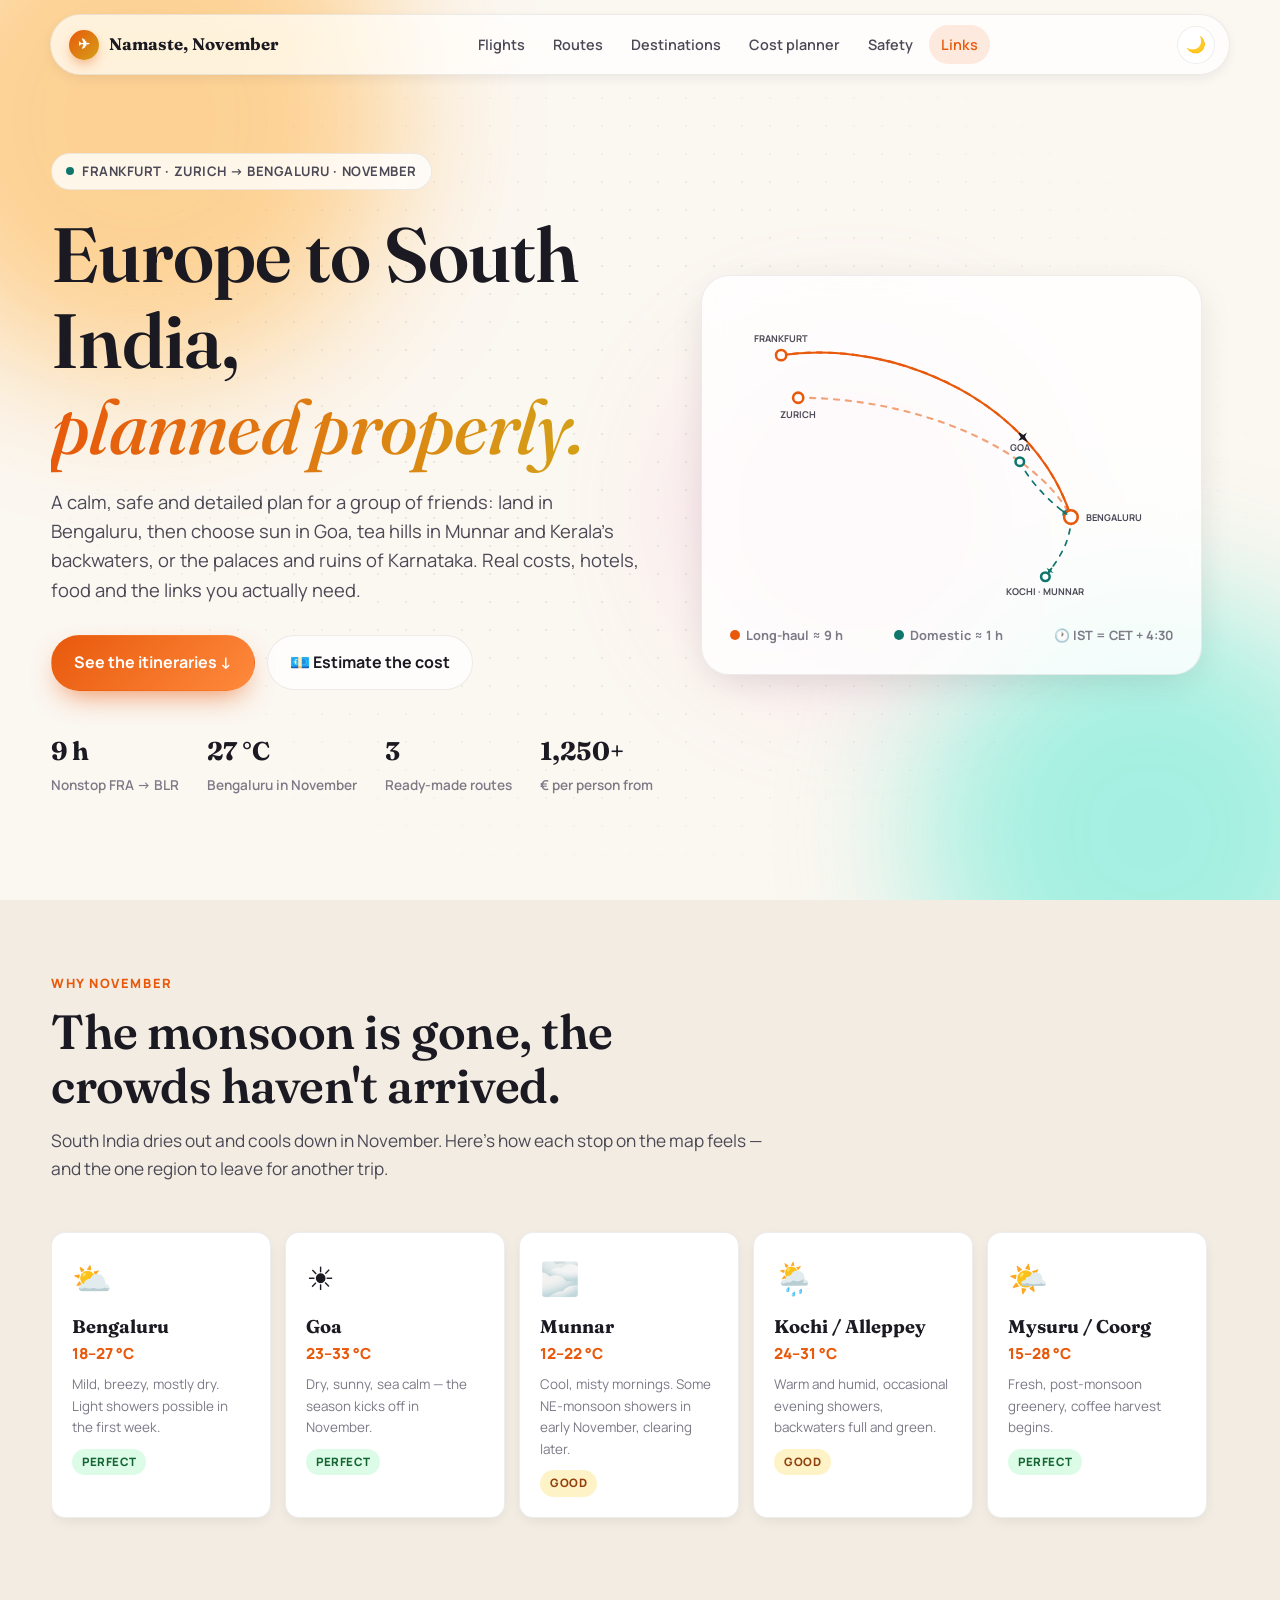
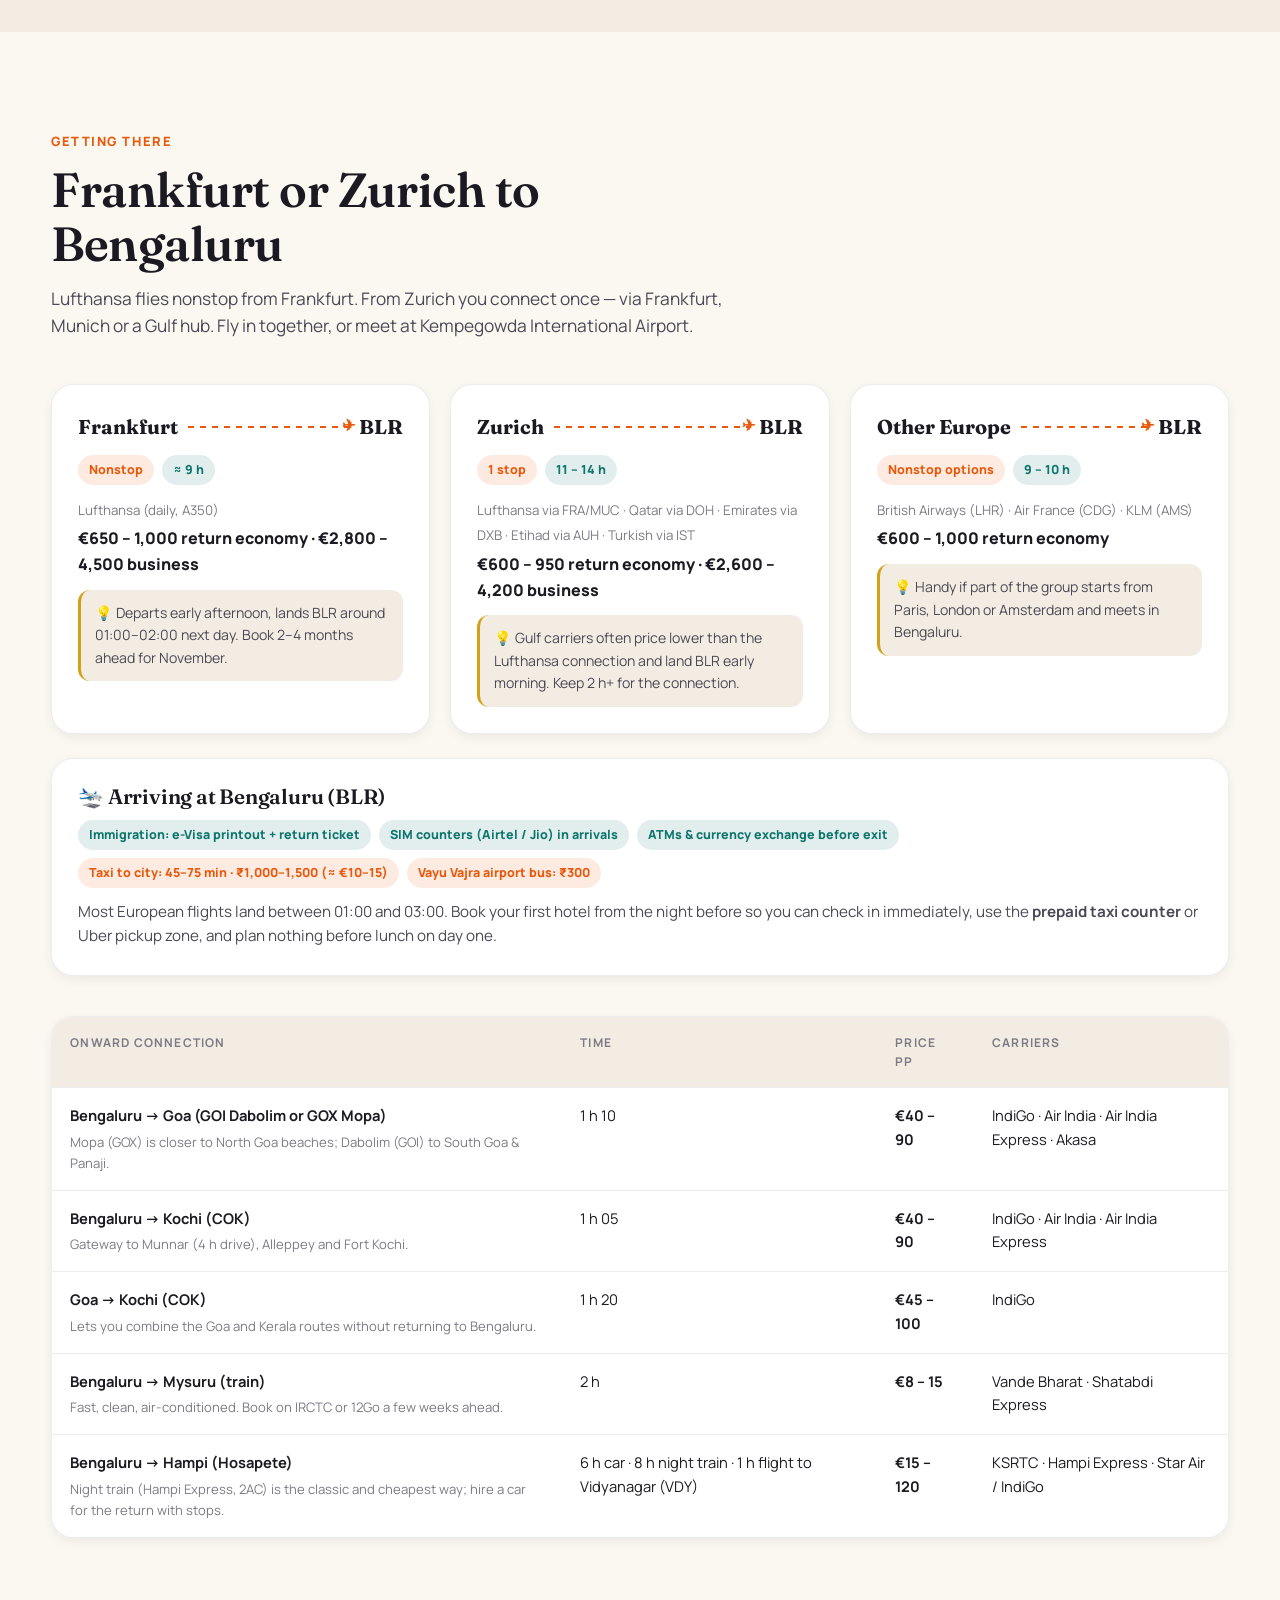
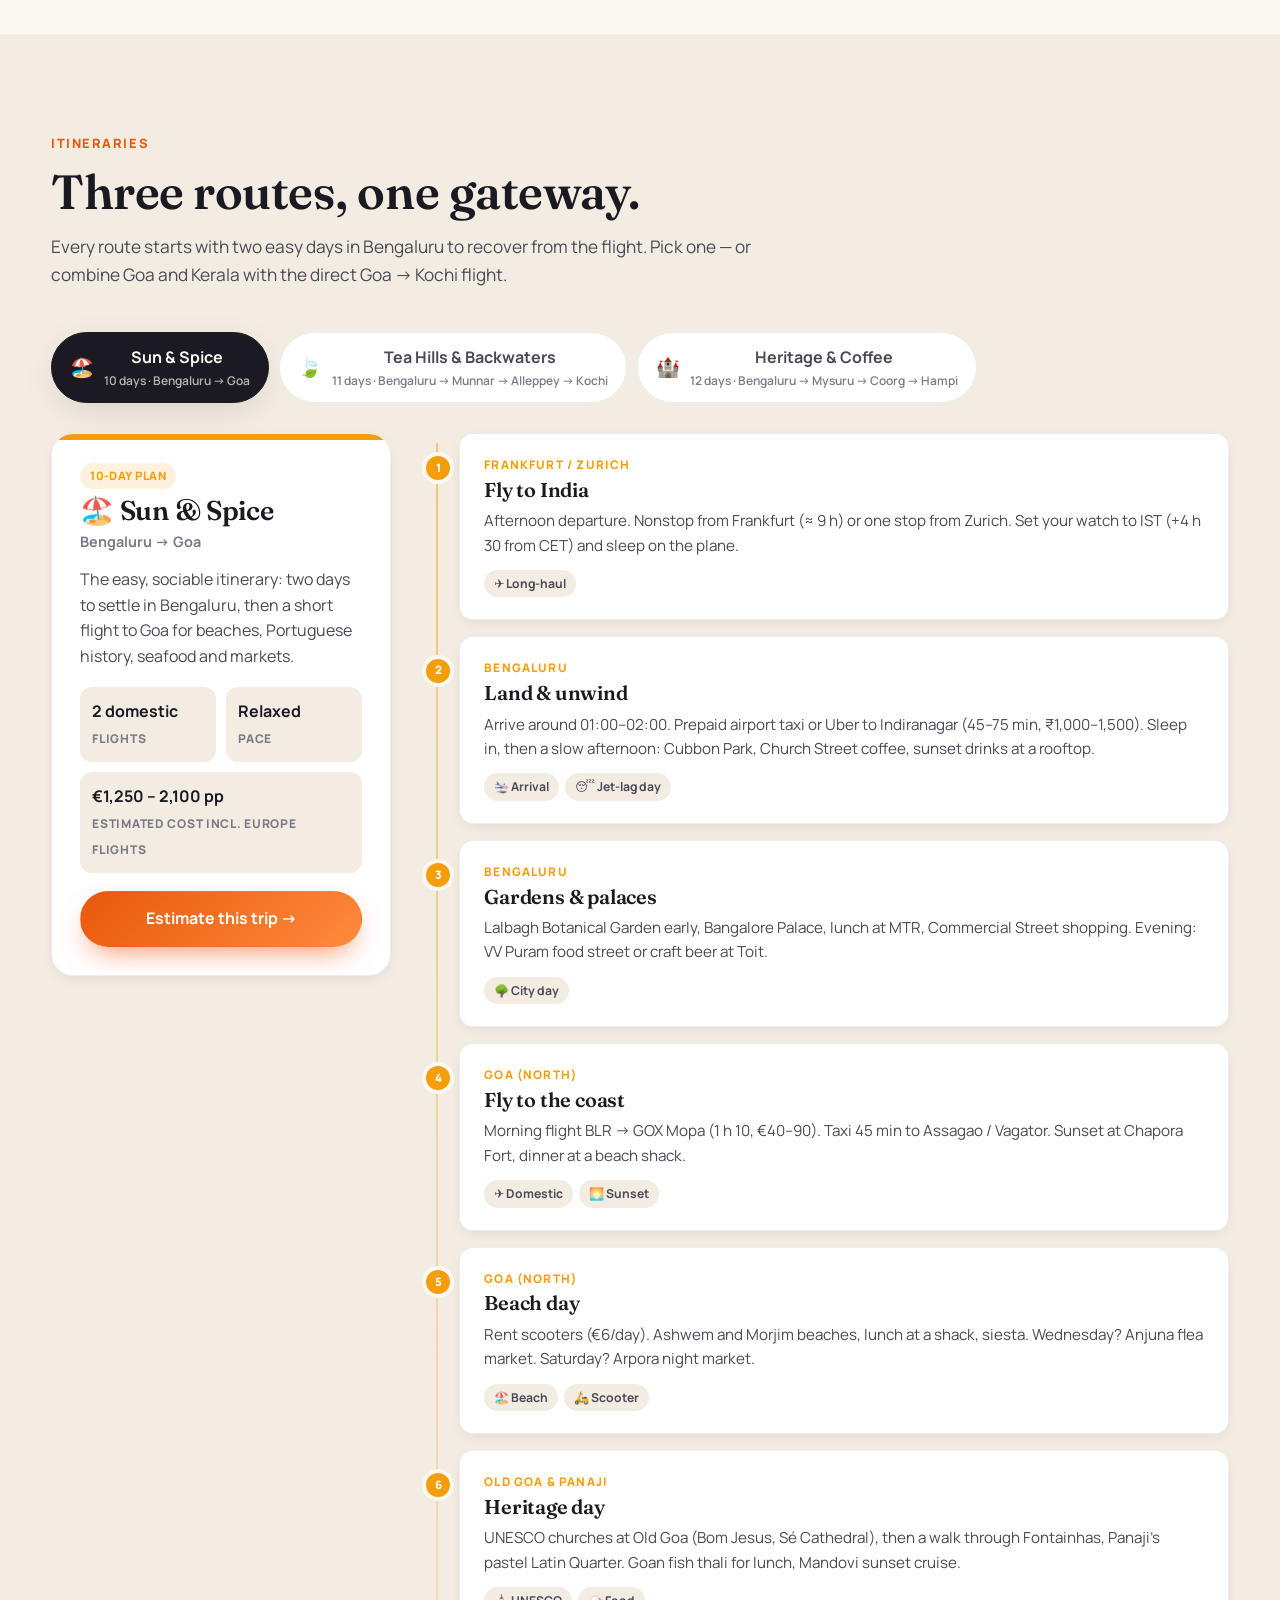
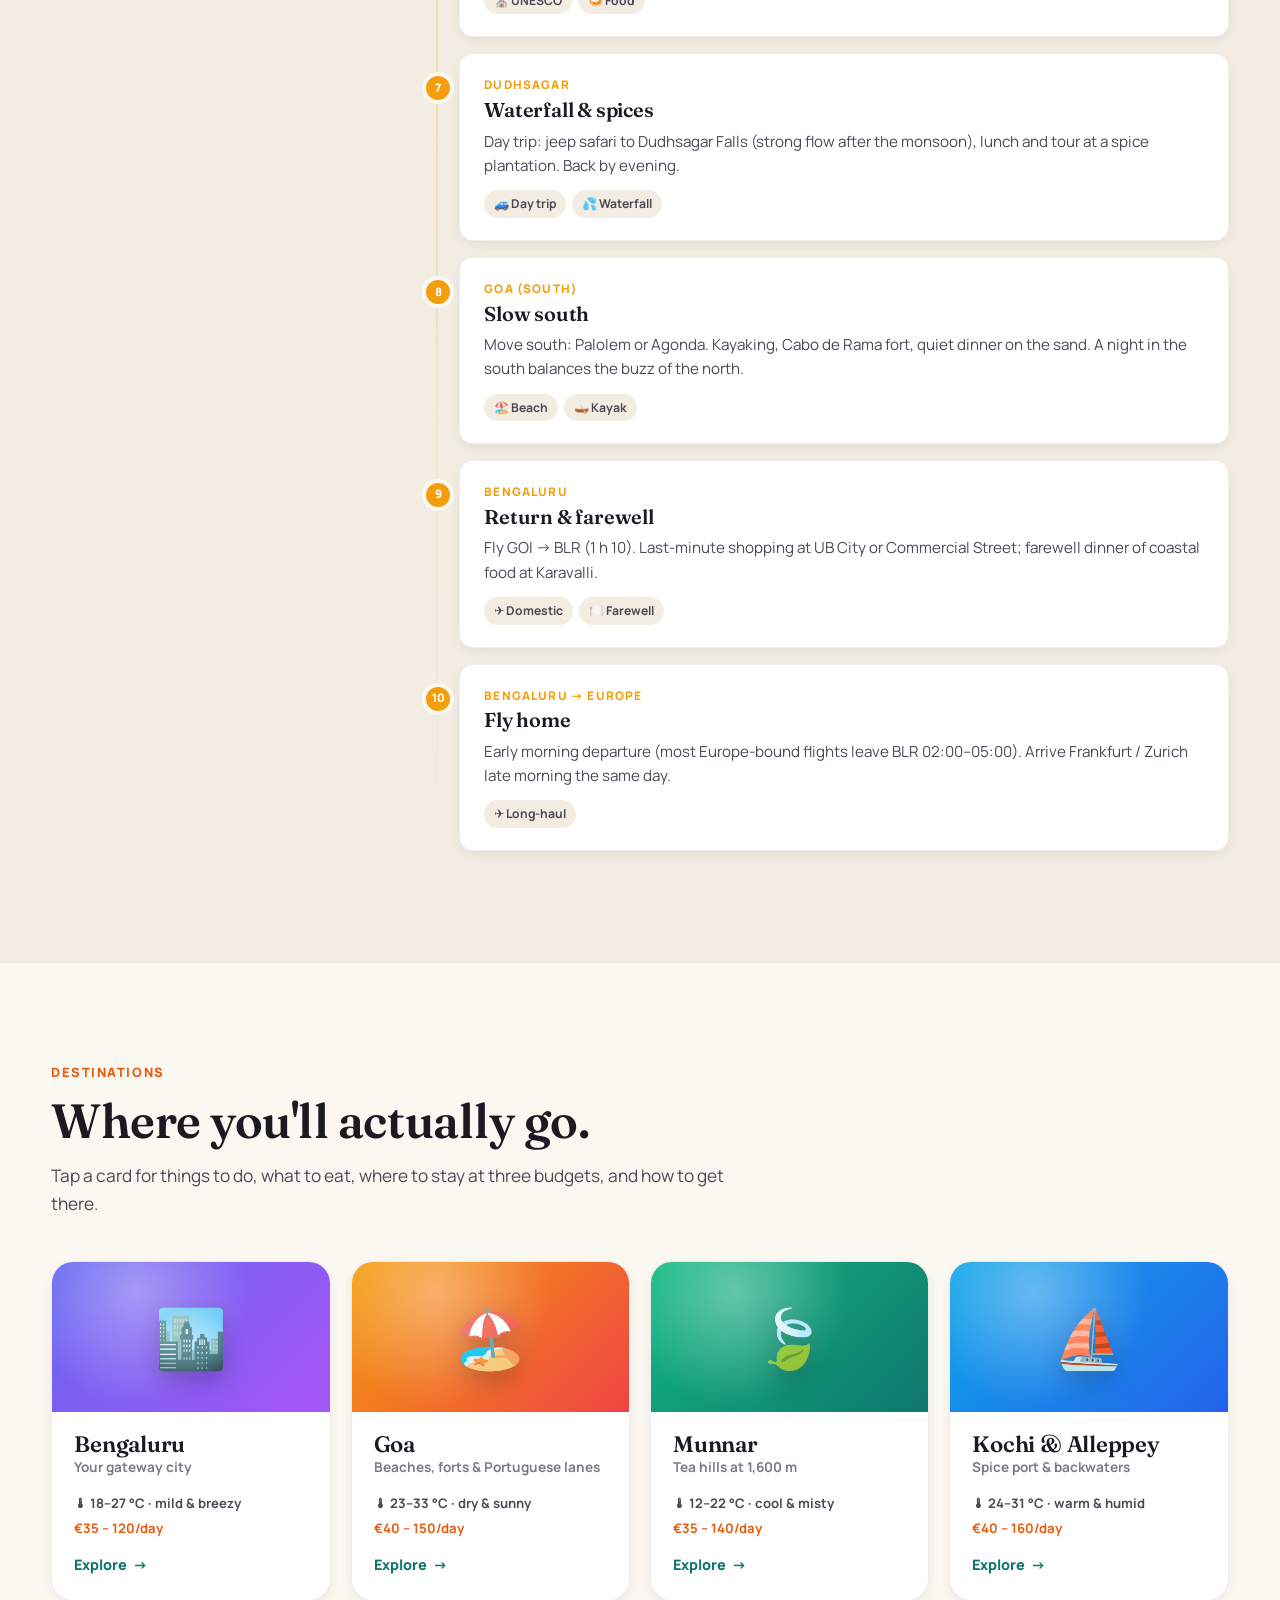
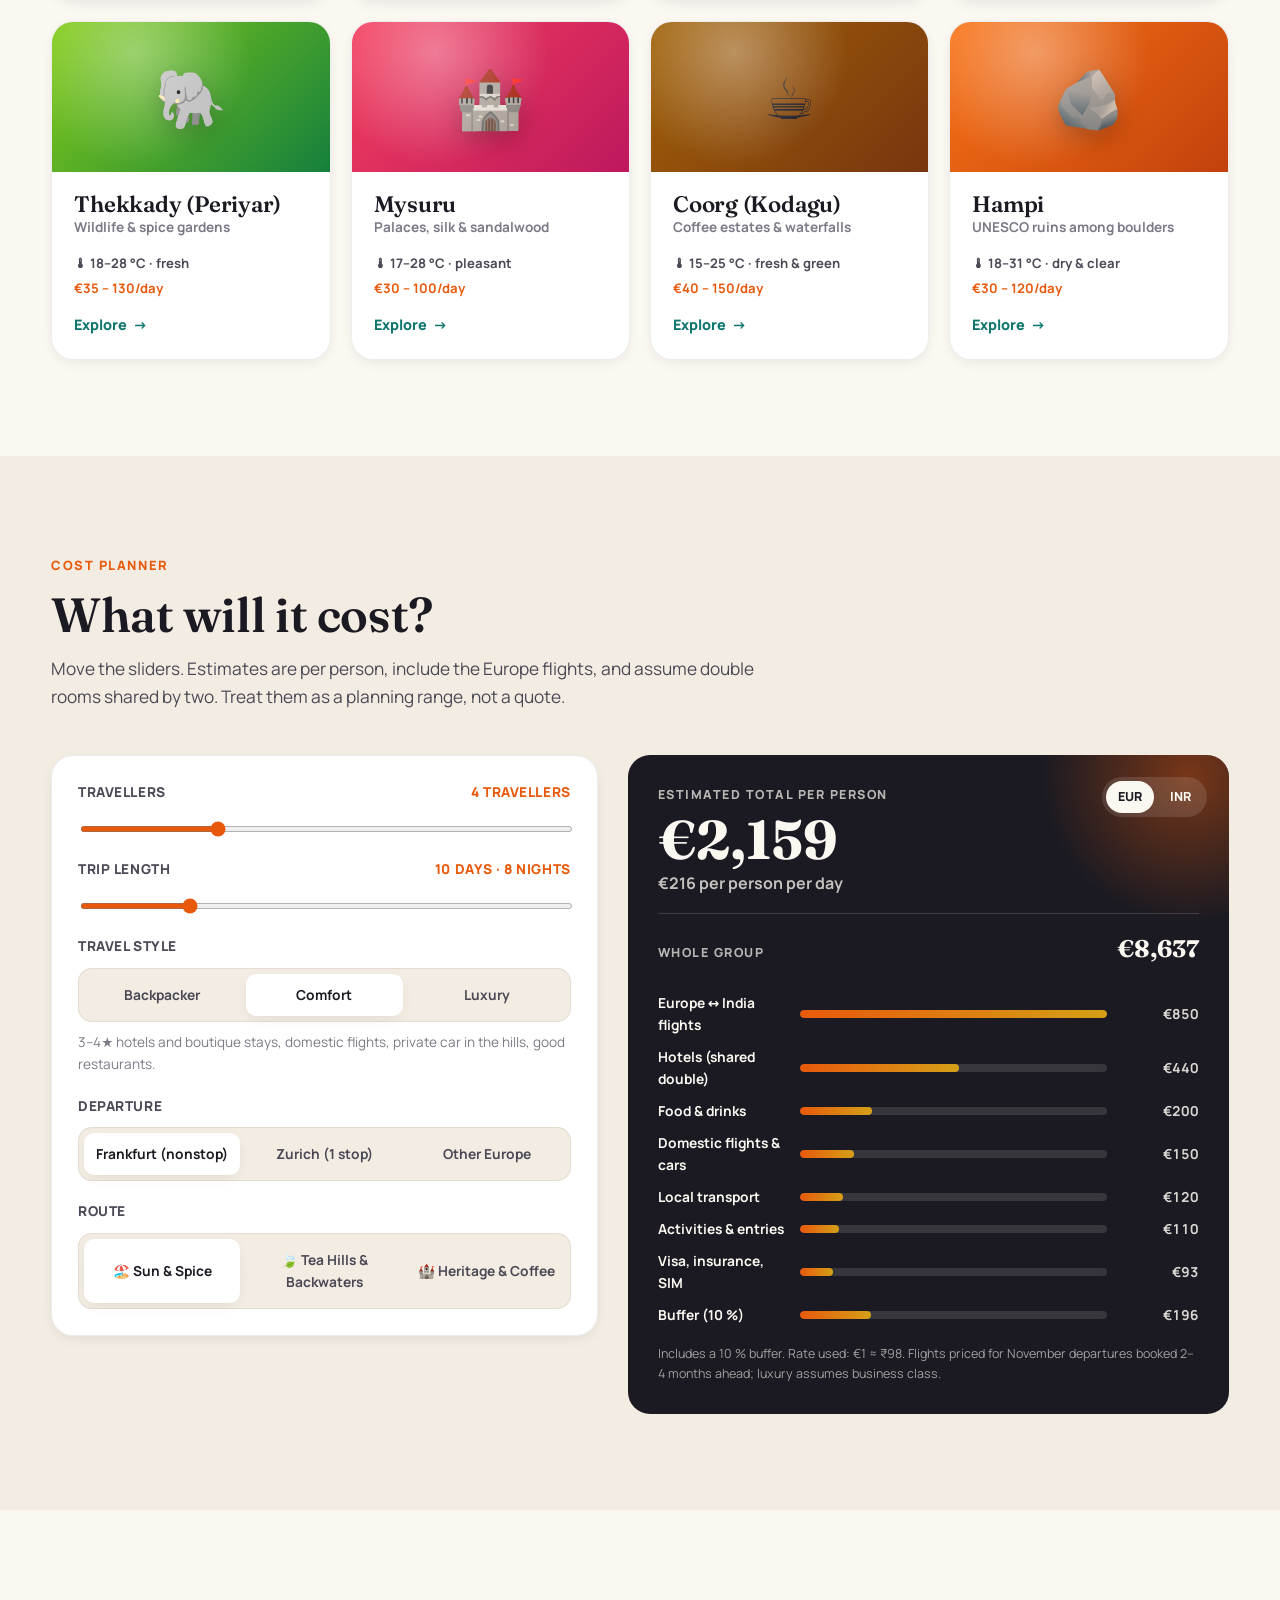
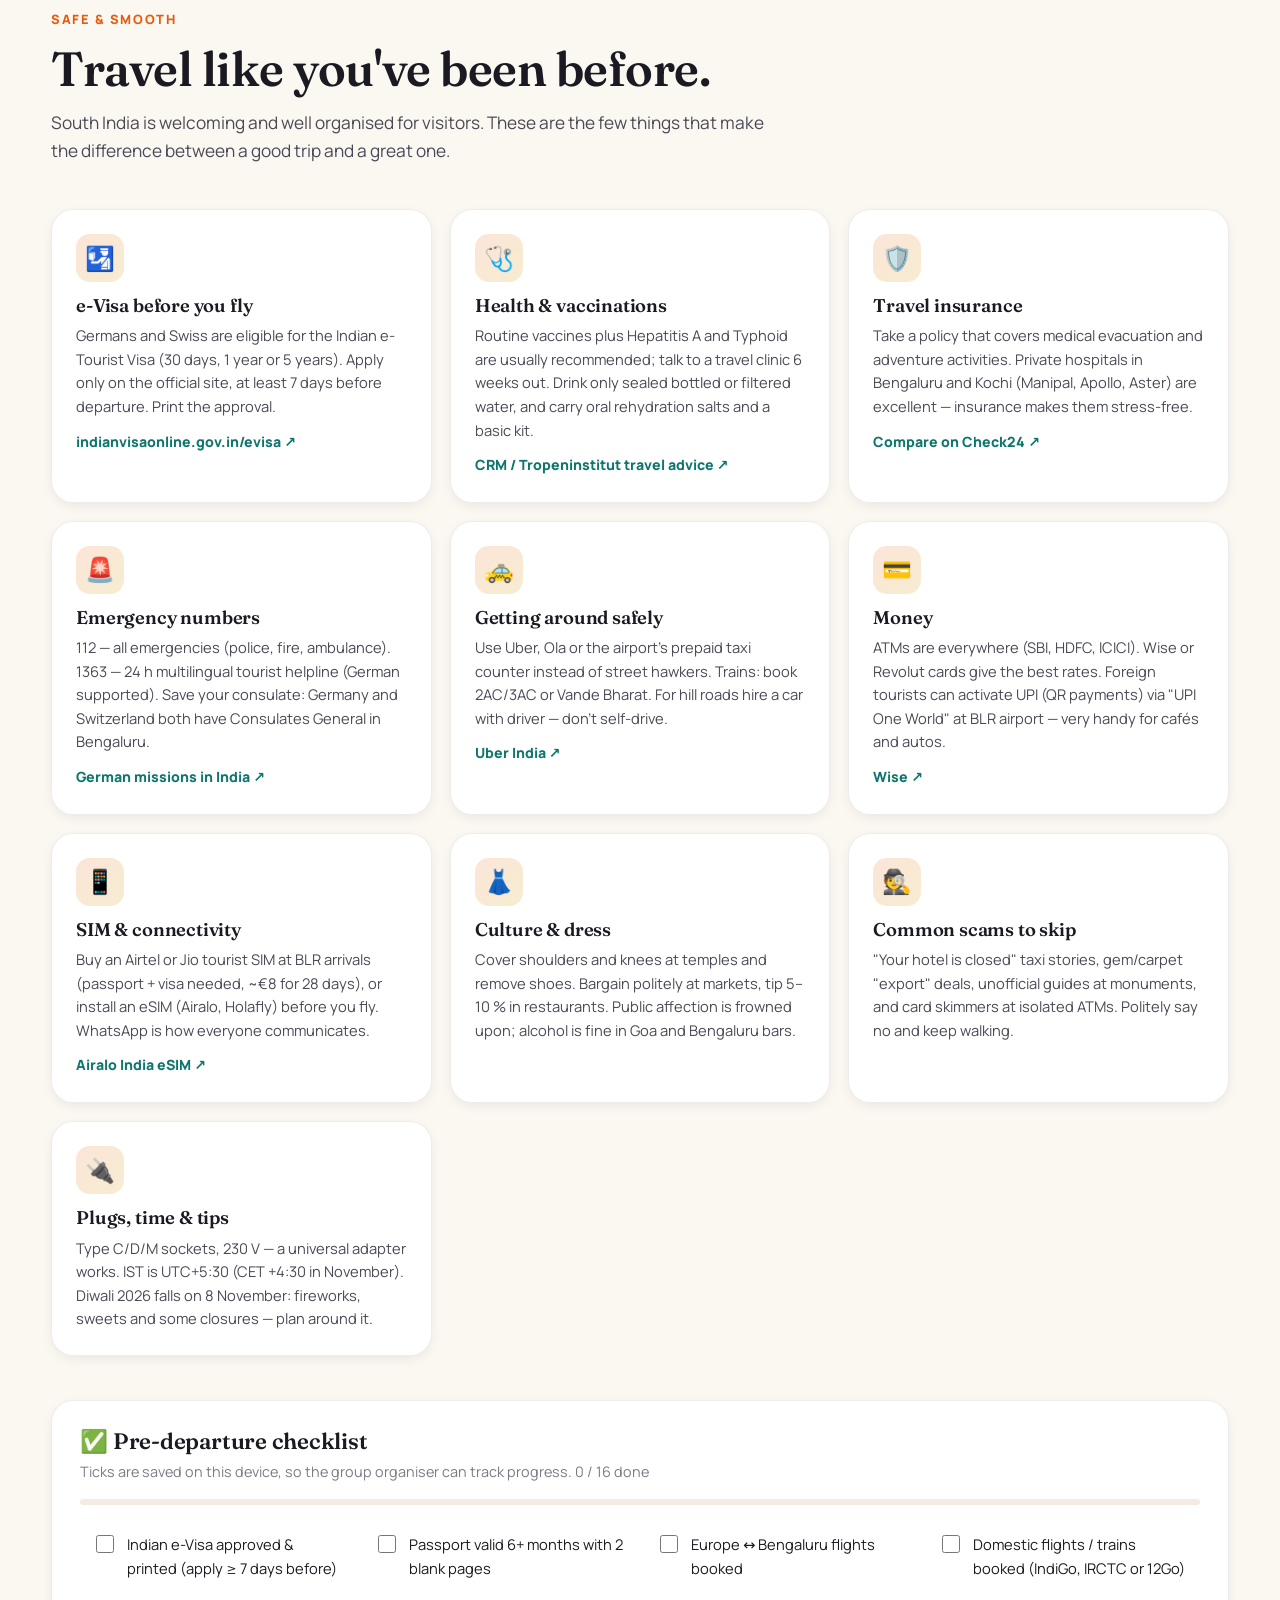
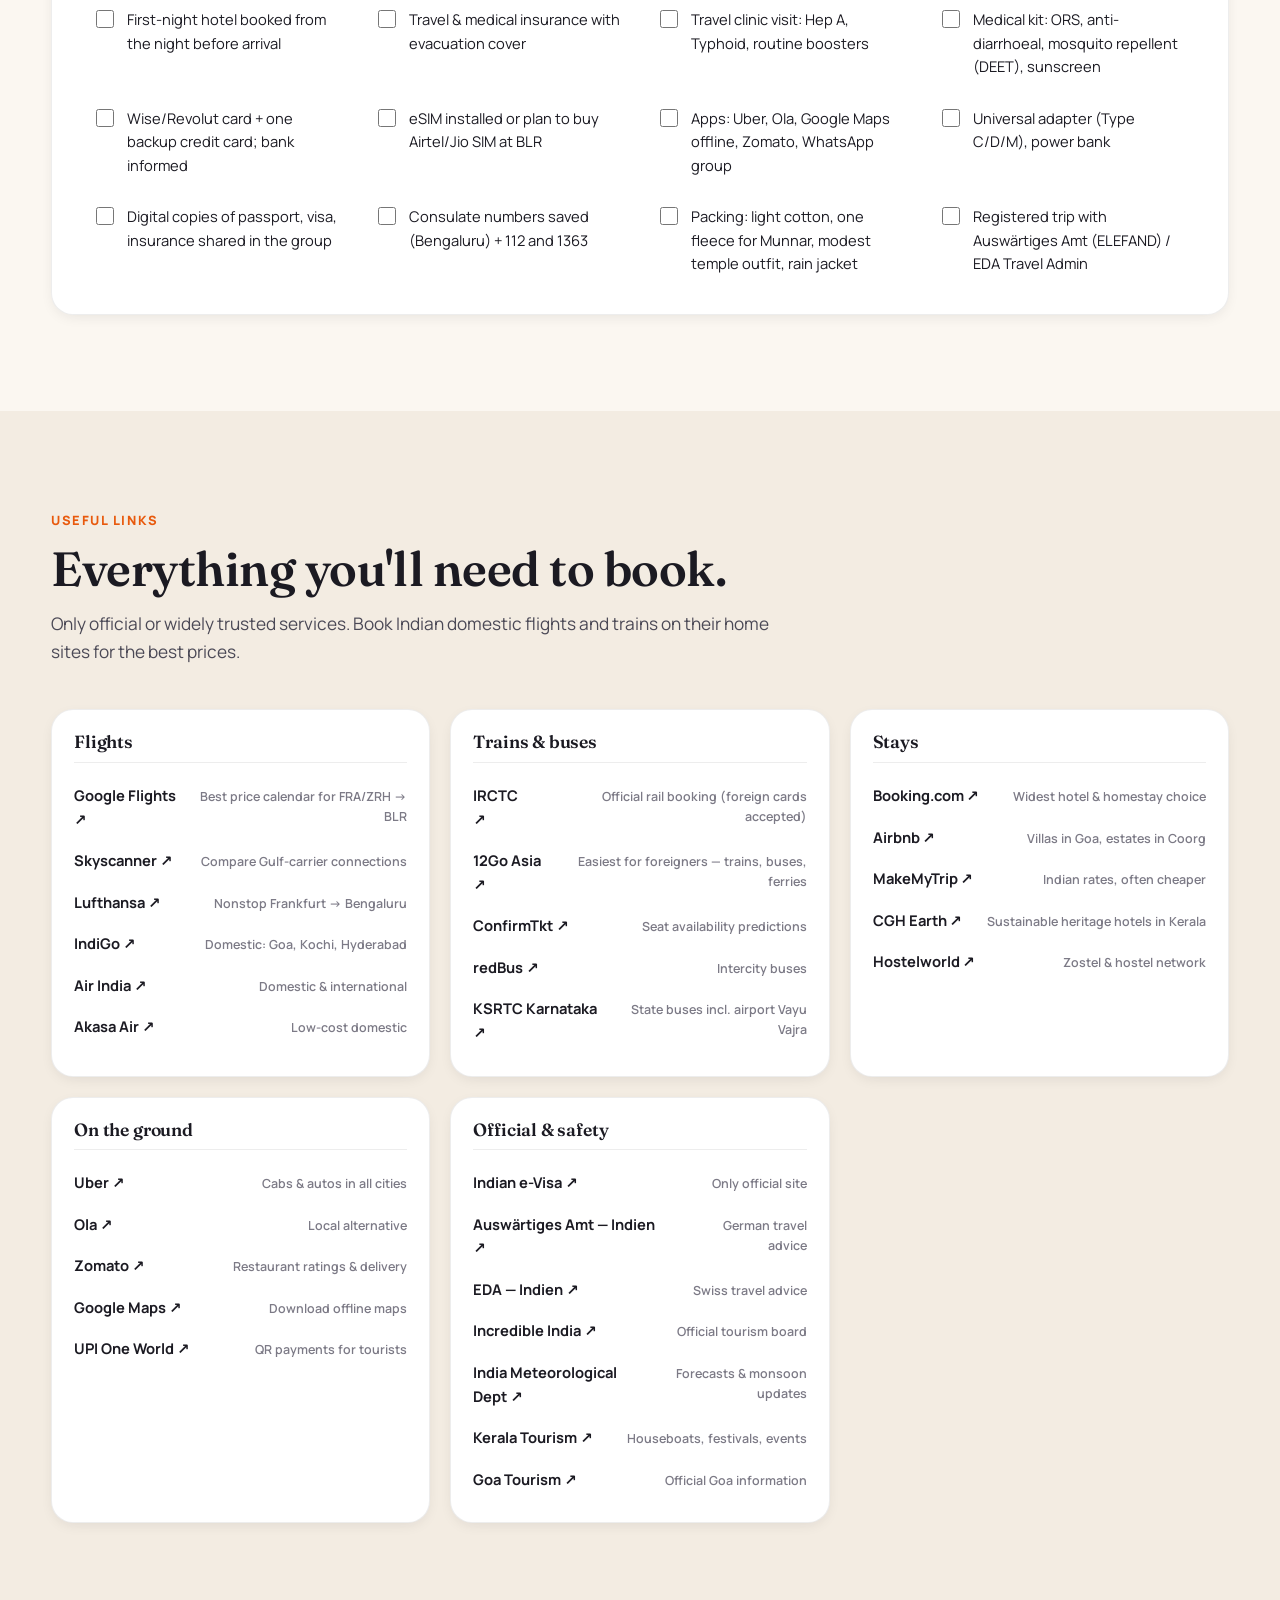
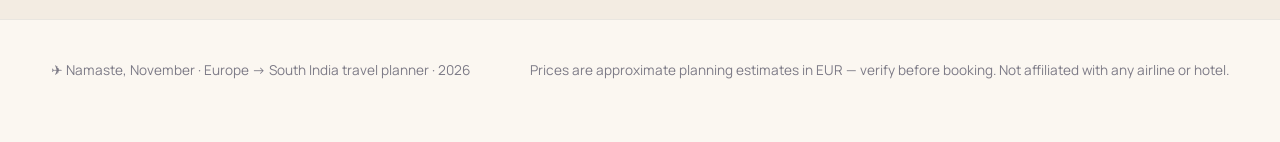
==== travel/index.html @ 76b0bde3 "Add Europe → South India November travel planner site Self-contained static site in travel/ for a gr" ====
<!DOCTYPE html>
<html lang="en">
<head>
<meta charset="UTF-8" />
<meta name="viewport" content="width=device-width, initial-scale=1.0" />
<title>Europe → South India · November Travel Planner</title>
<meta name="description" content="A clean, safe and detailed plan for a group travelling from Frankfurt or Zurich to Bengaluru in November — Goa, Munnar, Kerala backwaters, Mysuru, Coorg and Hampi, with costs, hotels, food and useful links." />
<link rel="icon" href="data:image/svg+xml,<svg xmlns='http://www.w3.org/2000/svg' viewBox='0 0 100 100'><text y='.9em' font-size='90'>🛫</text></svg>" />
<link rel="preconnect" href="https://fonts.googleapis.com" />
<link rel="preconnect" href="https://fonts.gstatic.com" crossorigin />
<link href="https://fonts.googleapis.com/css2?family=Fraunces:ital,wght@0,500;0,600;0,700;1,500&family=Manrope:wght@500;600;700;800&display=swap" rel="stylesheet" />
<link rel="stylesheet" href="styles.css" />
</head>
<body>
<div id="progress"></div>

<nav class="nav" aria-label="Main">
  <a class="brand" href="#top"><span class="dot">✈</span> Namaste, November</a>
  <ul class="nav-links">
    <li><a href="#flights">Flights</a></li>
    <li><a href="#routes">Routes</a></li>
    <li><a href="#destinations">Destinations</a></li>
    <li><a href="#costs">Cost planner</a></li>
    <li><a href="#safety">Safety</a></li>
    <li><a href="#links">Links</a></li>
  </ul>
  <div class="nav-actions">
    <button class="icon-btn" id="themeBtn" aria-label="Toggle dark mode">🌙</button>
    <button class="icon-btn burger" id="burger" aria-label="Menu">☰</button>
  </div>
</nav>

<!-- ================= HERO ================= -->
<header class="hero" id="top">
  <div class="orb orb-1"></div><div class="orb orb-2"></div><div class="orb orb-3"></div>
  <div class="grid-bg"></div>
  <div class="container hero-grid">
    <div>
      <span class="eyebrow reveal in"><span class="pulse"></span> Frankfurt · Zurich → Bengaluru · November</span>
      <h1>Europe to South India,<br /><span class="accent">planned properly.</span></h1>
      <p class="lead">A calm, safe and detailed plan for a group of friends: land in Bengaluru, then choose sun in Goa, tea hills in Munnar and Kerala's backwaters, or the palaces and ruins of Karnataka. Real costs, hotels, food and the links you actually need.</p>
      <div class="hero-cta">
        <a class="btn btn-primary" href="#routes">See the itineraries ↓</a>
        <a class="btn btn-ghost" href="#costs">💶 Estimate the cost</a>
      </div>
      <div class="hero-stats">
        <div class="stat"><b data-count="9" data-suffix=" h">0</b><span>Nonstop FRA → BLR</span></div>
        <div class="stat"><b data-count="27" data-suffix=" °C">0</b><span>Bengaluru in November</span></div>
        <div class="stat"><b data-count="3">0</b><span>Ready-made routes</span></div>
        <div class="stat"><b data-count="1250" data-suffix="+">0</b><span>€ per person from</span></div>
      </div>
    </div>

    <div class="flight-card">
      <svg viewBox="0 0 520 360" role="img" aria-label="Route map from Frankfurt and Zurich to Bengaluru, then on to Goa and Kochi">
        <defs>
          <path id="pFRA" d="M60 60 C 200 40, 360 120, 400 250" />
          <path id="pZRH" d="M80 110 C 220 110, 360 170, 400 250" />
          <path id="pGOA" d="M400 250 C 385 240, 355 215, 340 185" />
          <path id="pCOK" d="M400 250 C 400 280, 385 300, 370 320" />
        </defs>
        <!-- routes -->
        <use href="#pFRA" class="route-outline" />
        <use href="#pFRA" class="route-path" />
        <use href="#pZRH" class="route-path" style="opacity:.55" />
        <use href="#pGOA" class="route-path secondary" />
        <use href="#pCOK" class="route-path secondary" />
        <!-- cities -->
        <circle cx="60" cy="60" r="6" class="city-dot" /><text x="60" y="44" text-anchor="middle" class="city">FRANKFURT</text>
        <circle cx="80" cy="110" r="6" class="city-dot" /><text x="80" y="134" text-anchor="middle" class="city">ZURICH</text>
        <circle cx="400" cy="250" r="12" class="ring" /><circle cx="400" cy="250" r="12" class="ring" style="animation-delay:1.3s" />
        <circle cx="400" cy="250" r="8" class="city-dot" /><text x="418" y="255" class="city">BENGALURU</text>
        <circle cx="340" cy="185" r="5" class="city-dot teal" /><text x="340" y="172" text-anchor="middle" class="city">GOA</text>
        <circle cx="370" cy="320" r="5" class="city-dot teal" /><text x="370" y="342" text-anchor="middle" class="city">KOCHI · MUNNAR</text>
        <!-- planes -->
        <g class="plane"><path d="M0-7 L2-2 L9 0 L2 2 L0 7 L-1 2 L-6 1 L-6-1 L-1-2 Z" /><animateMotion dur="6s" repeatCount="indefinite" rotate="auto"><mpath href="#pFRA" /></animateMotion></g>
        <g class="plane-2"><path d="M0-5 L1.5-1.5 L6 0 L1.5 1.5 L0 5 L-.7 1.5 L-4 .7 L-4-.7 L-.7-1.5 Z" /><animateMotion dur="4s" repeatCount="indefinite" rotate="auto"><mpath href="#pGOA" /></animateMotion></g>
        <g class="plane-2"><path d="M0-5 L1.5-1.5 L6 0 L1.5 1.5 L0 5 L-.7 1.5 L-4 .7 L-4-.7 L-.7-1.5 Z" /><animateMotion dur="5s" repeatCount="indefinite" rotate="auto"><mpath href="#pCOK" /></animateMotion></g>
      </svg>
      <div class="legend">
        <span><i style="background:var(--accent)"></i> Long-haul ≈ 9 h</span>
        <span><i style="background:var(--accent-2)"></i> Domestic ≈ 1 h</span>
        <span>🕐 IST = CET + 4:30</span>
      </div>
    </div>
  </div>
</header>

<!-- ================= WEATHER ================= -->
<section id="weather" class="alt" style="padding-top:70px">
  <div class="container">
    <div class="section-head reveal">
      <span class="kicker">Why November</span>
      <h2>The monsoon is gone, the crowds haven't arrived.</h2>
      <p>South India dries out and cools down in November. Here's how each stop on the map feels — and the one region to leave for another trip.</p>
    </div>
    <div class="weather-row" id="weatherRow"></div>
  </div>
</section>

<!-- ================= FLIGHTS ================= -->
<section id="flights">
  <div class="container">
    <div class="section-head reveal">
      <span class="kicker">Getting there</span>
      <h2>Frankfurt or Zurich to Bengaluru</h2>
      <p>Lufthansa flies nonstop from Frankfurt. From Zurich you connect once — via Frankfurt, Munich or a Gulf hub. Fly in together, or meet at Kempegowda International Airport.</p>
    </div>
    <div class="flight-grid" id="flightGrid"></div>

    <div class="card reveal" style="margin-top:24px">
      <h3 style="font-size:1.3rem;margin-bottom:10px">🛬 Arriving at Bengaluru (BLR)</h3>
      <div class="chip-row">
        <span class="chip">Immigration: e-Visa printout + return ticket</span>
        <span class="chip">SIM counters (Airtel / Jio) in arrivals</span>
        <span class="chip">ATMs & currency exchange before exit</span>
        <span class="chip warm">Taxi to city: 45–75 min · ₹1,000–1,500 (≈ €10–15)</span>
        <span class="chip warm">Vayu Vajra airport bus: ₹300</span>
      </div>
      <p style="color:var(--ink-2);font-size:.95rem">Most European flights land between 01:00 and 03:00. Book your first hotel from the night before so you can check in immediately, use the <b>prepaid taxi counter</b> or Uber pickup zone, and plan nothing before lunch on day one.</p>
    </div>

    <div class="table-wrap reveal">
      <table>
        <thead><tr><th>Onward connection</th><th>Time</th><th>Price pp</th><th>Carriers</th></tr></thead>
        <tbody id="domesticBody"></tbody>
      </table>
    </div>
  </div>
</section>

<!-- ================= ROUTES ================= -->
<section id="routes" class="alt">
  <div class="container">
    <div class="section-head reveal">
      <span class="kicker">Itineraries</span>
      <h2>Three routes, one gateway.</h2>
      <p>Every route starts with two easy days in Bengaluru to recover from the flight. Pick one — or combine Goa and Kerala with the direct Goa → Kochi flight.</p>
    </div>
    <div class="tabs" id="routeTabs"></div>
    <div class="route-panel" id="routePanel"></div>
  </div>
</section>

<!-- ================= DESTINATIONS ================= -->
<section id="destinations">
  <div class="container">
    <div class="section-head reveal">
      <span class="kicker">Destinations</span>
      <h2>Where you'll actually go.</h2>
      <p>Tap a card for things to do, what to eat, where to stay at three budgets, and how to get there.</p>
    </div>
    <div class="dest-grid" id="destGrid"></div>
  </div>
</section>

<!-- ================= COSTS ================= -->
<section id="costs" class="alt">
  <div class="container">
    <div class="section-head reveal">
      <span class="kicker">Cost planner</span>
      <h2>What will it cost?</h2>
      <p>Move the sliders. Estimates are per person, include the Europe flights, and assume double rooms shared by two. Treat them as a planning range, not a quote.</p>
    </div>
    <div class="cost-layout">
      <div class="card reveal">
        <div class="field">
          <label for="people">Travellers <output id="peopleOut"></output></label>
          <input type="range" id="people" min="1" max="12" step="1" />
        </div>
        <div class="field">
          <label for="days">Trip length <output id="daysOut"></output></label>
          <input type="range" id="days" min="7" max="21" step="1" />
        </div>
        <div class="field">
          <label>Travel style</label>
          <div class="seg" id="styleSeg"></div>
          <p id="styleNote" style="margin-top:10px;font-size:.85rem;color:var(--muted)"></p>
        </div>
        <div class="field">
          <label>Departure</label>
          <div class="seg" id="originSeg"></div>
        </div>
        <div class="field" style="margin-bottom:0">
          <label>Route</label>
          <div class="seg" id="routeSeg"></div>
        </div>
      </div>
      <div class="result reveal" data-delay="2">
        <div class="currency-toggle" id="currencyToggle"><button data-c="EUR">EUR</button><button data-c="INR">INR</button></div>
        <div class="label">Estimated total per person</div>
        <div class="big" id="perPerson">€0</div>
        <div id="perDay" style="opacity:.75;font-weight:700"></div>
        <div class="group-total"><span class="label">Whole group</span><b id="groupTotal">€0</b></div>
        <div class="breakdown" id="breakdown"></div>
        <p class="fine">Includes a 10 % buffer. Rate used: €1 ≈ ₹<span id="rate"></span>. Flights priced for November departures booked 2–4 months ahead; luxury assumes business class.</p>
      </div>
    </div>
  </div>
</section>

<!-- ================= SAFETY ================= -->
<section id="safety">
  <div class="container">
    <div class="section-head reveal">
      <span class="kicker">Safe & smooth</span>
      <h2>Travel like you've been before.</h2>
      <p>South India is welcoming and well organised for visitors. These are the few things that make the difference between a good trip and a great one.</p>
    </div>
    <div class="safety-grid" id="safetyGrid"></div>

    <div class="checklist reveal">
      <h3>✅ Pre-departure checklist</h3>
      <p class="sub">Ticks are saved on this device, so the group organiser can track progress. <span id="checkCount"></span></p>
      <div class="check-progress"><div id="checkFill"></div></div>
      <ul id="checklist">
        <li><label><input type="checkbox" value="visa" /><span>Indian e-Visa approved &amp; printed (apply ≥ 7 days before)</span></label></li>
        <li><label><input type="checkbox" value="passport" /><span>Passport valid 6+ months with 2 blank pages</span></label></li>
        <li><label><input type="checkbox" value="flights" /><span>Europe ↔ Bengaluru flights booked</span></label></li>
        <li><label><input type="checkbox" value="domestic" /><span>Domestic flights / trains booked (IndiGo, IRCTC or 12Go)</span></label></li>
        <li><label><input type="checkbox" value="hotel1" /><span>First-night hotel booked from the night before arrival</span></label></li>
        <li><label><input type="checkbox" value="insurance" /><span>Travel &amp; medical insurance with evacuation cover</span></label></li>
        <li><label><input type="checkbox" value="vax" /><span>Travel clinic visit: Hep A, Typhoid, routine boosters</span></label></li>
        <li><label><input type="checkbox" value="meds" /><span>Medical kit: ORS, anti-diarrhoeal, mosquito repellent (DEET), sunscreen</span></label></li>
        <li><label><input type="checkbox" value="cards" /><span>Wise/Revolut card + one backup credit card; bank informed</span></label></li>
        <li><label><input type="checkbox" value="sim" /><span>eSIM installed or plan to buy Airtel/Jio SIM at BLR</span></label></li>
        <li><label><input type="checkbox" value="apps" /><span>Apps: Uber, Ola, Google Maps offline, Zomato, WhatsApp group</span></label></li>
        <li><label><input type="checkbox" value="adapter" /><span>Universal adapter (Type C/D/M), power bank</span></label></li>
        <li><label><input type="checkbox" value="copies" /><span>Digital copies of passport, visa, insurance shared in the group</span></label></li>
        <li><label><input type="checkbox" value="consulate" /><span>Consulate numbers saved (Bengaluru) + 112 and 1363</span></label></li>
        <li><label><input type="checkbox" value="clothes" /><span>Packing: light cotton, one fleece for Munnar, modest temple outfit, rain jacket</span></label></li>
        <li><label><input type="checkbox" value="register" /><span>Registered trip with Auswärtiges Amt (ELEFAND) / EDA Travel Admin</span></label></li>
      </ul>
    </div>
  </div>
</section>

<!-- ================= LINKS ================= -->
<section id="links" class="alt">
  <div class="container">
    <div class="section-head reveal">
      <span class="kicker">Useful links</span>
      <h2>Everything you'll need to book.</h2>
      <p>Only official or widely trusted services. Book Indian domestic flights and trains on their home sites for the best prices.</p>
    </div>
    <div class="links-grid" id="linksGrid"></div>
  </div>
</section>

<footer>
  <div class="container row">
    <span>✈ Namaste, November · Europe → South India travel planner · <span id="year"></span></span>
    <span>Prices are approximate planning estimates in EUR — verify before booking. Not affiliated with any airline or hotel.</span>
  </div>
</footer>

<button class="btn btn-primary" id="toTop" aria-label="Back to top">↑</button>

<div class="modal" id="modal" role="dialog" aria-modal="true">
  <div class="backdrop"></div>
  <div class="sheet"></div>
</div>

<script src="data.js"></script>
<script src="app.js"></script>
</body>
</html>
---- travel/styles.css ----
/* ==================================================================
   Europe → South India · November — travel planner styles
   ================================================================== */
:root {
  --bg: #fbf7f1;
  --bg-2: #f3ece2;
  --card: #ffffff;
  --card-2: #fdfaf5;
  --ink: #1b1a22;
  --ink-2: #4b4956;
  --muted: #7c7a86;
  --line: rgba(27, 26, 34, .08);
  --accent: #e8590c;
  --accent-2: #0f766e;
  --gold: #d4a017;
  --rose: #e11d48;
  --shadow: 0 10px 40px -12px rgba(27, 26, 34, .18);
  --shadow-sm: 0 4px 16px -6px rgba(27, 26, 34, .14);
  --radius: 22px;
  --radius-sm: 14px;
  --ease: cubic-bezier(.22, 1, .36, 1);
  --font-display: "Fraunces", Georgia, "Times New Roman", serif;
  --font-body: "Manrope", "Segoe UI", system-ui, -apple-system, sans-serif;
}
[data-theme="dark"] {
  --bg: #0f1117;
  --bg-2: #151823;
  --card: #1a1e2b;
  --card-2: #20253300;
  --ink: #f2f0ec;
  --ink-2: #c8c5c0;
  --muted: #8f8c98;
  --line: rgba(255, 255, 255, .09);
  --accent: #ff7a2f;
  --accent-2: #2dd4bf;
  --shadow: 0 10px 40px -12px rgba(0, 0, 0, .6);
  --shadow-sm: 0 4px 16px -6px rgba(0, 0, 0, .5);
}

* { box-sizing: border-box; }
html { scroll-behavior: smooth; }
body {
  margin: 0;
  font-family: var(--font-body);
  color: var(--ink);
  background: var(--bg);
  line-height: 1.6;
  -webkit-font-smoothing: antialiased;
  overflow-x: hidden;
  transition: background .4s, color .4s;
}
a { color: var(--accent-2); text-decoration: none; }
a:hover { text-decoration: underline; }
img { max-width: 100%; }
h1, h2, h3, h4 { font-family: var(--font-display); font-weight: 600; letter-spacing: -.01em; line-height: 1.12; margin: 0; }
p { margin: 0; }
button { font: inherit; cursor: pointer; }
.container { width: min(1180px, 92vw); margin: 0 auto; }
.sr-only { position: absolute; width: 1px; height: 1px; overflow: hidden; clip: rect(0 0 0 0); }

/* ---------- Progress bar ---------- */
#progress { position: fixed; top: 0; left: 0; height: 3px; width: 0; background: linear-gradient(90deg, var(--accent), var(--gold)); z-index: 100; transition: width .1s linear; }

/* ---------- Nav ---------- */
.nav {
  position: fixed; top: 14px; left: 50%; transform: translateX(-50%);
  width: min(1180px, 94vw); z-index: 90;
  display: flex; align-items: center; justify-content: space-between; gap: 12px;
  padding: 10px 14px 10px 18px;
  border-radius: 999px;
  background: color-mix(in srgb, var(--card) 72%, transparent);
  backdrop-filter: blur(18px) saturate(1.4); -webkit-backdrop-filter: blur(18px) saturate(1.4);
  border: 1px solid var(--line); box-shadow: var(--shadow-sm);
  transition: transform .5s var(--ease), box-shadow .4s;
}
.nav.hidden { transform: translate(-50%, -120%); }
.brand { display: flex; align-items: center; gap: 10px; font-family: var(--font-display); font-weight: 700; font-size: 1.05rem; color: var(--ink); }
.brand .dot { width: 30px; height: 30px; border-radius: 50%; display: grid; place-items: center; background: linear-gradient(135deg, var(--accent), var(--gold)); color: #fff; font-size: .9rem; box-shadow: 0 6px 14px -4px rgba(232, 89, 12, .6); }
.nav-links { display: flex; gap: 4px; list-style: none; margin: 0; padding: 0; }
.nav-links a { display: block; padding: 8px 12px; border-radius: 999px; color: var(--ink-2); font-weight: 600; font-size: .9rem; transition: background .25s, color .25s; }
.nav-links a:hover, .nav-links a.active { background: color-mix(in srgb, var(--accent) 12%, transparent); color: var(--accent); text-decoration: none; }
.nav-actions { display: flex; gap: 8px; align-items: center; }
.icon-btn { width: 38px; height: 38px; border-radius: 50%; border: 1px solid var(--line); background: var(--card); color: var(--ink); display: grid; place-items: center; transition: transform .3s var(--ease), background .25s; }
.icon-btn:hover { transform: rotate(-12deg) scale(1.06); }
.burger { display: none; }
@media (max-width: 900px) {
  .nav-links { display: none; position: absolute; top: calc(100% + 10px); left: 0; right: 0; flex-direction: column; padding: 10px; border-radius: 22px; background: var(--card); border: 1px solid var(--line); box-shadow: var(--shadow); }
  .nav.open .nav-links { display: flex; animation: fadeUp .35s var(--ease); }
  .burger { display: grid; }
}

/* ---------- Buttons ---------- */
.btn { display: inline-flex; align-items: center; gap: 8px; padding: 14px 22px; border-radius: 999px; font-weight: 700; border: 1px solid transparent; transition: transform .35s var(--ease), box-shadow .35s, background .25s; text-decoration: none !important; }
.btn:hover { transform: translateY(-2px); }
.btn-primary { background: linear-gradient(135deg, var(--accent), #ff8a3d); color: #fff; box-shadow: 0 12px 28px -10px rgba(232, 89, 12, .7); }
.btn-primary:hover { box-shadow: 0 18px 34px -10px rgba(232, 89, 12, .8); }
.btn-ghost { background: color-mix(in srgb, var(--card) 70%, transparent); color: var(--ink); border-color: var(--line); backdrop-filter: blur(8px); }
.btn-ghost:hover { background: var(--card); }

/* ---------- Hero ---------- */
.hero { position: relative; min-height: 100svh; display: grid; align-items: center; padding: 130px 0 80px; overflow: hidden; isolation: isolate; }
.orb { position: absolute; border-radius: 50%; filter: blur(70px); opacity: .55; z-index: -1; animation: drift 18s ease-in-out infinite alternate; will-change: transform; }
.orb-1 { width: 520px; height: 520px; background: #ffb347; top: -140px; left: -120px; }
.orb-2 { width: 460px; height: 460px; background: #5eead4; bottom: -160px; right: -100px; animation-delay: -6s; }
.orb-3 { width: 300px; height: 300px; background: #f9a8d4; top: 40%; left: 55%; animation-delay: -12s; opacity: .4; }
[data-theme="dark"] .orb { opacity: .28; }
.grid-bg { position: absolute; inset: 0; z-index: -1; background-image: radial-gradient(var(--line) 1px, transparent 1px); background-size: 28px 28px; mask-image: radial-gradient(ellipse at center, #000 30%, transparent 75%); -webkit-mask-image: radial-gradient(ellipse at center, #000 30%, transparent 75%); }
@keyframes drift { from { transform: translate(0, 0) scale(1); } to { transform: translate(60px, -40px) scale(1.12); } }

.hero-grid { display: grid; grid-template-columns: 1.05fr .95fr; gap: 48px; align-items: center; }
@media (max-width: 960px) { .hero-grid { grid-template-columns: 1fr; } }
.eyebrow { display: inline-flex; align-items: center; gap: 8px; padding: 7px 14px; border-radius: 999px; background: color-mix(in srgb, var(--card) 80%, transparent); border: 1px solid var(--line); font-size: .82rem; font-weight: 700; letter-spacing: .04em; text-transform: uppercase; color: var(--ink-2); }
.eyebrow .pulse { width: 8px; height: 8px; border-radius: 50%; background: var(--accent-2); box-shadow: 0 0 0 0 rgba(15, 118, 110, .6); animation: pulse 2s infinite; }
@keyframes pulse { 0% { box-shadow: 0 0 0 0 rgba(15, 118, 110, .55); } 70% { box-shadow: 0 0 0 10px rgba(15, 118, 110, 0); } 100% { box-shadow: 0 0 0 0 rgba(15, 118, 110, 0); } }
.hero h1 { font-size: clamp(2.6rem, 6vw, 4.8rem); margin: 22px 0 18px; }
.hero h1 .accent { font-style: italic; font-weight: 500; background: linear-gradient(90deg, var(--accent), var(--gold)); -webkit-background-clip: text; background-clip: text; color: transparent; }
.hero .lead { font-size: 1.15rem; color: var(--ink-2); max-width: 54ch; }
.hero-cta { display: flex; flex-wrap: wrap; gap: 12px; margin-top: 30px; }
.hero-stats { display: grid; grid-template-columns: repeat(4, max-content); gap: 22px 28px; margin-top: 40px; }
@media (max-width: 640px) { .hero-stats { grid-template-columns: repeat(2, 1fr); } }
.stat b { display: block; font-family: var(--font-display); font-size: 1.6rem; font-weight: 700; white-space: nowrap; }
.stat span { font-size: .85rem; color: var(--muted); font-weight: 600; }

/* Route card in hero */
.flight-card { position: relative; padding: 28px; border-radius: 28px; background: color-mix(in srgb, var(--card) 82%, transparent); border: 1px solid var(--line); box-shadow: var(--shadow); backdrop-filter: blur(16px); transform-style: preserve-3d; transition: transform .2s ease-out; }
.flight-card svg { width: 100%; height: auto; display: block; }
.flight-card .legend { display: flex; justify-content: space-between; gap: 10px; margin-top: 14px; font-size: .8rem; font-weight: 700; color: var(--muted); }
.flight-card .legend span { display: flex; align-items: center; gap: 6px; }
.flight-card .legend i { width: 10px; height: 10px; border-radius: 50%; display: inline-block; }
.route-path { fill: none; stroke: var(--accent); stroke-width: 2.5; stroke-dasharray: 6 8; stroke-linecap: round; animation: dash 1.6s linear infinite; }
.route-path.secondary { stroke: var(--accent-2); stroke-width: 2; }
.route-outline { fill: none; stroke: var(--accent); stroke-width: 2.5; stroke-dasharray: 1000; stroke-dashoffset: 1000; animation: draw 2.4s var(--ease) forwards .3s; }
@keyframes dash { to { stroke-dashoffset: -28; } }
@keyframes draw { to { stroke-dashoffset: 0; } }
.city { font: 700 11px var(--font-body); fill: var(--ink-2); }
.city-dot { fill: var(--card); stroke: var(--accent); stroke-width: 3; }
.city-dot.teal { stroke: var(--accent-2); }
.ring { fill: none; stroke: var(--accent); stroke-width: 2; opacity: 0; animation: ring 2.6s ease-out infinite; transform-origin: center; transform-box: fill-box; }
@keyframes ring { 0% { transform: scale(.4); opacity: .8; } 100% { transform: scale(2.6); opacity: 0; } }
.plane { fill: var(--ink); }
.plane-2 { fill: var(--accent-2); }

/* ---------- Sections ---------- */
section { padding: 96px 0; position: relative; }
.section-head { max-width: 720px; margin-bottom: 44px; }
.section-head .kicker { display: inline-block; font-size: .8rem; font-weight: 800; letter-spacing: .12em; text-transform: uppercase; color: var(--accent); margin-bottom: 12px; }
.section-head h2 { font-size: clamp(2rem, 4vw, 3rem); margin-bottom: 14px; }
.section-head p { color: var(--ink-2); font-size: 1.08rem; }
.alt { background: var(--bg-2); }

/* Reveal on scroll */
.reveal { opacity: 0; transform: translateY(28px); transition: opacity .8s var(--ease), transform .8s var(--ease); }
.reveal.in { opacity: 1; transform: none; }
.reveal[data-delay="1"] { transition-delay: .1s; } .reveal[data-delay="2"] { transition-delay: .2s; } .reveal[data-delay="3"] { transition-delay: .3s; } .reveal[data-delay="4"] { transition-delay: .4s; } .reveal[data-delay="5"] { transition-delay: .5s; }
@keyframes fadeUp { from { opacity: 0; transform: translateY(14px); } to { opacity: 1; transform: none; } }

/* ---------- Weather strip ---------- */
.weather-row { display: flex; gap: 14px; overflow-x: auto; padding: 6px 4px 18px; scroll-snap-type: x mandatory; scrollbar-width: thin; }
.weather-card { flex: 0 0 220px; scroll-snap-align: start; padding: 20px; border-radius: var(--radius-sm); background: var(--card); border: 1px solid var(--line); box-shadow: var(--shadow-sm); transition: transform .4s var(--ease), box-shadow .4s; }
.weather-card:hover { transform: translateY(-6px); box-shadow: var(--shadow); }
.weather-card .icon { font-size: 2rem; display: block; margin-bottom: 8px; animation: float 4s ease-in-out infinite; }
.weather-card b { font-family: var(--font-display); font-size: 1.15rem; display: block; }
.weather-card .temp { color: var(--accent); font-weight: 800; font-size: .95rem; }
.weather-card p { color: var(--muted); font-size: .84rem; margin-top: 8px; }
.weather-card .badge { margin-top: 10px; }
.badge { display: inline-block; padding: 4px 10px; border-radius: 999px; font-size: .72rem; font-weight: 800; letter-spacing: .04em; text-transform: uppercase; }
.badge.great { background: #dcfce7; color: #166534; } .badge.good { background: #fef3c7; color: #92400e; } .badge.skip { background: #fee2e2; color: #991b1b; }
@keyframes float { 0%, 100% { transform: translateY(0); } 50% { transform: translateY(-6px); } }

/* ---------- Flights ---------- */
.flight-grid { display: grid; grid-template-columns: repeat(3, 1fr); gap: 20px; }
@media (max-width: 900px) { .flight-grid { grid-template-columns: 1fr; } }
.card { background: var(--card); border: 1px solid var(--line); border-radius: var(--radius); box-shadow: var(--shadow-sm); padding: 26px; transition: transform .45s var(--ease), box-shadow .45s; }
.card:hover { transform: translateY(-6px); box-shadow: var(--shadow); }
.route-line { display: flex; align-items: center; gap: 10px; font-family: var(--font-display); font-size: 1.25rem; font-weight: 700; }
.route-line .arrow { flex: 1; height: 2px; background: repeating-linear-gradient(90deg, var(--accent) 0 6px, transparent 6px 12px); position: relative; }
.route-line .arrow::after { content: '✈'; position: absolute; right: -6px; top: -13px; font-size: 1rem; color: var(--accent); animation: fly 2.6s var(--ease) infinite; }
@keyframes fly { 0% { transform: translateX(-80px); opacity: 0; } 20% { opacity: 1; } 80% { opacity: 1; } 100% { transform: translateX(0); opacity: 0; } }
.chip-row { display: flex; flex-wrap: wrap; gap: 8px; margin: 12px 0; }
.chip { padding: 5px 11px; border-radius: 999px; background: color-mix(in srgb, var(--accent-2) 12%, transparent); color: var(--accent-2); font-size: .78rem; font-weight: 800; }
.chip.warm { background: color-mix(in srgb, var(--accent) 12%, transparent); color: var(--accent); }
.price { font-weight: 800; color: var(--ink); margin-top: 4px; }
.tip { margin-top: 12px; padding: 12px 14px; border-radius: 12px; background: var(--bg-2); color: var(--ink-2); font-size: .88rem; border-left: 3px solid var(--gold); }
.card small { color: var(--muted); }

.table-wrap { overflow-x: auto; margin-top: 40px; border-radius: var(--radius); border: 1px solid var(--line); background: var(--card); box-shadow: var(--shadow-sm); }
table { width: 100%; border-collapse: collapse; min-width: 720px; }
th, td { text-align: left; padding: 16px 18px; border-bottom: 1px solid var(--line); vertical-align: top; font-size: .92rem; }
th { font-size: .75rem; letter-spacing: .1em; text-transform: uppercase; color: var(--muted); background: var(--bg-2); }
tr:last-child td { border-bottom: 0; }
td b { color: var(--ink); }
td .note { display: block; color: var(--muted); font-size: .82rem; margin-top: 4px; }
tbody tr { transition: background .25s; } tbody tr:hover { background: color-mix(in srgb, var(--accent) 5%, transparent); }

/* ---------- Routes / itinerary ---------- */
.tabs { display: flex; gap: 10px; flex-wrap: wrap; margin-bottom: 30px; }
.tab { display: flex; align-items: center; gap: 10px; padding: 12px 18px; border-radius: 999px; border: 1px solid var(--line); background: var(--card); color: var(--ink-2); font-weight: 700; transition: all .35s var(--ease); }
.tab .emoji { font-size: 1.2rem; }
.tab small { display: block; font-weight: 600; color: var(--muted); font-size: .75rem; }
.tab:hover { transform: translateY(-2px); box-shadow: var(--shadow-sm); }
.tab.active { background: var(--ink); color: var(--bg); border-color: var(--ink); box-shadow: var(--shadow); }
.tab.active small { color: color-mix(in srgb, var(--bg) 70%, transparent); }
.route-panel { display: grid; grid-template-columns: 340px 1fr; gap: 34px; animation: fadeUp .5s var(--ease); }
@media (max-width: 960px) { .route-panel { grid-template-columns: 1fr; } }
.route-summary { position: sticky; top: 100px; align-self: start; padding: 28px; border-radius: var(--radius); background: var(--card); border: 1px solid var(--line); box-shadow: var(--shadow-sm); overflow: hidden; }
.route-summary::before { content: ''; position: absolute; inset: 0 0 auto 0; height: 6px; background: var(--route-accent, var(--accent)); }
.route-summary h3 { font-size: 1.7rem; margin: 6px 0 4px; }
.route-summary .sub { color: var(--muted); font-weight: 700; font-size: .9rem; }
.route-summary p { margin-top: 14px; color: var(--ink-2); }
.route-stats { display: grid; grid-template-columns: 1fr 1fr; gap: 10px; margin-top: 18px; }
.route-stats div { padding: 12px; border-radius: 12px; background: var(--bg-2); }
.route-stats b { display: block; font-size: 1rem; } .route-stats span { font-size: .75rem; color: var(--muted); text-transform: uppercase; letter-spacing: .06em; font-weight: 800; }
.route-stats div:last-child { grid-column: 1 / -1; }

.timeline { position: relative; padding-left: 34px; }
.timeline::before { content: ''; position: absolute; left: 11px; top: 10px; bottom: 10px; width: 2px; background: linear-gradient(var(--route-accent, var(--accent)), transparent); opacity: .5; }
.day { position: relative; padding: 22px 24px; margin-bottom: 16px; border-radius: var(--radius-sm); background: var(--card); border: 1px solid var(--line); box-shadow: var(--shadow-sm); transition: transform .4s var(--ease), box-shadow .4s; opacity: 0; transform: translateX(20px); animation: slideIn .6s var(--ease) forwards; animation-delay: calc(var(--i) * 70ms); }
.day:hover { transform: translateX(6px); box-shadow: var(--shadow); }
.day::before { content: attr(data-day); position: absolute; left: -34px; top: 22px; width: 24px; height: 24px; border-radius: 50%; background: var(--route-accent, var(--accent)); color: #fff; font-size: .72rem; font-weight: 800; display: grid; place-items: center; box-shadow: 0 0 0 4px var(--bg); }
@keyframes slideIn { to { opacity: 1; transform: none; } }
.day .where { font-size: .74rem; font-weight: 800; letter-spacing: .1em; text-transform: uppercase; color: var(--route-accent, var(--accent)); }
.day h4 { font-size: 1.25rem; margin: 4px 0 8px; }
.day p { color: var(--ink-2); font-size: .95rem; }
.day .tags { display: flex; flex-wrap: wrap; gap: 6px; margin-top: 12px; }
.day .tags span { padding: 4px 10px; border-radius: 999px; background: var(--bg-2); font-size: .76rem; font-weight: 700; color: var(--ink-2); }

/* ---------- Destinations ---------- */
.dest-grid { display: grid; grid-template-columns: repeat(auto-fill, minmax(270px, 1fr)); gap: 20px; }
.dest { position: relative; border-radius: var(--radius); overflow: hidden; background: var(--card); border: 1px solid var(--line); box-shadow: var(--shadow-sm); cursor: pointer; transition: transform .45s var(--ease), box-shadow .45s; }
.dest:hover { transform: translateY(-8px) scale(1.01); box-shadow: var(--shadow); }
.dest .cover { height: 150px; display: grid; place-items: center; font-size: 3.6rem; position: relative; overflow: hidden; }
.dest .cover::after { content: ''; position: absolute; inset: 0; background: radial-gradient(circle at 30% 20%, rgba(255, 255, 255, .35), transparent 50%); }
.dest .cover span { transition: transform .5s var(--ease); filter: drop-shadow(0 8px 12px rgba(0, 0, 0, .25)); }
.dest:hover .cover span { transform: scale(1.18) rotate(-6deg); }
.dest .body { padding: 20px 22px 22px; }
.dest h3 { font-size: 1.4rem; }
.dest .tag { color: var(--muted); font-size: .85rem; font-weight: 700; }
.dest .meta { display: flex; flex-direction: column; gap: 4px; margin-top: 14px; font-size: .82rem; font-weight: 700; color: var(--ink-2); }
.dest .meta .cost { color: var(--accent); }
.dest .more { display: inline-flex; align-items: center; gap: 6px; margin-top: 14px; font-weight: 800; color: var(--accent-2); font-size: .9rem; }
.dest .more::after { content: '→'; transition: transform .3s var(--ease); }
.dest:hover .more::after { transform: translateX(4px); }

/* Modal */
.modal { position: fixed; inset: 0; z-index: 200; display: none; align-items: center; justify-content: center; padding: 20px; }
.modal.open { display: flex; }
.modal .backdrop { position: absolute; inset: 0; background: rgba(15, 12, 20, .55); backdrop-filter: blur(8px); animation: fadeIn .3s; }
.modal .sheet { position: relative; width: min(860px, 100%); max-height: 88vh; overflow-y: auto; border-radius: 28px; background: var(--card); box-shadow: var(--shadow); animation: pop .45s var(--ease); }
@keyframes fadeIn { from { opacity: 0; } } @keyframes pop { from { opacity: 0; transform: translateY(30px) scale(.97); } }
.sheet .cover { height: 180px; display: grid; place-items: center; font-size: 5rem; position: sticky; top: 0; }
.sheet .content { padding: 28px 32px 36px; }
.sheet h3 { font-size: 2rem; } .sheet .tag { color: var(--muted); font-weight: 700; }
.sheet .intro { margin: 12px 0 22px; color: var(--ink-2); font-size: 1.02rem; }
.sheet .cols { display: grid; grid-template-columns: 1fr 1fr; gap: 26px; }
@media (max-width: 700px) { .sheet .cols { grid-template-columns: 1fr; } .sheet .content { padding: 22px; } }
.sheet h4 { font-size: 1.05rem; margin-bottom: 8px; display: flex; align-items: center; gap: 8px; }
.sheet ul { margin: 0 0 18px; padding-left: 18px; color: var(--ink-2); font-size: .93rem; } .sheet li { margin-bottom: 5px; }
.stay-tier { display: grid; grid-template-columns: 78px 1fr; gap: 10px; font-size: .9rem; padding: 8px 0; border-bottom: 1px dashed var(--line); }
.stay-tier b { color: var(--accent); }
.close { position: absolute; top: 14px; right: 14px; width: 40px; height: 40px; border-radius: 50%; border: 0; background: rgba(255, 255, 255, .85); color: #111; font-size: 1.2rem; display: grid; place-items: center; z-index: 2; transition: transform .3s var(--ease); }
.close:hover { transform: rotate(90deg); }

/* ---------- Cost planner ---------- */
.cost-layout { display: grid; grid-template-columns: 1fr 1.1fr; gap: 30px; align-items: start; }
@media (max-width: 960px) { .cost-layout { grid-template-columns: 1fr; } }
.field { margin-bottom: 20px; }
.field label { display: flex; justify-content: space-between; font-weight: 800; font-size: .85rem; letter-spacing: .04em; text-transform: uppercase; color: var(--ink-2); margin-bottom: 10px; }
.field label output { color: var(--accent); }
input[type=range] { width: 100%; accent-color: var(--accent); height: 6px; cursor: pointer; }
.seg { display: grid; grid-auto-flow: column; grid-auto-columns: 1fr; gap: 6px; padding: 5px; border-radius: 14px; background: var(--bg-2); border: 1px solid var(--line); }
.seg button { padding: 10px 6px; border: 0; border-radius: 10px; background: transparent; color: var(--ink-2); font-weight: 700; font-size: .86rem; transition: all .3s var(--ease); }
.seg button.active { background: var(--card); color: var(--ink); box-shadow: var(--shadow-sm); }
.seg button:hover:not(.active) { color: var(--accent); }
.result { padding: 30px; border-radius: var(--radius); background: var(--ink); color: var(--bg); position: relative; overflow: hidden; }
[data-theme="dark"] .result { background: #232838; }
.result::after { content: ''; position: absolute; width: 320px; height: 320px; border-radius: 50%; right: -120px; top: -140px; background: radial-gradient(circle, rgba(232, 89, 12, .45), transparent 65%); pointer-events: none; }
.result .big { font-family: var(--font-display); font-size: clamp(2.4rem, 5vw, 3.4rem); font-weight: 700; line-height: 1; margin: 8px 0 4px; }
.result .big small { font-size: 1.1rem; font-weight: 600; opacity: .7; margin-left: 6px; }
.result .label { font-size: .78rem; letter-spacing: .12em; text-transform: uppercase; opacity: .7; font-weight: 800; }
.result .group-total { margin-top: 16px; padding-top: 16px; border-top: 1px solid rgba(255, 255, 255, .15); display: flex; justify-content: space-between; align-items: baseline; gap: 12px; flex-wrap: wrap; }
.result .group-total b { font-family: var(--font-display); font-size: 1.5rem; }
.breakdown { margin-top: 24px; display: grid; gap: 10px; }
.bar { display: grid; grid-template-columns: 130px 1fr 80px; gap: 12px; align-items: center; font-size: .86rem; font-weight: 700; }
.bar .track { height: 8px; border-radius: 99px; background: rgba(255, 255, 255, .12); overflow: hidden; }
.bar .fill { height: 100%; border-radius: 99px; background: linear-gradient(90deg, var(--accent), var(--gold)); width: 0; transition: width .9s var(--ease); }
.bar .amt { text-align: right; opacity: .85; font-variant-numeric: tabular-nums; }
.currency-toggle { position: absolute; top: 22px; right: 22px; display: flex; gap: 4px; padding: 4px; border-radius: 999px; background: rgba(255, 255, 255, .12); z-index: 1; }
.currency-toggle button { padding: 6px 12px; border: 0; border-radius: 999px; background: transparent; color: inherit; font-weight: 800; font-size: .78rem; }
.currency-toggle button.active { background: var(--bg); color: var(--ink); }
.result .fine { margin-top: 18px; font-size: .78rem; opacity: .6; }

/* ---------- Safety ---------- */
.safety-grid { display: grid; grid-template-columns: repeat(auto-fill, minmax(300px, 1fr)); gap: 18px; }
.safe { padding: 24px; border-radius: var(--radius); background: var(--card); border: 1px solid var(--line); box-shadow: var(--shadow-sm); transition: transform .4s var(--ease), box-shadow .4s; }
.safe:hover { transform: translateY(-5px); box-shadow: var(--shadow); }
.safe .icon { width: 48px; height: 48px; border-radius: 14px; display: grid; place-items: center; font-size: 1.5rem; background: linear-gradient(135deg, color-mix(in srgb, var(--accent) 16%, transparent), color-mix(in srgb, var(--gold) 20%, transparent)); margin-bottom: 14px; }
.safe h3 { font-size: 1.15rem; margin-bottom: 8px; }
.safe p { color: var(--ink-2); font-size: .92rem; }
.safe a { display: inline-block; margin-top: 12px; font-weight: 800; font-size: .88rem; }
.checklist { margin-top: 44px; padding: 28px; border-radius: var(--radius); background: var(--card); border: 1px solid var(--line); box-shadow: var(--shadow-sm); }
.checklist h3 { font-size: 1.4rem; margin-bottom: 6px; }
.checklist .sub { color: var(--muted); font-size: .9rem; margin-bottom: 16px; }
.checklist ul { list-style: none; margin: 0; padding: 0; display: grid; grid-template-columns: repeat(auto-fill, minmax(260px, 1fr)); gap: 8px; }
.checklist li label { display: flex; gap: 10px; align-items: flex-start; padding: 10px 12px; border-radius: 10px; cursor: pointer; transition: background .25s; font-size: .92rem; }
.checklist li label:hover { background: var(--bg-2); }
.checklist input { accent-color: var(--accent-2); width: 18px; height: 18px; margin-top: 2px; flex: none; }
.checklist input:checked + span { text-decoration: line-through; color: var(--muted); }
.check-progress { height: 6px; border-radius: 99px; background: var(--bg-2); overflow: hidden; margin-bottom: 18px; }
.check-progress div { height: 100%; width: 0; background: linear-gradient(90deg, var(--accent-2), #5eead4); transition: width .6s var(--ease); }

/* ---------- Links ---------- */
.links-grid { display: grid; grid-template-columns: repeat(auto-fill, minmax(280px, 1fr)); gap: 20px; }
.link-group { padding: 22px; border-radius: var(--radius); background: var(--card); border: 1px solid var(--line); box-shadow: var(--shadow-sm); }
.link-group h3 { font-size: 1.1rem; margin-bottom: 12px; padding-bottom: 10px; border-bottom: 1px solid var(--line); }
.link-group a { display: flex; justify-content: space-between; gap: 10px; align-items: baseline; padding: 9px 10px; margin: 0 -10px; border-radius: 10px; color: var(--ink); font-weight: 700; font-size: .92rem; transition: background .25s, transform .3s var(--ease); }
.link-group a small { color: var(--muted); font-weight: 600; font-size: .78rem; text-align: right; }
.link-group a:hover { background: var(--bg-2); text-decoration: none; transform: translateX(4px); }

/* ---------- Footer ---------- */
footer { padding: 40px 0 60px; color: var(--muted); font-size: .85rem; border-top: 1px solid var(--line); }
footer .row { display: flex; flex-wrap: wrap; justify-content: space-between; gap: 12px; }

/* ---------- Back to top ---------- */
#toTop { position: fixed; bottom: 24px; right: 24px; z-index: 80; opacity: 0; pointer-events: none; transform: translateY(10px); transition: all .4s var(--ease); }
#toTop.show { opacity: 1; pointer-events: auto; transform: none; }

@media (prefers-reduced-motion: reduce) {
  *, *::before, *::after { animation-duration: .01ms !important; animation-iteration-count: 1 !important; transition-duration: .01ms !important; }
  .reveal { opacity: 1; transform: none; }
}
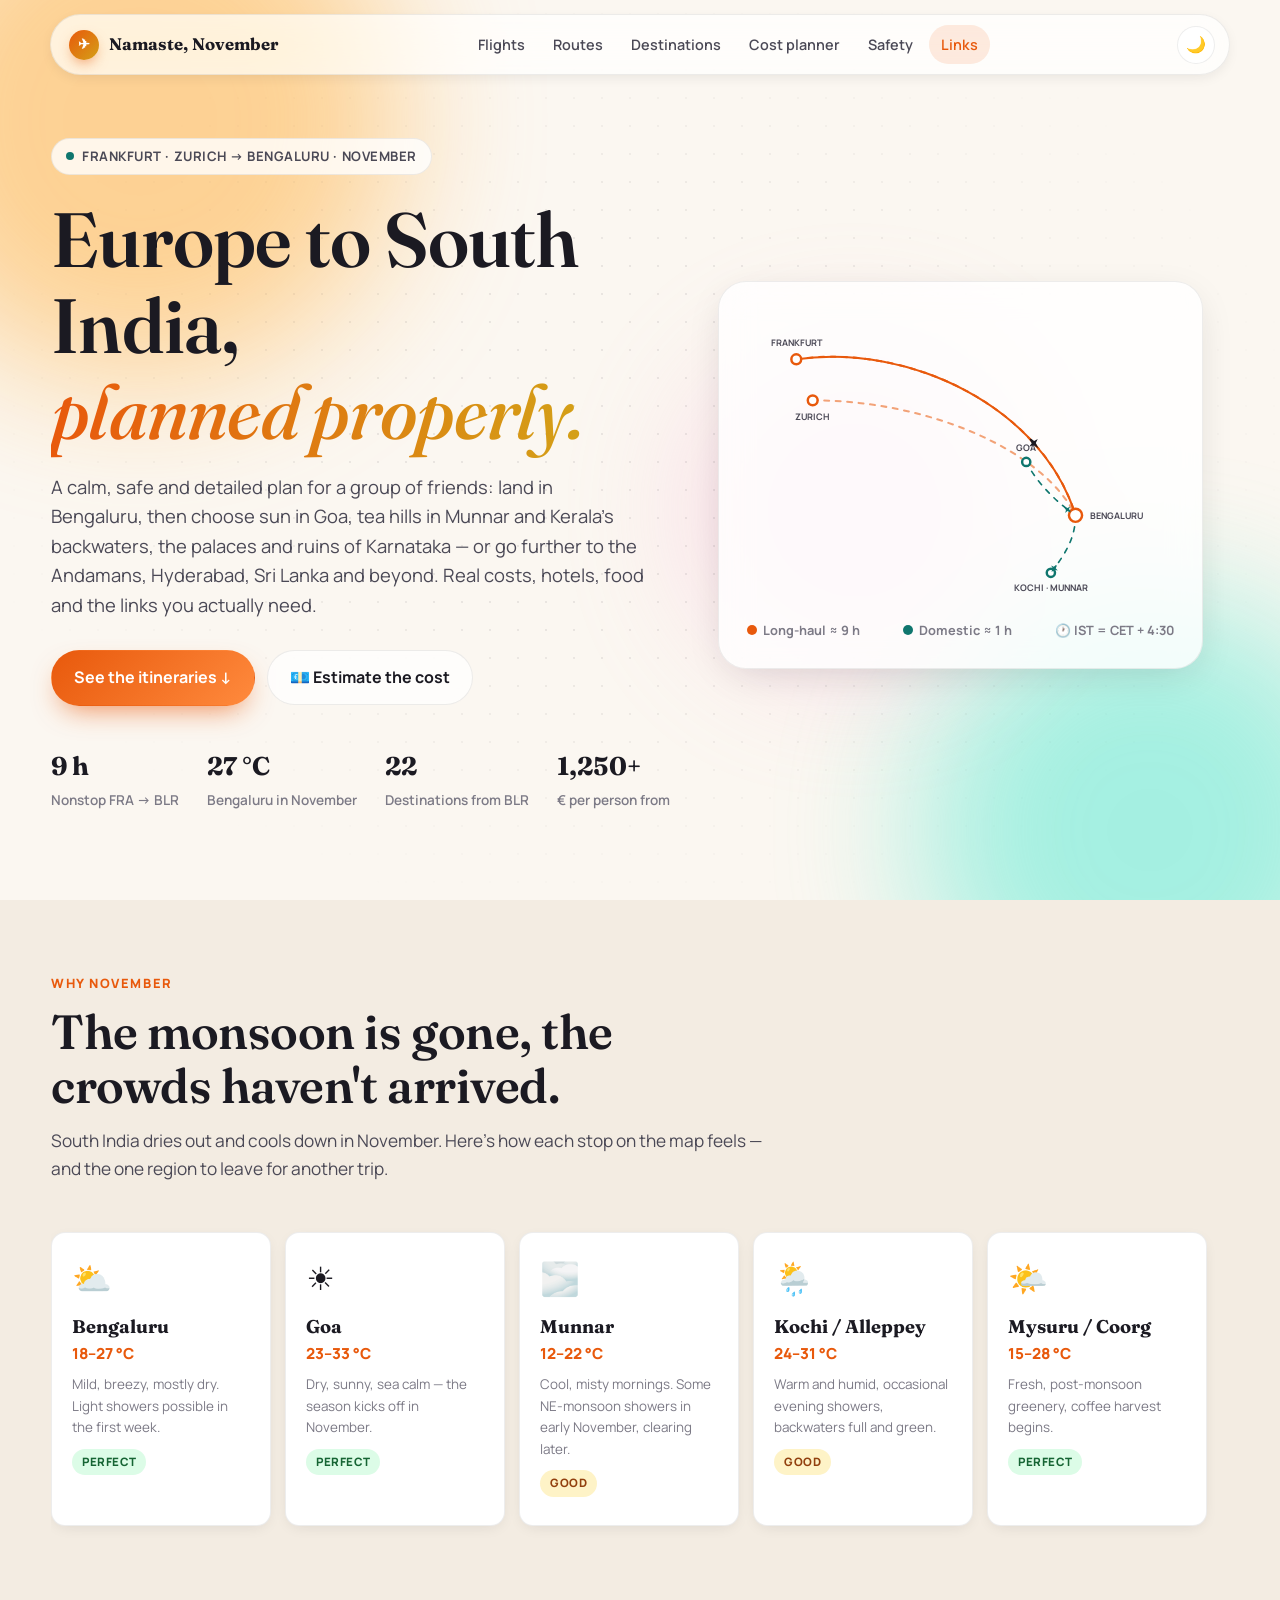
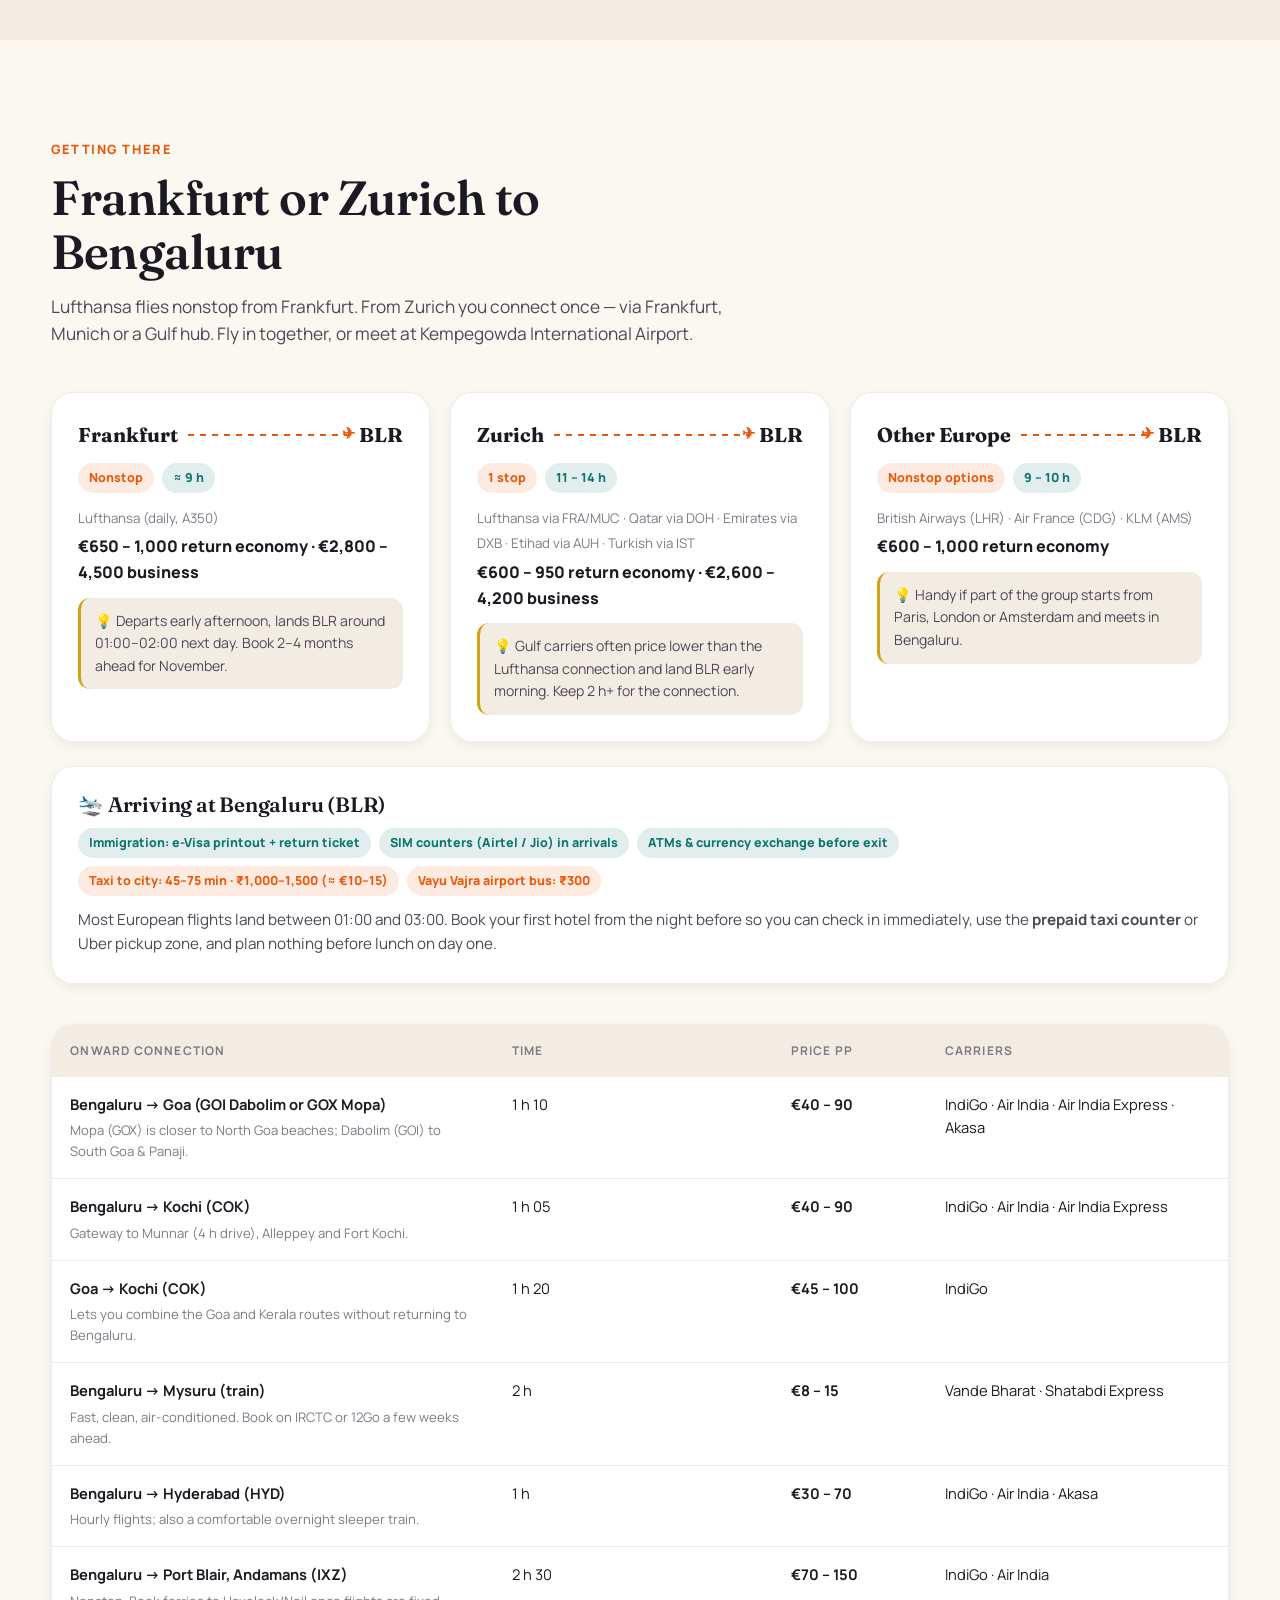
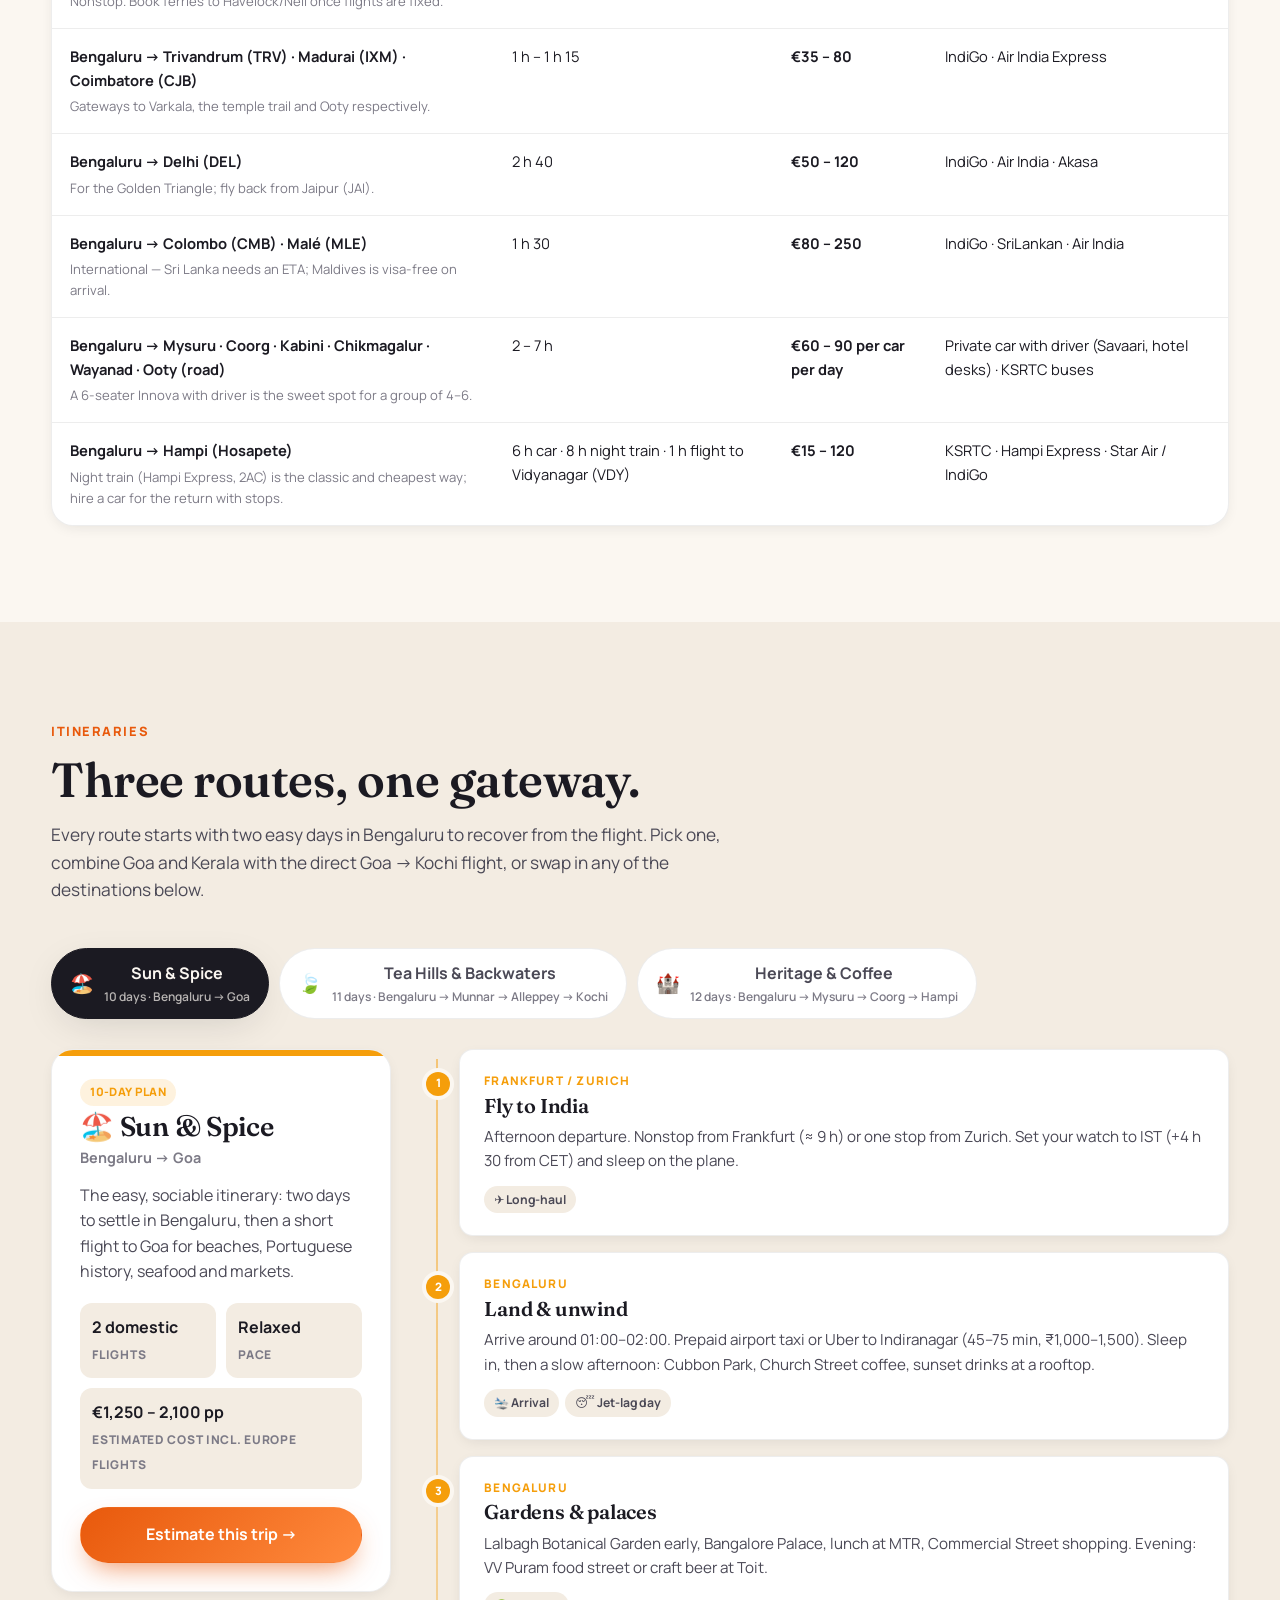
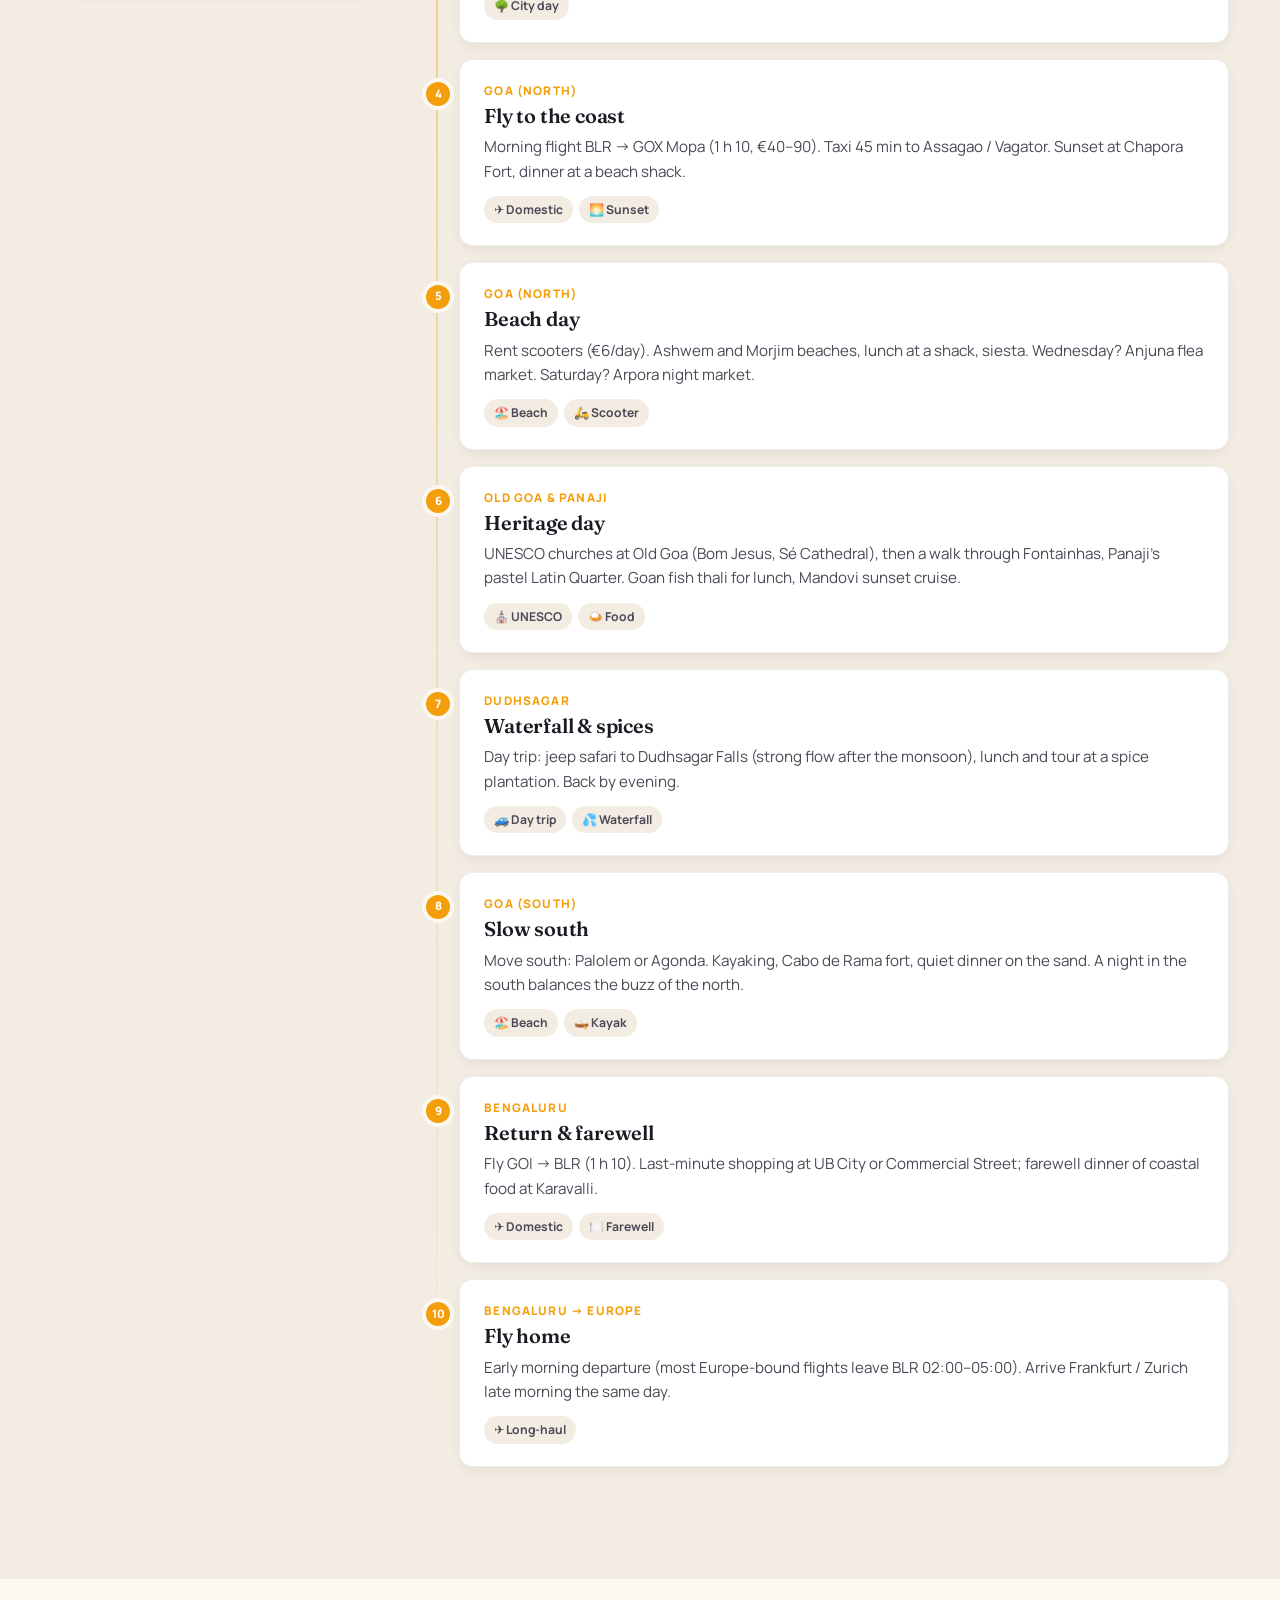
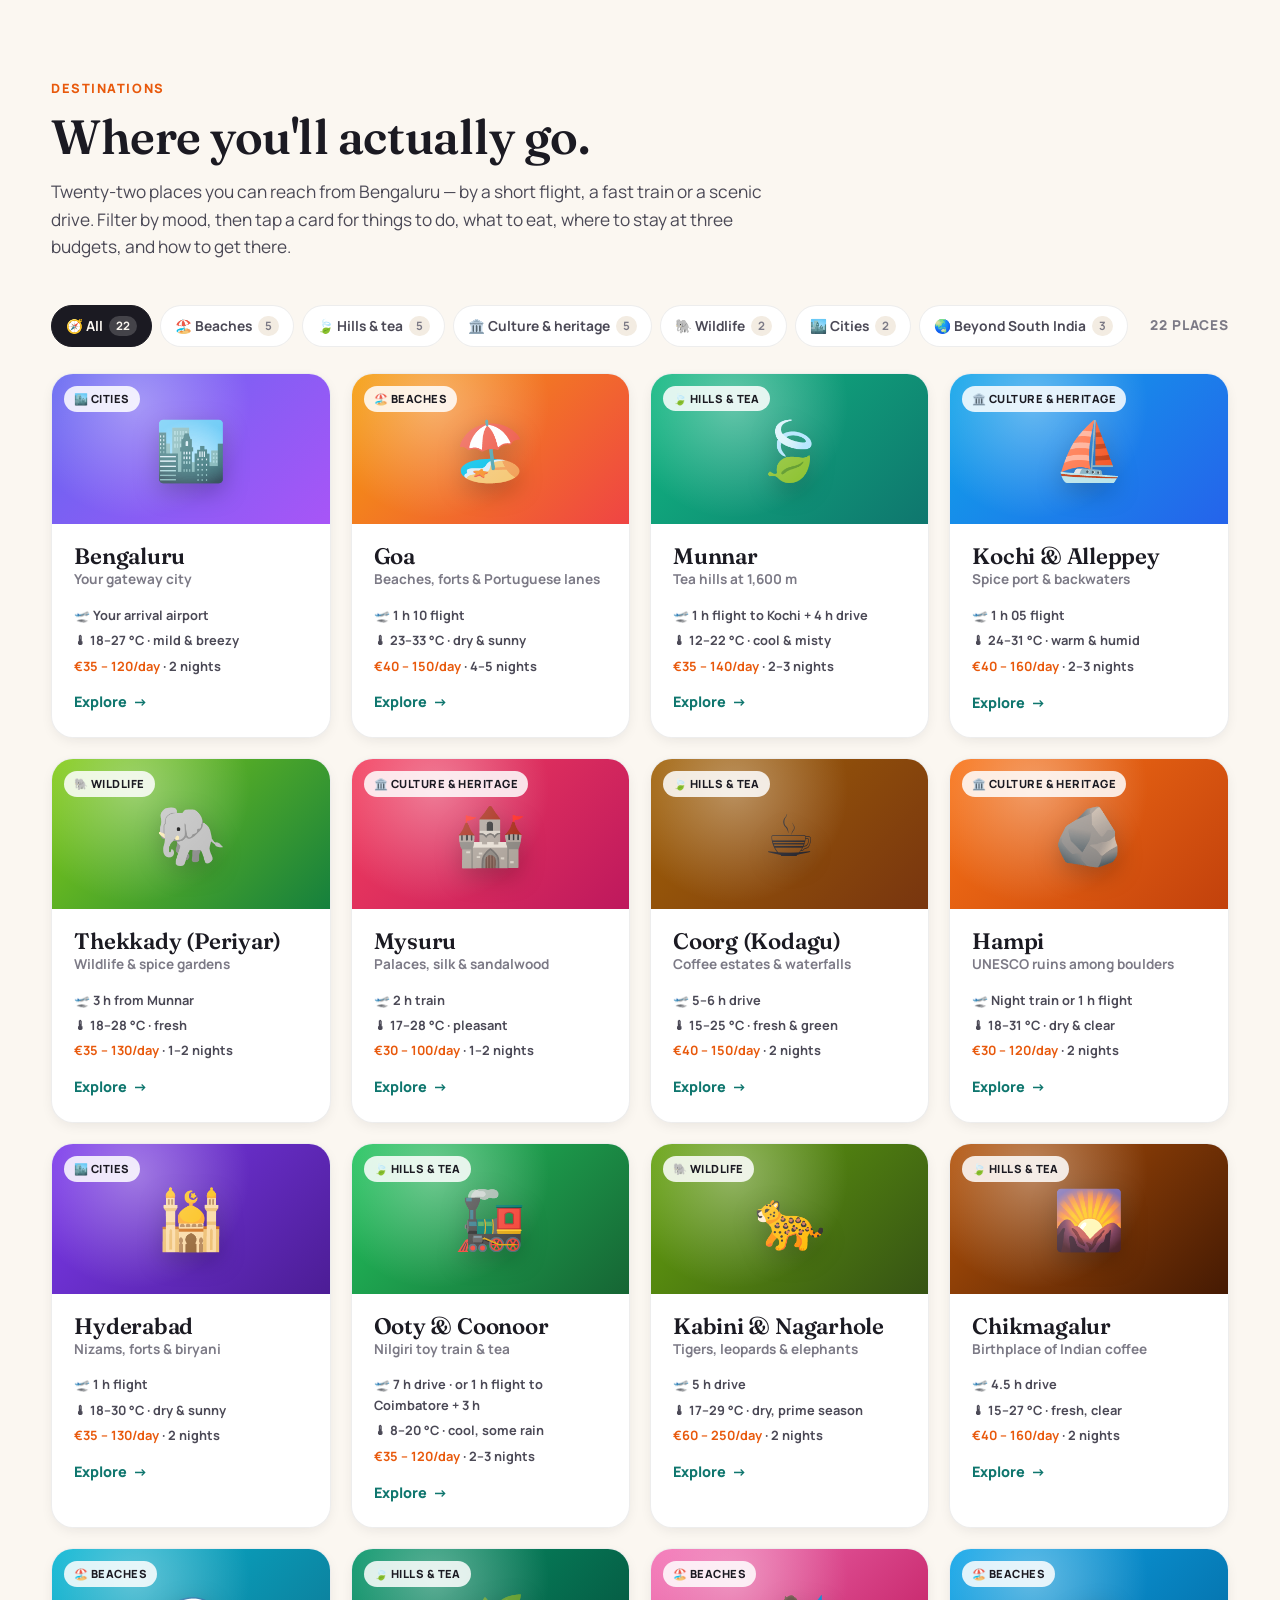
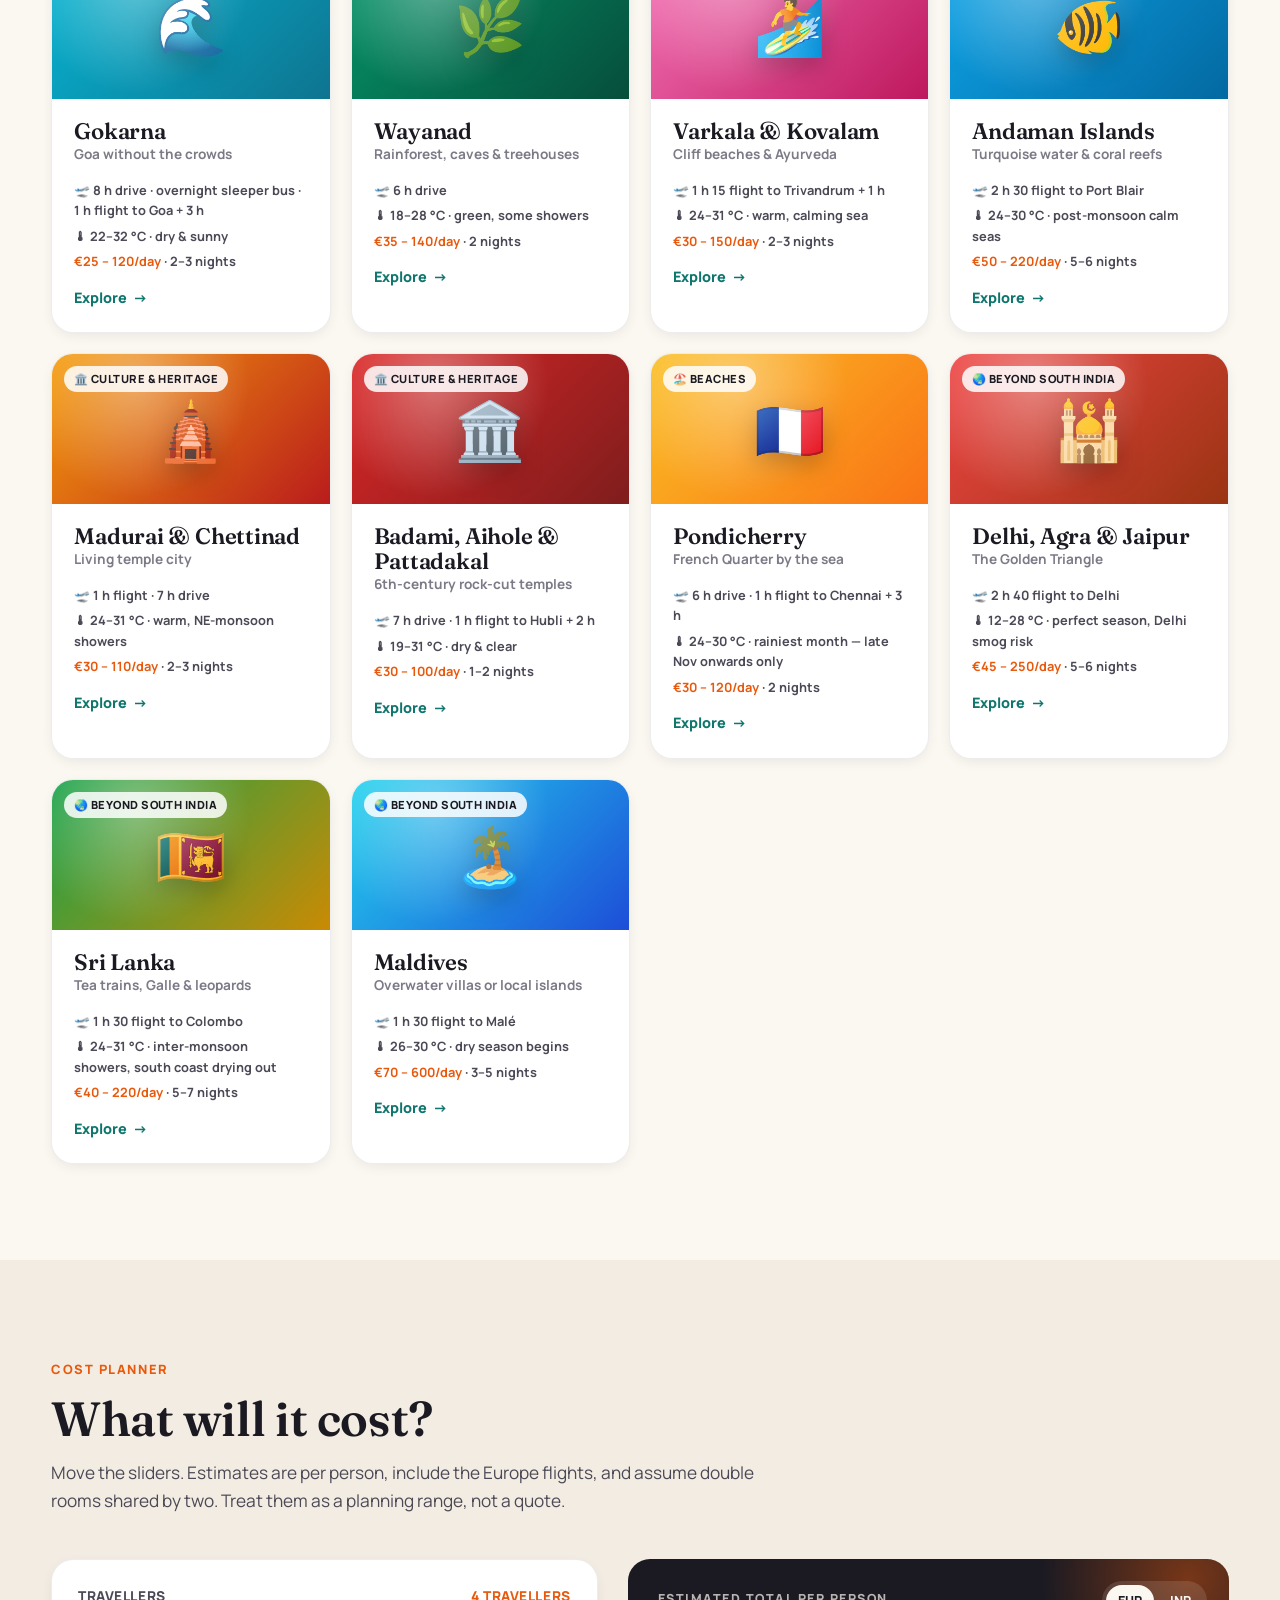
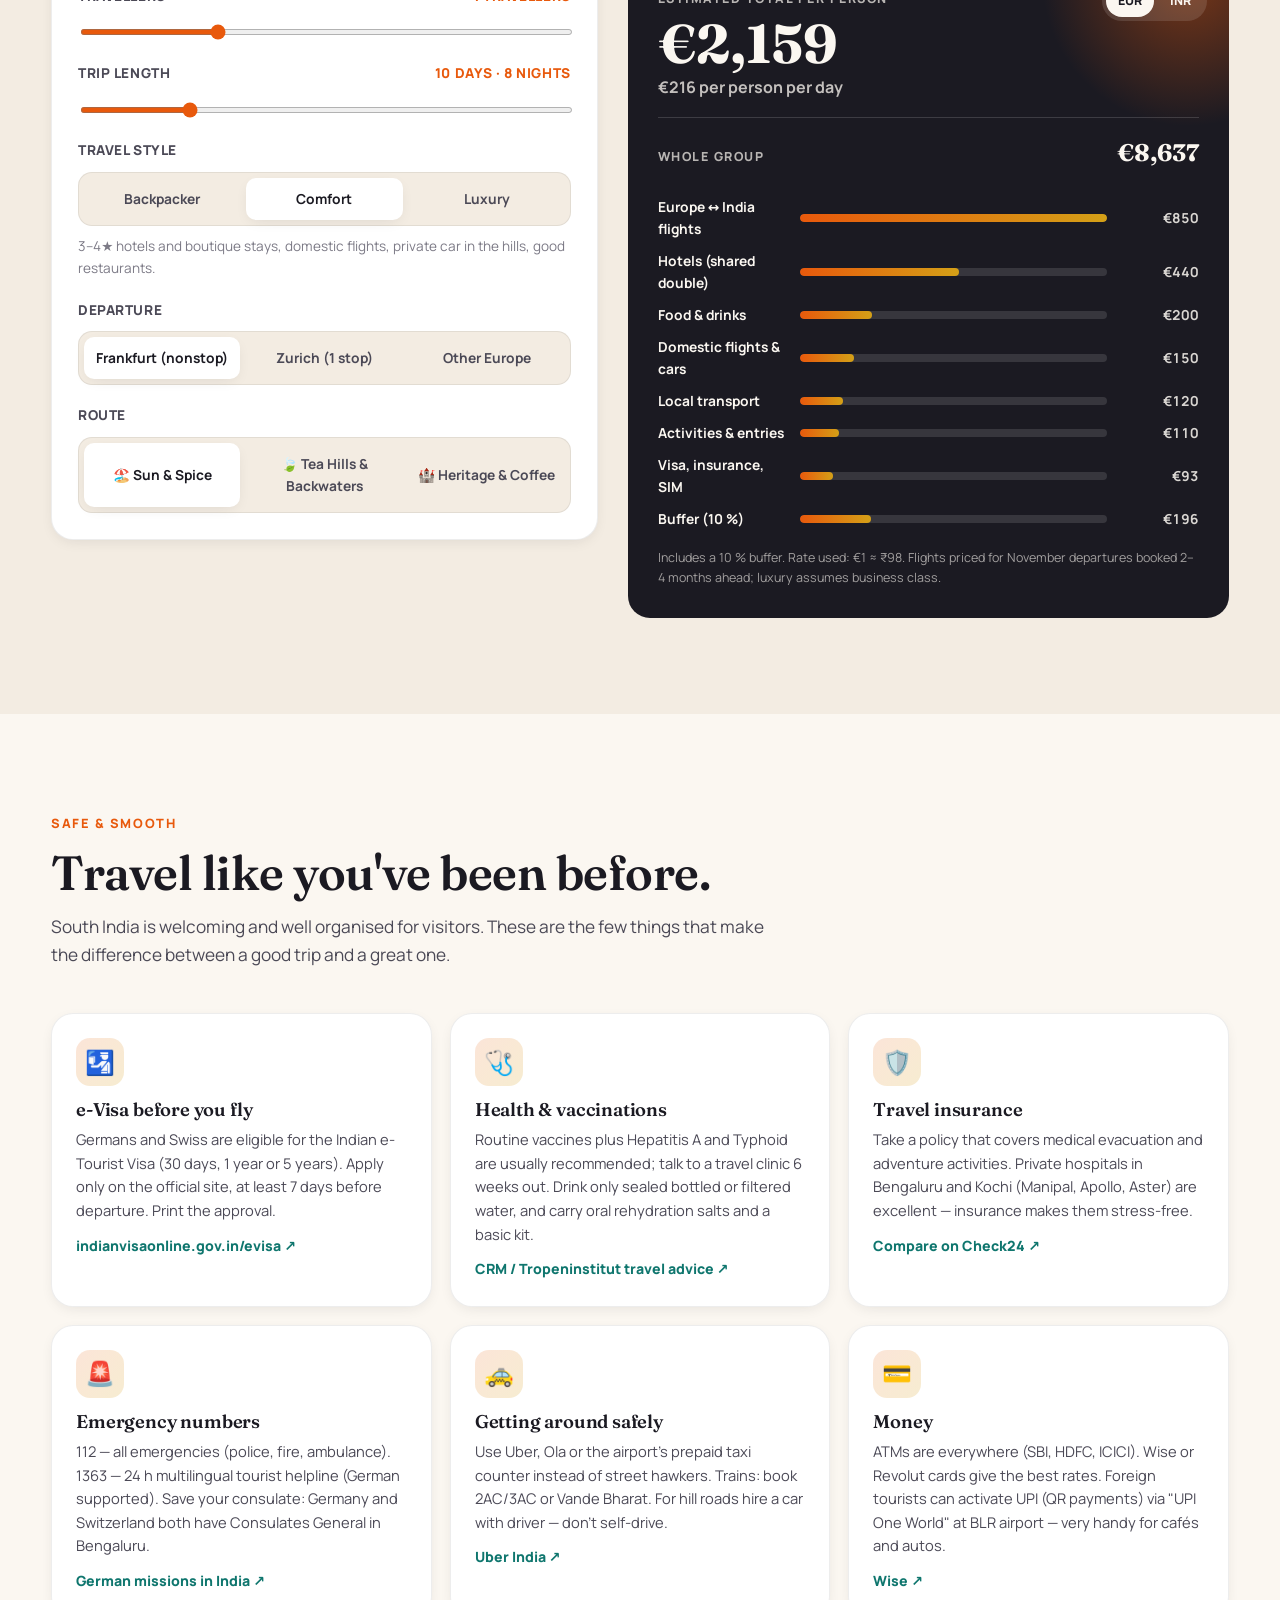
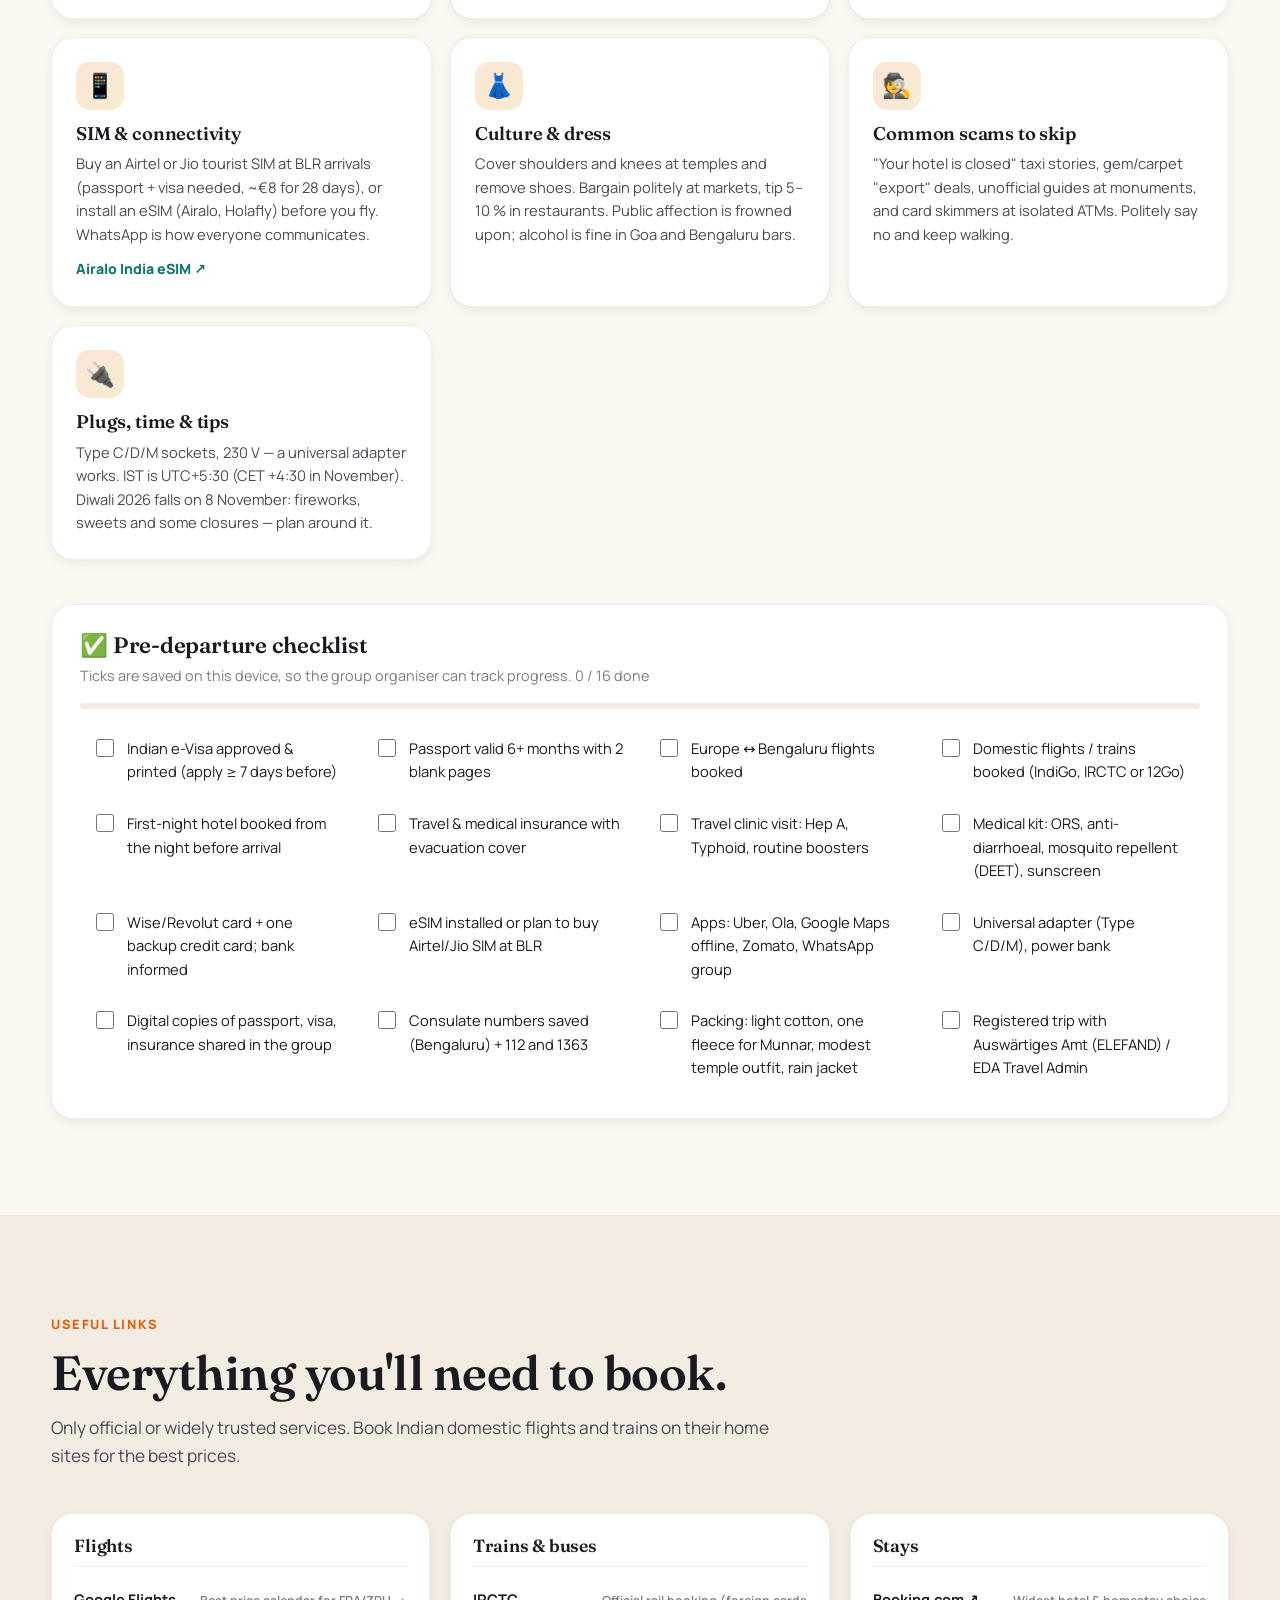
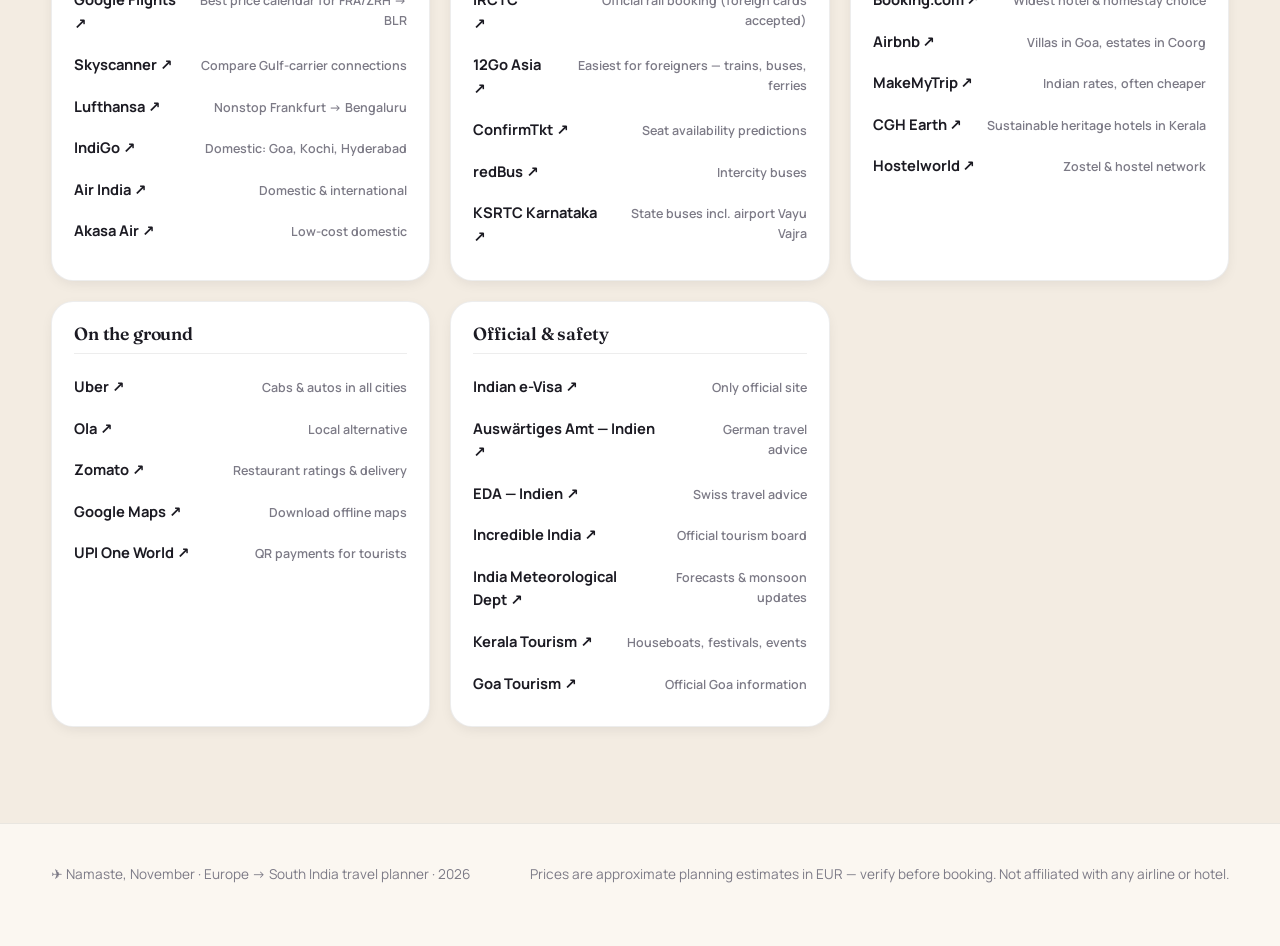
==== commit 34258a15: "Add 14 more destinations from Bengaluru with mood filters and standalone README Destinations now cov" ====
--- a/travel/index.html
+++ b/travel/index.html
@@ -38,7 +38,7 @@
     <div>
       <span class="eyebrow reveal in"><span class="pulse"></span> Frankfurt · Zurich → Bengaluru · November</span>
       <h1>Europe to South India,<br /><span class="accent">planned properly.</span></h1>
-      <p class="lead">A calm, safe and detailed plan for a group of friends: land in Bengaluru, then choose sun in Goa, tea hills in Munnar and Kerala's backwaters, or the palaces and ruins of Karnataka. Real costs, hotels, food and the links you actually need.</p>
+      <p class="lead">A calm, safe and detailed plan for a group of friends: land in Bengaluru, then choose sun in Goa, tea hills in Munnar and Kerala's backwaters, the palaces and ruins of Karnataka — or go further to the Andamans, Hyderabad, Sri Lanka and beyond. Real costs, hotels, food and the links you actually need.</p>
       <div class="hero-cta">
         <a class="btn btn-primary" href="#routes">See the itineraries ↓</a>
         <a class="btn btn-ghost" href="#costs">💶 Estimate the cost</a>
@@ -46,7 +46,7 @@
       <div class="hero-stats">
         <div class="stat"><b data-count="9" data-suffix=" h">0</b><span>Nonstop FRA → BLR</span></div>
         <div class="stat"><b data-count="27" data-suffix=" °C">0</b><span>Bengaluru in November</span></div>
-        <div class="stat"><b data-count="3">0</b><span>Ready-made routes</span></div>
+        <div class="stat"><b data-count="22">0</b><span>Destinations from BLR</span></div>
         <div class="stat"><b data-count="1250" data-suffix="+">0</b><span>€ per person from</span></div>
       </div>
     </div>
@@ -135,7 +135,7 @@
     <div class="section-head reveal">
       <span class="kicker">Itineraries</span>
       <h2>Three routes, one gateway.</h2>
-      <p>Every route starts with two easy days in Bengaluru to recover from the flight. Pick one — or combine Goa and Kerala with the direct Goa → Kochi flight.</p>
+      <p>Every route starts with two easy days in Bengaluru to recover from the flight. Pick one, combine Goa and Kerala with the direct Goa → Kochi flight, or swap in any of the destinations below.</p>
     </div>
     <div class="tabs" id="routeTabs"></div>
     <div class="route-panel" id="routePanel"></div>
@@ -148,7 +148,11 @@
     <div class="section-head reveal">
       <span class="kicker">Destinations</span>
       <h2>Where you'll actually go.</h2>
-      <p>Tap a card for things to do, what to eat, where to stay at three budgets, and how to get there.</p>
+      <p>Twenty-two places you can reach from Bengaluru — by a short flight, a fast train or a scenic drive. Filter by mood, then tap a card for things to do, what to eat, where to stay at three budgets, and how to get there.</p>
+    </div>
+    <div class="dest-toolbar">
+      <div class="filters" id="destFilters"></div>
+      <span id="destCount"></span>
     </div>
     <div class="dest-grid" id="destGrid"></div>
   </div>
--- a/travel/styles.css
+++ b/travel/styles.css
@@ -226,7 +226,16 @@
 
 /* ---------- Destinations ---------- */
 .dest-grid { display: grid; grid-template-columns: repeat(auto-fill, minmax(270px, 1fr)); gap: 20px; }
-.dest { position: relative; border-radius: var(--radius); overflow: hidden; background: var(--card); border: 1px solid var(--line); box-shadow: var(--shadow-sm); cursor: pointer; transition: transform .45s var(--ease), box-shadow .45s; }
+.dest { position: relative; border-radius: var(--radius); overflow: hidden; background: var(--card); border: 1px solid var(--line); box-shadow: var(--shadow-sm); cursor: pointer; transition: transform .45s var(--ease), box-shadow .45s; opacity: 0; animation: fadeUp .55s var(--ease) forwards; animation-delay: calc(var(--i, 0) * 45ms); }
+.dest .type-pill { position: absolute; top: 12px; left: 12px; padding: 4px 10px; border-radius: 999px; background: rgba(255, 255, 255, .85); color: #1b1a22; font-style: normal; font-size: .7rem; font-weight: 800; letter-spacing: .04em; text-transform: uppercase; z-index: 1; }
+.dest-toolbar { display: flex; flex-wrap: wrap; align-items: center; justify-content: space-between; gap: 12px; margin-bottom: 26px; }
+.filters { display: flex; flex-wrap: wrap; gap: 8px; }
+.filter { display: inline-flex; align-items: center; gap: 6px; padding: 9px 14px; border-radius: 999px; border: 1px solid var(--line); background: var(--card); color: var(--ink-2); font-weight: 700; font-size: .86rem; transition: all .3s var(--ease); }
+.filter b { padding: 1px 7px; border-radius: 999px; background: var(--bg-2); font-size: .72rem; color: var(--muted); }
+.filter:hover { transform: translateY(-2px); box-shadow: var(--shadow-sm); }
+.filter.active { background: var(--ink); color: var(--bg); border-color: var(--ink); }
+.filter.active b { background: rgba(255, 255, 255, .18); color: inherit; }
+#destCount { font-size: .85rem; font-weight: 800; color: var(--muted); letter-spacing: .06em; text-transform: uppercase; }
 .dest:hover { transform: translateY(-8px) scale(1.01); box-shadow: var(--shadow); }
 .dest .cover { height: 150px; display: grid; place-items: center; font-size: 3.6rem; position: relative; overflow: hidden; }
 .dest .cover::after { content: ''; position: absolute; inset: 0; background: radial-gradient(circle at 30% 20%, rgba(255, 255, 255, .35), transparent 50%); }
@@ -235,7 +244,7 @@
 .dest .body { padding: 20px 22px 22px; }
 .dest h3 { font-size: 1.4rem; }
 .dest .tag { color: var(--muted); font-size: .85rem; font-weight: 700; }
-.dest .meta { display: flex; flex-direction: column; gap: 4px; margin-top: 14px; font-size: .82rem; font-weight: 700; color: var(--ink-2); }
+.dest .meta { display: flex; flex-direction: column; gap: 5px; margin-top: 14px; font-size: .8rem; font-weight: 700; color: var(--ink-2); }
 .dest .meta .cost { color: var(--accent); }
 .dest .more { display: inline-flex; align-items: center; gap: 6px; margin-top: 14px; font-weight: 800; color: var(--accent-2); font-size: .9rem; }
 .dest .more::after { content: '→'; transition: transform .3s var(--ease); }
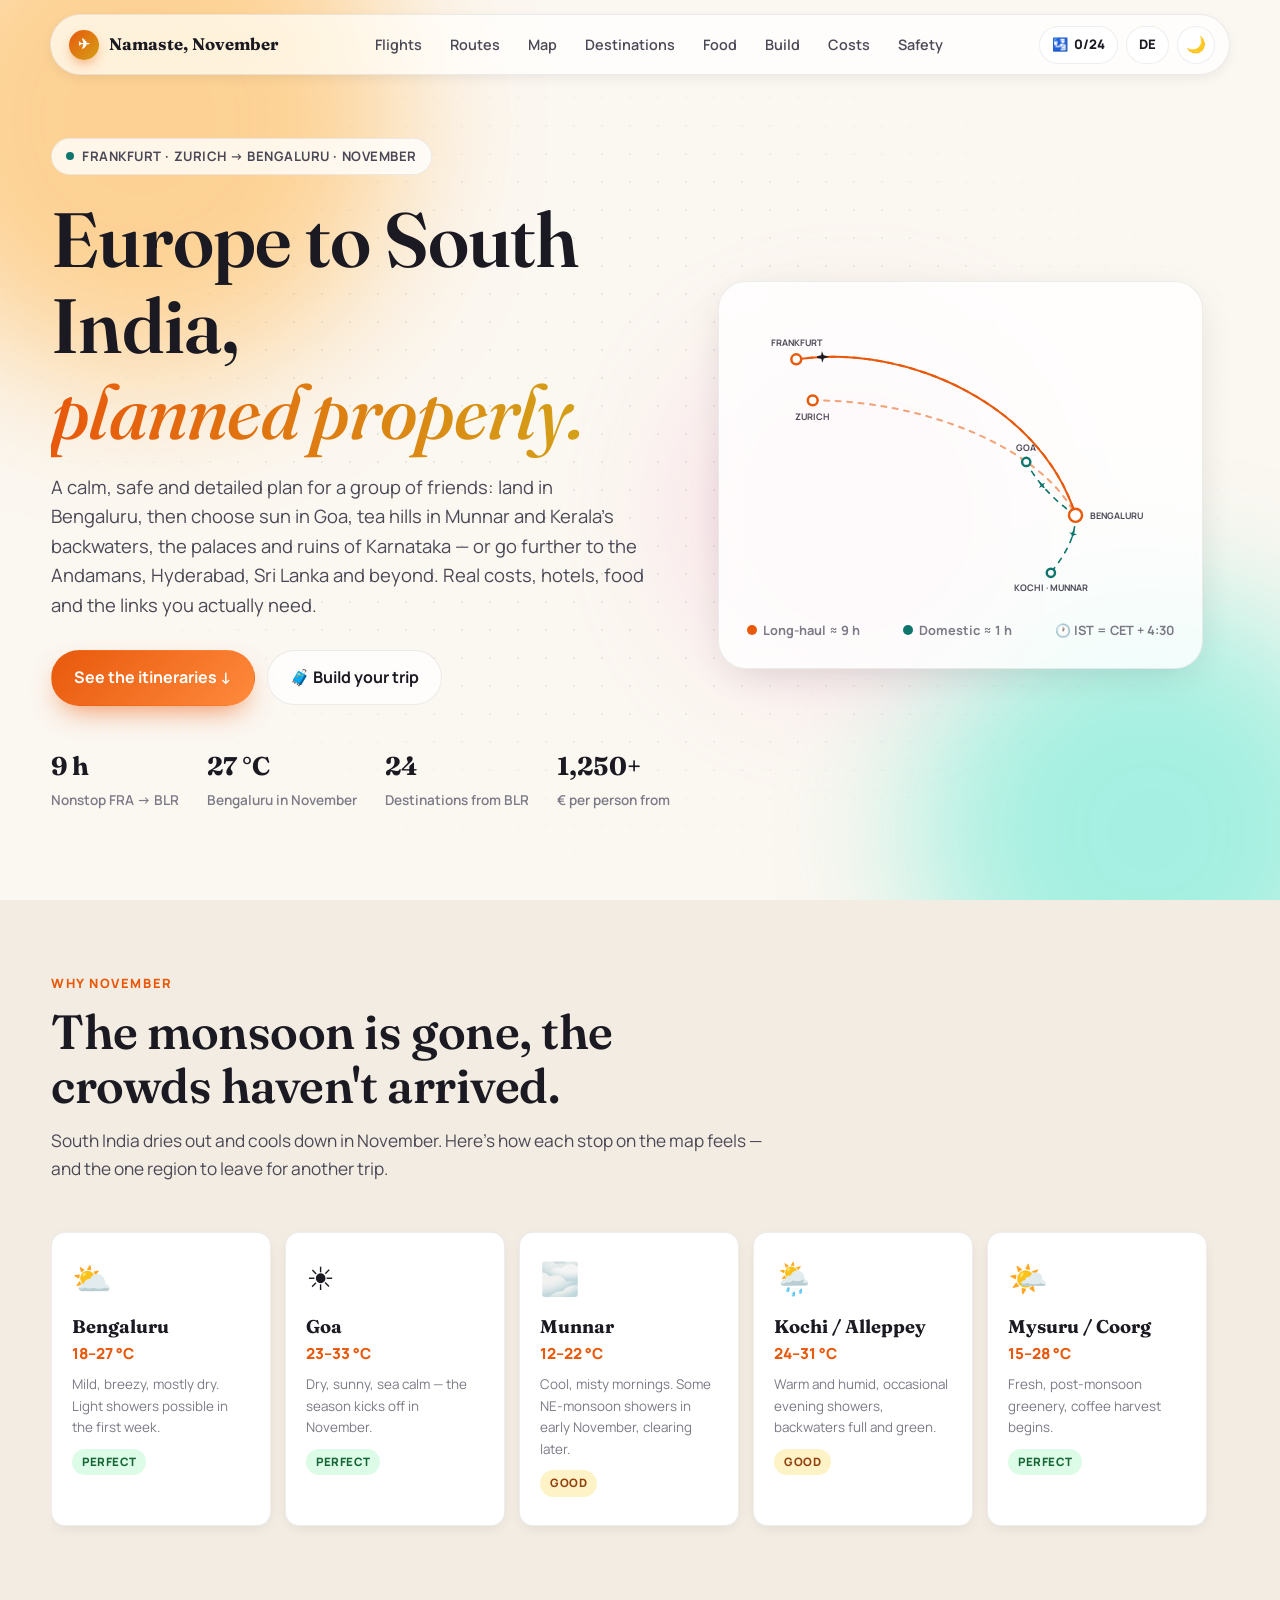
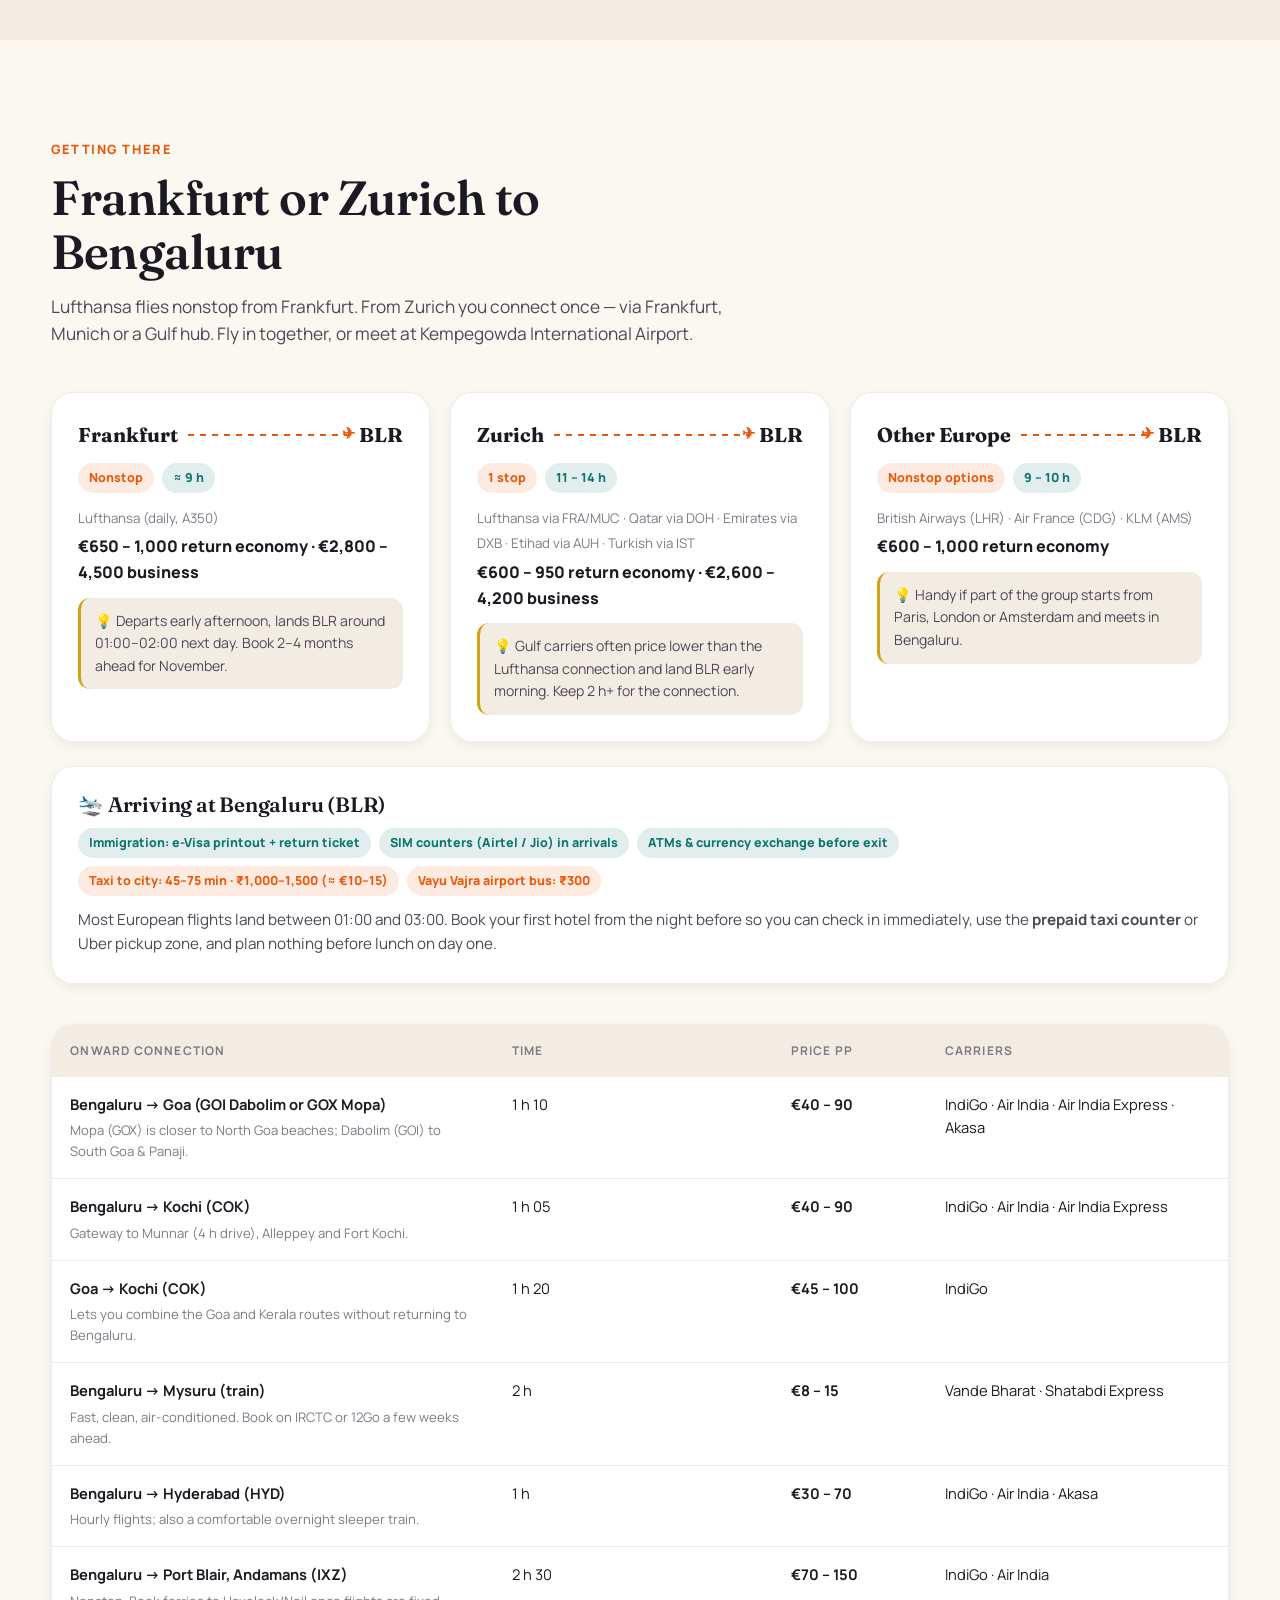
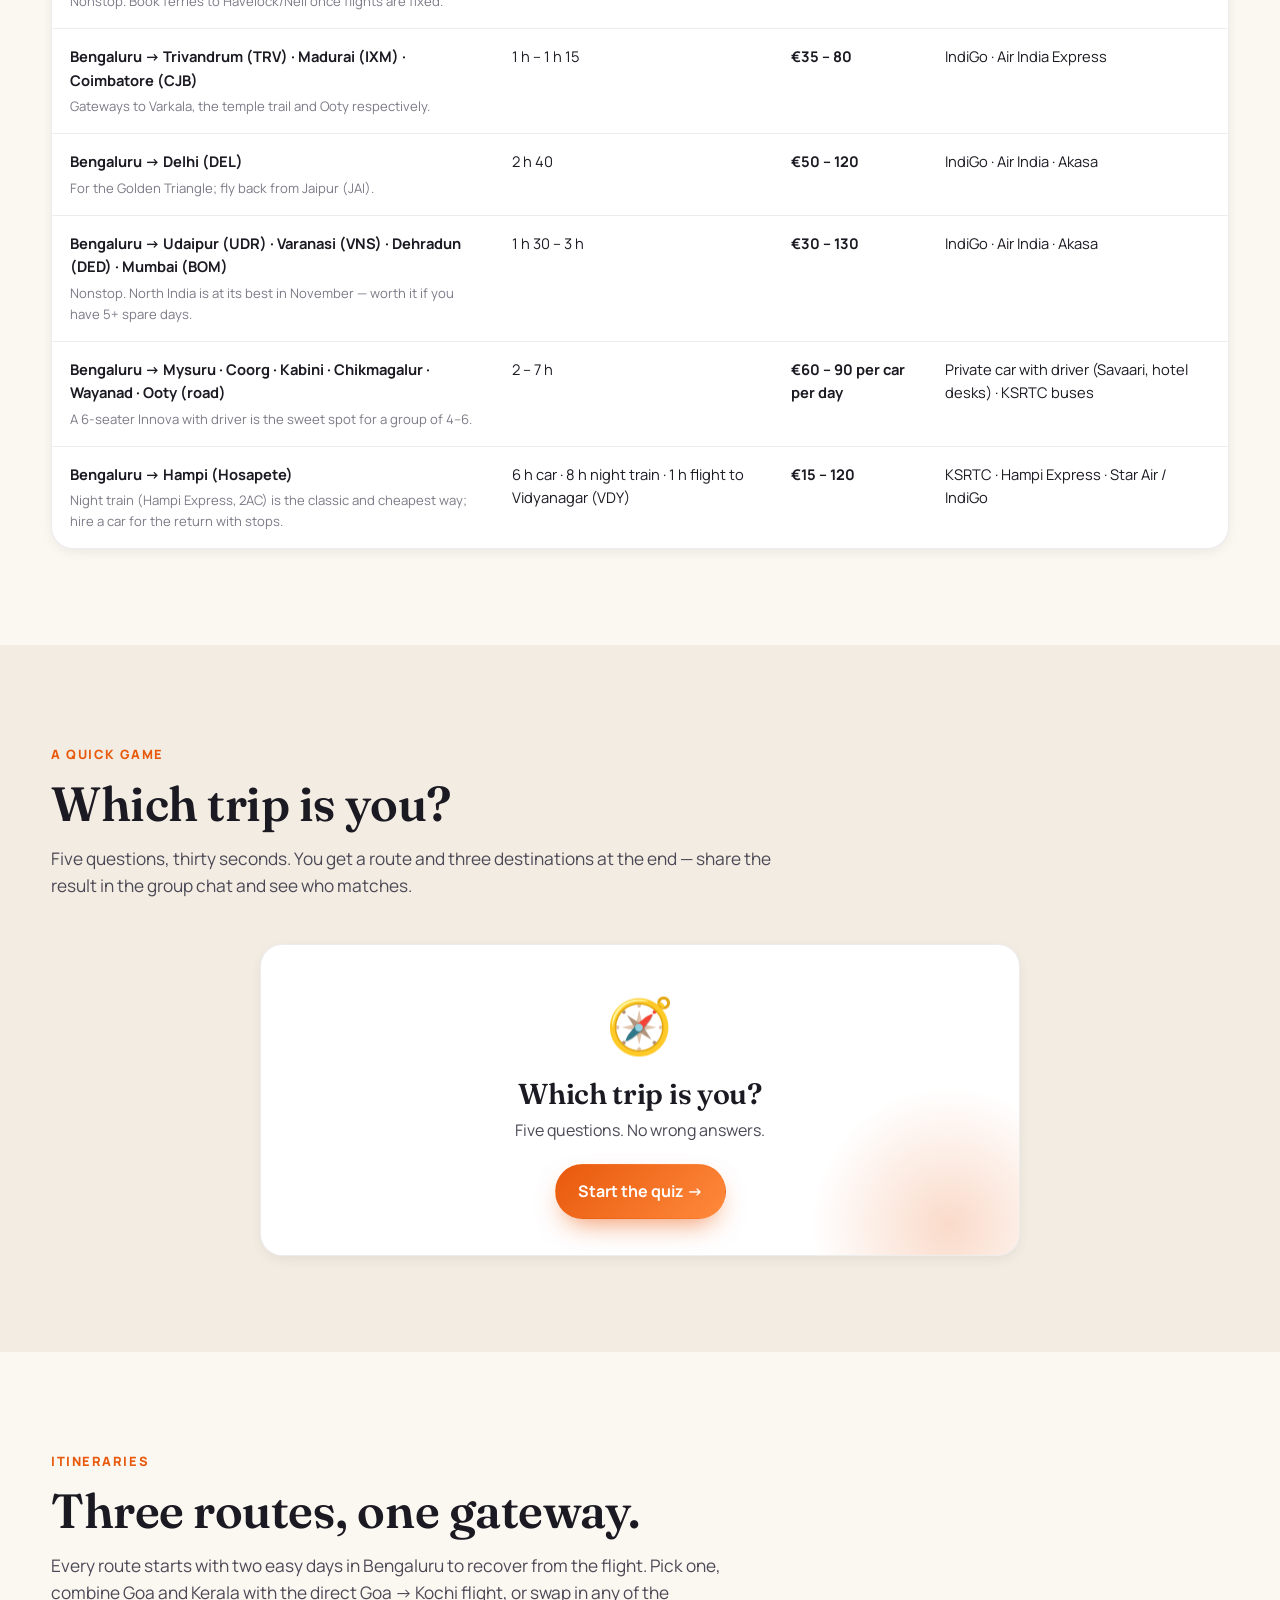
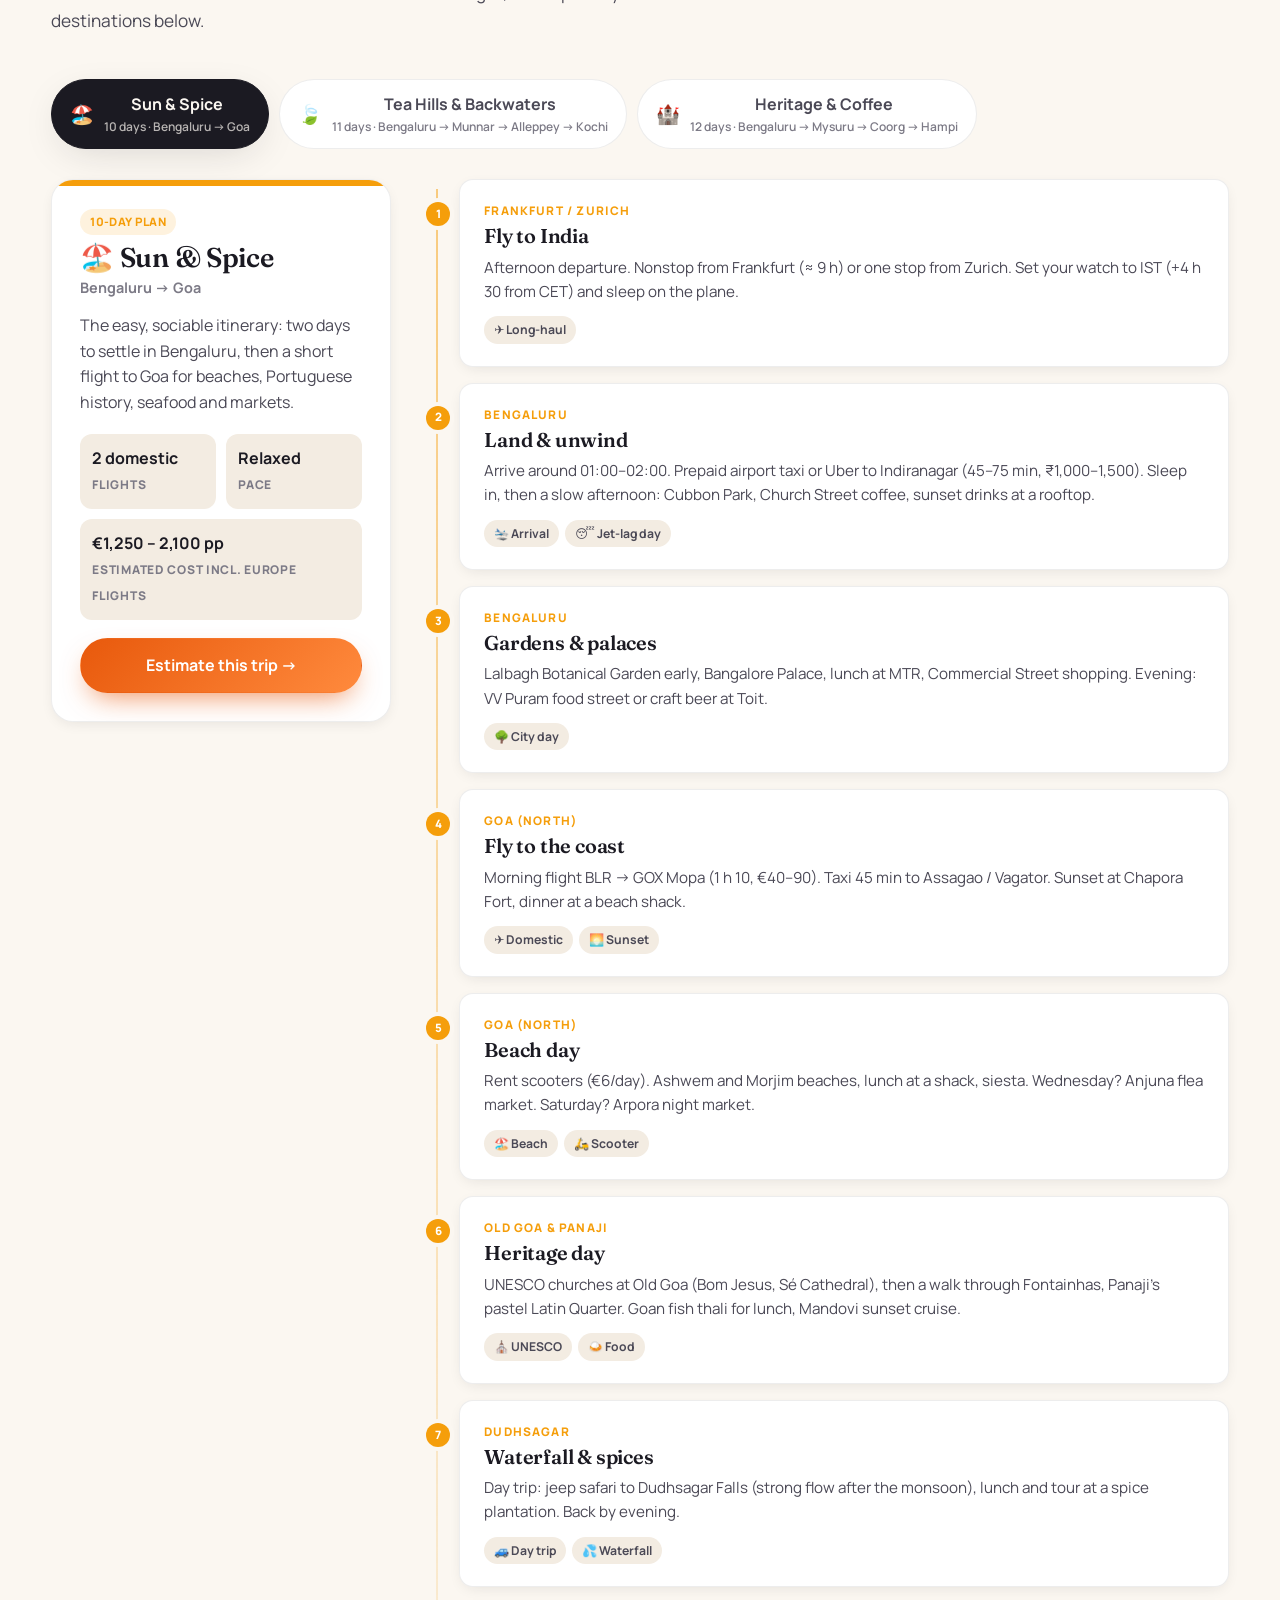
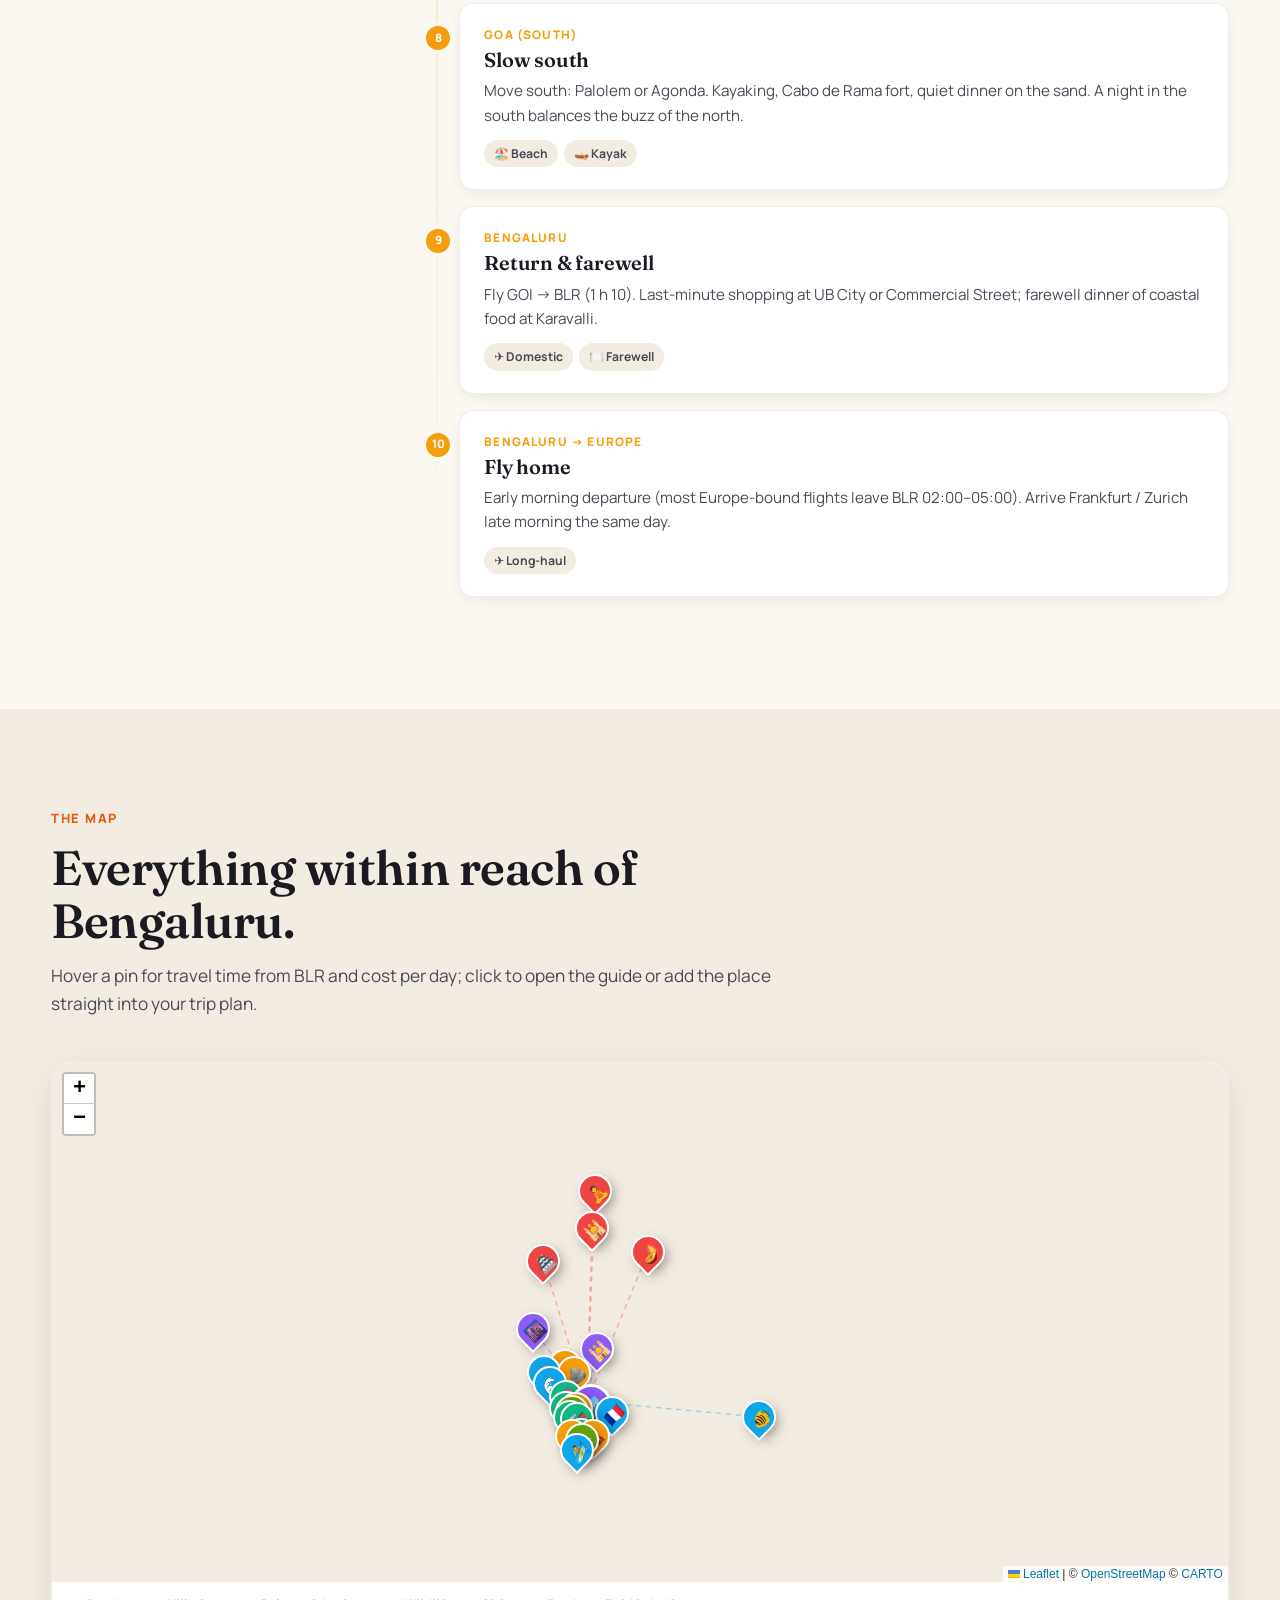
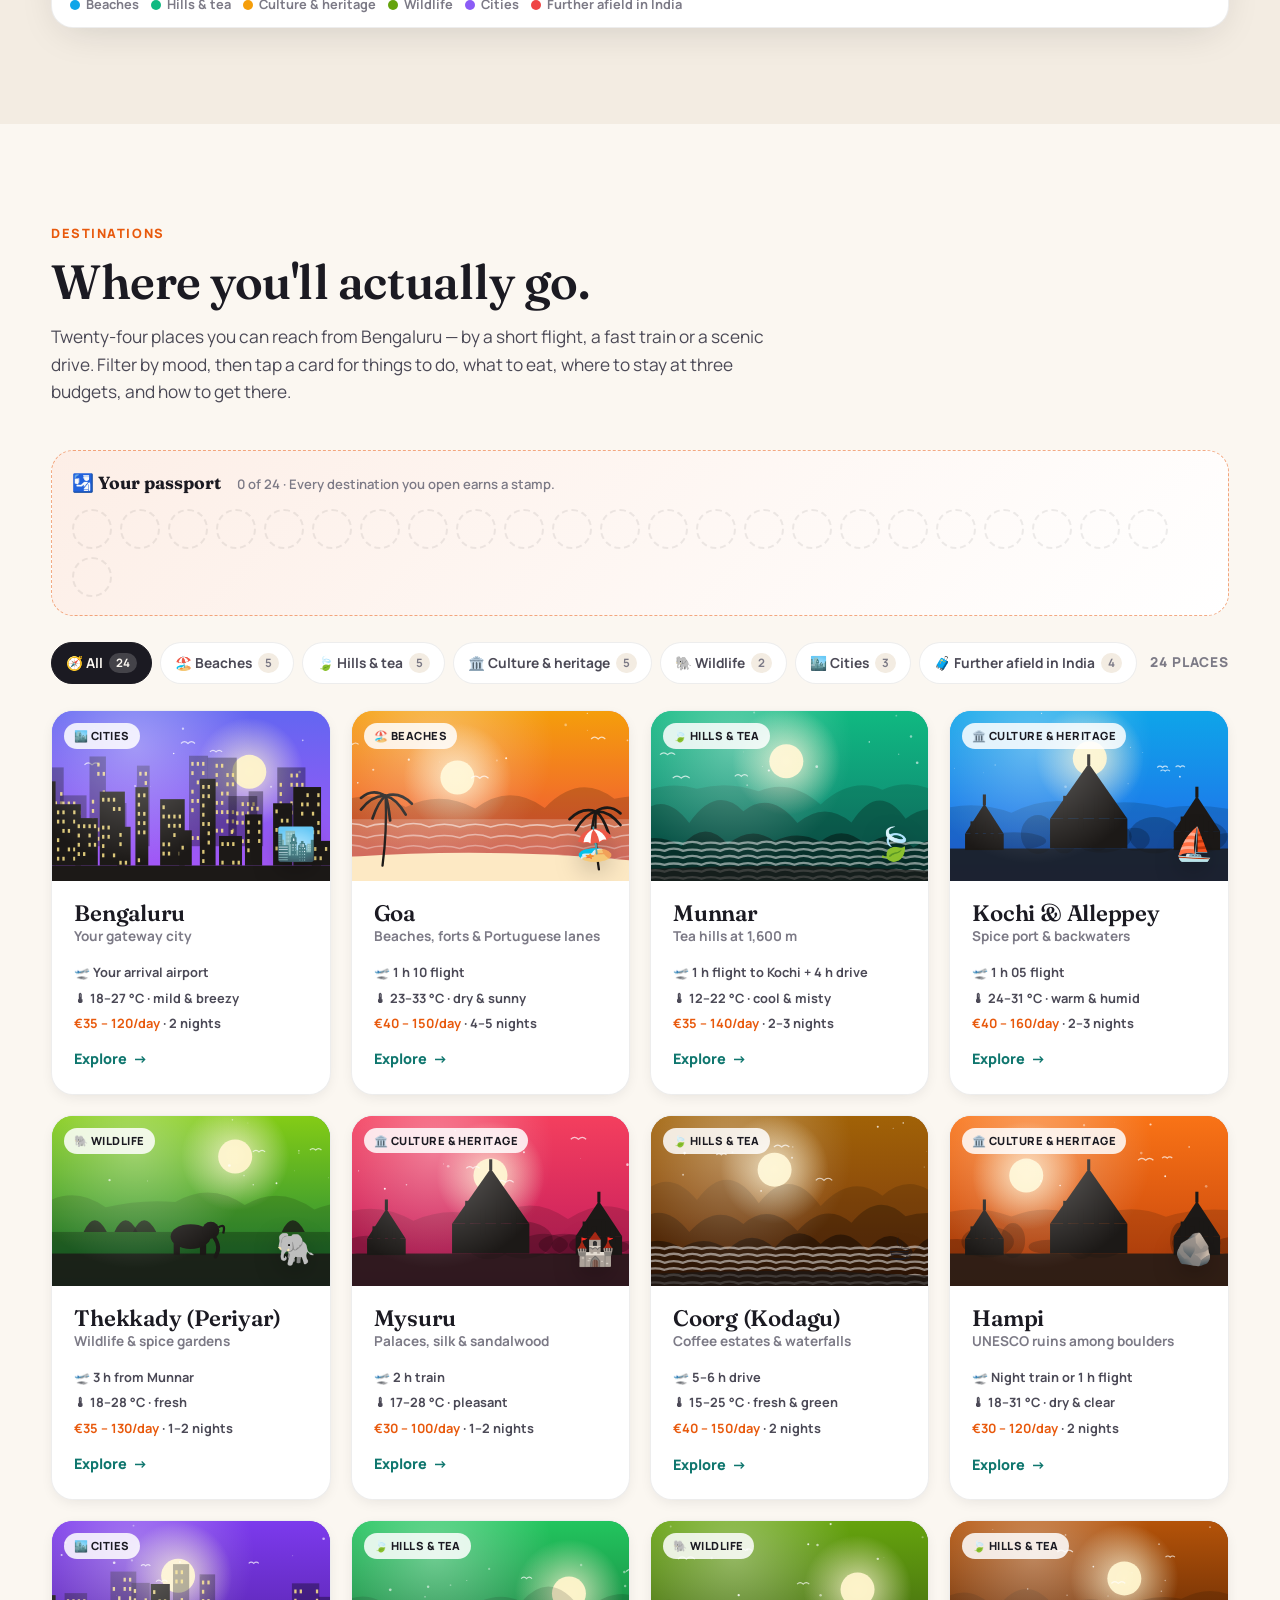
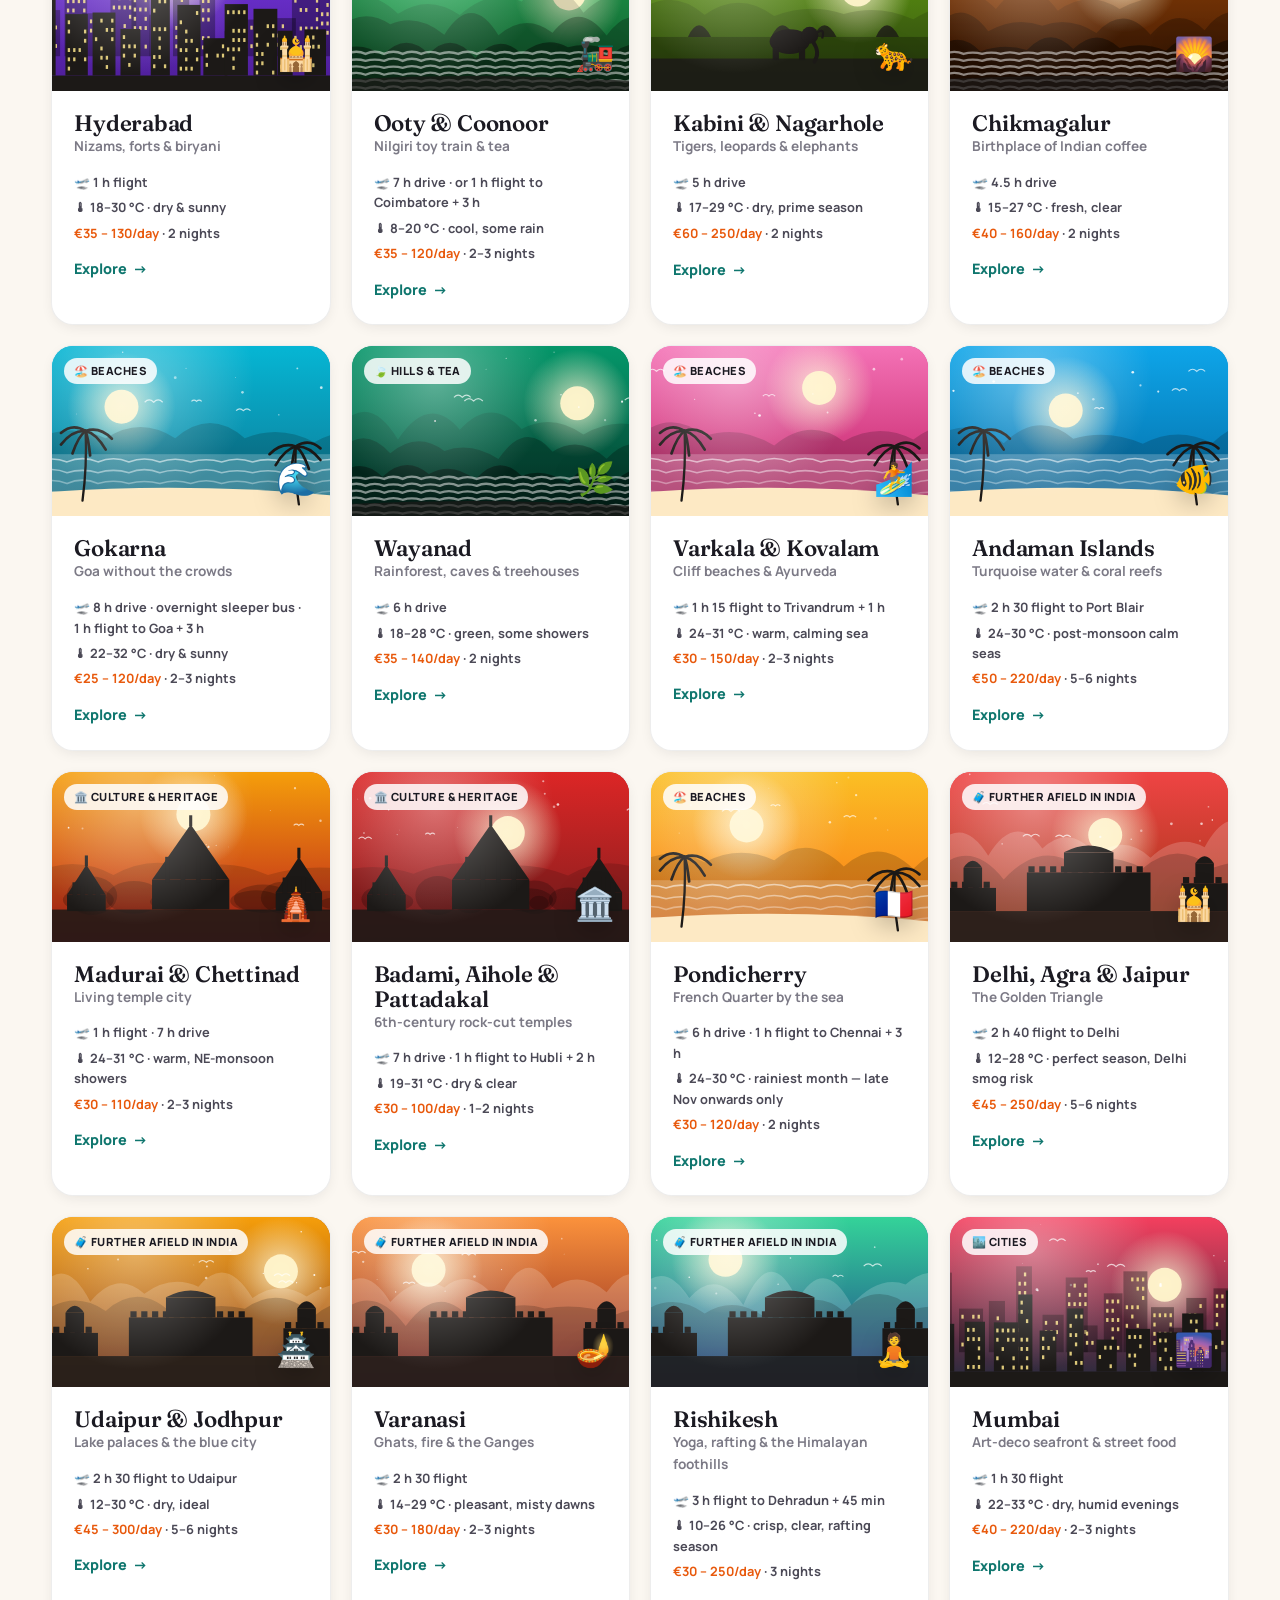
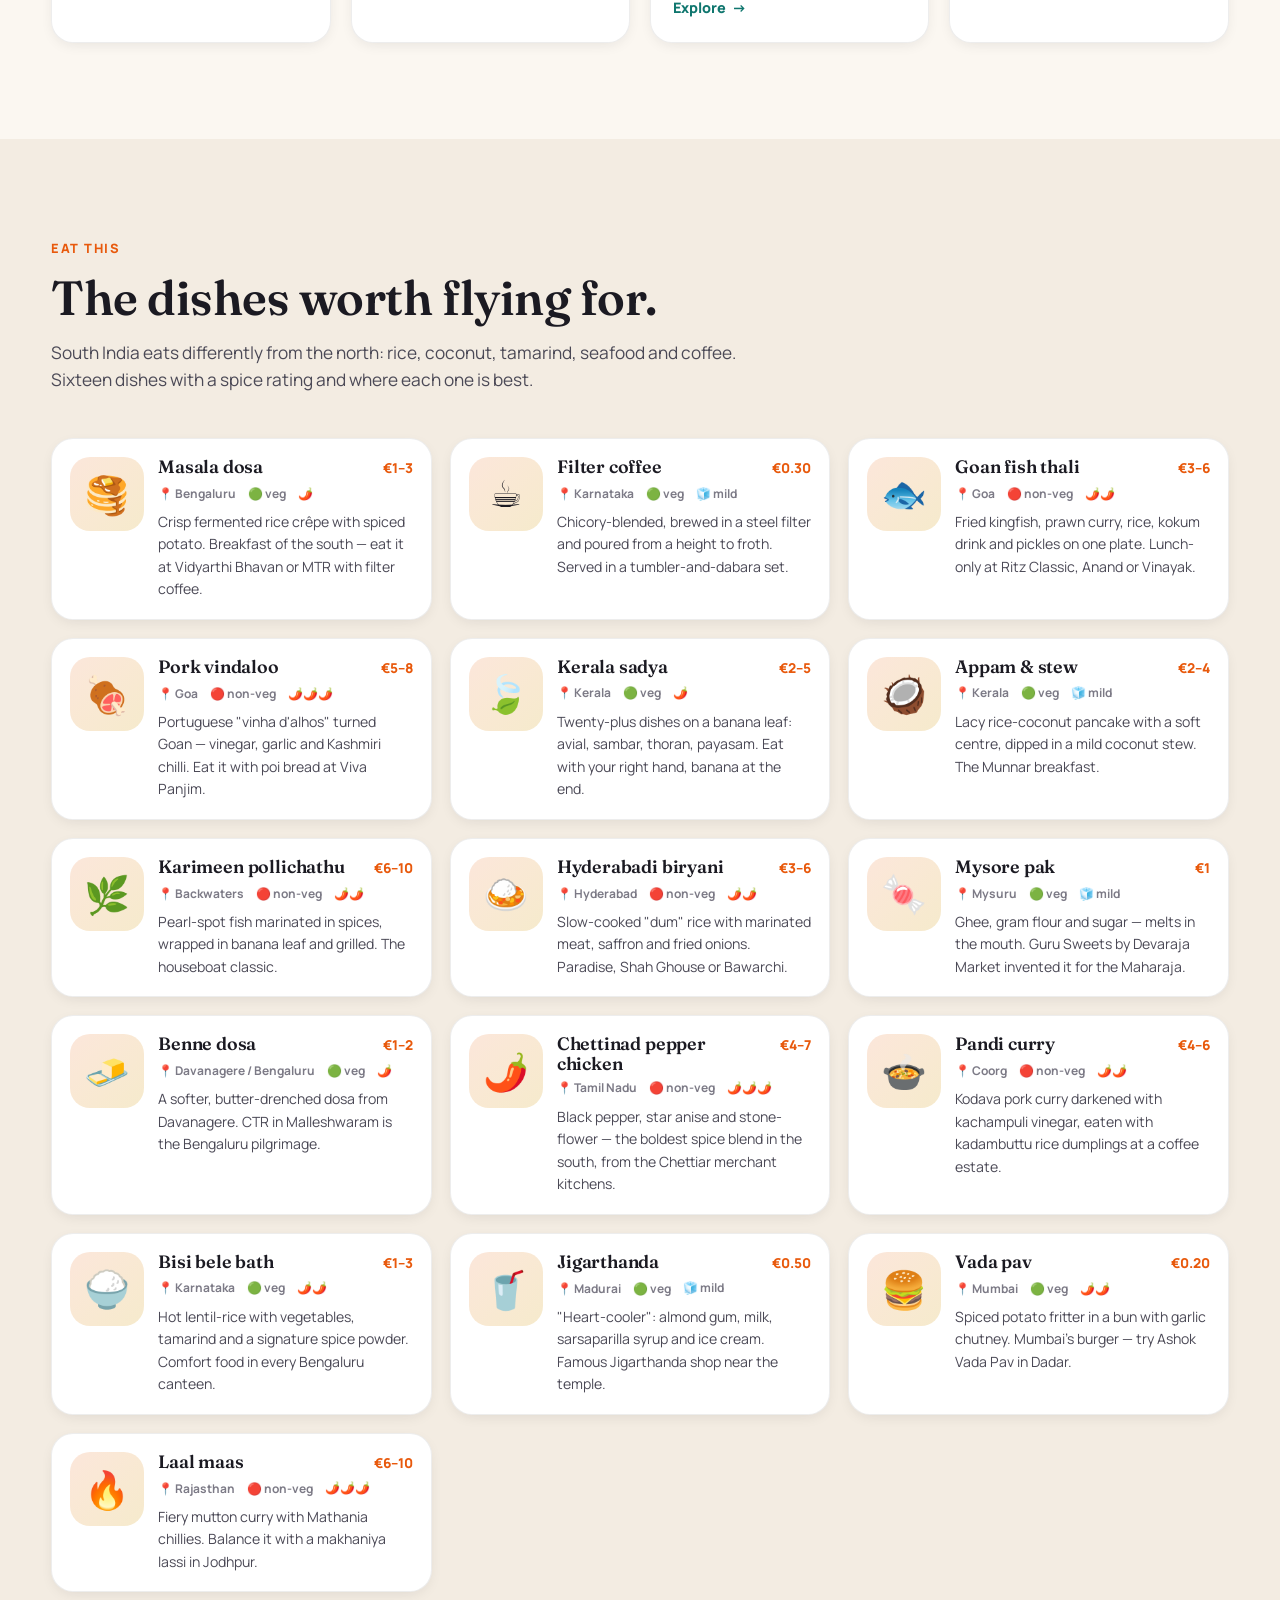
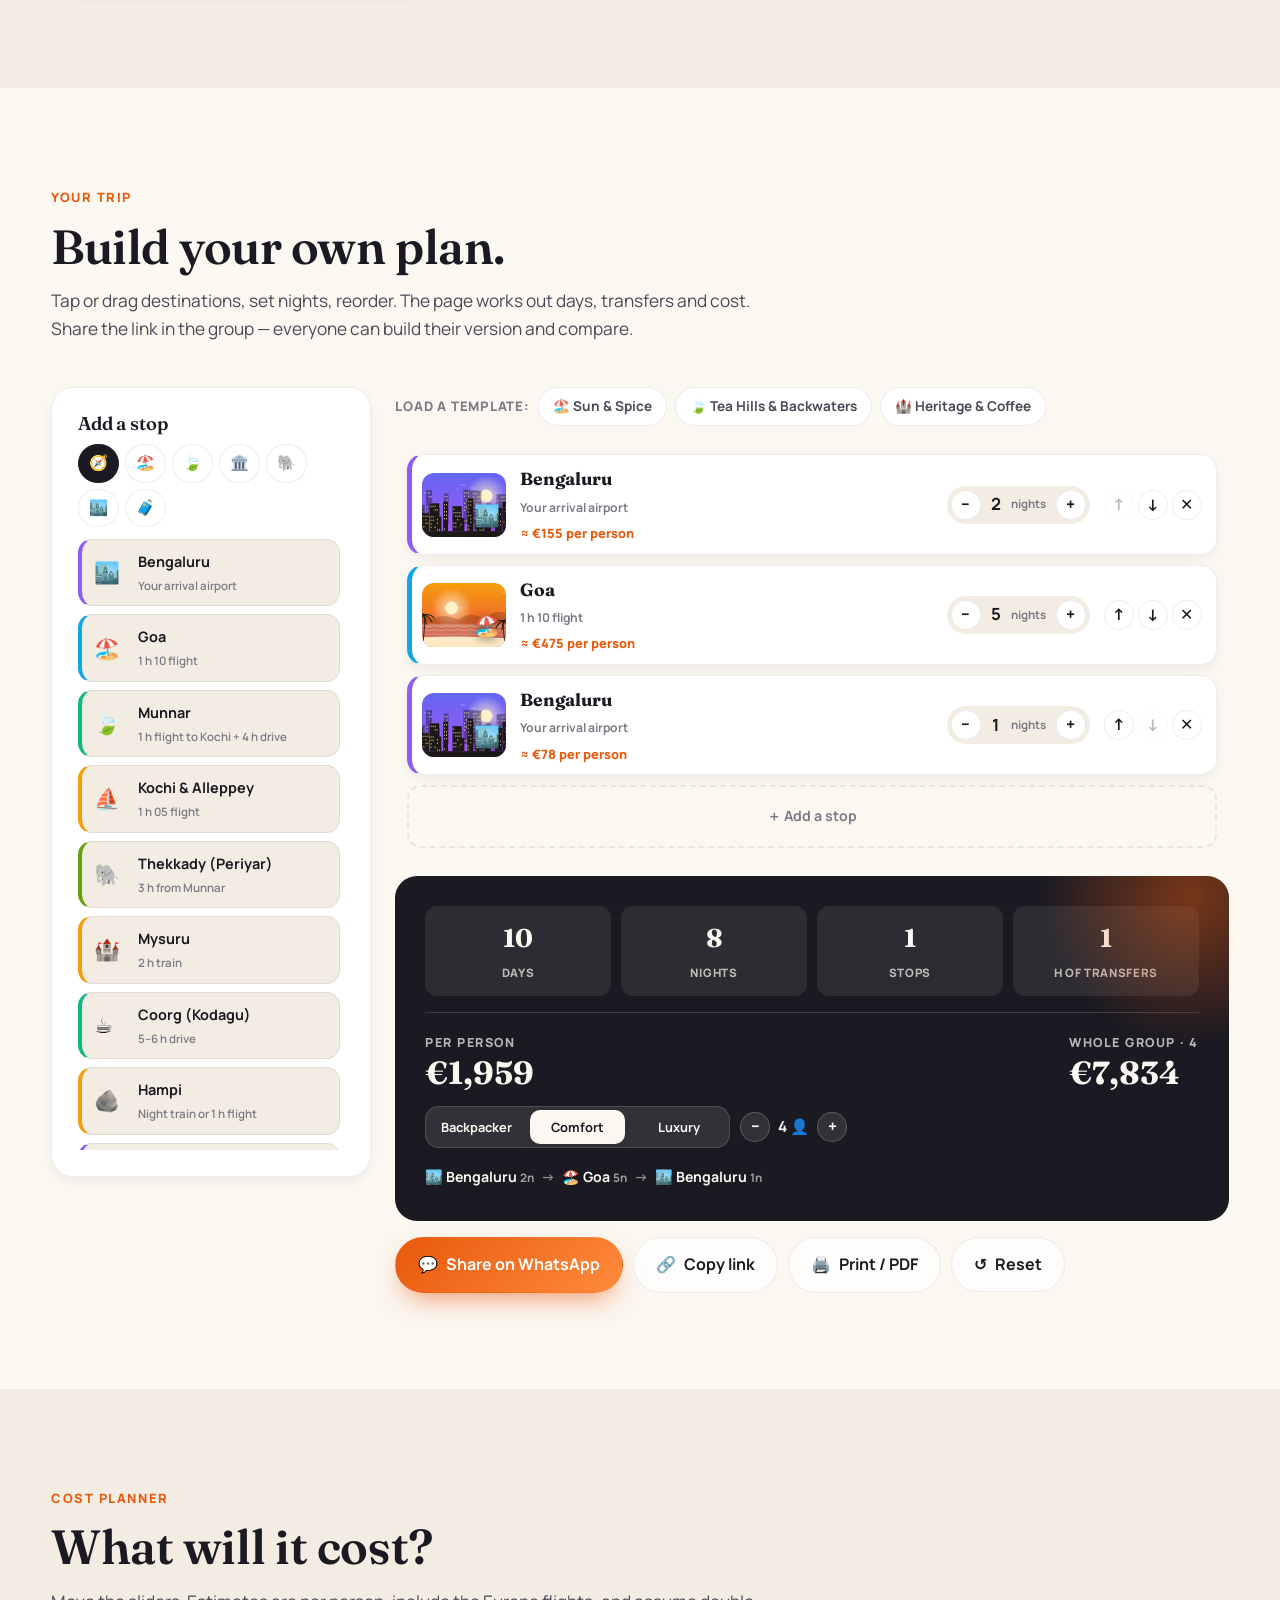
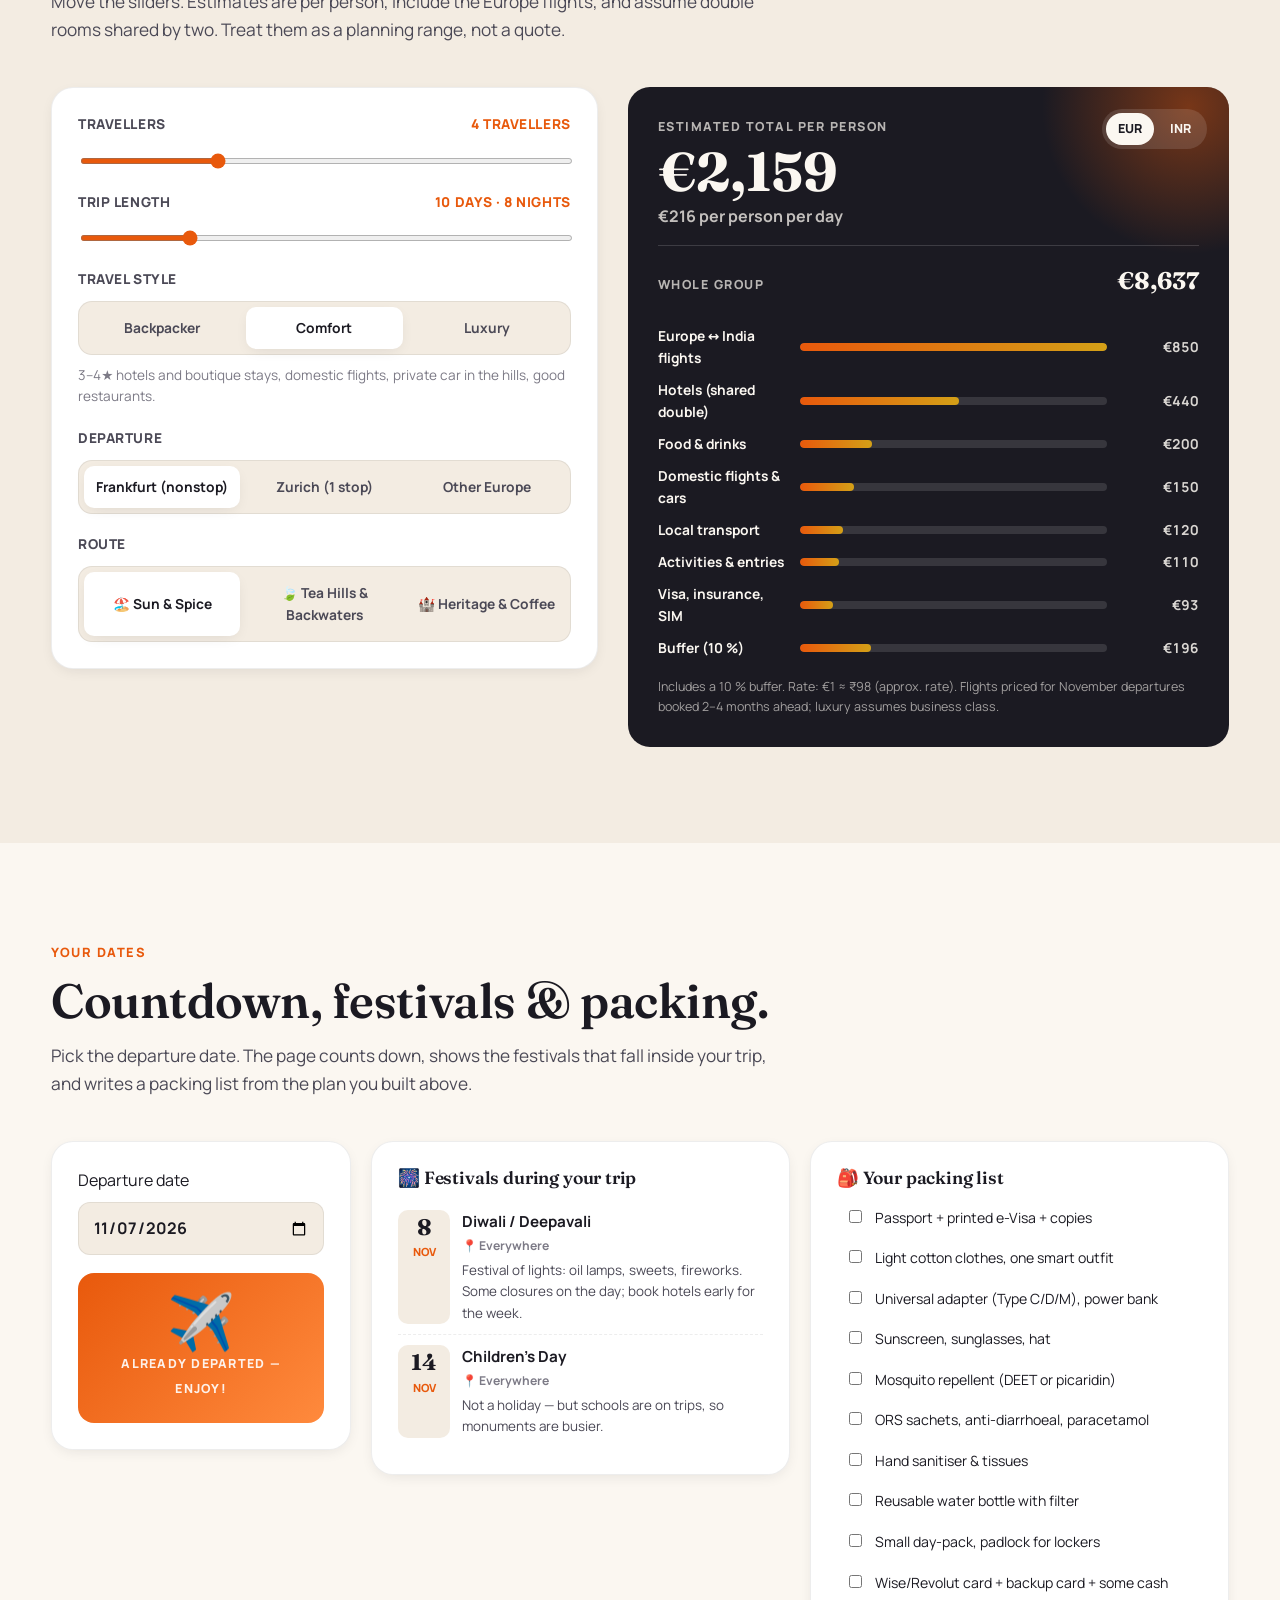
==== commit e4bcfcf5: "Make the travel planner interactive: quiz, map, trip builder, stamps, food, dates, German - India-on" ====
--- a/travel/index.html
+++ b/travel/index.html
@@ -9,6 +9,7 @@
 <link rel="preconnect" href="https://fonts.googleapis.com" />
 <link rel="preconnect" href="https://fonts.gstatic.com" crossorigin />
 <link href="https://fonts.googleapis.com/css2?family=Fraunces:ital,wght@0,500;0,600;0,700;1,500&family=Manrope:wght@500;600;700;800&display=swap" rel="stylesheet" />
+<link rel="stylesheet" href="vendor/leaflet.css" />
 <link rel="stylesheet" href="styles.css" />
 </head>
 <body>
@@ -17,14 +18,18 @@
 <nav class="nav" aria-label="Main">
   <a class="brand" href="#top"><span class="dot">✈</span> Namaste, November</a>
   <ul class="nav-links">
-    <li><a href="#flights">Flights</a></li>
-    <li><a href="#routes">Routes</a></li>
-    <li><a href="#destinations">Destinations</a></li>
-    <li><a href="#costs">Cost planner</a></li>
-    <li><a href="#safety">Safety</a></li>
-    <li><a href="#links">Links</a></li>
+    <li><a href="#flights" data-i18n="nav.flights">Flights</a></li>
+    <li><a href="#routes" data-i18n="nav.routes">Routes</a></li>
+    <li><a href="#map" data-i18n="nav.map">Map</a></li>
+    <li><a href="#destinations" data-i18n="nav.destinations">Destinations</a></li>
+    <li><a href="#food" data-i18n="nav.food">Food</a></li>
+    <li><a href="#builder" data-i18n="nav.builder">Build</a></li>
+    <li><a href="#costs" data-i18n="nav.costs">Costs</a></li>
+    <li><a href="#safety" data-i18n="nav.safety">Safety</a></li>
   </ul>
   <div class="nav-actions">
+    <button class="pill-btn" id="stampsBtn" title="Passport stamps">🛂 <span id="stampCount">0/24</span></button>
+    <button class="pill-btn" id="langBtn" aria-label="Sprache wechseln">DE</button>
     <button class="icon-btn" id="themeBtn" aria-label="Toggle dark mode">🌙</button>
     <button class="icon-btn burger" id="burger" aria-label="Menu">☰</button>
   </div>
@@ -36,18 +41,18 @@
   <div class="grid-bg"></div>
   <div class="container hero-grid">
     <div>
-      <span class="eyebrow reveal in"><span class="pulse"></span> Frankfurt · Zurich → Bengaluru · November</span>
-      <h1>Europe to South India,<br /><span class="accent">planned properly.</span></h1>
-      <p class="lead">A calm, safe and detailed plan for a group of friends: land in Bengaluru, then choose sun in Goa, tea hills in Munnar and Kerala's backwaters, the palaces and ruins of Karnataka — or go further to the Andamans, Hyderabad, Sri Lanka and beyond. Real costs, hotels, food and the links you actually need.</p>
+      <span class="eyebrow reveal in"><span class="pulse"></span> <span data-i18n="hero.eyebrow">Frankfurt · Zurich → Bengaluru · November</span></span>
+      <h1 data-i18n="hero.title">Europe to South India,<br /><span class="accent">planned properly.</span></h1>
+      <p class="lead" data-i18n="hero.lead">A calm, safe and detailed plan for a group of friends: land in Bengaluru, then choose sun in Goa, tea hills in Munnar and Kerala's backwaters, the palaces and ruins of Karnataka — or go further to the Andamans, Hyderabad, Sri Lanka and beyond. Real costs, hotels, food and the links you actually need.</p>
       <div class="hero-cta">
-        <a class="btn btn-primary" href="#routes">See the itineraries ↓</a>
-        <a class="btn btn-ghost" href="#costs">💶 Estimate the cost</a>
+        <a class="btn btn-primary" href="#routes" data-i18n="hero.cta1">See the itineraries ↓</a>
+        <a class="btn btn-ghost" href="#builder" data-i18n="hero.cta2">🧳 Build your trip</a>
       </div>
       <div class="hero-stats">
-        <div class="stat"><b data-count="9" data-suffix=" h">0</b><span>Nonstop FRA → BLR</span></div>
-        <div class="stat"><b data-count="27" data-suffix=" °C">0</b><span>Bengaluru in November</span></div>
-        <div class="stat"><b data-count="22">0</b><span>Destinations from BLR</span></div>
-        <div class="stat"><b data-count="1250" data-suffix="+">0</b><span>€ per person from</span></div>
+        <div class="stat"><b data-count="9" data-suffix=" h">0</b><span data-i18n="hero.s1">Nonstop FRA → BLR</span></div>
+        <div class="stat"><b data-count="27" data-suffix=" °C">0</b><span data-i18n="hero.s2">Bengaluru in November</span></div>
+        <div class="stat"><b data-count="24">0</b><span data-i18n="hero.s3">Destinations from BLR</span></div>
+        <div class="stat"><b data-count="1250" data-suffix="+">0</b><span data-i18n="hero.s4">€ per person from</span></div>
       </div>
     </div>
 
@@ -78,8 +83,8 @@
         <g class="plane-2"><path d="M0-5 L1.5-1.5 L6 0 L1.5 1.5 L0 5 L-.7 1.5 L-4 .7 L-4-.7 L-.7-1.5 Z" /><animateMotion dur="5s" repeatCount="indefinite" rotate="auto"><mpath href="#pCOK" /></animateMotion></g>
       </svg>
       <div class="legend">
-        <span><i style="background:var(--accent)"></i> Long-haul ≈ 9 h</span>
-        <span><i style="background:var(--accent-2)"></i> Domestic ≈ 1 h</span>
+        <span><i style="background:var(--accent)"></i> <span data-i18n="hero.legend1">Long-haul ≈ 9 h</span></span>
+        <span><i style="background:var(--accent-2)"></i> <span data-i18n="hero.legend2">Domestic ≈ 1 h</span></span>
         <span>🕐 IST = CET + 4:30</span>
       </div>
     </div>
@@ -90,9 +95,9 @@
 <section id="weather" class="alt" style="padding-top:70px">
   <div class="container">
     <div class="section-head reveal">
-      <span class="kicker">Why November</span>
-      <h2>The monsoon is gone, the crowds haven't arrived.</h2>
-      <p>South India dries out and cools down in November. Here's how each stop on the map feels — and the one region to leave for another trip.</p>
+      <span class="kicker" data-i18n="weather.kicker">Why November</span>
+      <h2 data-i18n="weather.h2">The monsoon is gone, the crowds haven't arrived.</h2>
+      <p data-i18n="weather.p">South India dries out and cools down in November. Here's how each stop on the map feels — and the one region to leave for another trip.</p>
     </div>
     <div class="weather-row" id="weatherRow"></div>
   </div>
@@ -102,14 +107,14 @@
 <section id="flights">
   <div class="container">
     <div class="section-head reveal">
-      <span class="kicker">Getting there</span>
-      <h2>Frankfurt or Zurich to Bengaluru</h2>
-      <p>Lufthansa flies nonstop from Frankfurt. From Zurich you connect once — via Frankfurt, Munich or a Gulf hub. Fly in together, or meet at Kempegowda International Airport.</p>
+      <span class="kicker" data-i18n="flights.kicker">Getting there</span>
+      <h2 data-i18n="flights.h2">Frankfurt or Zurich to Bengaluru</h2>
+      <p data-i18n="flights.p">Lufthansa flies nonstop from Frankfurt. From Zurich you connect once — via Frankfurt, Munich or a Gulf hub. Fly in together, or meet at Kempegowda International Airport.</p>
     </div>
     <div class="flight-grid" id="flightGrid"></div>
 
     <div class="card reveal" style="margin-top:24px">
-      <h3 style="font-size:1.3rem;margin-bottom:10px">🛬 Arriving at Bengaluru (BLR)</h3>
+      <h3 style="font-size:1.3rem;margin-bottom:10px" data-i18n="flights.arrive">🛬 Arriving at Bengaluru (BLR)</h3>
       <div class="chip-row">
         <span class="chip">Immigration: e-Visa printout + return ticket</span>
         <span class="chip">SIM counters (Airtel / Jio) in arrivals</span>
@@ -122,34 +127,62 @@
 
     <div class="table-wrap reveal">
       <table>
-        <thead><tr><th>Onward connection</th><th>Time</th><th>Price pp</th><th>Carriers</th></tr></thead>
+        <thead><tr><th data-i18n="flights.th1">Onward connection</th><th data-i18n="flights.th2">Time</th><th data-i18n="flights.th3">Price pp</th><th data-i18n="flights.th4">Carriers</th></tr></thead>
         <tbody id="domesticBody"></tbody>
       </table>
     </div>
   </div>
 </section>
 
+<!-- ================= QUIZ ================= -->
+<section id="quiz" class="alt">
+  <div class="container">
+    <div class="section-head reveal">
+      <span class="kicker" data-i18n="quiz.kicker">A quick game</span>
+      <h2 data-i18n="quiz.h2">Which trip is you?</h2>
+      <p data-i18n="quiz.p">Five questions, thirty seconds. You get a route and three destinations at the end — share the result in the group chat and see who matches.</p>
+    </div>
+    <div class="quiz card reveal" id="quizBox"></div>
+  </div>
+</section>
+
 <!-- ================= ROUTES ================= -->
-<section id="routes" class="alt">
-  <div class="container">
-    <div class="section-head reveal">
-      <span class="kicker">Itineraries</span>
-      <h2>Three routes, one gateway.</h2>
-      <p>Every route starts with two easy days in Bengaluru to recover from the flight. Pick one, combine Goa and Kerala with the direct Goa → Kochi flight, or swap in any of the destinations below.</p>
+<section id="routes">
+  <div class="container">
+    <div class="section-head reveal">
+      <span class="kicker" data-i18n="routes.kicker">Itineraries</span>
+      <h2 data-i18n="routes.h2">Three routes, one gateway.</h2>
+      <p data-i18n="routes.p">Every route starts with two easy days in Bengaluru to recover from the flight. Pick one, combine Goa and Kerala with the direct Goa → Kochi flight, or swap in any of the destinations below.</p>
     </div>
     <div class="tabs" id="routeTabs"></div>
     <div class="route-panel" id="routePanel"></div>
   </div>
 </section>
 
+<!-- ================= MAP ================= -->
+<section id="map" class="alt">
+  <div class="container">
+    <div class="section-head reveal">
+      <span class="kicker" data-i18n="map.kicker">The map</span>
+      <h2 data-i18n="map.h2">Everything within reach of Bengaluru.</h2>
+      <p data-i18n="map.p">Hover a pin for travel time from BLR and cost per day; click to open the guide or add the place straight into your trip plan.</p>
+    </div>
+    <div id="mapWrap" class="reveal">
+      <div id="mapEl" role="region" aria-label="Map of destinations"></div>
+      <div class="map-foot"><div class="map-legend" id="mapLegend"></div><span id="mapNote"></span></div>
+    </div>
+  </div>
+</section>
+
 <!-- ================= DESTINATIONS ================= -->
 <section id="destinations">
   <div class="container">
     <div class="section-head reveal">
-      <span class="kicker">Destinations</span>
-      <h2>Where you'll actually go.</h2>
-      <p>Twenty-two places you can reach from Bengaluru — by a short flight, a fast train or a scenic drive. Filter by mood, then tap a card for things to do, what to eat, where to stay at three budgets, and how to get there.</p>
-    </div>
+      <span class="kicker" data-i18n="dest.kicker">Destinations</span>
+      <h2 data-i18n="dest.h2">Where you'll actually go.</h2>
+      <p data-i18n="dest.p">Twenty-four places you can reach from Bengaluru — by a short flight, a fast train or a scenic drive. Filter by mood, then tap a card for things to do, what to eat, where to stay at three budgets, and how to get there.</p>
+    </div>
+    <div class="passport" id="passport"></div>
     <div class="dest-toolbar">
       <div class="filters" id="destFilters"></div>
       <span id="destCount"></span>
@@ -158,64 +191,125 @@
   </div>
 </section>
 
+<!-- ================= FOOD ================= -->
+<section id="food" class="alt">
+  <div class="container">
+    <div class="section-head reveal">
+      <span class="kicker" data-i18n="food.kicker">Eat this</span>
+      <h2 data-i18n="food.h2">The dishes worth flying for.</h2>
+      <p data-i18n="food.p">South India eats differently from the north: rice, coconut, tamarind, seafood and coffee. Sixteen dishes with a spice rating and where each one is best.</p>
+    </div>
+    <div class="food-grid" id="foodGrid"></div>
+  </div>
+</section>
+
+<!-- ================= BUILDER ================= -->
+<section id="builder">
+  <div class="container">
+    <div class="section-head reveal">
+      <span class="kicker" data-i18n="builder.kicker">Your trip</span>
+      <h2 data-i18n="builder.h2">Build your own plan.</h2>
+      <p data-i18n="builder.p">Tap or drag destinations, set nights, reorder. The page works out days, transfers and cost. Share the link in the group — everyone can build their version and compare.</p>
+    </div>
+    <div class="builder-layout">
+      <aside class="card builder-pool reveal">
+        <h3 data-i18n="builder.pool">Add a stop</h3>
+        <div class="pool-filters" id="poolFilters"></div>
+        <div class="pool" id="builderPool"></div>
+      </aside>
+      <div class="builder-main reveal" data-delay="2">
+        <div class="presets"><span data-i18n="builder.presets">Load a template:</span><div id="builderPresets"></div></div>
+        <div class="timeline-builder" id="builderTimeline"></div>
+        <div class="result builder-summary" id="builderSummary"></div>
+        <div class="builder-actions">
+          <button class="btn btn-primary" id="shareWa">💬 <span data-i18n="builder.share">Share on WhatsApp</span></button>
+          <button class="btn btn-ghost" id="copyLink">🔗 <span data-i18n="builder.copy">Copy link</span></button>
+          <button class="btn btn-ghost" id="printPlan">🖨️ <span data-i18n="builder.print">Print / PDF</span></button>
+          <button class="btn btn-ghost" id="clearPlan">↺ <span data-i18n="builder.clear">Reset</span></button>
+        </div>
+      </div>
+    </div>
+  </div>
+</section>
+
 <!-- ================= COSTS ================= -->
 <section id="costs" class="alt">
   <div class="container">
     <div class="section-head reveal">
-      <span class="kicker">Cost planner</span>
-      <h2>What will it cost?</h2>
-      <p>Move the sliders. Estimates are per person, include the Europe flights, and assume double rooms shared by two. Treat them as a planning range, not a quote.</p>
+      <span class="kicker" data-i18n="costs.kicker">Cost planner</span>
+      <h2 data-i18n="costs.h2">What will it cost?</h2>
+      <p data-i18n="costs.p">Move the sliders. Estimates are per person, include the Europe flights, and assume double rooms shared by two. Treat them as a planning range, not a quote.</p>
     </div>
     <div class="cost-layout">
       <div class="card reveal">
         <div class="field">
-          <label for="people">Travellers <output id="peopleOut"></output></label>
+          <label for="people"><span data-i18n="label.travellers">Travellers</span> <output id="peopleOut"></output></label>
           <input type="range" id="people" min="1" max="12" step="1" />
         </div>
         <div class="field">
-          <label for="days">Trip length <output id="daysOut"></output></label>
+          <label for="days"><span data-i18n="label.length">Trip length</span> <output id="daysOut"></output></label>
           <input type="range" id="days" min="7" max="21" step="1" />
         </div>
         <div class="field">
-          <label>Travel style</label>
+          <label data-i18n="label.style">Travel style</label>
           <div class="seg" id="styleSeg"></div>
           <p id="styleNote" style="margin-top:10px;font-size:.85rem;color:var(--muted)"></p>
         </div>
         <div class="field">
-          <label>Departure</label>
+          <label data-i18n="label.departure">Departure</label>
           <div class="seg" id="originSeg"></div>
         </div>
         <div class="field" style="margin-bottom:0">
-          <label>Route</label>
+          <label data-i18n="label.route">Route</label>
           <div class="seg" id="routeSeg"></div>
         </div>
       </div>
       <div class="result reveal" data-delay="2">
         <div class="currency-toggle" id="currencyToggle"><button data-c="EUR">EUR</button><button data-c="INR">INR</button></div>
-        <div class="label">Estimated total per person</div>
+        <div class="label" data-i18n="result.label">Estimated total per person</div>
         <div class="big" id="perPerson">€0</div>
         <div id="perDay" style="opacity:.75;font-weight:700"></div>
-        <div class="group-total"><span class="label">Whole group</span><b id="groupTotal">€0</b></div>
+        <div class="group-total"><span class="label" data-i18n="result.group">Whole group</span><b id="groupTotal">€0</b></div>
         <div class="breakdown" id="breakdown"></div>
-        <p class="fine">Includes a 10 % buffer. Rate used: €1 ≈ ₹<span id="rate"></span>. Flights priced for November departures booked 2–4 months ahead; luxury assumes business class.</p>
-      </div>
+        <p class="fine">Includes a 10 % buffer. Rate: €1 ≈ ₹<span id="rate"></span> (<span id="rateLabel"></span>). Flights priced for November departures booked 2–4 months ahead; luxury assumes business class.</p>
+      </div>
+    </div>
+  </div>
+</section>
+
+<!-- ================= DATES ================= -->
+<section id="dates">
+  <div class="container">
+    <div class="section-head reveal">
+      <span class="kicker" data-i18n="dates.kicker">Your dates</span>
+      <h2 data-i18n="dates.h2">Countdown, festivals & packing.</h2>
+      <p data-i18n="dates.p">Pick the departure date. The page counts down, shows the festivals that fall inside your trip, and writes a packing list from the plan you built above.</p>
+    </div>
+    <div class="dates-layout">
+      <div class="card date-card reveal">
+        <label class="small-label" for="tripDate" data-i18n="dates.label">Departure date</label>
+        <input type="date" id="tripDate" min="2026-10-01" max="2027-03-31" />
+        <div class="countdown" id="countdown"></div>
+      </div>
+      <div class="card reveal" data-delay="2"><h3 class="small" data-i18n="dates.festivals">🎆 Festivals during your trip</h3><div id="festivalList"></div></div>
+      <div class="card reveal" data-delay="3"><h3 class="small" data-i18n="dates.packing">🎒 Your packing list</h3><div class="packing" id="packingList"></div></div>
     </div>
   </div>
 </section>
 
 <!-- ================= SAFETY ================= -->
-<section id="safety">
-  <div class="container">
-    <div class="section-head reveal">
-      <span class="kicker">Safe & smooth</span>
-      <h2>Travel like you've been before.</h2>
-      <p>South India is welcoming and well organised for visitors. These are the few things that make the difference between a good trip and a great one.</p>
+<section id="safety" class="alt">
+  <div class="container">
+    <div class="section-head reveal">
+      <span class="kicker" data-i18n="safety.kicker">Safe & smooth</span>
+      <h2 data-i18n="safety.h2">Travel like you've been before.</h2>
+      <p data-i18n="safety.p">South India is welcoming and well organised for visitors. These are the few things that make the difference between a good trip and a great one.</p>
     </div>
     <div class="safety-grid" id="safetyGrid"></div>
 
     <div class="checklist reveal">
-      <h3>✅ Pre-departure checklist</h3>
-      <p class="sub">Ticks are saved on this device, so the group organiser can track progress. <span id="checkCount"></span></p>
+      <h3 data-i18n="check.h3">✅ Pre-departure checklist</h3>
+      <p class="sub"><span data-i18n="check.sub">Ticks are saved on this device, so the group organiser can track progress.</span> <span id="checkCount"></span></p>
       <div class="check-progress"><div id="checkFill"></div></div>
       <ul id="checklist">
         <li><label><input type="checkbox" value="visa" /><span>Indian e-Visa approved &amp; printed (apply ≥ 7 days before)</span></label></li>
@@ -240,12 +334,12 @@
 </section>
 
 <!-- ================= LINKS ================= -->
-<section id="links" class="alt">
-  <div class="container">
-    <div class="section-head reveal">
-      <span class="kicker">Useful links</span>
-      <h2>Everything you'll need to book.</h2>
-      <p>Only official or widely trusted services. Book Indian domestic flights and trains on their home sites for the best prices.</p>
+<section id="links">
+  <div class="container">
+    <div class="section-head reveal">
+      <span class="kicker" data-i18n="links.kicker">Useful links</span>
+      <h2 data-i18n="links.h2">Everything you'll need to book.</h2>
+      <p data-i18n="links.p">Only official or widely trusted services. Book Indian domestic flights and trains on their home sites for the best prices.</p>
     </div>
     <div class="links-grid" id="linksGrid"></div>
   </div>
@@ -254,7 +348,7 @@
 <footer>
   <div class="container row">
     <span>✈ Namaste, November · Europe → South India travel planner · <span id="year"></span></span>
-    <span>Prices are approximate planning estimates in EUR — verify before booking. Not affiliated with any airline or hotel.</span>
+    <span data-i18n="footer.note">Prices are approximate planning estimates in EUR — verify before booking. Not affiliated with any airline or hotel.</span>
   </div>
 </footer>
 
@@ -265,7 +359,13 @@
   <div class="sheet"></div>
 </div>
 
+<div id="printArea"></div>
+
 <script src="data.js"></script>
+<script src="content.js"></script>
+<script src="illustrations.js"></script>
+<script src="vendor/leaflet.js"></script>
 <script src="app.js"></script>
+<script src="features.js"></script>
 </body>
 </html>
--- a/travel/vendor/leaflet.css
+++ b/travel/vendor/leaflet.css
@@ -0,0 +1,661 @@
+/* required styles */
+
+.leaflet-pane,
+.leaflet-tile,
+.leaflet-marker-icon,
+.leaflet-marker-shadow,
+.leaflet-tile-container,
+.leaflet-pane > svg,
+.leaflet-pane > canvas,
+.leaflet-zoom-box,
+.leaflet-image-layer,
+.leaflet-layer {
+	position: absolute;
+	left: 0;
+	top: 0;
+	}
+.leaflet-container {
+	overflow: hidden;
+	}
+.leaflet-tile,
+.leaflet-marker-icon,
+.leaflet-marker-shadow {
+	-webkit-user-select: none;
+	   -moz-user-select: none;
+	        user-select: none;
+	  -webkit-user-drag: none;
+	}
+/* Prevents IE11 from highlighting tiles in blue */
+.leaflet-tile::selection {
+	background: transparent;
+}
+/* Safari renders non-retina tile on retina better with this, but Chrome is worse */
+.leaflet-safari .leaflet-tile {
+	image-rendering: -webkit-optimize-contrast;
+	}
+/* hack that prevents hw layers "stretching" when loading new tiles */
+.leaflet-safari .leaflet-tile-container {
+	width: 1600px;
+	height: 1600px;
+	-webkit-transform-origin: 0 0;
+	}
+.leaflet-marker-icon,
+.leaflet-marker-shadow {
+	display: block;
+	}
+/* .leaflet-container svg: reset svg max-width decleration shipped in Joomla! (joomla.org) 3.x */
+/* .leaflet-container img: map is broken in FF if you have max-width: 100% on tiles */
+.leaflet-container .leaflet-overlay-pane svg {
+	max-width: none !important;
+	max-height: none !important;
+	}
+.leaflet-container .leaflet-marker-pane img,
+.leaflet-container .leaflet-shadow-pane img,
+.leaflet-container .leaflet-tile-pane img,
+.leaflet-container img.leaflet-image-layer,
+.leaflet-container .leaflet-tile {
+	max-width: none !important;
+	max-height: none !important;
+	width: auto;
+	padding: 0;
+	}
+
+.leaflet-container img.leaflet-tile {
+	/* See: https://bugs.chromium.org/p/chromium/issues/detail?id=600120 */
+	mix-blend-mode: plus-lighter;
+}
+
+.leaflet-container.leaflet-touch-zoom {
+	-ms-touch-action: pan-x pan-y;
+	touch-action: pan-x pan-y;
+	}
+.leaflet-container.leaflet-touch-drag {
+	-ms-touch-action: pinch-zoom;
+	/* Fallback for FF which doesn't support pinch-zoom */
+	touch-action: none;
+	touch-action: pinch-zoom;
+}
+.leaflet-container.leaflet-touch-drag.leaflet-touch-zoom {
+	-ms-touch-action: none;
+	touch-action: none;
+}
+.leaflet-container {
+	-webkit-tap-highlight-color: transparent;
+}
+.leaflet-container a {
+	-webkit-tap-highlight-color: rgba(51, 181, 229, 0.4);
+}
+.leaflet-tile {
+	filter: inherit;
+	visibility: hidden;
+	}
+.leaflet-tile-loaded {
+	visibility: inherit;
+	}
+.leaflet-zoom-box {
+	width: 0;
+	height: 0;
+	-moz-box-sizing: border-box;
+	     box-sizing: border-box;
+	z-index: 800;
+	}
+/* workaround for https://bugzilla.mozilla.org/show_bug.cgi?id=888319 */
+.leaflet-overlay-pane svg {
+	-moz-user-select: none;
+	}
+
+.leaflet-pane         { z-index: 400; }
+
+.leaflet-tile-pane    { z-index: 200; }
+.leaflet-overlay-pane { z-index: 400; }
+.leaflet-shadow-pane  { z-index: 500; }
+.leaflet-marker-pane  { z-index: 600; }
+.leaflet-tooltip-pane   { z-index: 650; }
+.leaflet-popup-pane   { z-index: 700; }
+
+.leaflet-map-pane canvas { z-index: 100; }
+.leaflet-map-pane svg    { z-index: 200; }
+
+.leaflet-vml-shape {
+	width: 1px;
+	height: 1px;
+	}
+.lvml {
+	behavior: url(#default#VML);
+	display: inline-block;
+	position: absolute;
+	}
+
+
+/* control positioning */
+
+.leaflet-control {
+	position: relative;
+	z-index: 800;
+	pointer-events: visiblePainted; /* IE 9-10 doesn't have auto */
+	pointer-events: auto;
+	}
+.leaflet-top,
+.leaflet-bottom {
+	position: absolute;
+	z-index: 1000;
+	pointer-events: none;
+	}
+.leaflet-top {
+	top: 0;
+	}
+.leaflet-right {
+	right: 0;
+	}
+.leaflet-bottom {
+	bottom: 0;
+	}
+.leaflet-left {
+	left: 0;
+	}
+.leaflet-control {
+	float: left;
+	clear: both;
+	}
+.leaflet-right .leaflet-control {
+	float: right;
+	}
+.leaflet-top .leaflet-control {
+	margin-top: 10px;
+	}
+.leaflet-bottom .leaflet-control {
+	margin-bottom: 10px;
+	}
+.leaflet-left .leaflet-control {
+	margin-left: 10px;
+	}
+.leaflet-right .leaflet-control {
+	margin-right: 10px;
+	}
+
+
+/* zoom and fade animations */
+
+.leaflet-fade-anim .leaflet-popup {
+	opacity: 0;
+	-webkit-transition: opacity 0.2s linear;
+	   -moz-transition: opacity 0.2s linear;
+	        transition: opacity 0.2s linear;
+	}
+.leaflet-fade-anim .leaflet-map-pane .leaflet-popup {
+	opacity: 1;
+	}
+.leaflet-zoom-animated {
+	-webkit-transform-origin: 0 0;
+	    -ms-transform-origin: 0 0;
+	        transform-origin: 0 0;
+	}
+svg.leaflet-zoom-animated {
+	will-change: transform;
+}
+
+.leaflet-zoom-anim .leaflet-zoom-animated {
+	-webkit-transition: -webkit-transform 0.25s cubic-bezier(0,0,0.25,1);
+	   -moz-transition:    -moz-transform 0.25s cubic-bezier(0,0,0.25,1);
+	        transition:         transform 0.25s cubic-bezier(0,0,0.25,1);
+	}
+.leaflet-zoom-anim .leaflet-tile,
+.leaflet-pan-anim .leaflet-tile {
+	-webkit-transition: none;
+	   -moz-transition: none;
+	        transition: none;
+	}
+
+.leaflet-zoom-anim .leaflet-zoom-hide {
+	visibility: hidden;
+	}
+
+
+/* cursors */
+
+.leaflet-interactive {
+	cursor: pointer;
+	}
+.leaflet-grab {
+	cursor: -webkit-grab;
+	cursor:    -moz-grab;
+	cursor:         grab;
+	}
+.leaflet-crosshair,
+.leaflet-crosshair .leaflet-interactive {
+	cursor: crosshair;
+	}
+.leaflet-popup-pane,
+.leaflet-control {
+	cursor: auto;
+	}
+.leaflet-dragging .leaflet-grab,
+.leaflet-dragging .leaflet-grab .leaflet-interactive,
+.leaflet-dragging .leaflet-marker-draggable {
+	cursor: move;
+	cursor: -webkit-grabbing;
+	cursor:    -moz-grabbing;
+	cursor:         grabbing;
+	}
+
+/* marker & overlays interactivity */
+.leaflet-marker-icon,
+.leaflet-marker-shadow,
+.leaflet-image-layer,
+.leaflet-pane > svg path,
+.leaflet-tile-container {
+	pointer-events: none;
+	}
+
+.leaflet-marker-icon.leaflet-interactive,
+.leaflet-image-layer.leaflet-interactive,
+.leaflet-pane > svg path.leaflet-interactive,
+svg.leaflet-image-layer.leaflet-interactive path {
+	pointer-events: visiblePainted; /* IE 9-10 doesn't have auto */
+	pointer-events: auto;
+	}
+
+/* visual tweaks */
+
+.leaflet-container {
+	background: #ddd;
+	outline-offset: 1px;
+	}
+.leaflet-container a {
+	color: #0078A8;
+	}
+.leaflet-zoom-box {
+	border: 2px dotted #38f;
+	background: rgba(255,255,255,0.5);
+	}
+
+
+/* general typography */
+.leaflet-container {
+	font-family: "Helvetica Neue", Arial, Helvetica, sans-serif;
+	font-size: 12px;
+	font-size: 0.75rem;
+	line-height: 1.5;
+	}
+
+
+/* general toolbar styles */
+
+.leaflet-bar {
+	box-shadow: 0 1px 5px rgba(0,0,0,0.65);
+	border-radius: 4px;
+	}
+.leaflet-bar a {
+	background-color: #fff;
+	border-bottom: 1px solid #ccc;
+	width: 26px;
+	height: 26px;
+	line-height: 26px;
+	display: block;
+	text-align: center;
+	text-decoration: none;
+	color: black;
+	}
+.leaflet-bar a,
+.leaflet-control-layers-toggle {
+	background-position: 50% 50%;
+	background-repeat: no-repeat;
+	display: block;
+	}
+.leaflet-bar a:hover,
+.leaflet-bar a:focus {
+	background-color: #f4f4f4;
+	}
+.leaflet-bar a:first-child {
+	border-top-left-radius: 4px;
+	border-top-right-radius: 4px;
+	}
+.leaflet-bar a:last-child {
+	border-bottom-left-radius: 4px;
+	border-bottom-right-radius: 4px;
+	border-bottom: none;
+	}
+.leaflet-bar a.leaflet-disabled {
+	cursor: default;
+	background-color: #f4f4f4;
+	color: #bbb;
+	}
+
+.leaflet-touch .leaflet-bar a {
+	width: 30px;
+	height: 30px;
+	line-height: 30px;
+	}
+.leaflet-touch .leaflet-bar a:first-child {
+	border-top-left-radius: 2px;
+	border-top-right-radius: 2px;
+	}
+.leaflet-touch .leaflet-bar a:last-child {
+	border-bottom-left-radius: 2px;
+	border-bottom-right-radius: 2px;
+	}
+
+/* zoom control */
+
+.leaflet-control-zoom-in,
+.leaflet-control-zoom-out {
+	font: bold 18px 'Lucida Console', Monaco, monospace;
+	text-indent: 1px;
+	}
+
+.leaflet-touch .leaflet-control-zoom-in, .leaflet-touch .leaflet-control-zoom-out  {
+	font-size: 22px;
+	}
+
+
+/* layers control */
+
+.leaflet-control-layers {
+	box-shadow: 0 1px 5px rgba(0,0,0,0.4);
+	background: #fff;
+	border-radius: 5px;
+	}
+.leaflet-control-layers-toggle {
+	background-image: url(images/layers.png);
+	width: 36px;
+	height: 36px;
+	}
+.leaflet-retina .leaflet-control-layers-toggle {
+	background-image: url(images/layers-2x.png);
+	background-size: 26px 26px;
+	}
+.leaflet-touch .leaflet-control-layers-toggle {
+	width: 44px;
+	height: 44px;
+	}
+.leaflet-control-layers .leaflet-control-layers-list,
+.leaflet-control-layers-expanded .leaflet-control-layers-toggle {
+	display: none;
+	}
+.leaflet-control-layers-expanded .leaflet-control-layers-list {
+	display: block;
+	position: relative;
+	}
+.leaflet-control-layers-expanded {
+	padding: 6px 10px 6px 6px;
+	color: #333;
+	background: #fff;
+	}
+.leaflet-control-layers-scrollbar {
+	overflow-y: scroll;
+	overflow-x: hidden;
+	padding-right: 5px;
+	}
+.leaflet-control-layers-selector {
+	margin-top: 2px;
+	position: relative;
+	top: 1px;
+	}
+.leaflet-control-layers label {
+	display: block;
+	font-size: 13px;
+	font-size: 1.08333em;
+	}
+.leaflet-control-layers-separator {
+	height: 0;
+	border-top: 1px solid #ddd;
+	margin: 5px -10px 5px -6px;
+	}
+
+/* Default icon URLs */
+.leaflet-default-icon-path { /* used only in path-guessing heuristic, see L.Icon.Default */
+	background-image: url(images/marker-icon.png);
+	}
+
+
+/* attribution and scale controls */
+
+.leaflet-container .leaflet-control-attribution {
+	background: #fff;
+	background: rgba(255, 255, 255, 0.8);
+	margin: 0;
+	}
+.leaflet-control-attribution,
+.leaflet-control-scale-line {
+	padding: 0 5px;
+	color: #333;
+	line-height: 1.4;
+	}
+.leaflet-control-attribution a {
+	text-decoration: none;
+	}
+.leaflet-control-attribution a:hover,
+.leaflet-control-attribution a:focus {
+	text-decoration: underline;
+	}
+.leaflet-attribution-flag {
+	display: inline !important;
+	vertical-align: baseline !important;
+	width: 1em;
+	height: 0.6669em;
+	}
+.leaflet-left .leaflet-control-scale {
+	margin-left: 5px;
+	}
+.leaflet-bottom .leaflet-control-scale {
+	margin-bottom: 5px;
+	}
+.leaflet-control-scale-line {
+	border: 2px solid #777;
+	border-top: none;
+	line-height: 1.1;
+	padding: 2px 5px 1px;
+	white-space: nowrap;
+	-moz-box-sizing: border-box;
+	     box-sizing: border-box;
+	background: rgba(255, 255, 255, 0.8);
+	text-shadow: 1px 1px #fff;
+	}
+.leaflet-control-scale-line:not(:first-child) {
+	border-top: 2px solid #777;
+	border-bottom: none;
+	margin-top: -2px;
+	}
+.leaflet-control-scale-line:not(:first-child):not(:last-child) {
+	border-bottom: 2px solid #777;
+	}
+
+.leaflet-touch .leaflet-control-attribution,
+.leaflet-touch .leaflet-control-layers,
+.leaflet-touch .leaflet-bar {
+	box-shadow: none;
+	}
+.leaflet-touch .leaflet-control-layers,
+.leaflet-touch .leaflet-bar {
+	border: 2px solid rgba(0,0,0,0.2);
+	background-clip: padding-box;
+	}
+
+
+/* popup */
+
+.leaflet-popup {
+	position: absolute;
+	text-align: center;
+	margin-bottom: 20px;
+	}
+.leaflet-popup-content-wrapper {
+	padding: 1px;
+	text-align: left;
+	border-radius: 12px;
+	}
+.leaflet-popup-content {
+	margin: 13px 24px 13px 20px;
+	line-height: 1.3;
+	font-size: 13px;
+	font-size: 1.08333em;
+	min-height: 1px;
+	}
+.leaflet-popup-content p {
+	margin: 17px 0;
+	margin: 1.3em 0;
+	}
+.leaflet-popup-tip-container {
+	width: 40px;
+	height: 20px;
+	position: absolute;
+	left: 50%;
+	margin-top: -1px;
+	margin-left: -20px;
+	overflow: hidden;
+	pointer-events: none;
+	}
+.leaflet-popup-tip {
+	width: 17px;
+	height: 17px;
+	padding: 1px;
+
+	margin: -10px auto 0;
+	pointer-events: auto;
+
+	-webkit-transform: rotate(45deg);
+	   -moz-transform: rotate(45deg);
+	    -ms-transform: rotate(45deg);
+	        transform: rotate(45deg);
+	}
+.leaflet-popup-content-wrapper,
+.leaflet-popup-tip {
+	background: white;
+	color: #333;
+	box-shadow: 0 3px 14px rgba(0,0,0,0.4);
+	}
+.leaflet-container a.leaflet-popup-close-button {
+	position: absolute;
+	top: 0;
+	right: 0;
+	border: none;
+	text-align: center;
+	width: 24px;
+	height: 24px;
+	font: 16px/24px Tahoma, Verdana, sans-serif;
+	color: #757575;
+	text-decoration: none;
+	background: transparent;
+	}
+.leaflet-container a.leaflet-popup-close-button:hover,
+.leaflet-container a.leaflet-popup-close-button:focus {
+	color: #585858;
+	}
+.leaflet-popup-scrolled {
+	overflow: auto;
+	}
+
+.leaflet-oldie .leaflet-popup-content-wrapper {
+	-ms-zoom: 1;
+	}
+.leaflet-oldie .leaflet-popup-tip {
+	width: 24px;
+	margin: 0 auto;
+
+	-ms-filter: "progid:DXImageTransform.Microsoft.Matrix(M11=0.70710678, M12=0.70710678, M21=-0.70710678, M22=0.70710678)";
+	filter: progid:DXImageTransform.Microsoft.Matrix(M11=0.70710678, M12=0.70710678, M21=-0.70710678, M22=0.70710678);
+	}
+
+.leaflet-oldie .leaflet-control-zoom,
+.leaflet-oldie .leaflet-control-layers,
+.leaflet-oldie .leaflet-popup-content-wrapper,
+.leaflet-oldie .leaflet-popup-tip {
+	border: 1px solid #999;
+	}
+
+
+/* div icon */
+
+.leaflet-div-icon {
+	background: #fff;
+	border: 1px solid #666;
+	}
+
+
+/* Tooltip */
+/* Base styles for the element that has a tooltip */
+.leaflet-tooltip {
+	position: absolute;
+	padding: 6px;
+	background-color: #fff;
+	border: 1px solid #fff;
+	border-radius: 3px;
+	color: #222;
+	white-space: nowrap;
+	-webkit-user-select: none;
+	-moz-user-select: none;
+	-ms-user-select: none;
+	user-select: none;
+	pointer-events: none;
+	box-shadow: 0 1px 3px rgba(0,0,0,0.4);
+	}
+.leaflet-tooltip.leaflet-interactive {
+	cursor: pointer;
+	pointer-events: auto;
+	}
+.leaflet-tooltip-top:before,
+.leaflet-tooltip-bottom:before,
+.leaflet-tooltip-left:before,
+.leaflet-tooltip-right:before {
+	position: absolute;
+	pointer-events: none;
+	border: 6px solid transparent;
+	background: transparent;
+	content: "";
+	}
+
+/* Directions */
+
+.leaflet-tooltip-bottom {
+	margin-top: 6px;
+}
+.leaflet-tooltip-top {
+	margin-top: -6px;
+}
+.leaflet-tooltip-bottom:before,
+.leaflet-tooltip-top:before {
+	left: 50%;
+	margin-left: -6px;
+	}
+.leaflet-tooltip-top:before {
+	bottom: 0;
+	margin-bottom: -12px;
+	border-top-color: #fff;
+	}
+.leaflet-tooltip-bottom:before {
+	top: 0;
+	margin-top: -12px;
+	margin-left: -6px;
+	border-bottom-color: #fff;
+	}
+.leaflet-tooltip-left {
+	margin-left: -6px;
+}
+.leaflet-tooltip-right {
+	margin-left: 6px;
+}
+.leaflet-tooltip-left:before,
+.leaflet-tooltip-right:before {
+	top: 50%;
+	margin-top: -6px;
+	}
+.leaflet-tooltip-left:before {
+	right: 0;
+	margin-right: -12px;
+	border-left-color: #fff;
+	}
+.leaflet-tooltip-right:before {
+	left: 0;
+	margin-left: -12px;
+	border-right-color: #fff;
+	}
+
+/* Printing */
+
+@media print {
+	/* Prevent printers from removing background-images of controls. */
+	.leaflet-control {
+		-webkit-print-color-adjust: exact;
+		print-color-adjust: exact;
+		}
+	}
--- a/travel/styles.css
+++ b/travel/styles.css
@@ -337,3 +337,144 @@
   *, *::before, *::after { animation-duration: .01ms !important; animation-iteration-count: 1 !important; transition-duration: .01ms !important; }
   .reveal { opacity: 1; transform: none; }
 }
+
+/* ==================================================================
+   Engagement features
+   ================================================================== */
+/* Covers: procedural scenes + optional photo */
+.cover { position: relative; overflow: hidden; }
+.cover .scene { position: absolute; inset: 0; width: 100%; height: 100%; }
+.cover .scene .sun { animation: sunrise 6s ease-in-out infinite alternate; }
+@keyframes sunrise { from { transform: translateY(0); } to { transform: translateY(-8px); } }
+.cover .photo { position: absolute; inset: 0; width: 100%; height: 100%; object-fit: cover; z-index: 1; }
+.cover .emoji-badge { position: absolute; right: 14px; bottom: 12px; z-index: 2; font-size: 2rem; filter: drop-shadow(0 6px 10px rgba(0, 0, 0, .35)); transition: transform .5s var(--ease); }
+.dest:hover .cover .emoji-badge { transform: scale(1.2) rotate(-8deg); }
+.dest .cover { height: 170px; }
+.dest .cover::after { z-index: 2; }
+.dest .type-pill { z-index: 3; }
+.sheet .cover { height: 220px; }
+.sheet .cover .emoji-badge { font-size: 3rem; }
+
+/* Nav extras */
+.pill-btn { display: inline-flex; align-items: center; gap: 6px; height: 38px; padding: 0 12px; border-radius: 999px; border: 1px solid var(--line); background: var(--card); color: var(--ink); font-weight: 800; font-size: .82rem; transition: transform .3s var(--ease); }
+.pill-btn:hover { transform: translateY(-2px); }
+
+/* Passport */
+.passport { margin: 0 0 26px; padding: 18px 20px; border-radius: var(--radius); background: linear-gradient(135deg, color-mix(in srgb, var(--accent) 10%, var(--card)), var(--card)); border: 1px dashed color-mix(in srgb, var(--accent) 50%, transparent); }
+.passport-head { display: flex; flex-wrap: wrap; gap: 6px 16px; align-items: baseline; margin-bottom: 12px; }
+.passport-head b { font-family: var(--font-display); font-size: 1.1rem; } .passport-head span { font-size: .82rem; color: var(--muted); font-weight: 600; }
+.stamp-row { display: flex; flex-wrap: wrap; gap: 8px; }
+.stamp-mini { width: 40px; height: 40px; border-radius: 50%; border: 2px dashed var(--line); background: transparent; font-size: 1.1rem; display: grid; place-items: center; transition: all .35s var(--ease); }
+.stamp-mini.got { border: 2px solid var(--c); background: color-mix(in srgb, var(--c) 15%, transparent); transform: rotate(-8deg); }
+.stamp-mini:hover { transform: scale(1.15); }
+.stamp { position: absolute; left: 24px; top: 24px; z-index: 4; padding: 10px 14px; border: 3px solid #b91c1c; border-radius: 10px; color: #b91c1c; font-weight: 900; text-align: center; transform: rotate(-12deg); background: rgba(255, 255, 255, .55); mix-blend-mode: multiply; letter-spacing: .12em; line-height: 1.15; pointer-events: none; }
+.stamp span { font-size: .7rem; display: block; } .stamp b { font-size: .95rem; display: block; max-width: 180px; } .stamp small { font-size: .6rem; display: block; opacity: .8; }
+.stamp.slam { animation: slam .55s cubic-bezier(.2, 1.4, .4, 1) both; }
+@keyframes slam { 0% { transform: rotate(-12deg) scale(2.6); opacity: 0; } 60% { opacity: 1; } 100% { transform: rotate(-12deg) scale(1); } }
+
+/* Quiz */
+.quiz { max-width: 760px; margin: 0 auto; padding: 36px; text-align: center; position: relative; overflow: hidden; }
+.quiz::before { content: ''; position: absolute; inset: auto -80px -120px auto; width: 300px; height: 300px; border-radius: 50%; background: radial-gradient(circle, color-mix(in srgb, var(--accent) 22%, transparent), transparent 65%); pointer-events: none; }
+.quiz-emoji { font-size: 3.4rem; animation: float 4s ease-in-out infinite; }
+.quiz h3 { font-size: 1.8rem; margin: 10px 0 8px; } .quiz p { color: var(--ink-2); }
+.quiz-intro .btn { margin-top: 20px; }
+.quiz-progress { display: grid; grid-template-columns: auto 1fr; gap: 14px; align-items: center; font-size: .78rem; font-weight: 800; letter-spacing: .1em; text-transform: uppercase; color: var(--muted); margin-bottom: 18px; }
+.quiz-progress .track { height: 6px; border-radius: 99px; background: var(--bg-2); overflow: hidden; } .quiz-progress .fill { height: 100%; background: linear-gradient(90deg, var(--accent), var(--gold)); transition: width .5s var(--ease); }
+.quiz-answers { display: grid; grid-template-columns: 1fr 1fr; gap: 12px; margin-top: 20px; }
+@media (max-width: 640px) { .quiz-answers { grid-template-columns: 1fr; } .quiz { padding: 24px; } }
+.quiz-a { padding: 18px 16px; border-radius: 16px; border: 1px solid var(--line); background: var(--bg-2); color: var(--ink); font-weight: 700; text-align: left; transition: all .3s var(--ease); opacity: 0; animation: fadeUp .5s var(--ease) forwards; animation-delay: calc(var(--i) * 70ms); }
+.quiz-a:hover { background: var(--card); border-color: var(--accent); transform: translateY(-3px); box-shadow: var(--shadow-sm); }
+.quiz-result { animation: pop .5s var(--ease); }
+.quiz-picks { margin-top: 18px; } .quiz-picks b { display: block; font-size: .8rem; letter-spacing: .1em; text-transform: uppercase; color: var(--muted); margin-bottom: 8px; }
+.quiz-picks div { display: flex; flex-wrap: wrap; gap: 8px; justify-content: center; }
+.pick { padding: 9px 14px; border-radius: 999px; border: 1px solid var(--line); background: var(--card); color: var(--ink); font-weight: 700; transition: all .3s var(--ease); } .pick:hover { border-color: var(--accent-2); color: var(--accent-2); transform: translateY(-2px); }
+.quiz-actions { display: flex; flex-wrap: wrap; gap: 10px; justify-content: center; margin-top: 22px; }
+
+/* Map */
+#mapWrap { border-radius: var(--radius); overflow: hidden; border: 1px solid var(--line); box-shadow: var(--shadow); background: var(--card); }
+#mapEl { height: 520px; width: 100%; background: var(--bg-2); }
+@media (max-width: 640px) { #mapEl { height: 420px; } }
+.map-foot { display: flex; flex-wrap: wrap; justify-content: space-between; gap: 10px; padding: 12px 18px; font-size: .8rem; font-weight: 700; color: var(--muted); }
+.map-legend { display: flex; flex-wrap: wrap; gap: 12px; } .map-legend span { display: flex; align-items: center; gap: 6px; } .map-legend i { width: 10px; height: 10px; border-radius: 50%; }
+.pin-wrap { background: none; border: 0; }
+.pin { width: 34px; height: 34px; border-radius: 50% 50% 50% 0; transform: rotate(-45deg); background: var(--c); display: grid; place-items: center; box-shadow: 0 6px 14px -4px rgba(0, 0, 0, .5); border: 2px solid #fff; transition: transform .3s var(--ease); }
+.pin > * { transform: rotate(45deg); }
+.pin { font-size: 1rem; line-height: 1; } .pin::before { content: attr(data-e); }
+.pin:hover { transform: rotate(-45deg) scale(1.2); }
+.pin.hub { width: 42px; height: 42px; border-width: 3px; animation: hub 2s ease-in-out infinite; }
+@keyframes hub { 0%, 100% { box-shadow: 0 0 0 0 rgba(232, 89, 12, .5); } 50% { box-shadow: 0 0 0 12px rgba(232, 89, 12, 0); } }
+.leaflet-popup-content-wrapper { border-radius: 16px; box-shadow: var(--shadow); font-family: var(--font-body); }
+.leaflet-popup-content { margin: 14px 16px; } .pop b { font-family: var(--font-display); font-size: 1.05rem; display: block; } .pop > span { color: #6b7280; font-size: .8rem; font-weight: 700; }
+.pop-meta { margin: 8px 0; font-size: .82rem; color: #374151; line-height: 1.5; }
+.pop-actions { display: flex; gap: 6px; } .pop-actions button { padding: 7px 11px; border-radius: 999px; border: 0; background: #e8590c; color: #fff; font-weight: 800; font-size: .78rem; cursor: pointer; } .pop-actions button.alt { background: #0f766e; }
+[data-theme="dark"] .leaflet-tile { filter: brightness(.7) contrast(1.05) saturate(.8); }
+[data-theme="dark"] .leaflet-popup-content-wrapper, [data-theme="dark"] .leaflet-popup-tip { background: #1a1e2b; color: #f2f0ec; } [data-theme="dark"] .pop-meta { color: #c8c5c0; }
+
+/* Food */
+.food-grid { display: grid; grid-template-columns: repeat(auto-fill, minmax(290px, 1fr)); gap: 18px; }
+.dish { opacity: 0; animation: fadeUp .55s var(--ease) forwards; animation-delay: calc(var(--i, 0) * 40ms); display: grid; grid-template-columns: 74px 1fr; gap: 14px; padding: 18px; border-radius: var(--radius); background: var(--card); border: 1px solid var(--line); box-shadow: var(--shadow-sm); transition: transform .4s var(--ease), box-shadow .4s; }
+.dish:hover { transform: translateY(-5px); box-shadow: var(--shadow); } .dish:hover .dish-emoji { transform: scale(1.15) rotate(-8deg); }
+.dish-emoji { width: 74px; height: 74px; border-radius: 20px; display: grid; place-items: center; font-size: 2.3rem; background: linear-gradient(135deg, color-mix(in srgb, var(--accent) 15%, transparent), color-mix(in srgb, var(--gold) 22%, transparent)); transition: transform .5s var(--ease); }
+.dish-top { display: flex; justify-content: space-between; align-items: baseline; gap: 8px; } .dish h3 { font-size: 1.12rem; } .dish-price { font-weight: 800; color: var(--accent); font-size: .85rem; white-space: nowrap; }
+.dish-meta { display: flex; flex-wrap: wrap; gap: 6px 12px; font-size: .75rem; font-weight: 700; color: var(--muted); margin: 4px 0 8px; }
+.dish p { font-size: .88rem; color: var(--ink-2); }
+
+/* Builder */
+.builder-layout { display: grid; grid-template-columns: 320px 1fr; gap: 24px; align-items: start; }
+@media (max-width: 960px) { .builder-layout { grid-template-columns: 1fr; } }
+.builder-pool { position: sticky; top: 90px; max-height: calc(100vh - 110px); display: flex; flex-direction: column; }
+.builder-pool h3 { font-size: 1.15rem; margin-bottom: 10px; }
+.pool-filters { display: flex; flex-wrap: wrap; gap: 6px; margin-bottom: 12px; } .filter.small { padding: 6px 10px; font-size: .95rem; }
+.pool { display: grid; gap: 8px; overflow-y: auto; padding-right: 4px; scrollbar-width: thin; }
+.pool-chip { display: grid; grid-template-columns: 34px 1fr; gap: 4px 10px; align-items: center; text-align: left; padding: 10px 12px; border-radius: 14px; border: 1px solid var(--line); border-left: 4px solid var(--c); background: var(--bg-2); color: var(--ink); cursor: grab; transition: all .3s var(--ease); }
+.pool-chip span { font-size: 1.3rem; grid-row: span 2; } .pool-chip b { font-size: .9rem; } .pool-chip small { color: var(--muted); font-size: .72rem; font-weight: 600; }
+.pool-chip:hover { transform: translateX(4px); background: var(--card); box-shadow: var(--shadow-sm); } .pool-chip.added { animation: bump .5s var(--ease); }
+@keyframes bump { 30% { transform: scale(.95); background: color-mix(in srgb, var(--accent-2) 20%, var(--card)); } }
+.presets { display: flex; flex-wrap: wrap; align-items: center; gap: 8px; margin-bottom: 16px; font-weight: 800; font-size: .82rem; letter-spacing: .06em; text-transform: uppercase; color: var(--muted); }
+.presets > div { display: flex; flex-wrap: wrap; gap: 8px; } .tab.small { padding: 8px 14px; font-size: .85rem; text-transform: none; letter-spacing: 0; }
+.timeline-builder { display: grid; gap: 10px; min-height: 120px; padding: 10px; border-radius: var(--radius); border: 2px dashed transparent; transition: border-color .3s, background .3s; }
+.timeline-builder.drag-over { border-color: var(--accent-2); background: color-mix(in srgb, var(--accent-2) 6%, transparent); }
+.stop { display: grid; grid-template-columns: 84px 1fr auto auto; gap: 14px; align-items: center; padding: 10px 14px 10px 10px; border-radius: 16px; background: var(--card); border: 1px solid var(--line); border-left: 5px solid var(--c); box-shadow: var(--shadow-sm); cursor: grab; opacity: 0; animation: fadeUp .45s var(--ease) forwards; animation-delay: calc(var(--i) * 50ms); transition: transform .3s var(--ease), box-shadow .3s; }
+.stop:hover { box-shadow: var(--shadow); } .stop.dragging { opacity: .4; } .stop.over { outline: 2px solid var(--accent-2); }
+@media (max-width: 640px) { .stop { grid-template-columns: 60px 1fr; } .stop-nights, .stop-tools { grid-column: span 2; justify-self: start; } }
+.stop-cover { position: relative; height: 64px; border-radius: 12px; overflow: hidden; } .stop-cover svg { width: 100%; height: 100%; } .stop-cover span { position: absolute; right: 6px; bottom: 4px; font-size: 1.3rem; filter: drop-shadow(0 2px 4px rgba(0, 0, 0, .4)); }
+.stop-title b { font-family: var(--font-display); font-size: 1.1rem; display: block; } .stop-title small { color: var(--muted); font-size: .76rem; font-weight: 700; }
+.stop-cost { font-size: .8rem; font-weight: 800; color: var(--accent); margin-top: 4px; }
+.stop-nights { display: flex; align-items: center; gap: 6px; padding: 4px; border-radius: 999px; background: var(--bg-2); }
+.stop-nights button, .stop-tools button, .people-ctl button { width: 30px; height: 30px; border-radius: 50%; border: 1px solid var(--line); background: var(--card); color: var(--ink); font-weight: 800; transition: all .25s; }
+.stop-nights button:hover, .stop-tools button:hover:not(:disabled), .people-ctl button:hover { background: var(--accent); color: #fff; border-color: var(--accent); }
+.stop-nights b { min-width: 18px; text-align: center; font-size: 1.05rem; } .stop-nights span { font-size: .72rem; color: var(--muted); font-weight: 700; margin-right: 4px; }
+.stop-tools { display: flex; gap: 4px; } .stop-tools button:disabled { opacity: .3; } .stop-tools .danger:hover { background: var(--rose); border-color: var(--rose); }
+.drop-target, .drop-empty { padding: 18px; border-radius: 14px; border: 2px dashed var(--line); text-align: center; color: var(--muted); font-weight: 700; font-size: .88rem; }
+.builder-summary { margin-top: 16px; }
+.sum-grid { display: grid; grid-template-columns: repeat(4, 1fr); gap: 10px; } .sum-grid div { padding: 12px; border-radius: 12px; background: rgba(255, 255, 255, .08); text-align: center; } .sum-grid b { display: block; font-family: var(--font-display); font-size: 1.6rem; } .sum-grid span { font-size: .72rem; text-transform: uppercase; letter-spacing: .06em; opacity: .7; font-weight: 800; }
+@media (max-width: 640px) { .sum-grid { grid-template-columns: 1fr 1fr; } }
+.sum-cost { display: flex; justify-content: space-between; gap: 16px; flex-wrap: wrap; margin-top: 16px; padding-top: 16px; border-top: 1px solid rgba(255, 255, 255, .15); } .sum-cost b { display: block; font-family: var(--font-display); font-size: 2rem; line-height: 1.1; }
+.sum-controls { display: flex; flex-wrap: wrap; gap: 10px; align-items: center; margin-top: 16px; }
+.seg.small { padding: 3px; } .seg.small button { padding: 7px 12px; font-size: .8rem; } .result .seg { background: rgba(255, 255, 255, .1); border-color: rgba(255, 255, 255, .15); } .result .seg button { color: inherit; } .result .seg button.active { background: var(--bg); color: var(--ink); }
+.people-ctl { display: flex; align-items: center; gap: 8px; } .people-ctl b { font-size: .95rem; } .result .people-ctl button { background: rgba(255, 255, 255, .1); border-color: rgba(255, 255, 255, .2); color: inherit; }
+.route-string { margin-top: 16px; font-size: .88rem; font-weight: 700; line-height: 1.9; } .route-string small { opacity: .6; } .route-string i { opacity: .5; margin: 0 4px; font-style: normal; }
+.builder-actions { display: flex; flex-wrap: wrap; gap: 10px; margin-top: 16px; }
+
+/* Dates */
+.dates-layout { display: grid; grid-template-columns: 300px 1fr 1fr; gap: 20px; align-items: start; }
+@media (max-width: 1000px) { .dates-layout { grid-template-columns: 1fr; } }
+.date-card input[type=date] { width: 100%; padding: 12px 14px; border-radius: 12px; border: 1px solid var(--line); background: var(--bg-2); color: var(--ink); font: inherit; font-weight: 700; margin-top: 8px; }
+.countdown { margin-top: 18px; text-align: center; padding: 22px; border-radius: 16px; background: linear-gradient(135deg, var(--accent), #ff8a3d); color: #fff; }
+.countdown b { display: block; font-family: var(--font-display); font-size: 3.4rem; line-height: 1; } .countdown span { font-weight: 800; letter-spacing: .1em; text-transform: uppercase; font-size: .78rem; opacity: .9; }
+.card h3.small { font-size: 1.1rem; margin-bottom: 12px; }
+.fest { display: grid; grid-template-columns: 52px 1fr; gap: 12px; padding: 10px 0; border-bottom: 1px dashed var(--line); } .fest:last-child { border: 0; }
+.fest-date { text-align: center; padding: 6px 4px; border-radius: 10px; background: var(--bg-2); } .fest-date b { display: block; font-family: var(--font-display); font-size: 1.4rem; line-height: 1; } .fest-date span { font-size: .7rem; font-weight: 800; text-transform: uppercase; color: var(--accent); }
+.fest > div:last-child b { display: block; font-size: .95rem; } .fest em { font-style: normal; font-weight: 600; color: var(--muted); font-size: .8rem; } .fest small { color: var(--muted); font-weight: 700; font-size: .76rem; display: block; margin: 2px 0 4px; } .fest p { font-size: .84rem; color: var(--ink-2); }
+.packing { display: grid; gap: 4px; max-height: 420px; overflow-y: auto; scrollbar-width: thin; }
+.pack { display: flex; gap: 10px; align-items: flex-start; padding: 7px 8px; border-radius: 8px; font-size: .88rem; cursor: pointer; } .pack:hover { background: var(--bg-2); } .pack input { accent-color: var(--accent-2); margin-top: 3px; flex: none; } .pack input:checked + span { text-decoration: line-through; color: var(--muted); }
+
+/* Confetti & print */
+.confetti { position: fixed; inset: 0; pointer-events: none; z-index: 500; }
+#printArea { display: none; }
+@media print {
+  body > *:not(#printArea) { display: none !important; }
+  #printArea { display: block !important; padding: 20px; font-family: Georgia, serif; color: #000; }
+  #printArea table { width: 100%; border-collapse: collapse; font-size: 12px; } #printArea th, #printArea td { border: 1px solid #999; padding: 6px 8px; text-align: left; vertical-align: top; }
+  #printArea ul { columns: 2; font-size: 12px; } #printArea .fine { font-size: 10px; color: #666; }
+}
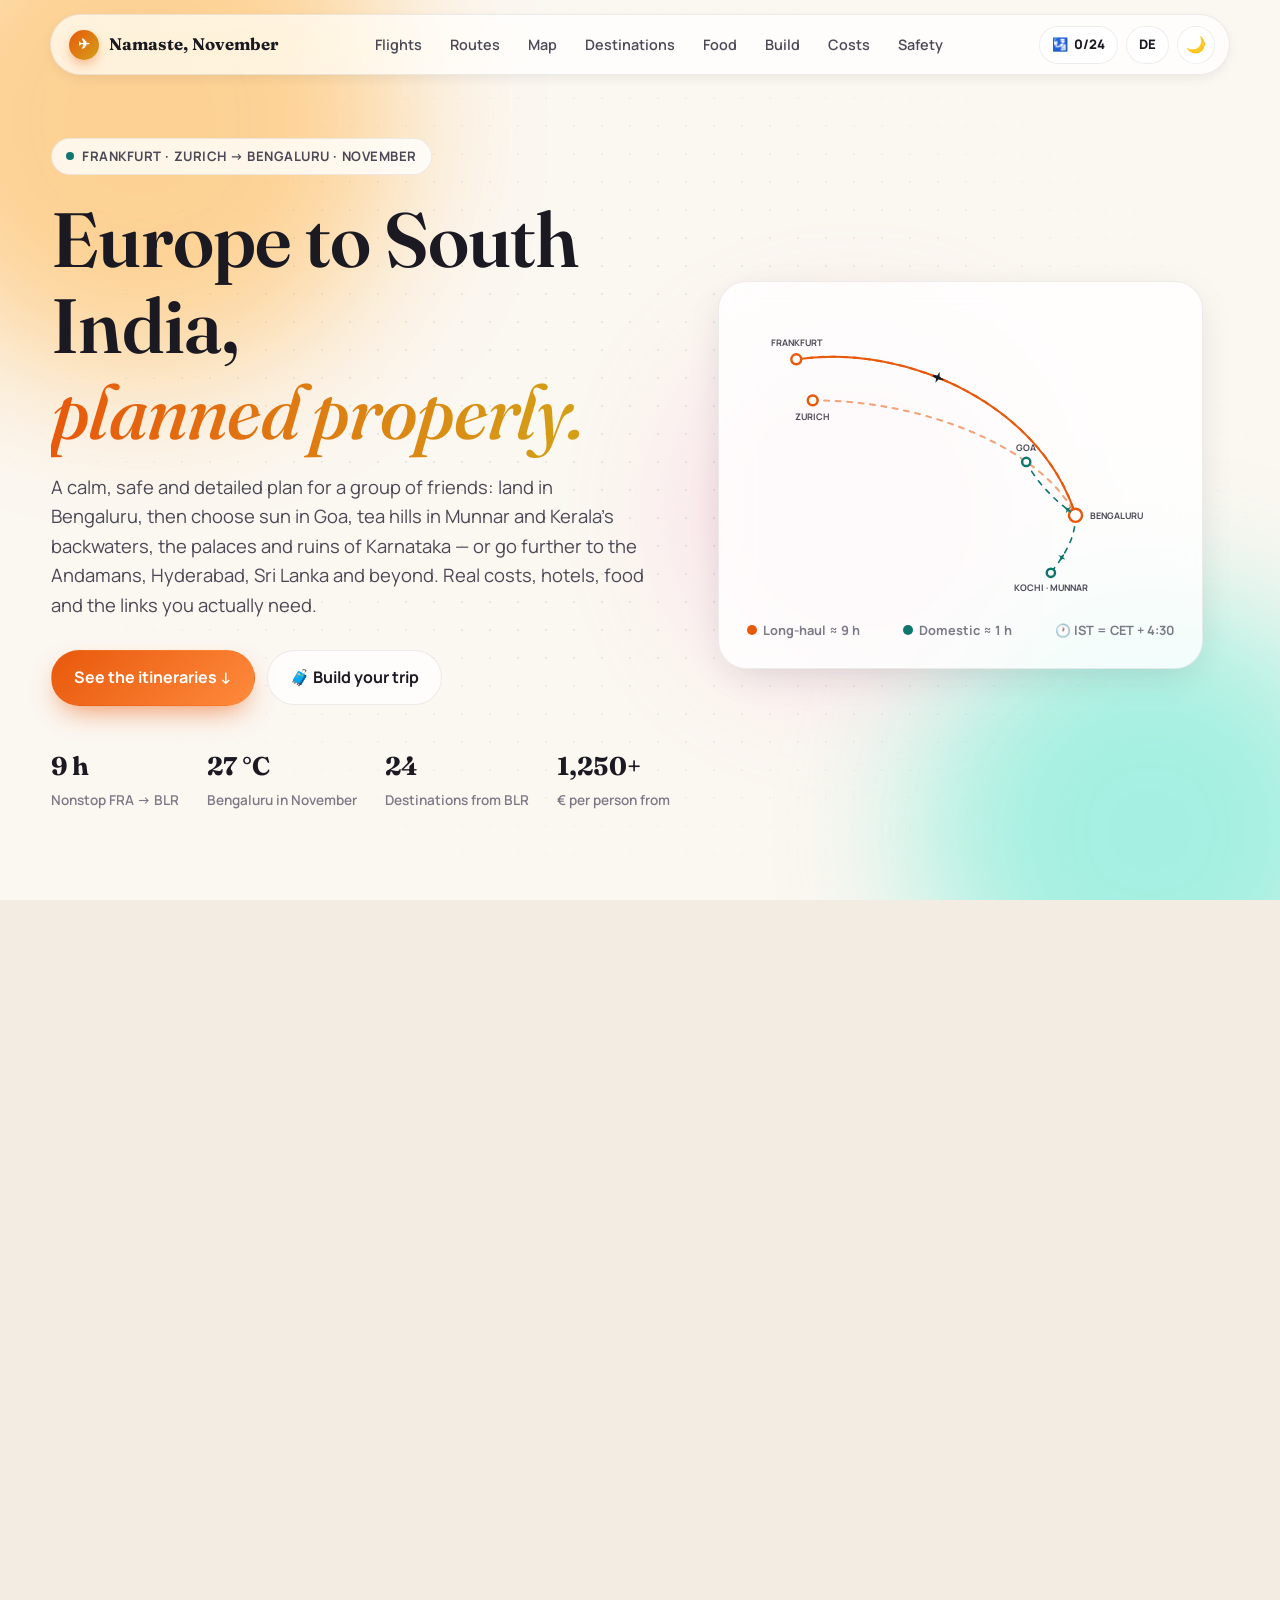
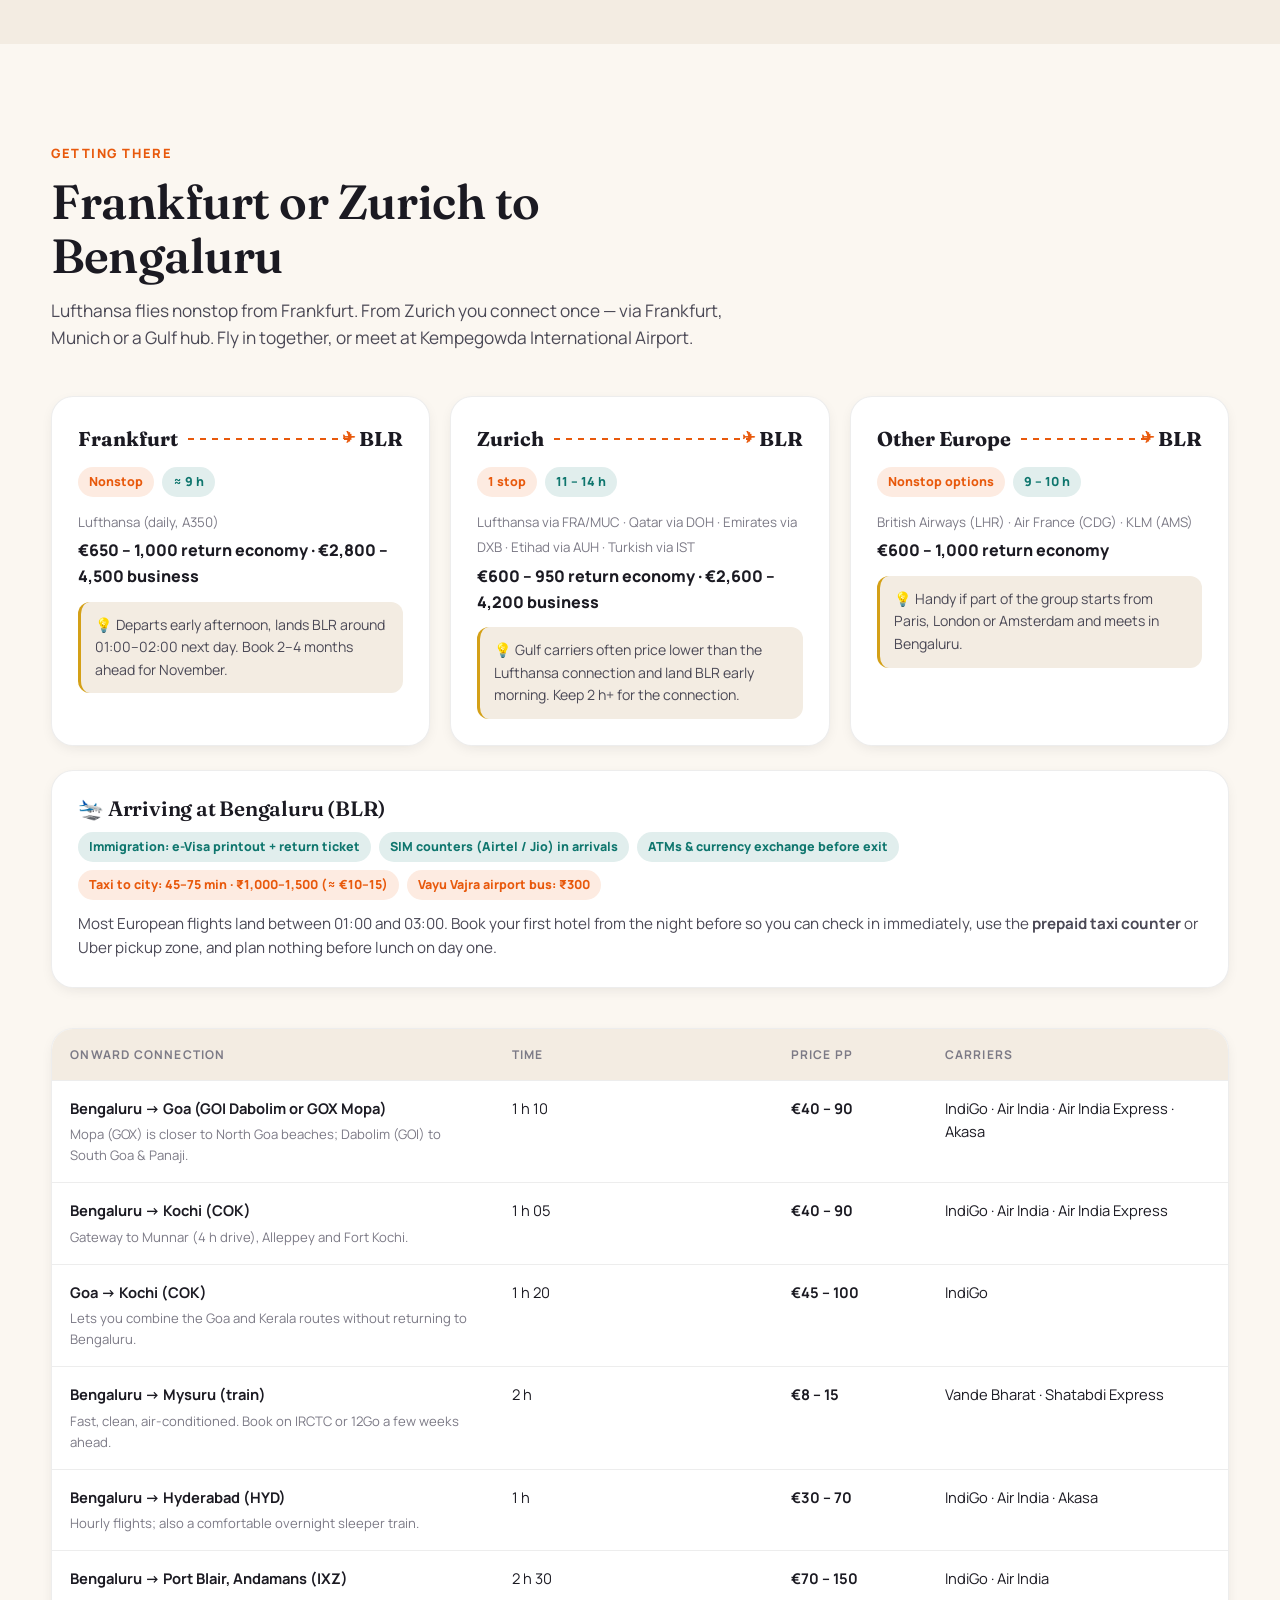
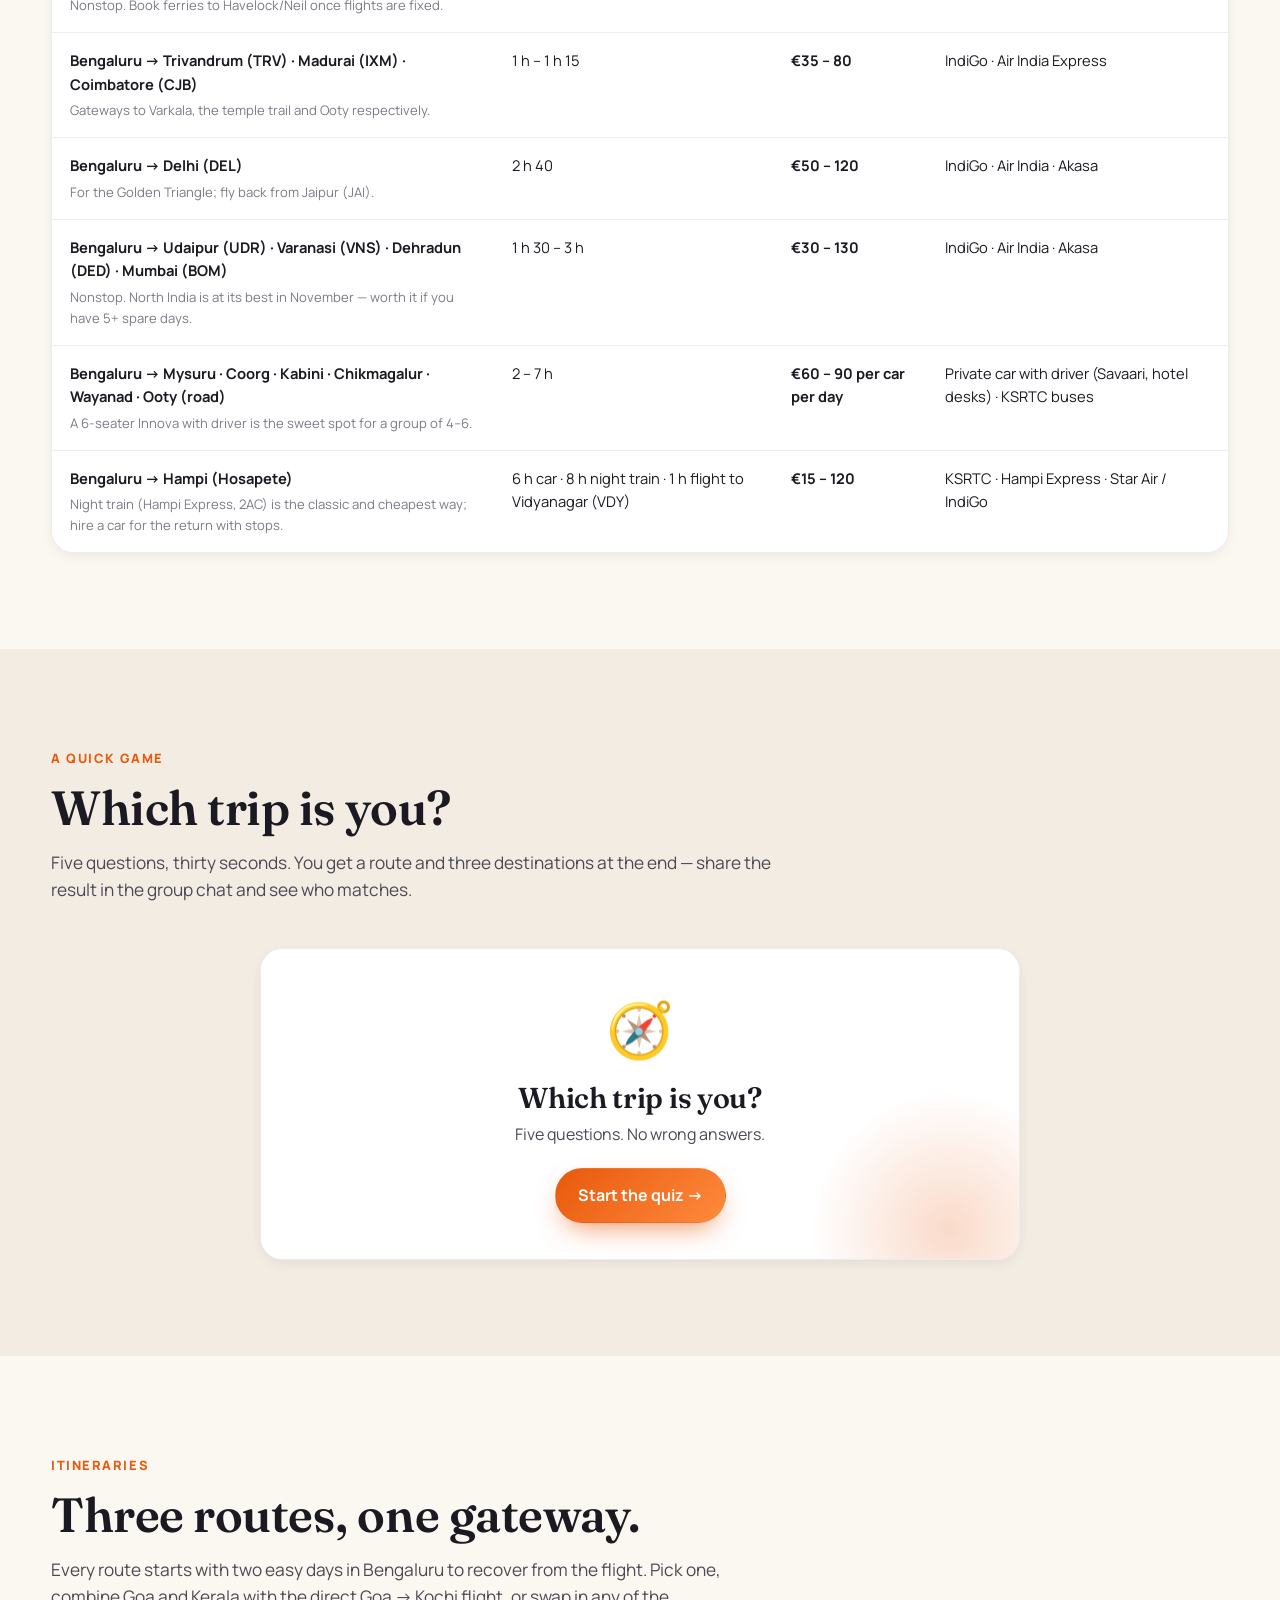
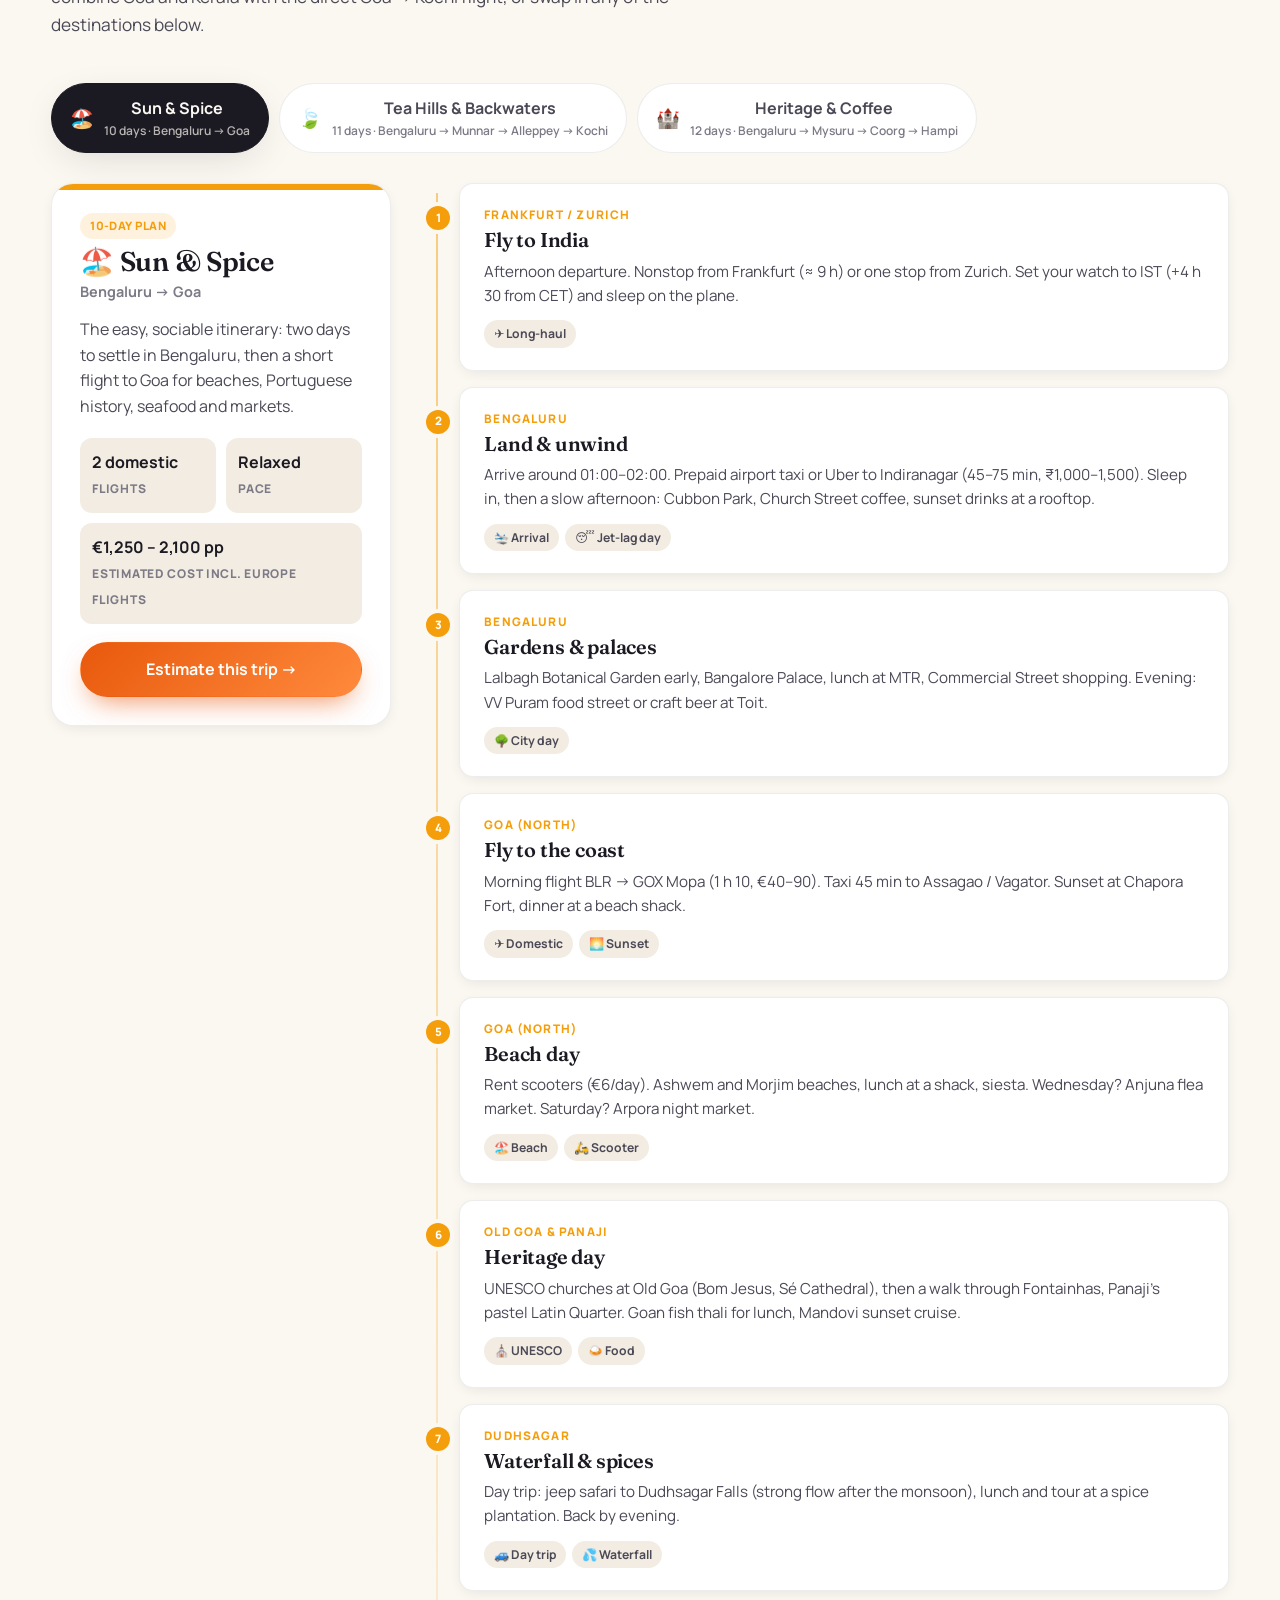
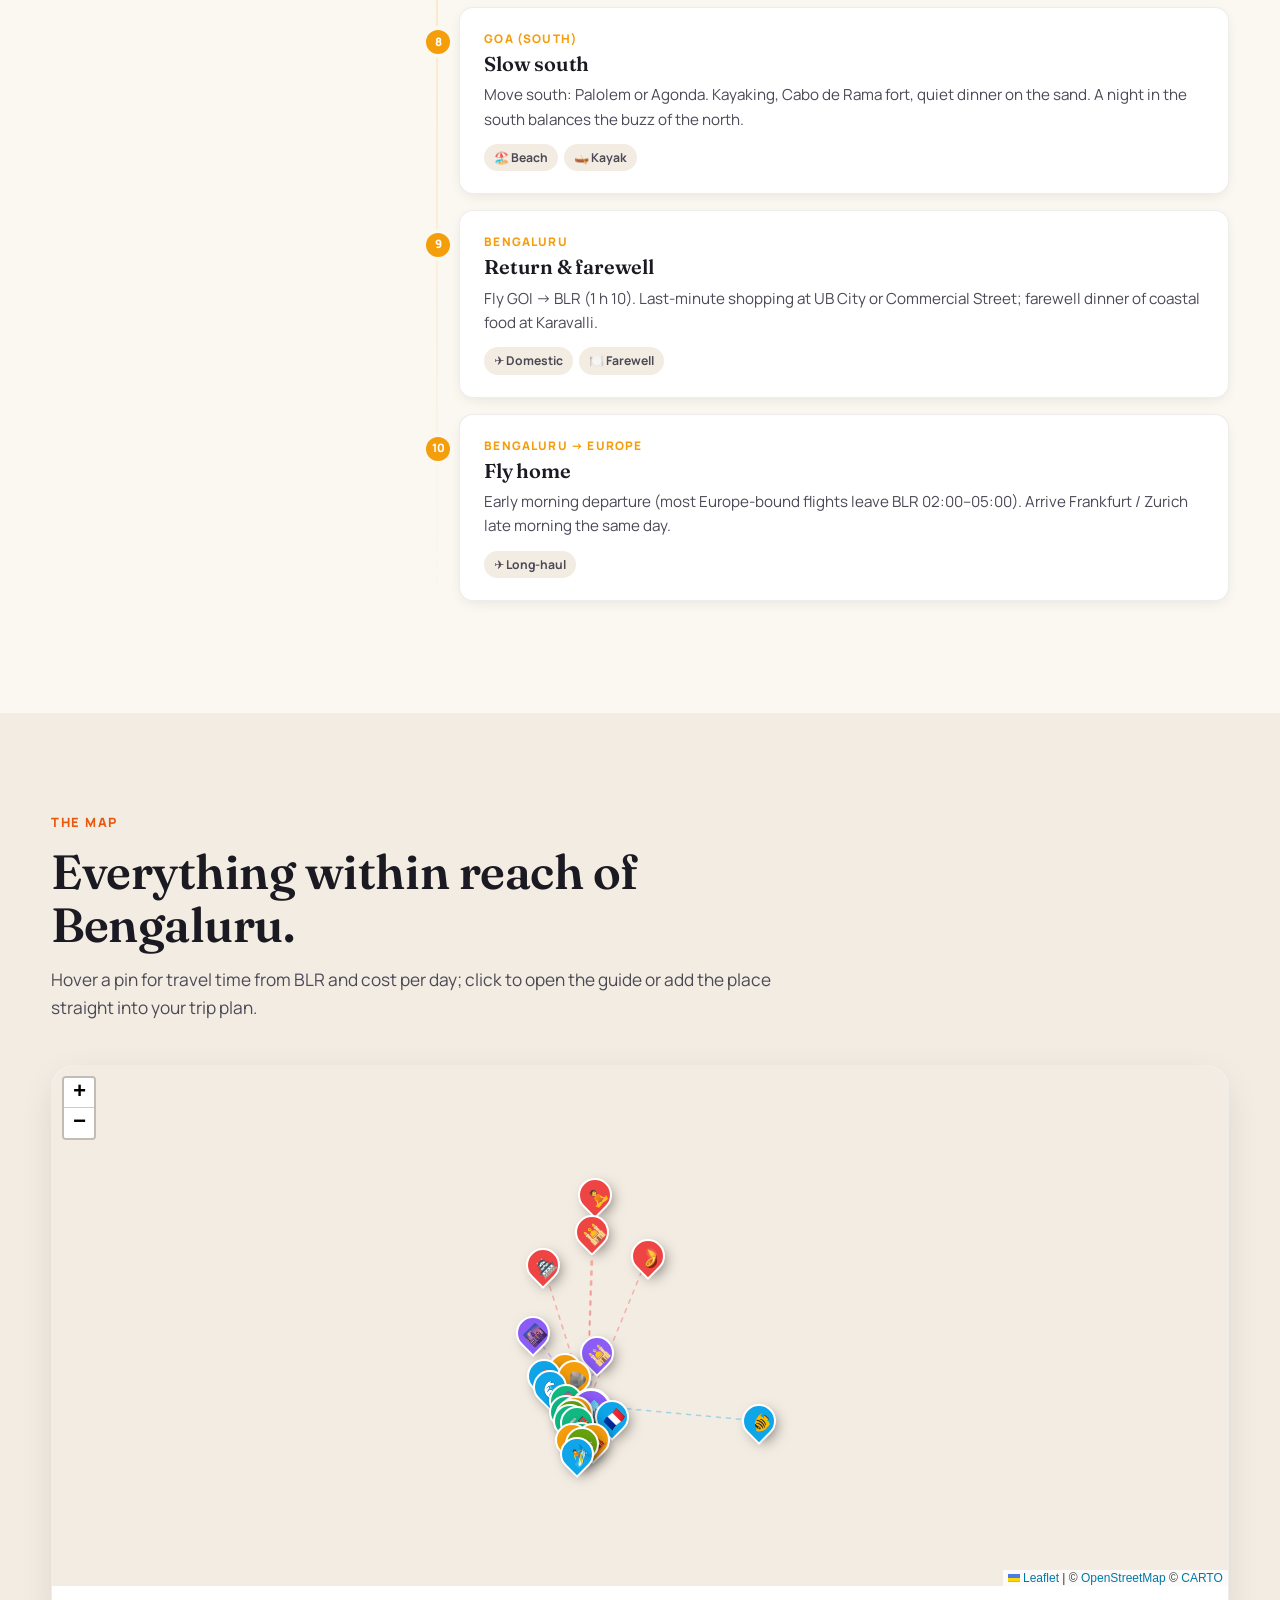
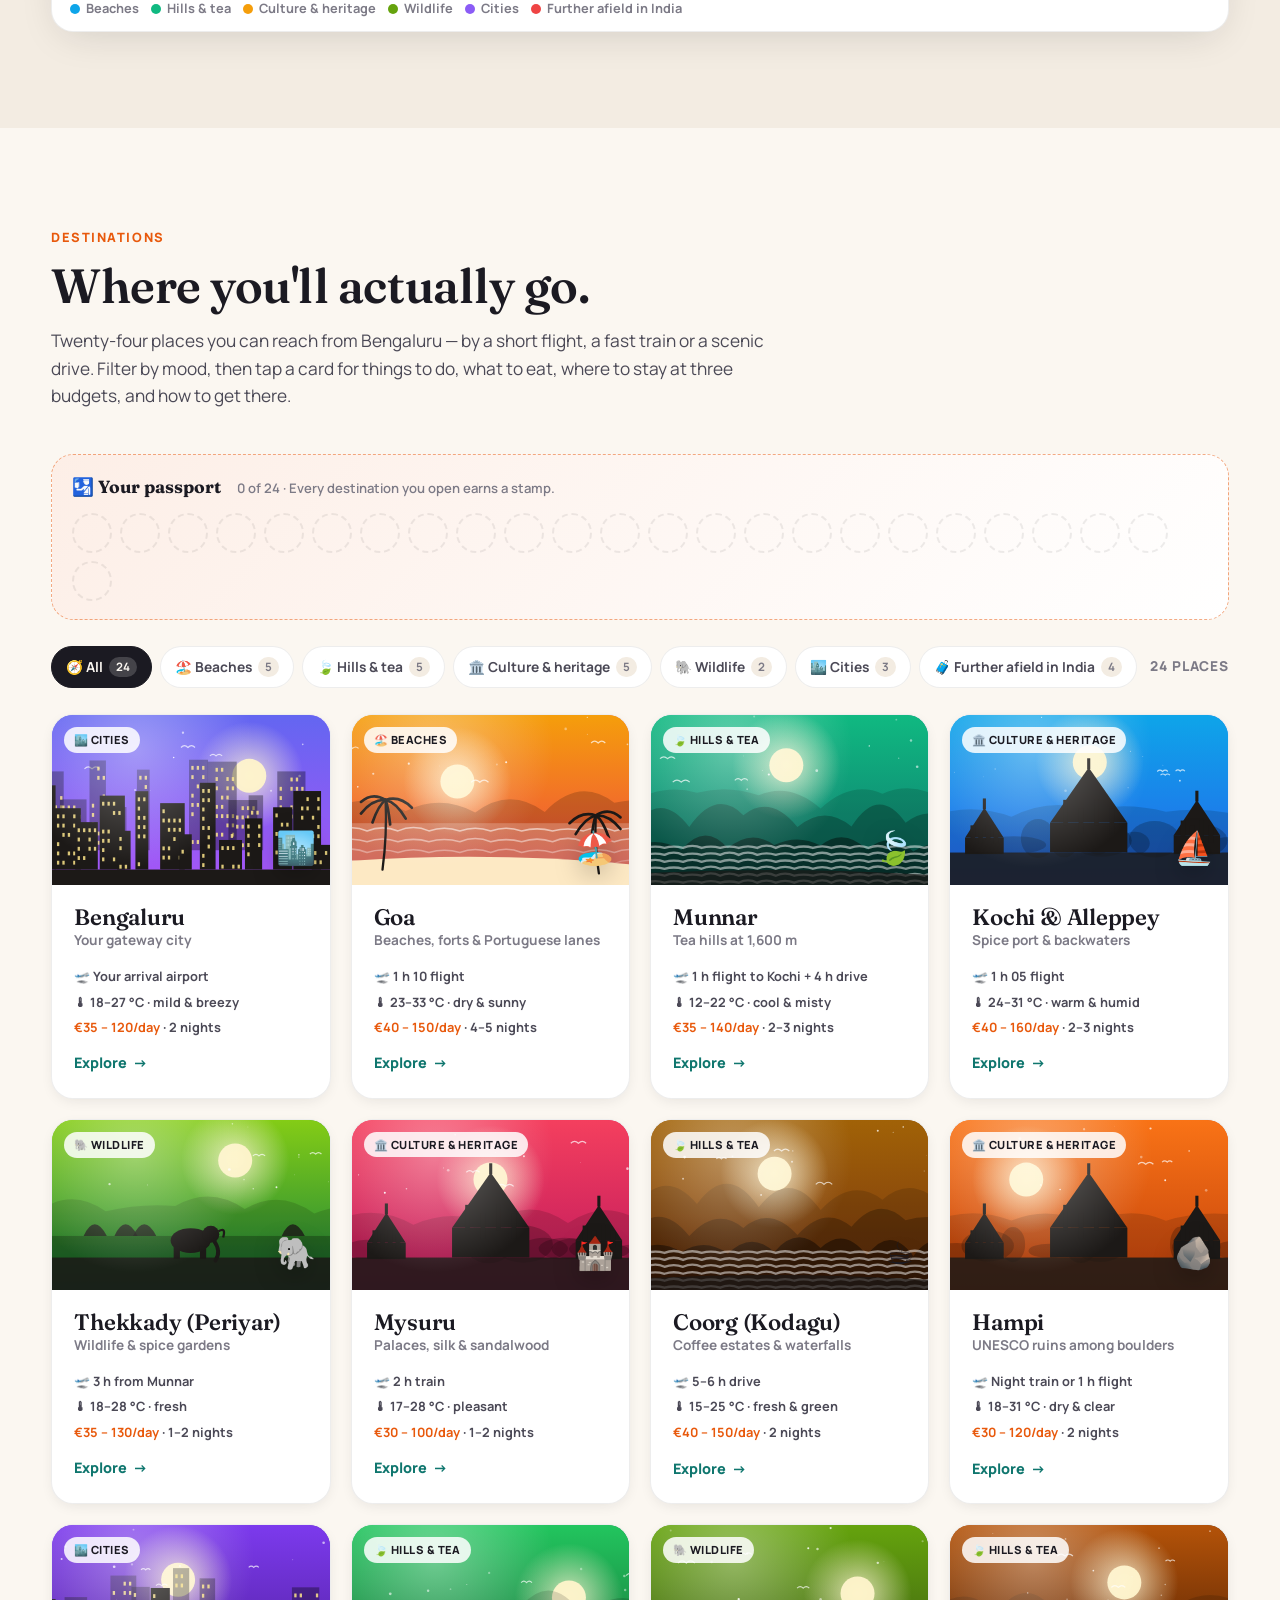
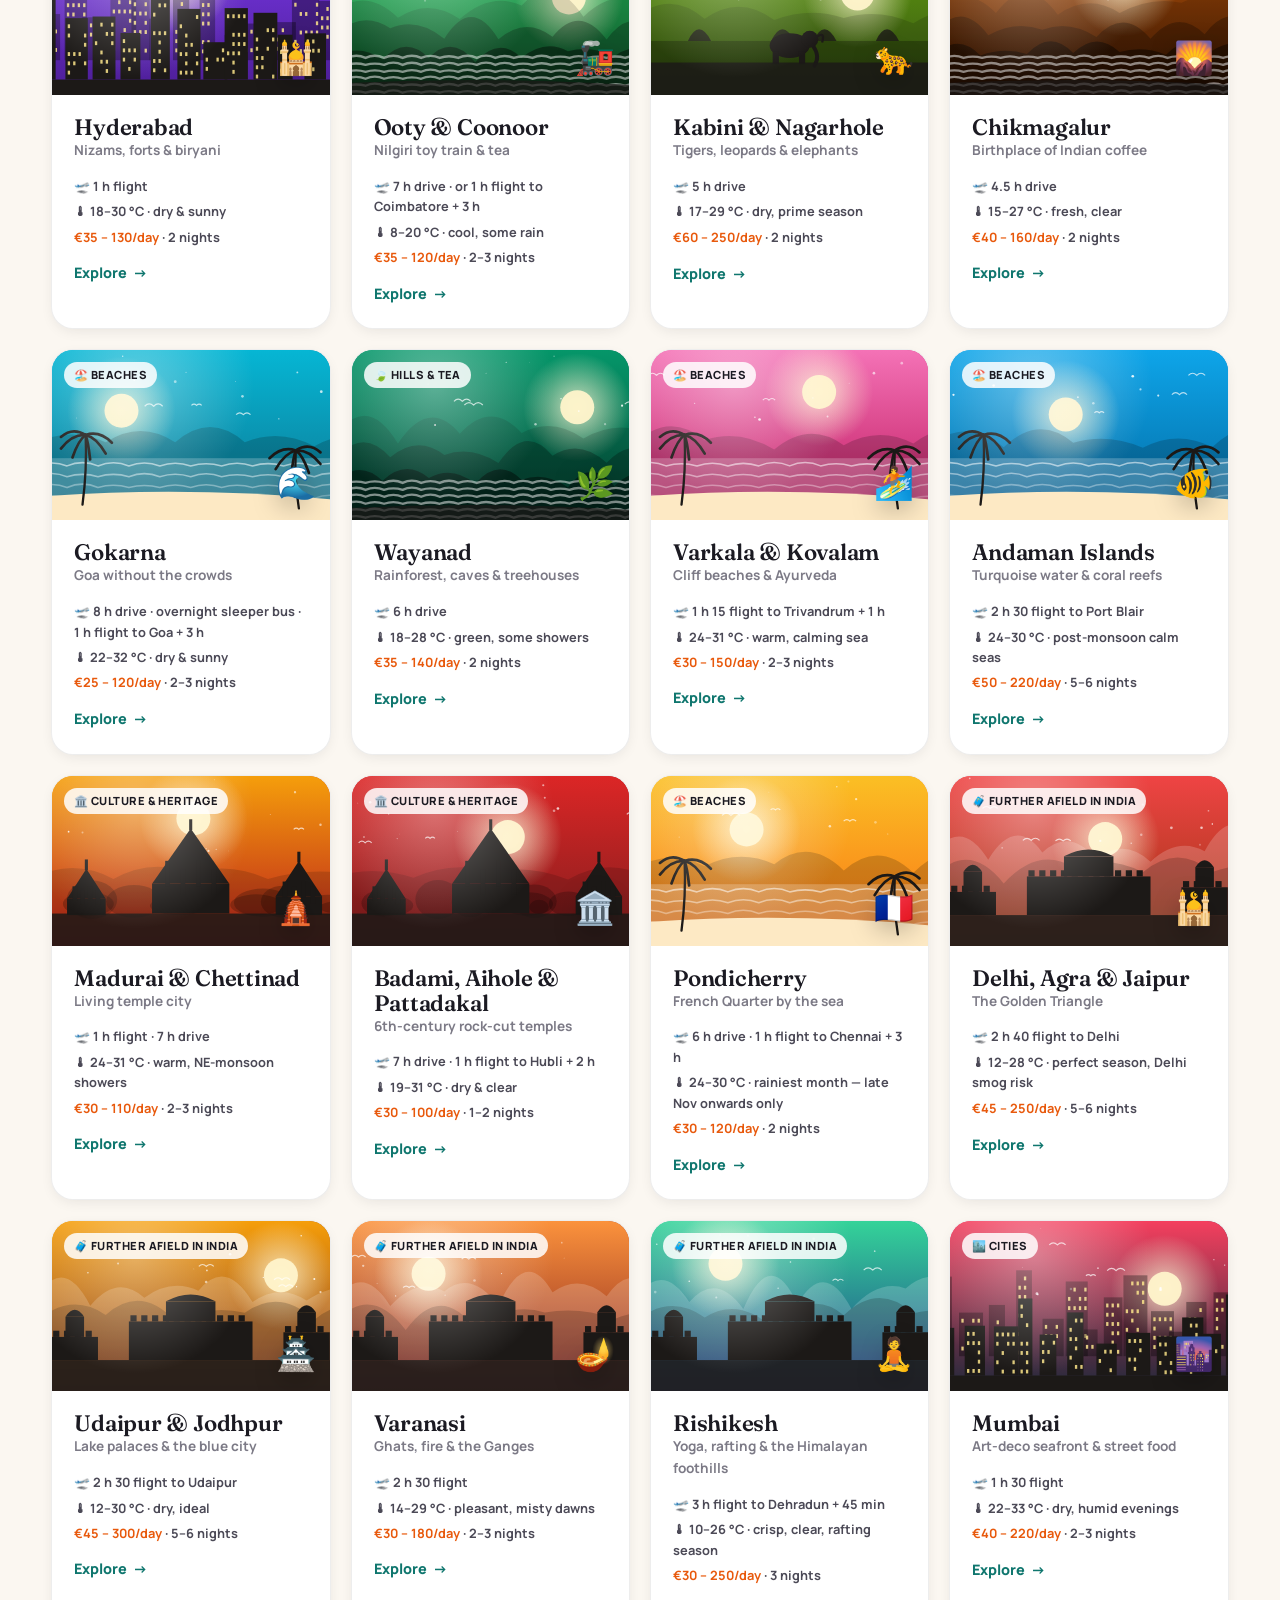
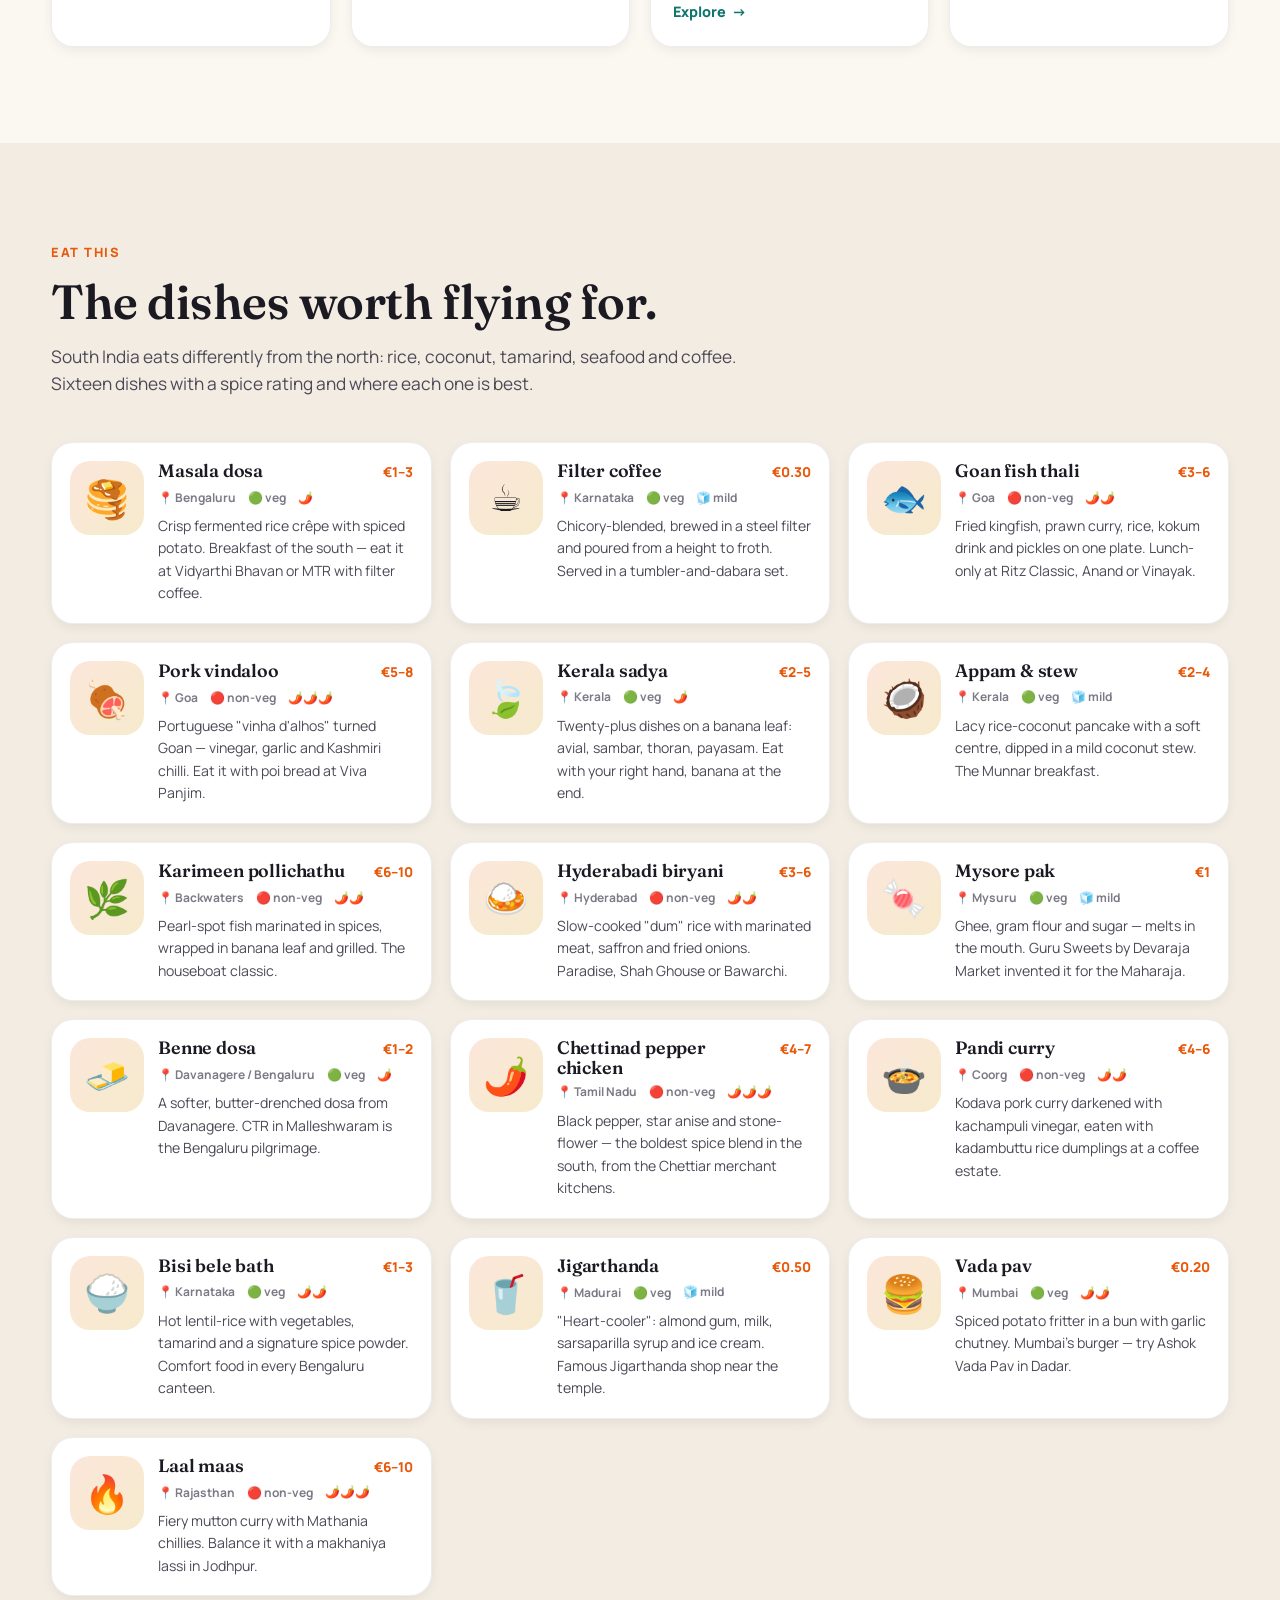
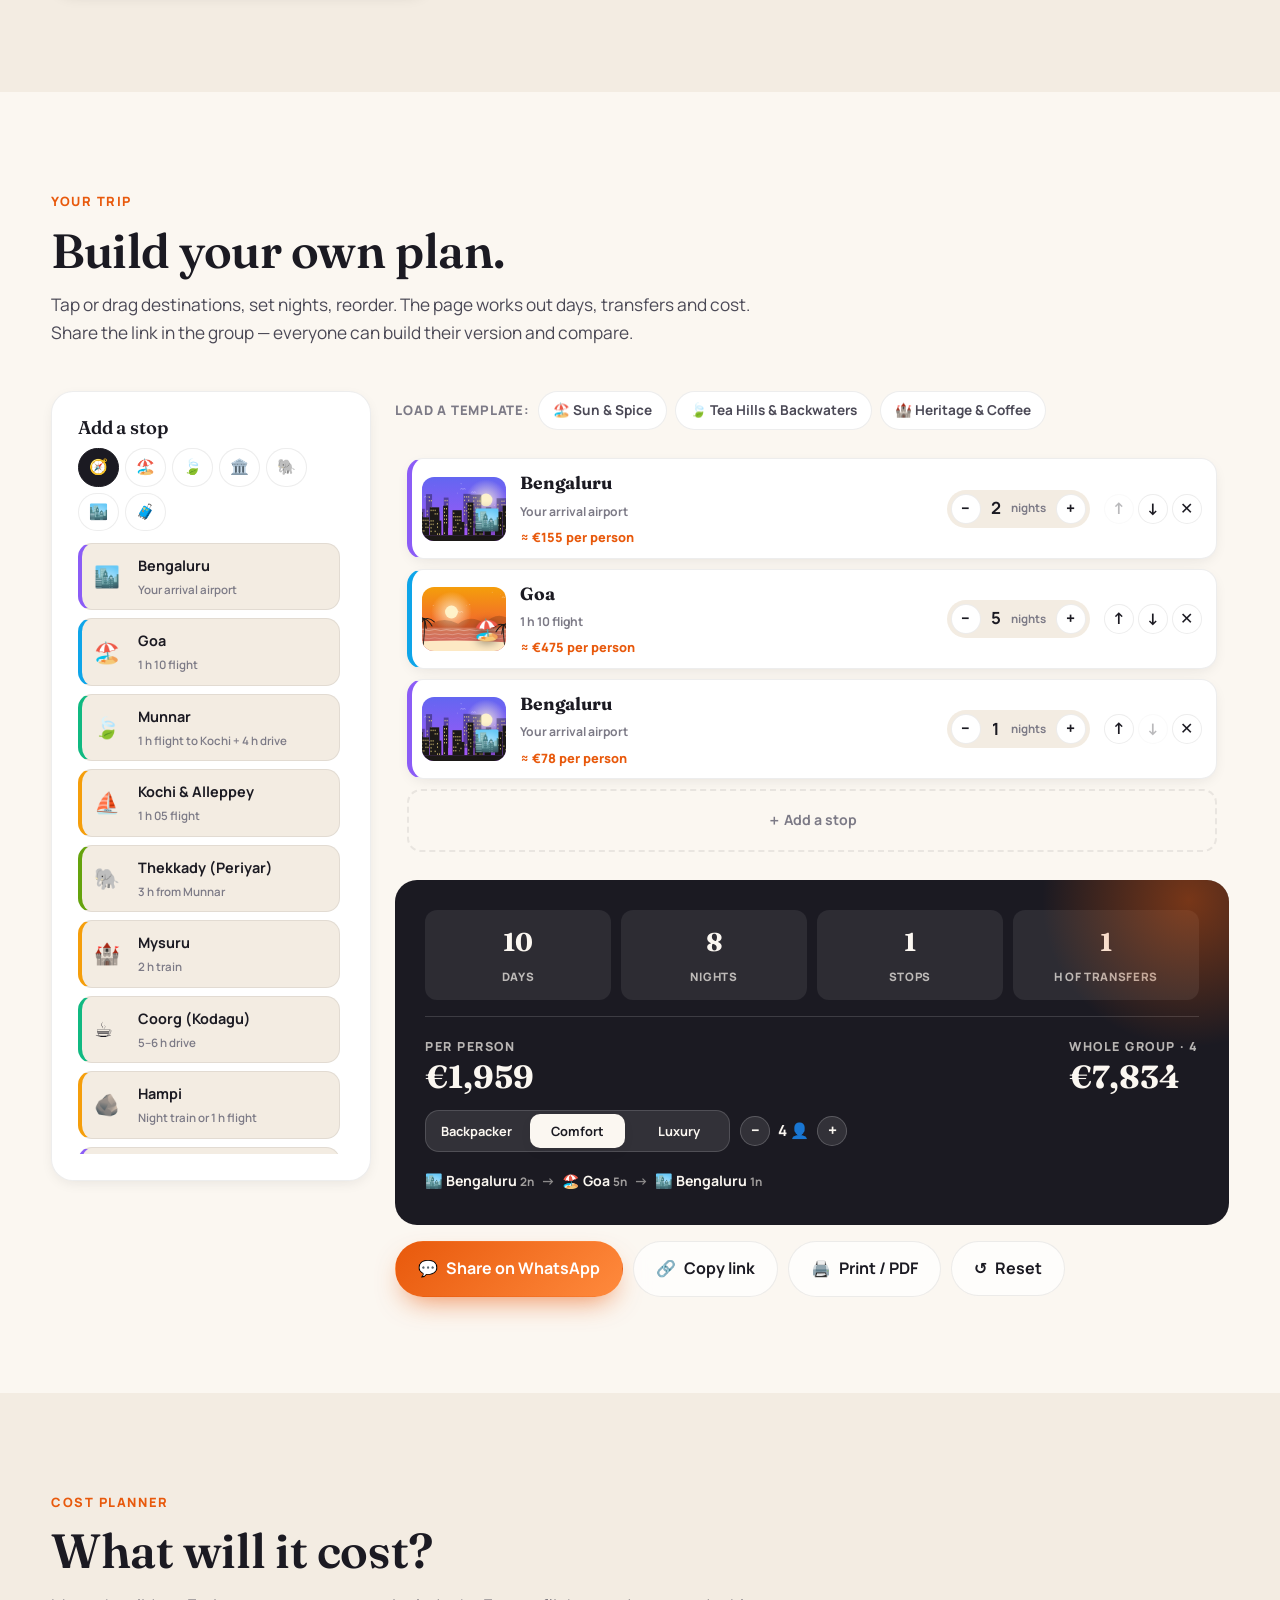
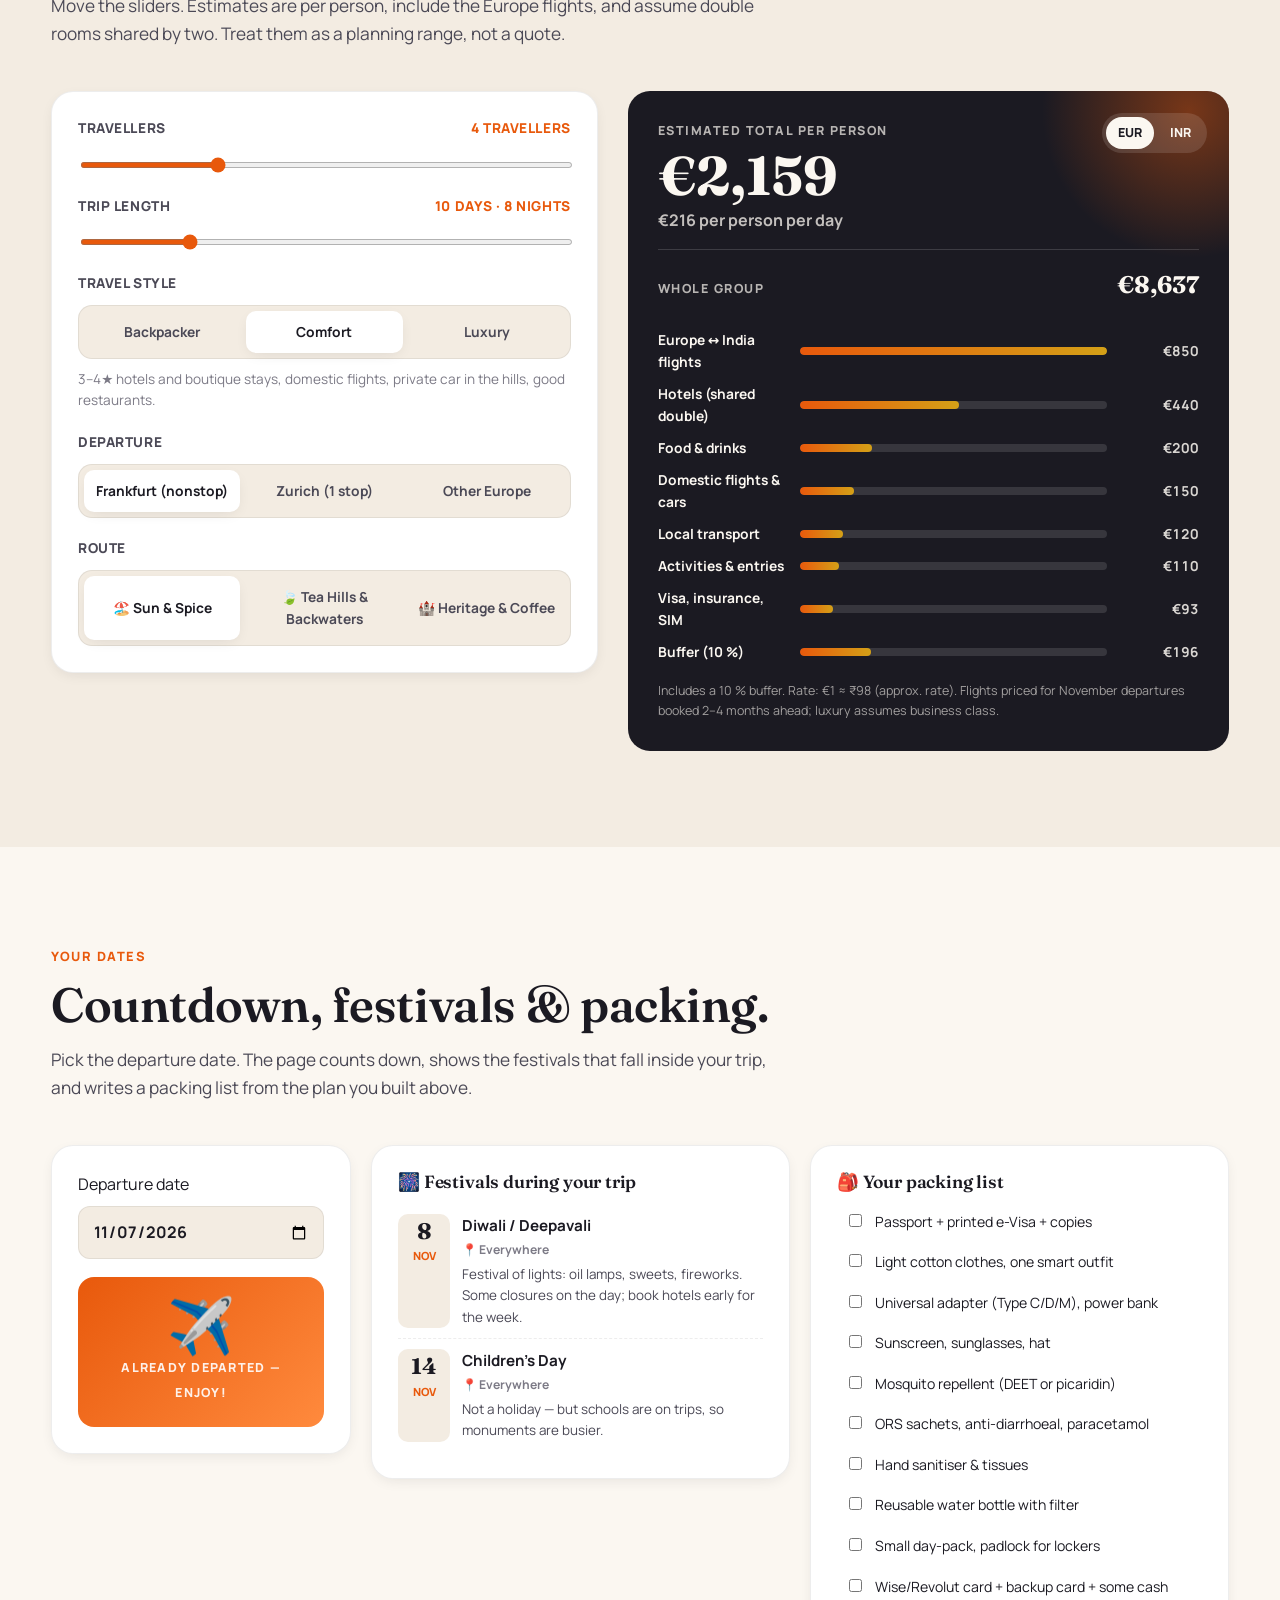
==== commit 597c6cd1: "Add live weather from Open-Meteo with forecast and last-November averages One request fetches curren" ====
--- a/travel/index.html
+++ b/travel/index.html
@@ -100,6 +100,7 @@
       <p data-i18n="weather.p">South India dries out and cools down in November. Here's how each stop on the map feels — and the one region to leave for another trip.</p>
     </div>
     <div class="weather-row" id="weatherRow"></div>
+    <p class="wx-status" id="wxStatus"></p>
   </div>
 </section>
 
--- a/travel/styles.css
+++ b/travel/styles.css
@@ -421,7 +421,8 @@
 
 /* Builder */
 .builder-layout { display: grid; grid-template-columns: 320px 1fr; gap: 24px; align-items: start; }
-@media (max-width: 960px) { .builder-layout { grid-template-columns: 1fr; } }
+@media (max-width: 960px) { .builder-layout { grid-template-columns: 1fr; } .builder-pool { position: static; max-height: none; } .pool { max-height: 260px; grid-template-columns: 1fr 1fr; } }
+@media (max-width: 560px) { .pool { grid-template-columns: 1fr; } }
 .builder-pool { position: sticky; top: 90px; max-height: calc(100vh - 110px); display: flex; flex-direction: column; }
 .builder-pool h3 { font-size: 1.15rem; margin-bottom: 10px; }
 .pool-filters { display: flex; flex-wrap: wrap; gap: 6px; margin-bottom: 12px; } .filter.small { padding: 6px 10px; font-size: .95rem; }
@@ -478,3 +479,14 @@
   #printArea table { width: 100%; border-collapse: collapse; font-size: 12px; } #printArea th, #printArea td { border: 1px solid #999; padding: 6px 8px; text-align: left; vertical-align: top; }
   #printArea ul { columns: 2; font-size: 12px; } #printArea .fine { font-size: 10px; color: #666; }
 }
+
+/* Live weather */
+.weather-card .live, .modal-live { display: none; }
+.weather-card .live.on { display: grid; gap: 4px; margin-top: 10px; padding: 10px 12px; border-radius: 12px; background: var(--bg-2); font-size: .78rem; font-weight: 700; color: var(--ink-2); animation: fadeUp .5s var(--ease); }
+.modal-live.on { display: flex; flex-wrap: wrap; gap: 6px 14px; margin-top: 10px; padding: 10px 14px; border-radius: 12px; background: var(--bg-2); font-size: .82rem; font-weight: 700; color: var(--ink-2); }
+.live b { color: var(--ink); font-size: .95rem; }
+.live .wx-trip b { color: var(--accent); } .live .wx-soon, .live .wx-last { color: var(--muted); font-weight: 600; }
+.wx-status { margin-top: 4px; font-size: .78rem; font-weight: 700; color: var(--muted); display: flex; align-items: center; gap: 8px; }
+.wx-status a { color: var(--muted); }
+.pulse-dot { width: 8px; height: 8px; border-radius: 50%; background: var(--accent-2); box-shadow: 0 0 0 0 rgba(15, 118, 110, .6); animation: pulse 2s infinite; }
+.stop-wx { color: var(--ink-2); font-weight: 700; }
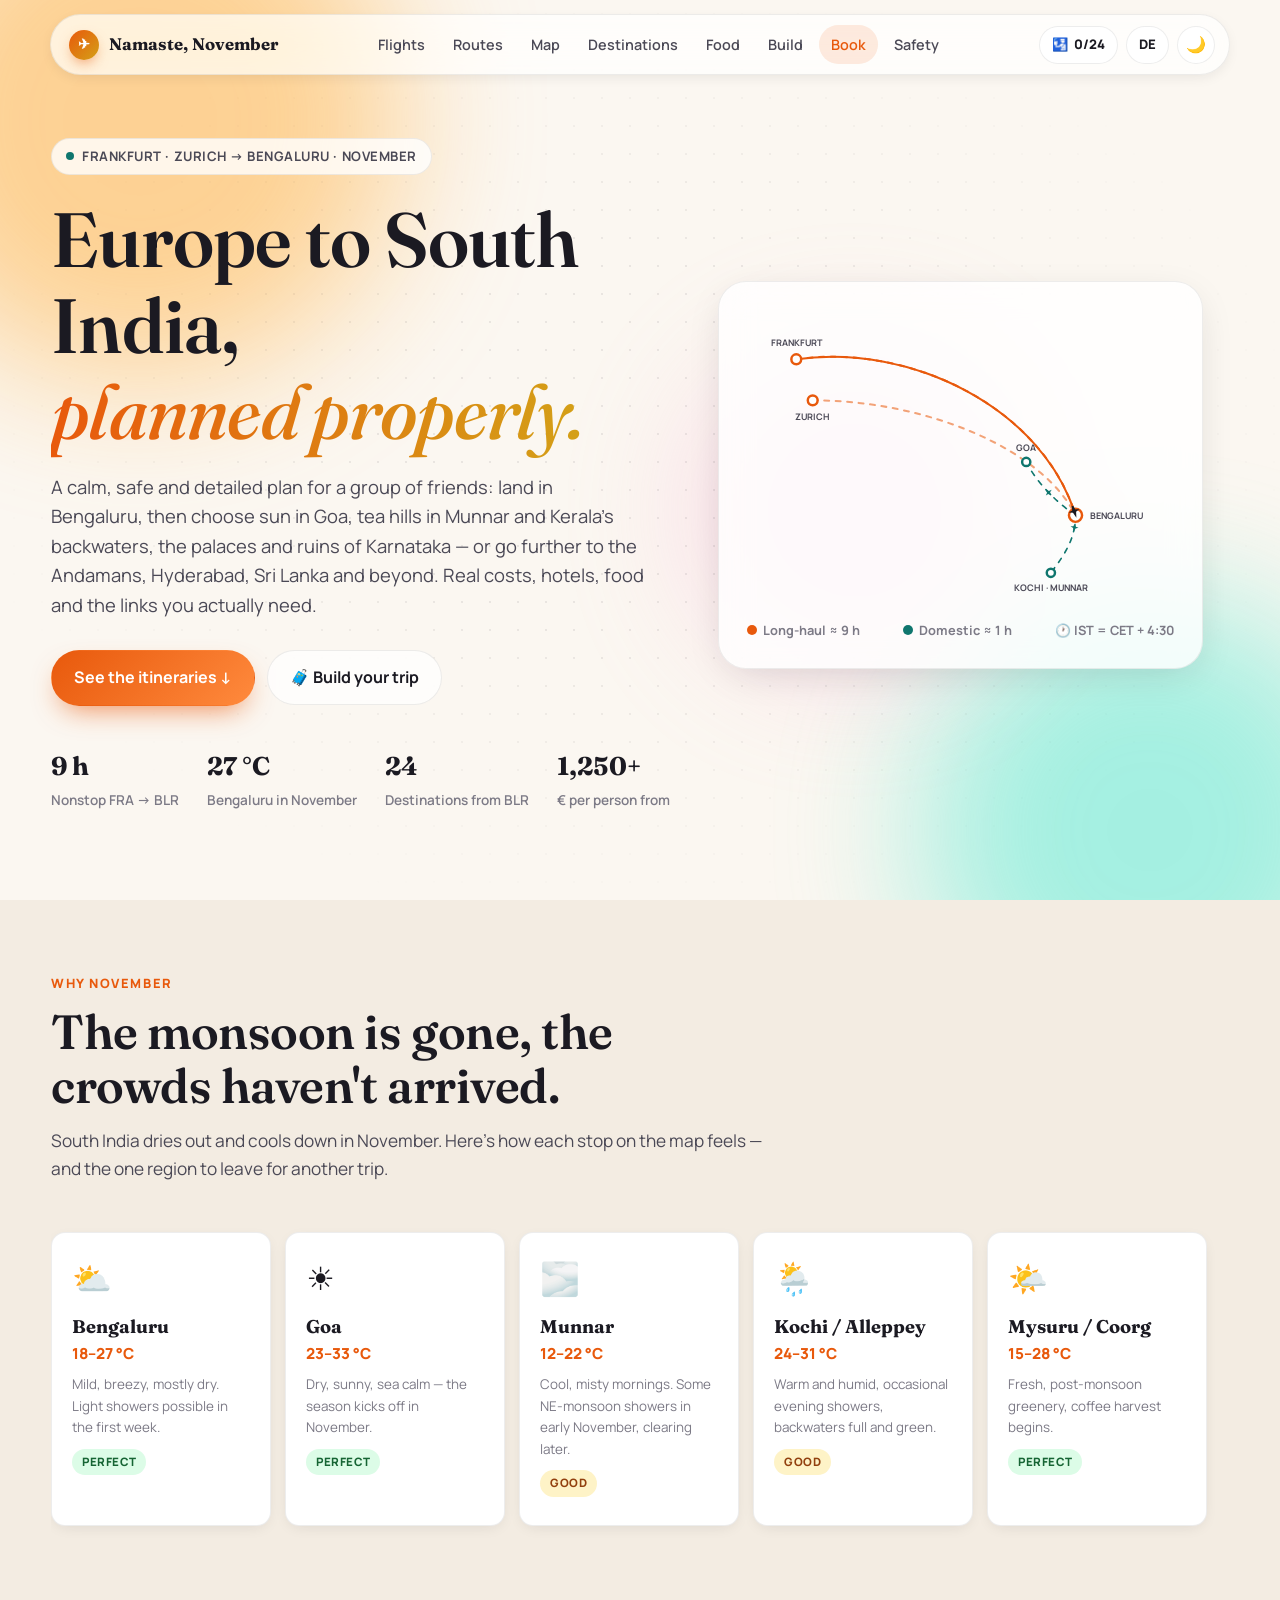
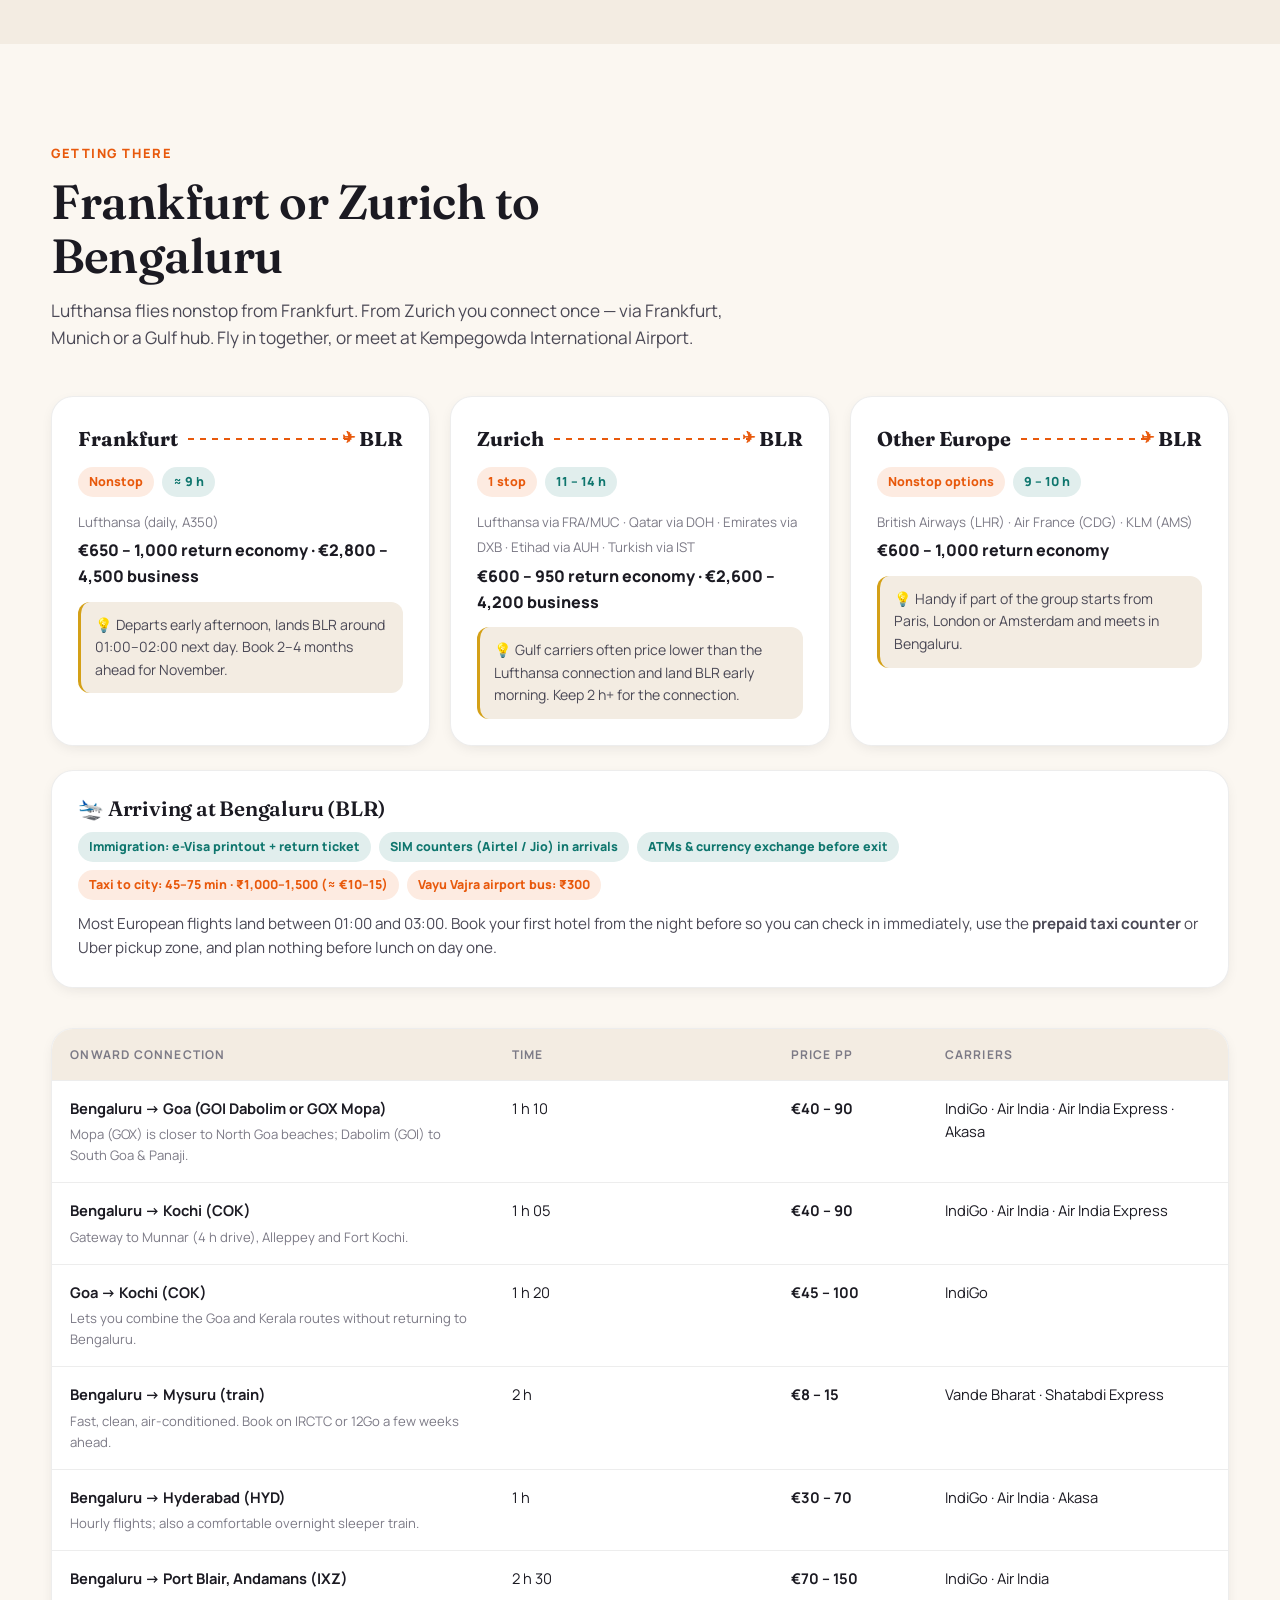
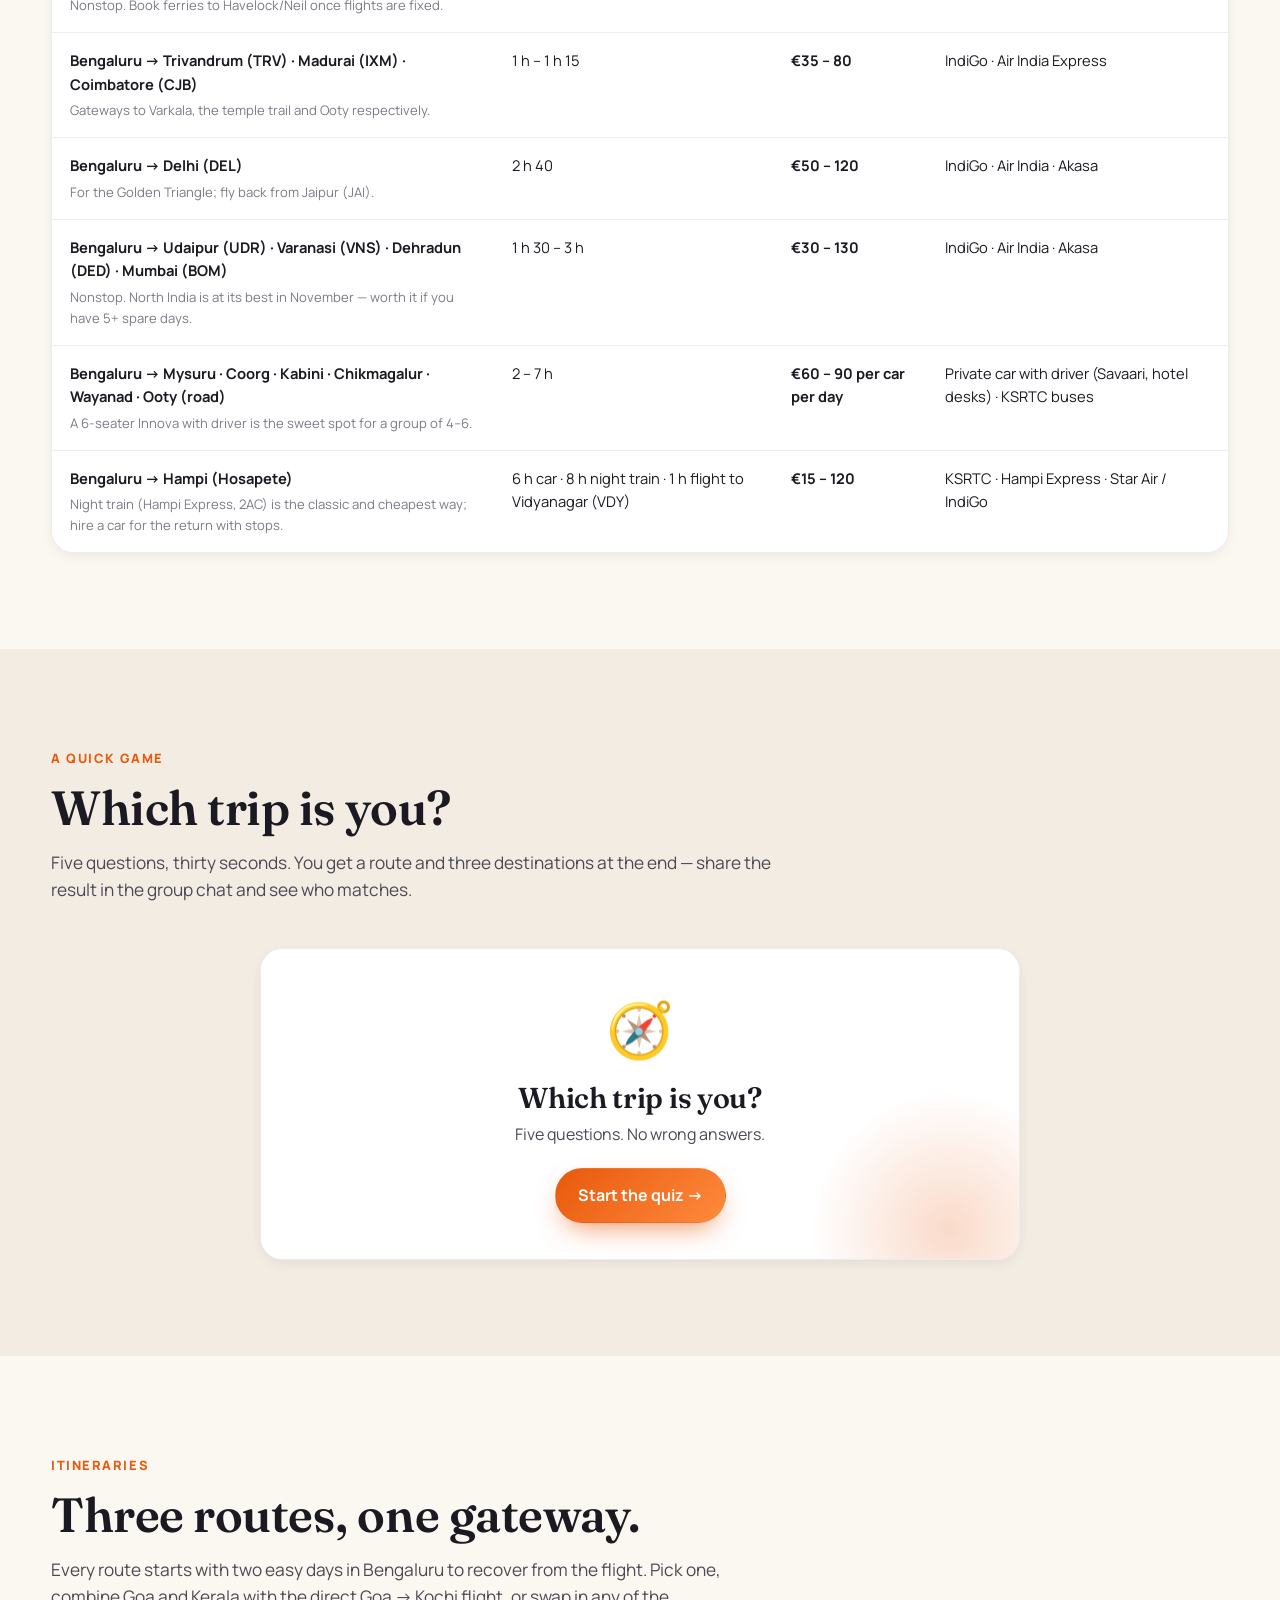
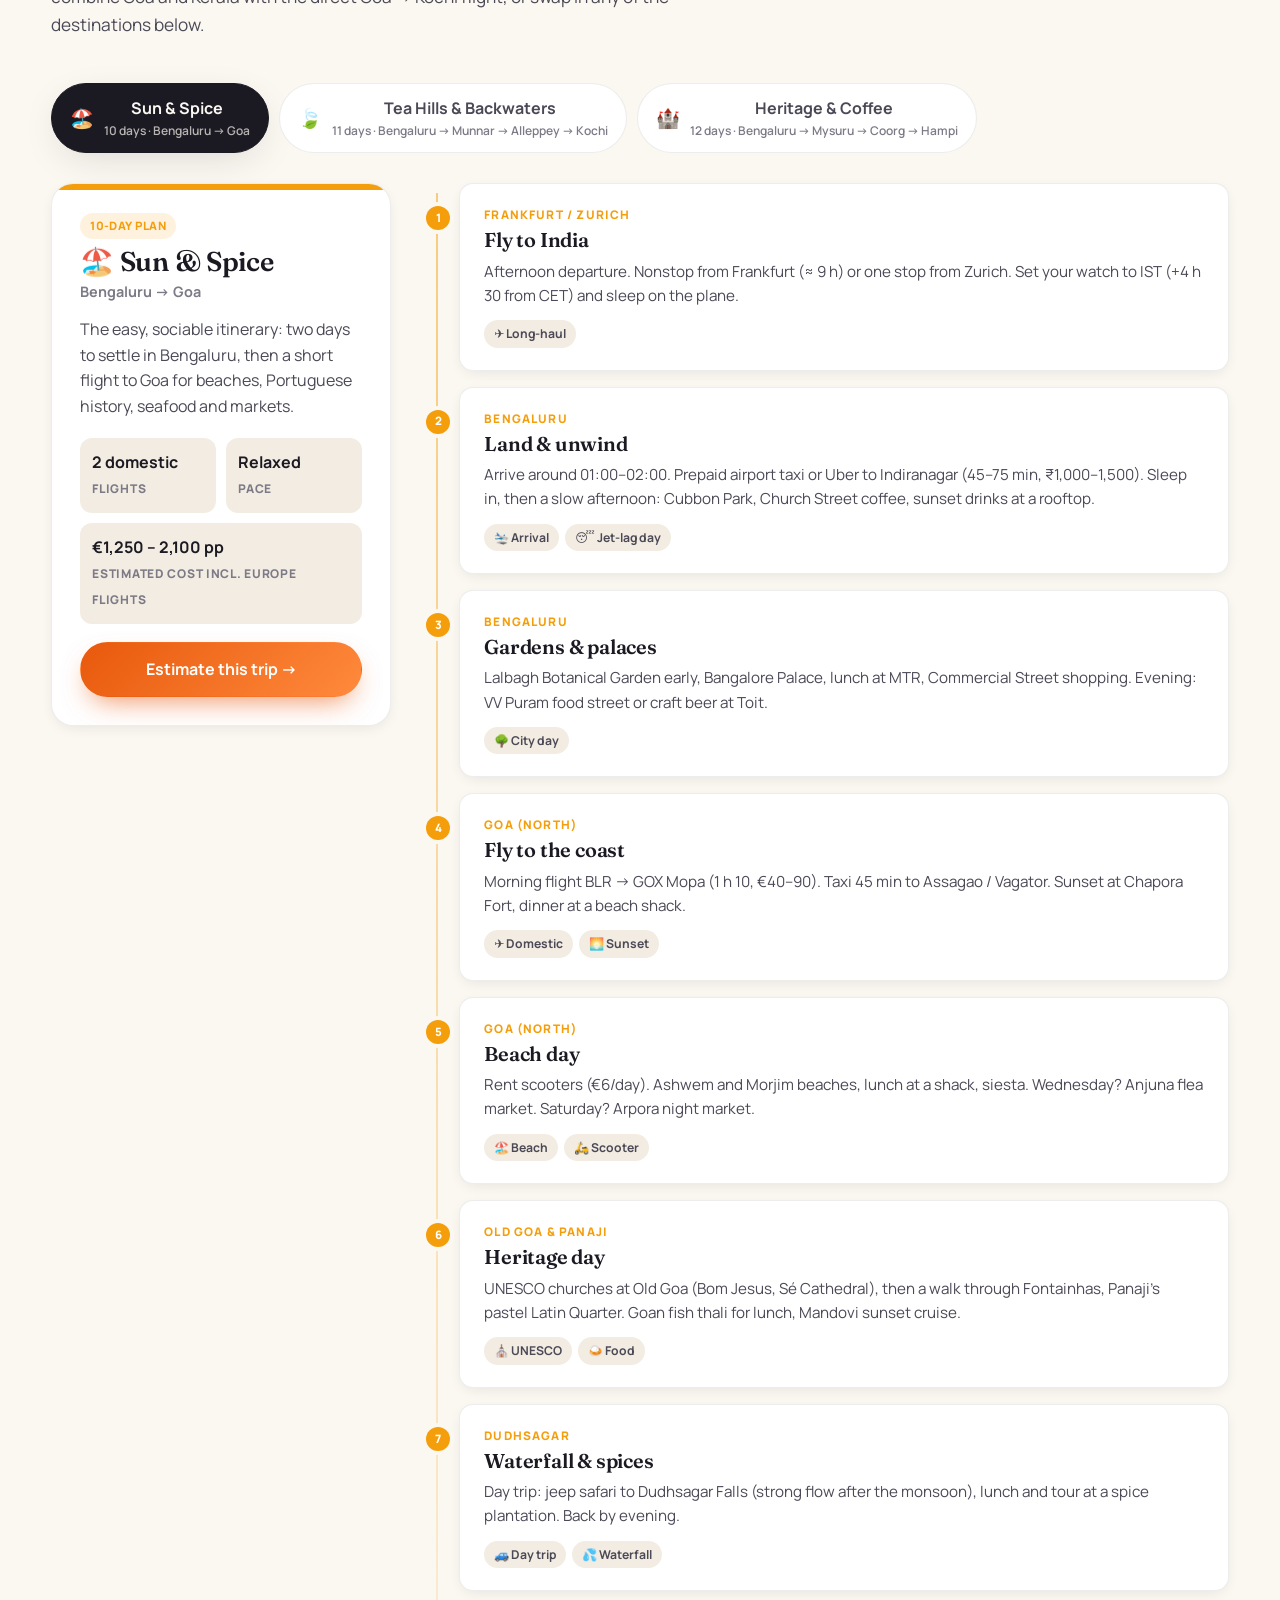
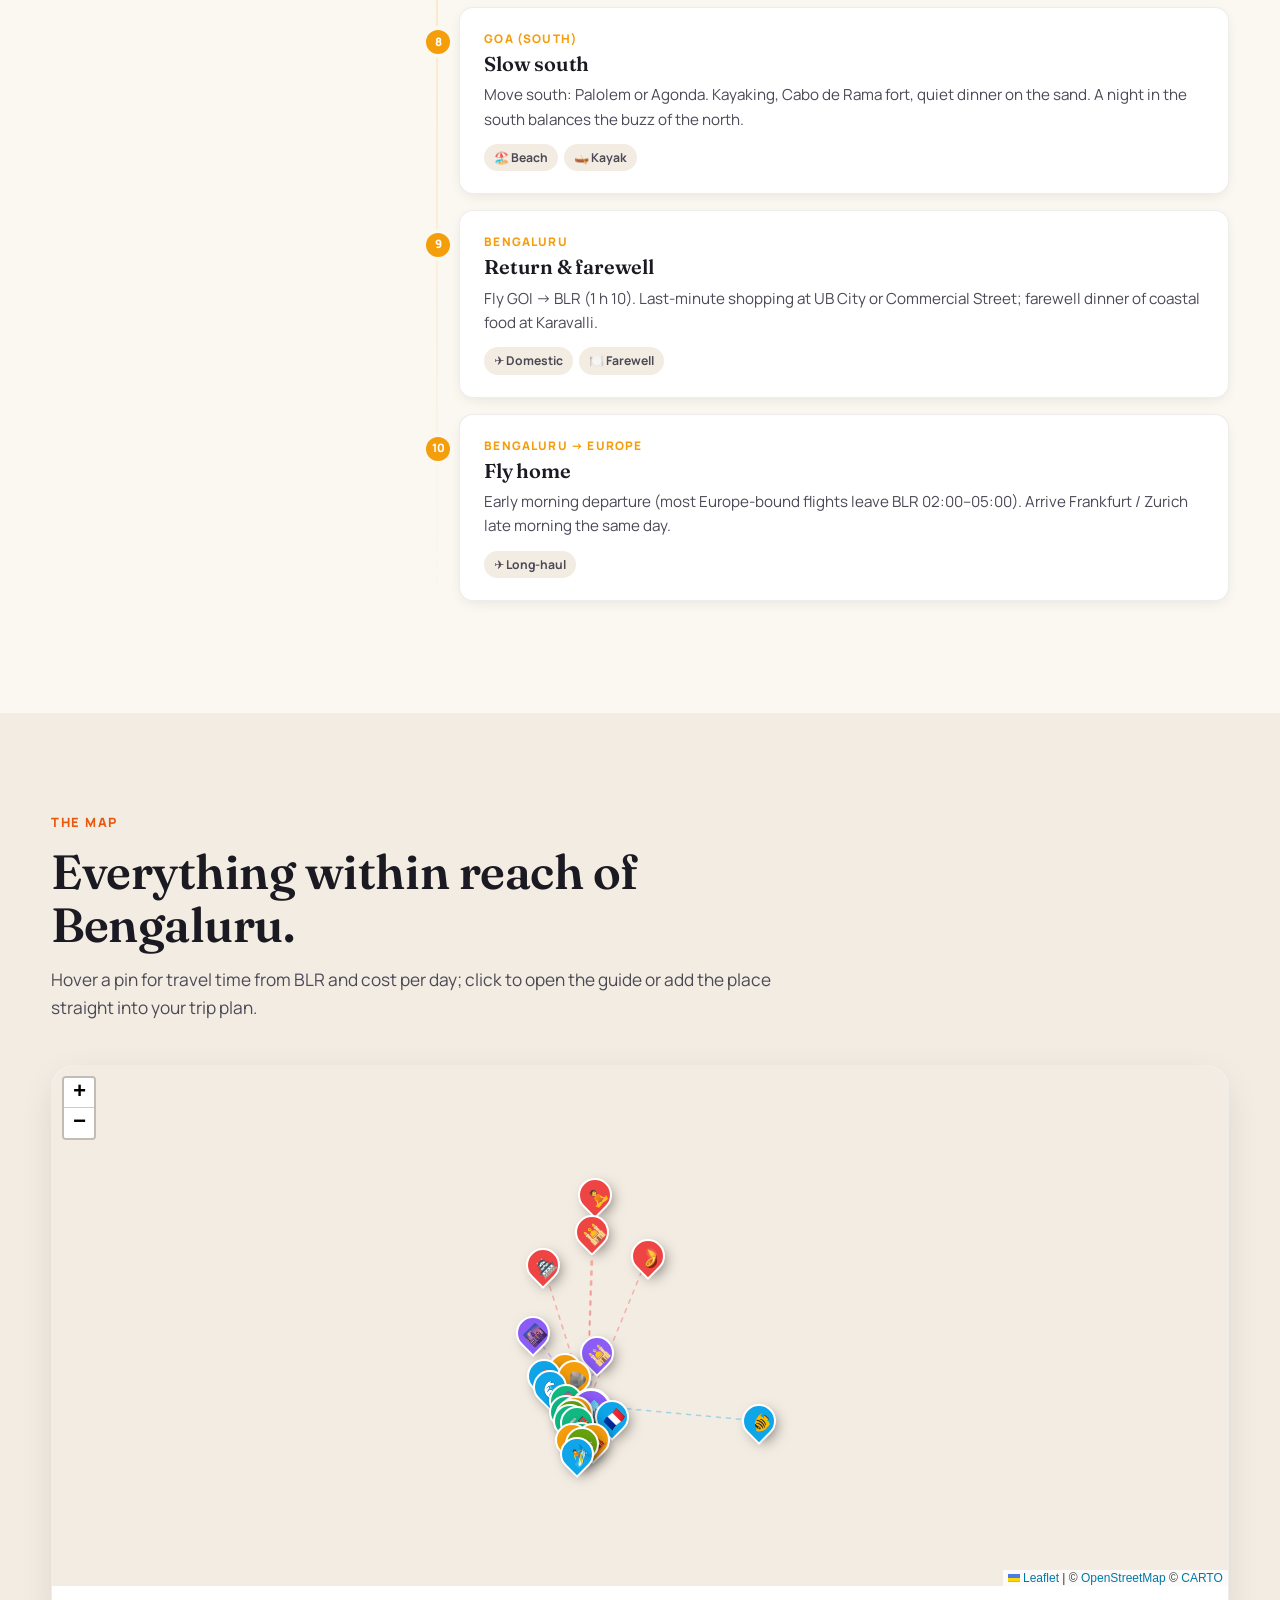
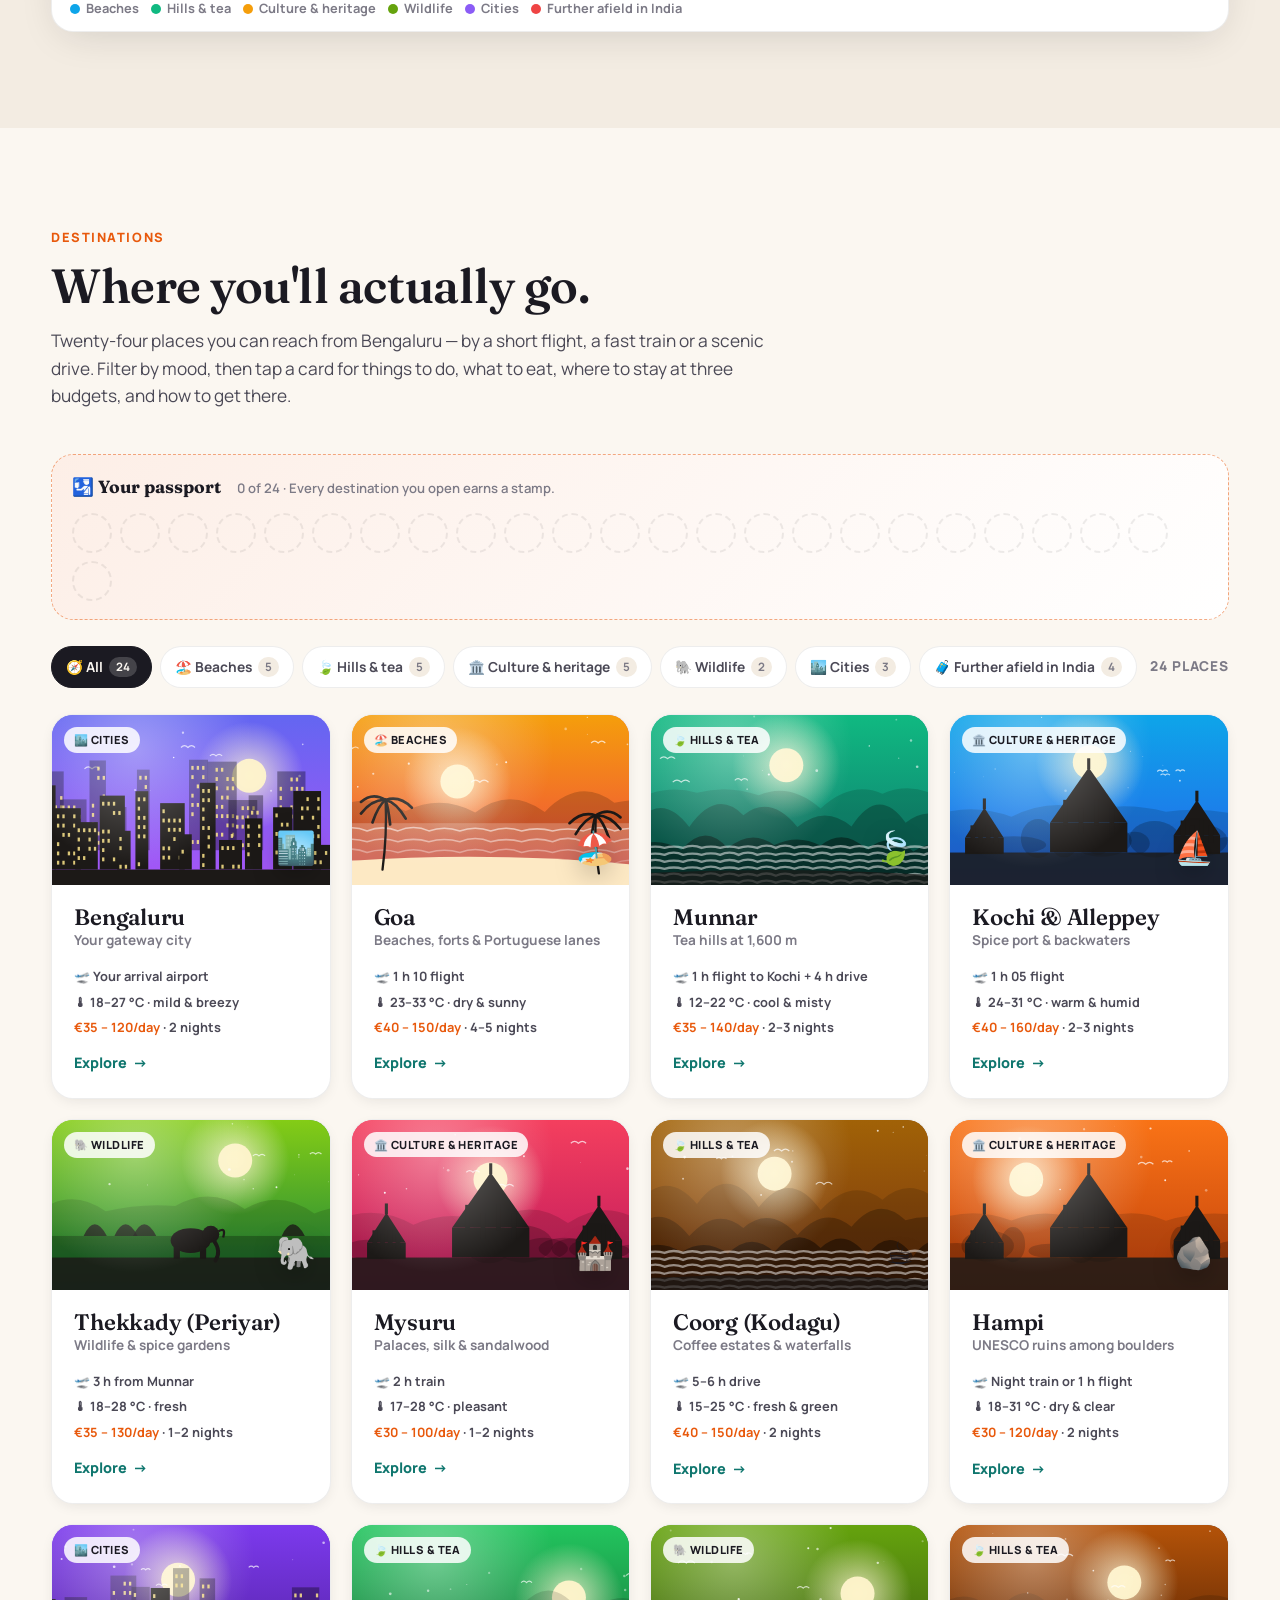
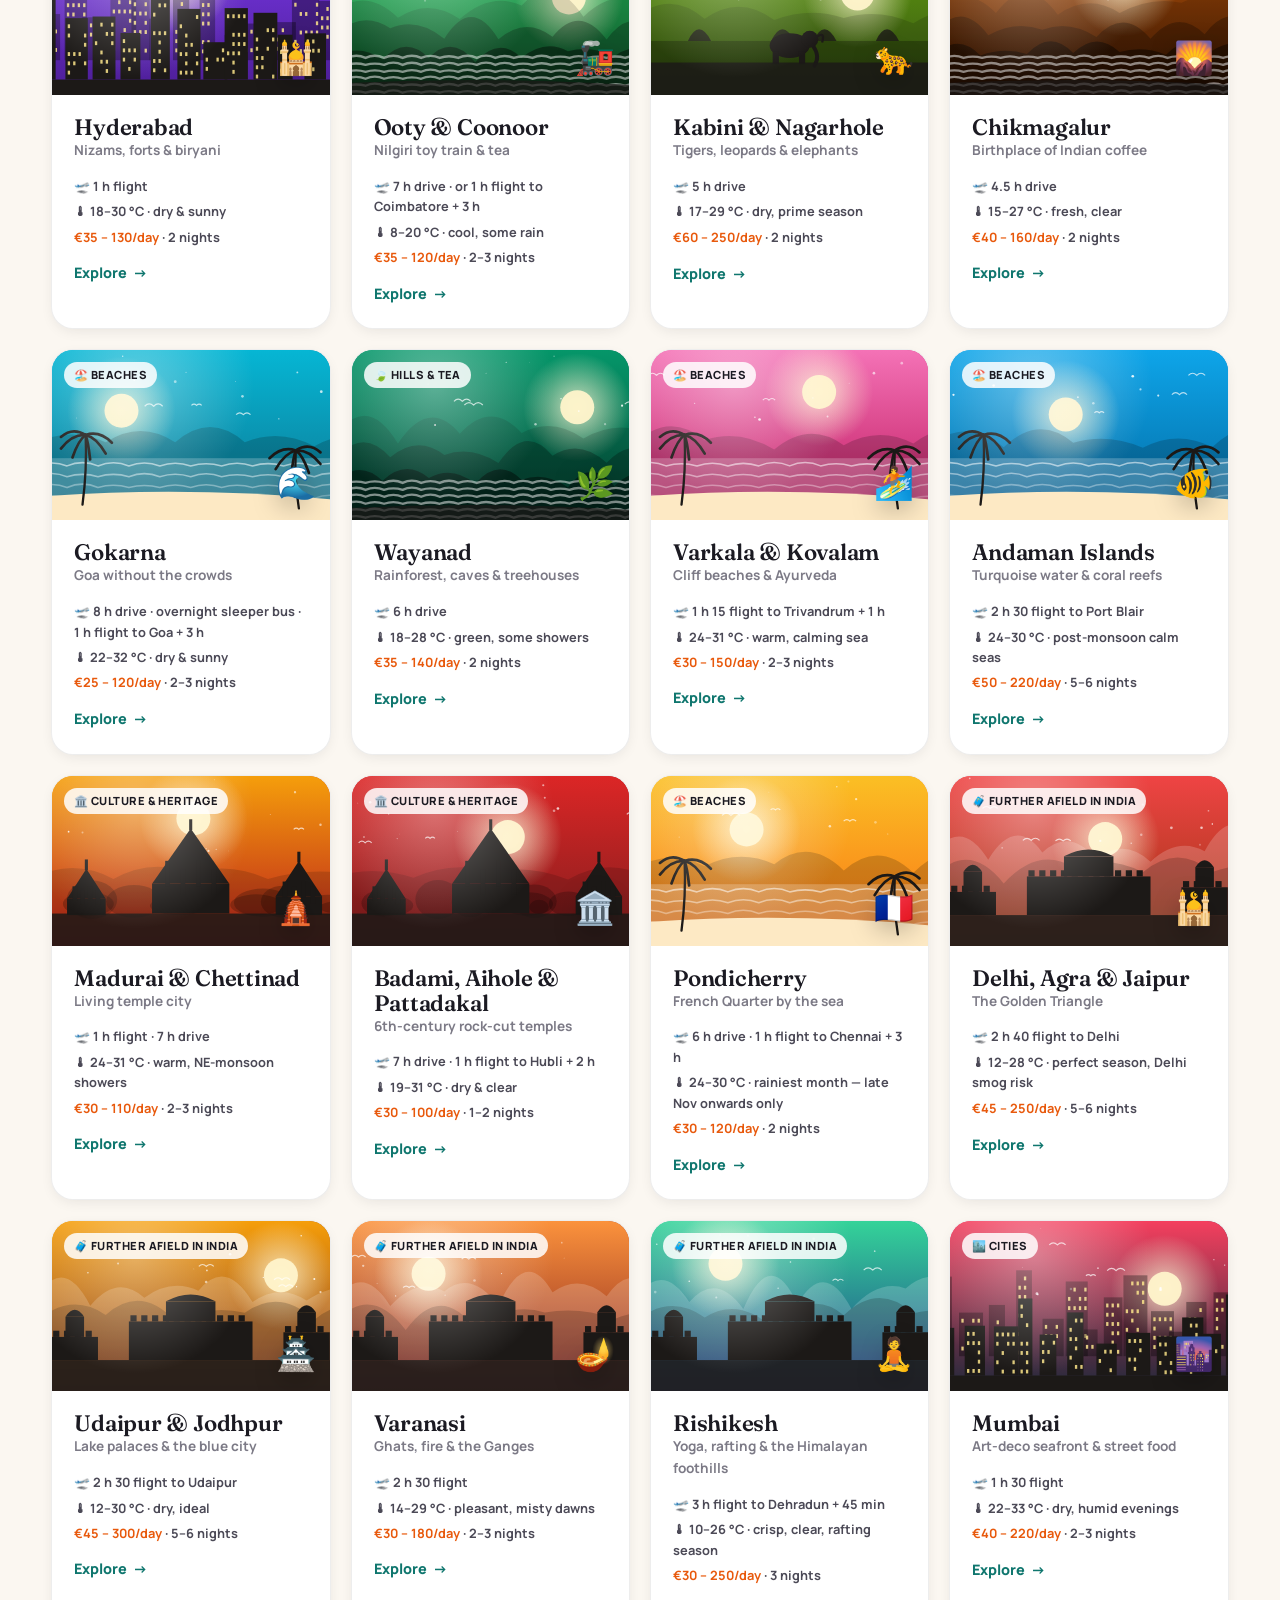
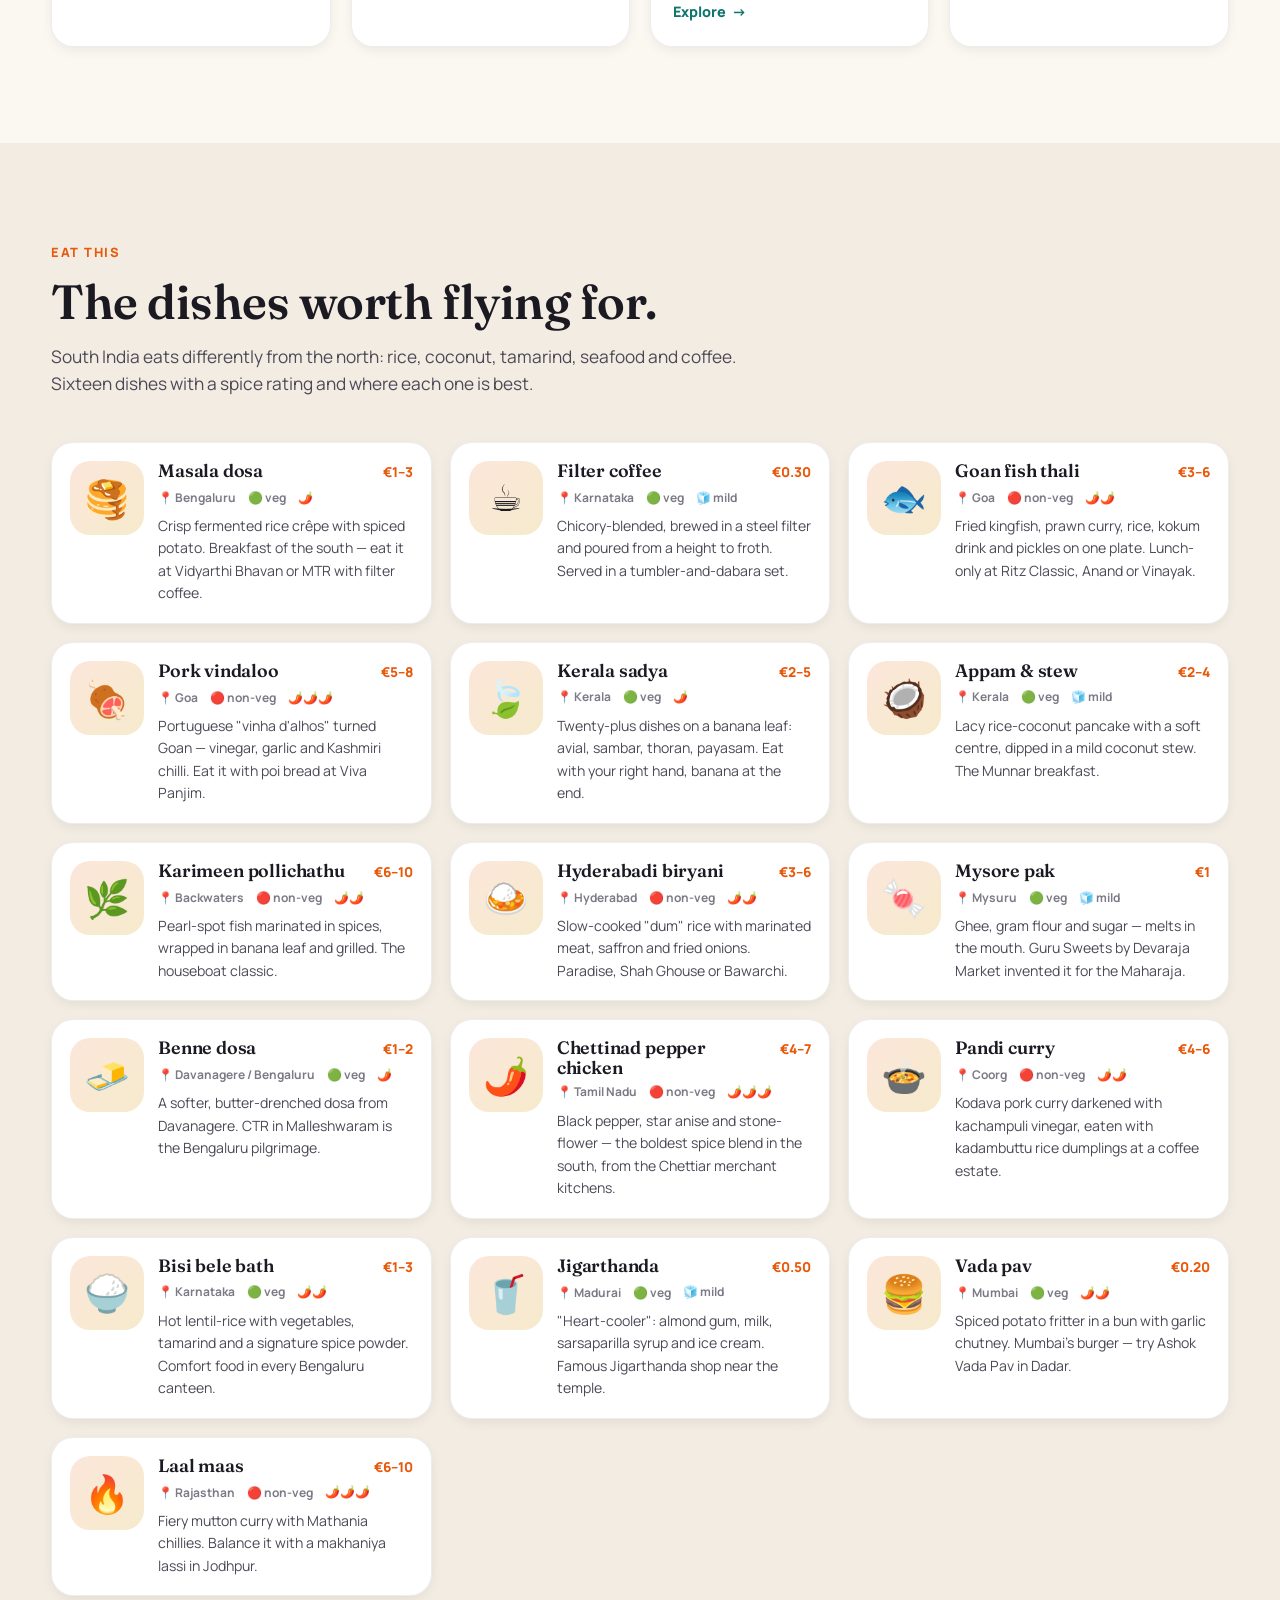
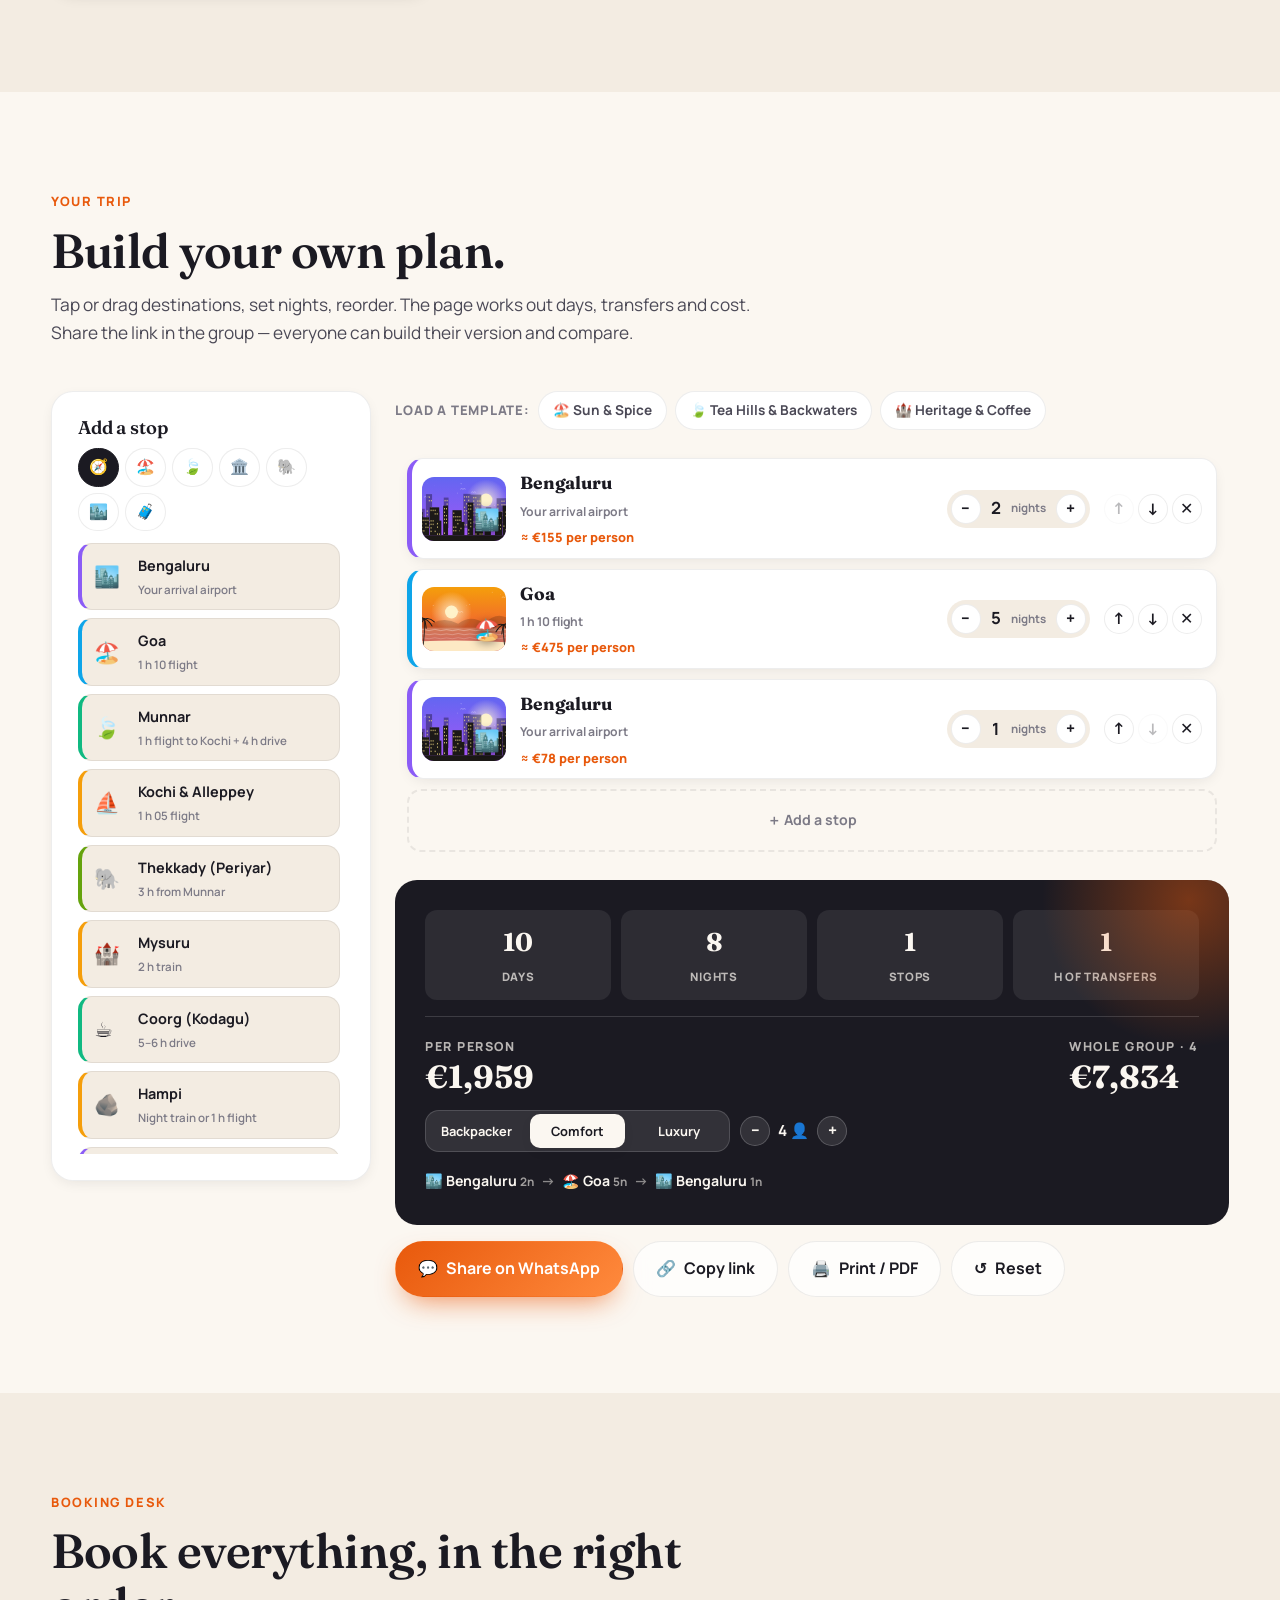
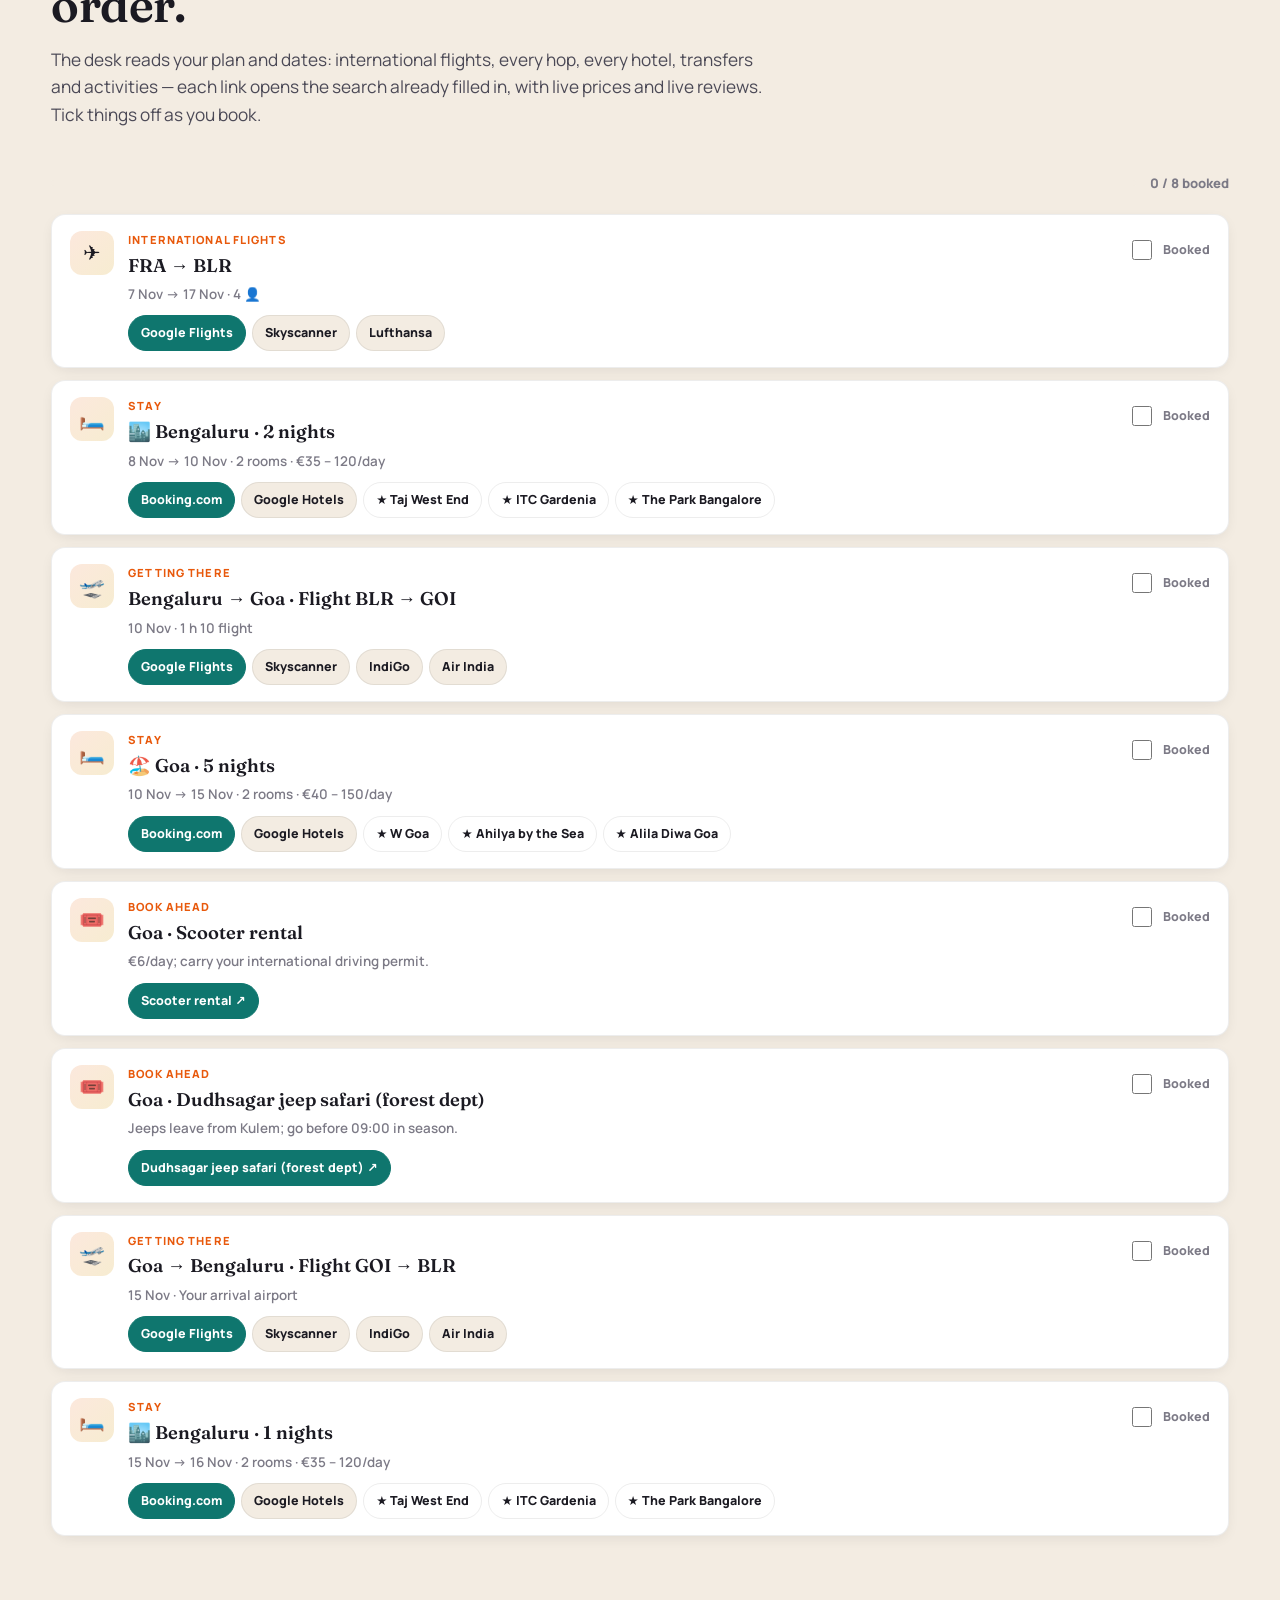
==== commit 27e92f09: "Add curated hotel/operator picks and a booking desk with prefilled searches - guide.js: 4-6 hotel pi" ====
--- a/travel/index.html
+++ b/travel/index.html
@@ -24,7 +24,7 @@
     <li><a href="#destinations" data-i18n="nav.destinations">Destinations</a></li>
     <li><a href="#food" data-i18n="nav.food">Food</a></li>
     <li><a href="#builder" data-i18n="nav.builder">Build</a></li>
-    <li><a href="#costs" data-i18n="nav.costs">Costs</a></li>
+    <li><a href="#desk" data-i18n="nav.desk">Book</a></li>
     <li><a href="#safety" data-i18n="nav.safety">Safety</a></li>
   </ul>
   <div class="nav-actions">
@@ -233,8 +233,21 @@
   </div>
 </section>
 
+<!-- ================= BOOKING DESK ================= -->
+<section id="desk" class="alt">
+  <div class="container">
+    <div class="section-head reveal">
+      <span class="kicker" data-i18n="desk.kicker">Booking desk</span>
+      <h2 data-i18n="desk.h2">Book everything, in the right order.</h2>
+      <p data-i18n="desk.p">The desk reads your plan and dates: international flights, every hop, every hotel, transfers and activities — each link opens the search already filled in, with live prices and live reviews. Tick things off as you book.</p>
+    </div>
+    <div class="desk-progress reveal"><div class="check-progress"><div id="deskFill"></div></div><span id="deskCount"></span></div>
+    <div class="desk" id="deskList"></div>
+  </div>
+</section>
+
 <!-- ================= COSTS ================= -->
-<section id="costs" class="alt">
+<section id="costs">
   <div class="container">
     <div class="section-head reveal">
       <span class="kicker" data-i18n="costs.kicker">Cost planner</span>
@@ -279,7 +292,7 @@
 </section>
 
 <!-- ================= DATES ================= -->
-<section id="dates">
+<section id="dates" class="alt">
   <div class="container">
     <div class="section-head reveal">
       <span class="kicker" data-i18n="dates.kicker">Your dates</span>
@@ -299,7 +312,7 @@
 </section>
 
 <!-- ================= SAFETY ================= -->
-<section id="safety" class="alt">
+<section id="safety">
   <div class="container">
     <div class="section-head reveal">
       <span class="kicker" data-i18n="safety.kicker">Safe & smooth</span>
@@ -335,7 +348,7 @@
 </section>
 
 <!-- ================= LINKS ================= -->
-<section id="links">
+<section id="links" class="alt">
   <div class="container">
     <div class="section-head reveal">
       <span class="kicker" data-i18n="links.kicker">Useful links</span>
@@ -364,6 +377,7 @@
 
 <script src="data.js"></script>
 <script src="content.js"></script>
+<script src="guide.js"></script>
 <script src="illustrations.js"></script>
 <script src="vendor/leaflet.js"></script>
 <script src="app.js"></script>
--- a/travel/styles.css
+++ b/travel/styles.css
@@ -490,3 +490,34 @@
 .wx-status a { color: var(--muted); }
 .pulse-dot { width: 8px; height: 8px; border-radius: 50%; background: var(--accent-2); box-shadow: 0 0 0 0 rgba(15, 118, 110, .6); animation: pulse 2s infinite; }
 .stop-wx { color: var(--ink-2); font-weight: 700; }
+
+/* Curated picks & operators (modal) */
+.picks-note { font-size: .8rem; color: var(--muted); margin-bottom: 8px; }
+.pick-row { display: grid; grid-template-columns: 70px 1fr; gap: 10px; padding: 10px 0; border-bottom: 1px dashed var(--line); }
+.pick-row b { display: block; font-size: .95rem; } .pick-row small { color: var(--muted); font-weight: 700; font-size: .76rem; } .pick-row p { font-size: .84rem; color: var(--ink-2); margin: 3px 0 6px; }
+.pick-links { display: flex; gap: 6px; } .pick-links a { padding: 4px 10px; border-radius: 999px; background: var(--bg-2); font-size: .74rem; font-weight: 800; color: var(--accent-2); } .pick-links a:hover { background: var(--accent-2); color: #fff; text-decoration: none; }
+.tier { align-self: start; padding: 4px 8px; border-radius: 8px; font-size: .68rem; font-weight: 900; letter-spacing: .06em; text-transform: uppercase; text-align: center; }
+.tier-budget { background: #dcfce7; color: #166534; } .tier-mid { background: #dbeafe; color: #1e40af; } .tier-lux { background: #fef3c7; color: #92400e; }
+.ops { display: grid; gap: 8px; margin-top: 10px; }
+.op { display: grid; grid-template-columns: 38px 1fr; gap: 10px; align-items: center; padding: 10px 12px; border-radius: 12px; background: var(--bg-2); color: var(--ink); transition: transform .3s var(--ease), background .25s; }
+.op:hover { transform: translateX(4px); background: var(--card); box-shadow: var(--shadow-sm); text-decoration: none; }
+.op-kind { width: 38px; height: 38px; border-radius: 10px; display: grid; place-items: center; font-size: 1.2rem; background: var(--card); }
+.op b { display: block; font-size: .9rem; } .op small { color: var(--muted); font-size: .76rem; font-weight: 600; }
+
+/* Booking desk */
+.desk-progress { display: flex; align-items: center; gap: 14px; margin-bottom: 20px; } .desk-progress .check-progress { flex: 1; margin: 0; } #deskCount { font-size: .82rem; font-weight: 800; color: var(--muted); white-space: nowrap; }
+.desk { display: grid; gap: 12px; }
+.desk-row { display: grid; grid-template-columns: 44px 1fr auto; gap: 14px; align-items: start; padding: 16px 18px; border-radius: var(--radius-sm); background: var(--card); border: 1px solid var(--line); box-shadow: var(--shadow-sm); transition: opacity .3s, transform .3s var(--ease); opacity: 0; animation: fadeUp .5s var(--ease) forwards; animation-delay: calc(var(--i) * 40ms); }
+.desk-row.done { opacity: .55 !important; } .desk-row.done .desk-title { text-decoration: line-through; }
+.desk-icon { width: 44px; height: 44px; border-radius: 12px; display: grid; place-items: center; font-size: 1.3rem; background: linear-gradient(135deg, color-mix(in srgb, var(--accent) 14%, transparent), color-mix(in srgb, var(--gold) 20%, transparent)); }
+.desk-kind { font-size: .7rem; font-weight: 900; letter-spacing: .1em; text-transform: uppercase; color: var(--accent); }
+.desk-title { font-family: var(--font-display); font-size: 1.15rem; font-weight: 600; margin: 2px 0 4px; }
+.desk-sub { font-size: .84rem; color: var(--muted); font-weight: 600; }
+.desk-links { display: flex; flex-wrap: wrap; gap: 6px; margin-top: 10px; }
+.desk-links a { padding: 7px 12px; border-radius: 999px; font-size: .78rem; font-weight: 800; background: var(--bg-2); color: var(--ink); border: 1px solid var(--line); transition: all .25s; }
+.desk-links a:hover { background: var(--accent); color: #fff; border-color: var(--accent); text-decoration: none; transform: translateY(-2px); }
+.desk-links a.primary { background: var(--accent-2); color: #fff; border-color: var(--accent-2); }
+.desk-links a.pickchip { background: transparent; }
+.desk-check { display: flex; align-items: center; gap: 8px; font-size: .78rem; font-weight: 800; color: var(--muted); cursor: pointer; padding-top: 6px; } .desk-check input { width: 20px; height: 20px; accent-color: var(--accent-2); }
+.desk-empty { padding: 26px; border-radius: var(--radius); border: 2px dashed var(--line); text-align: center; color: var(--muted); font-weight: 700; }
+@media (max-width: 640px) { .desk-row { grid-template-columns: 44px 1fr; } .desk-check { grid-column: 2; } }
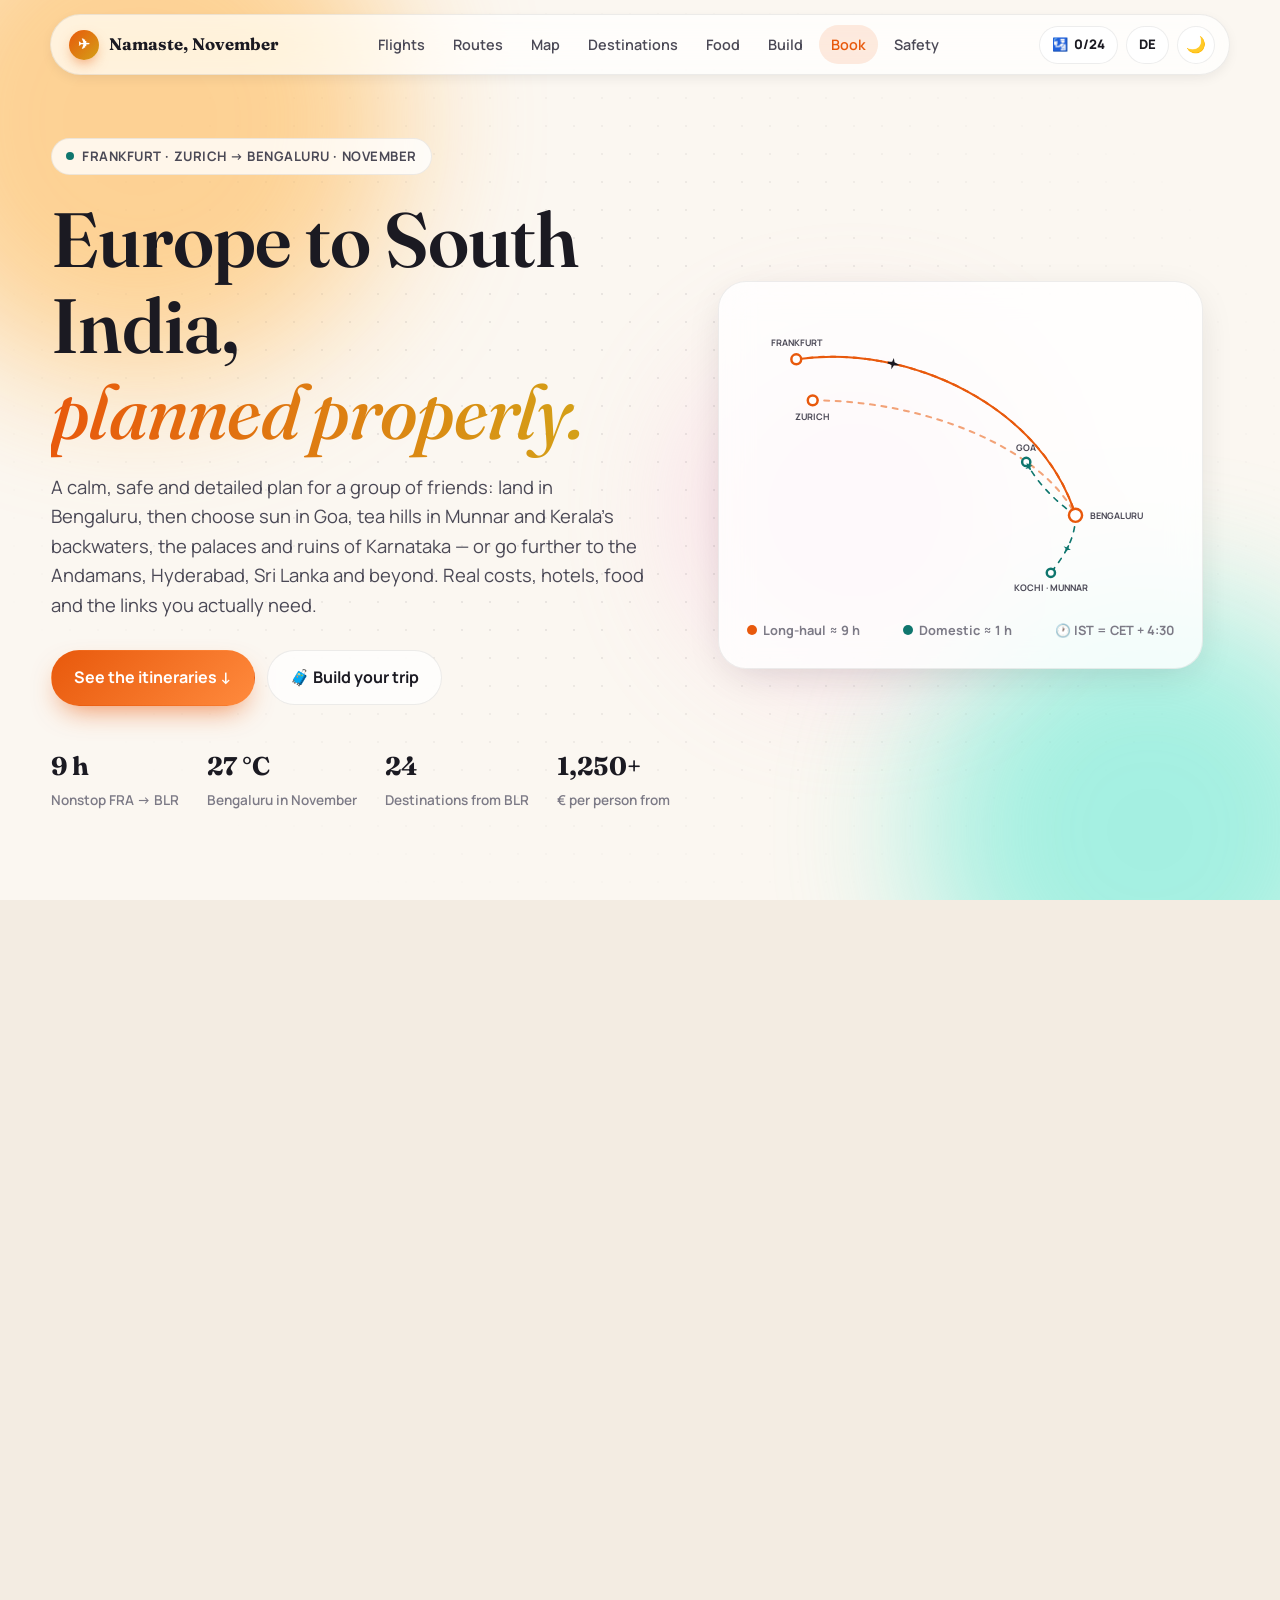
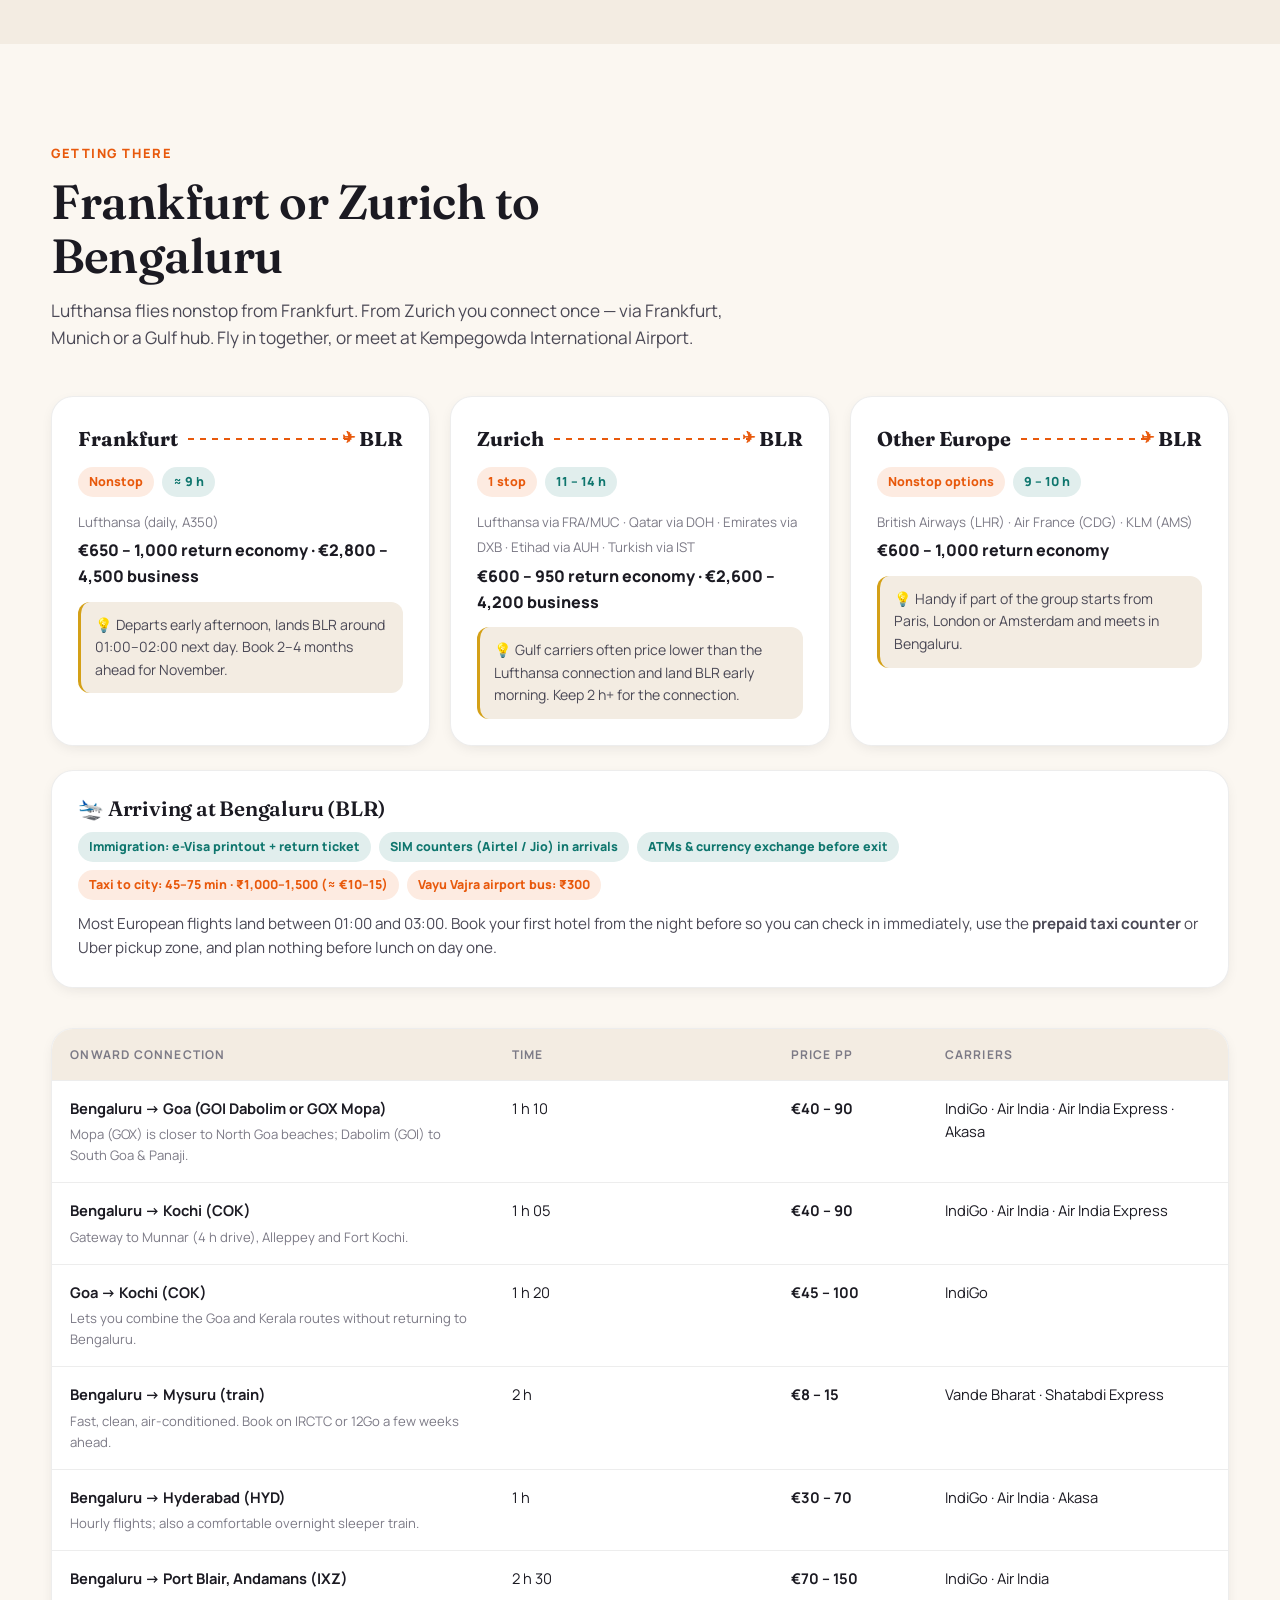
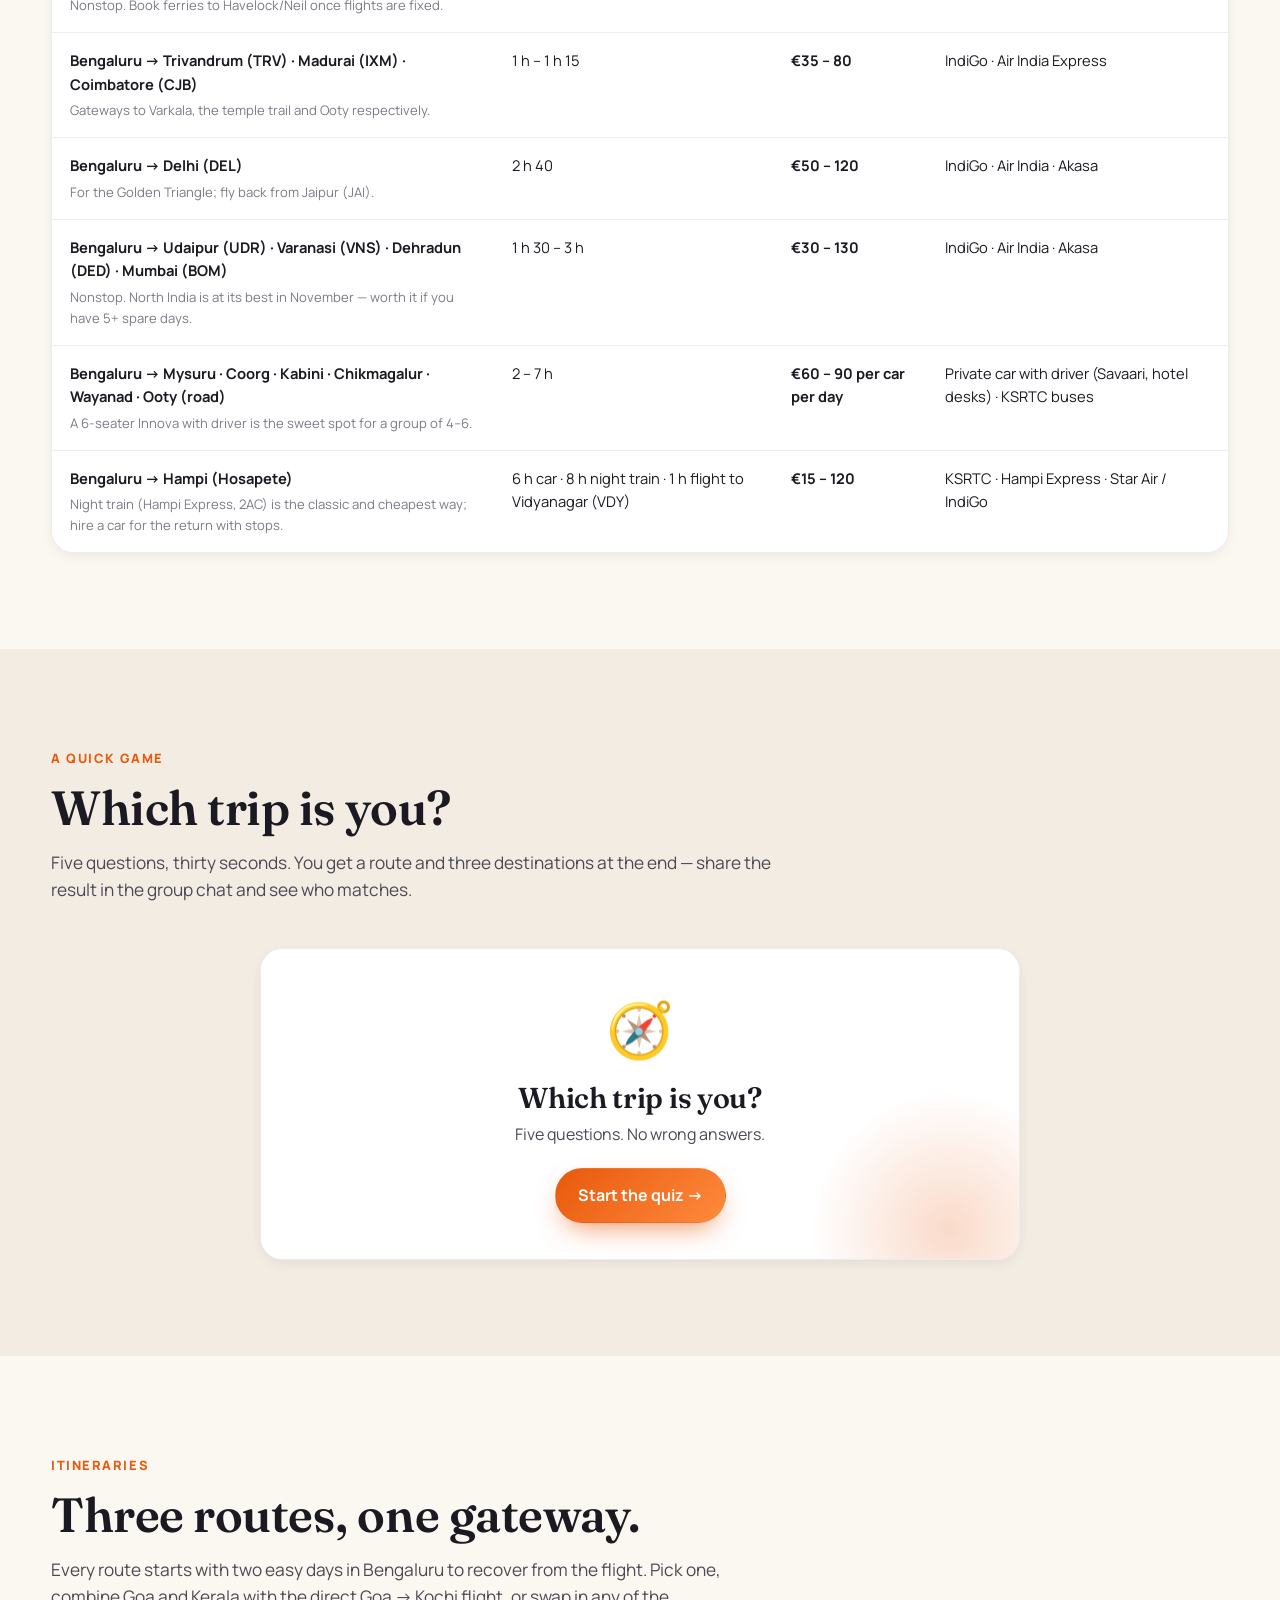
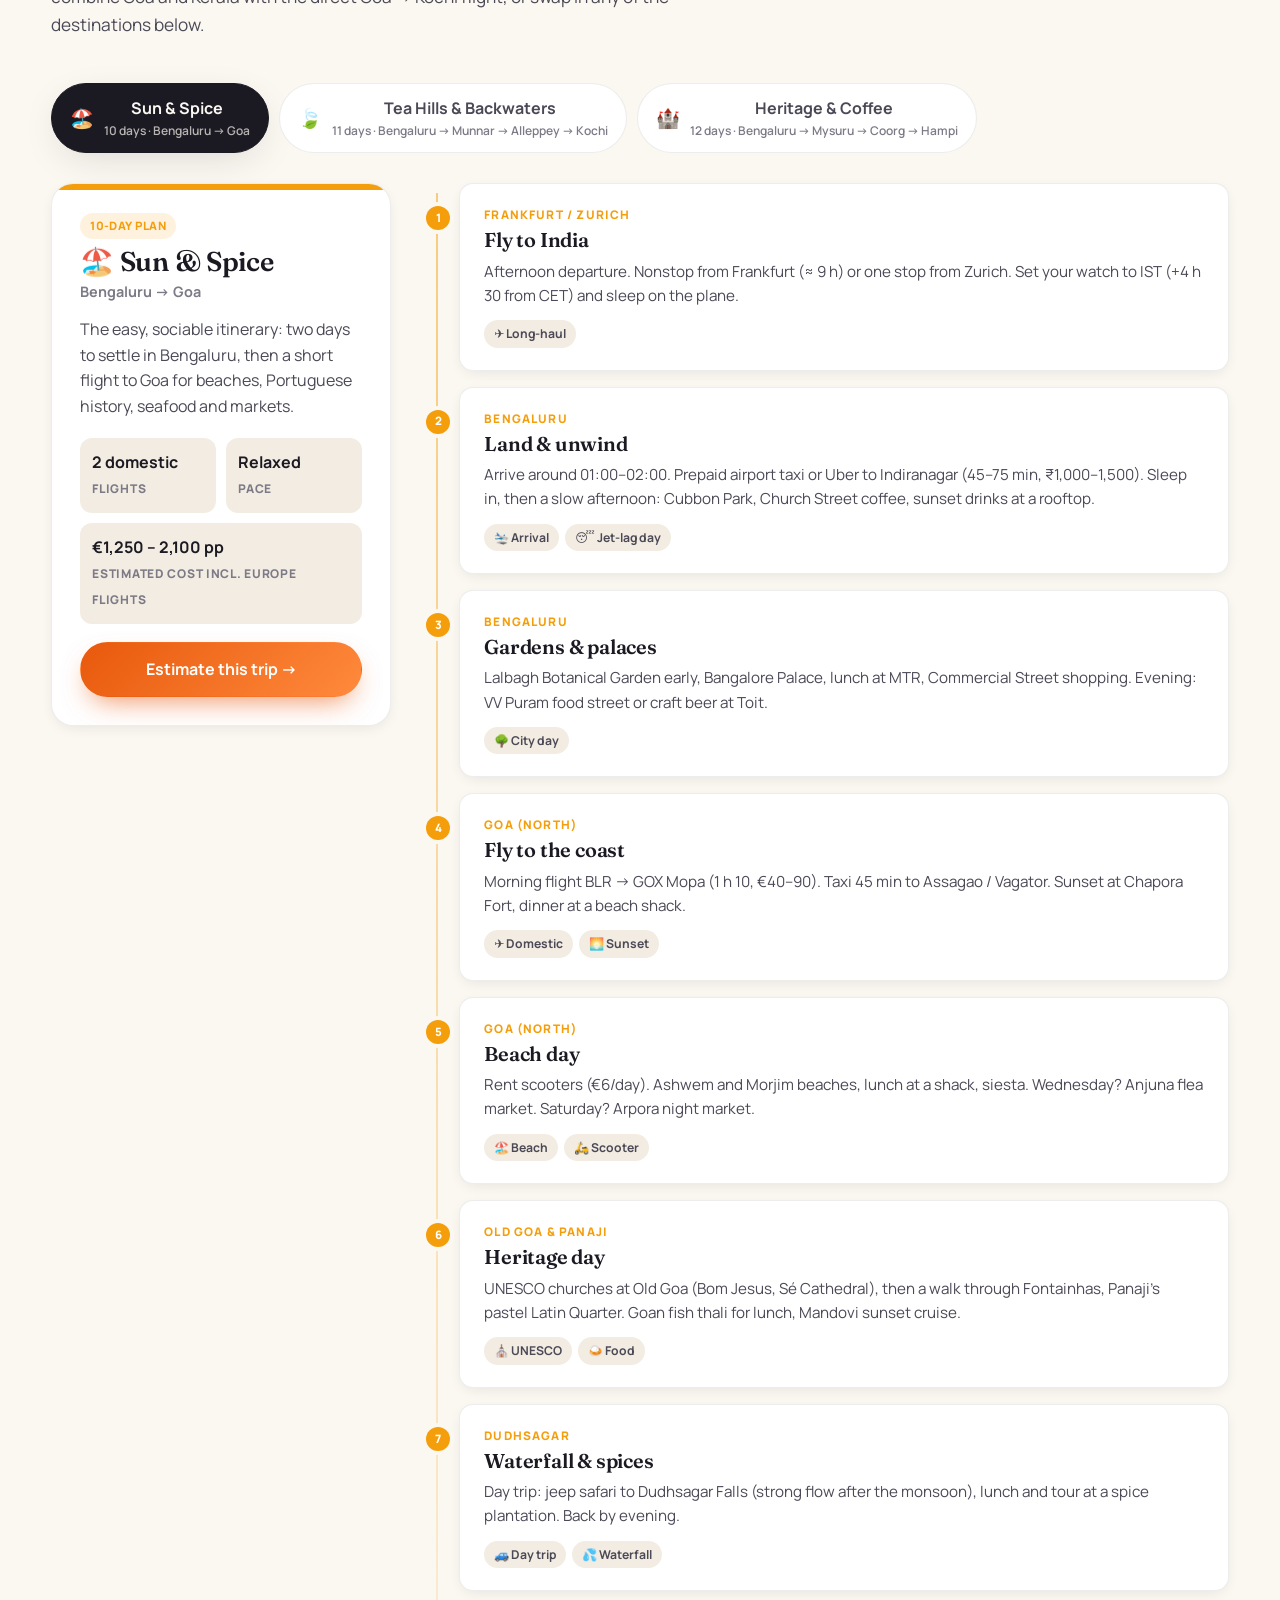
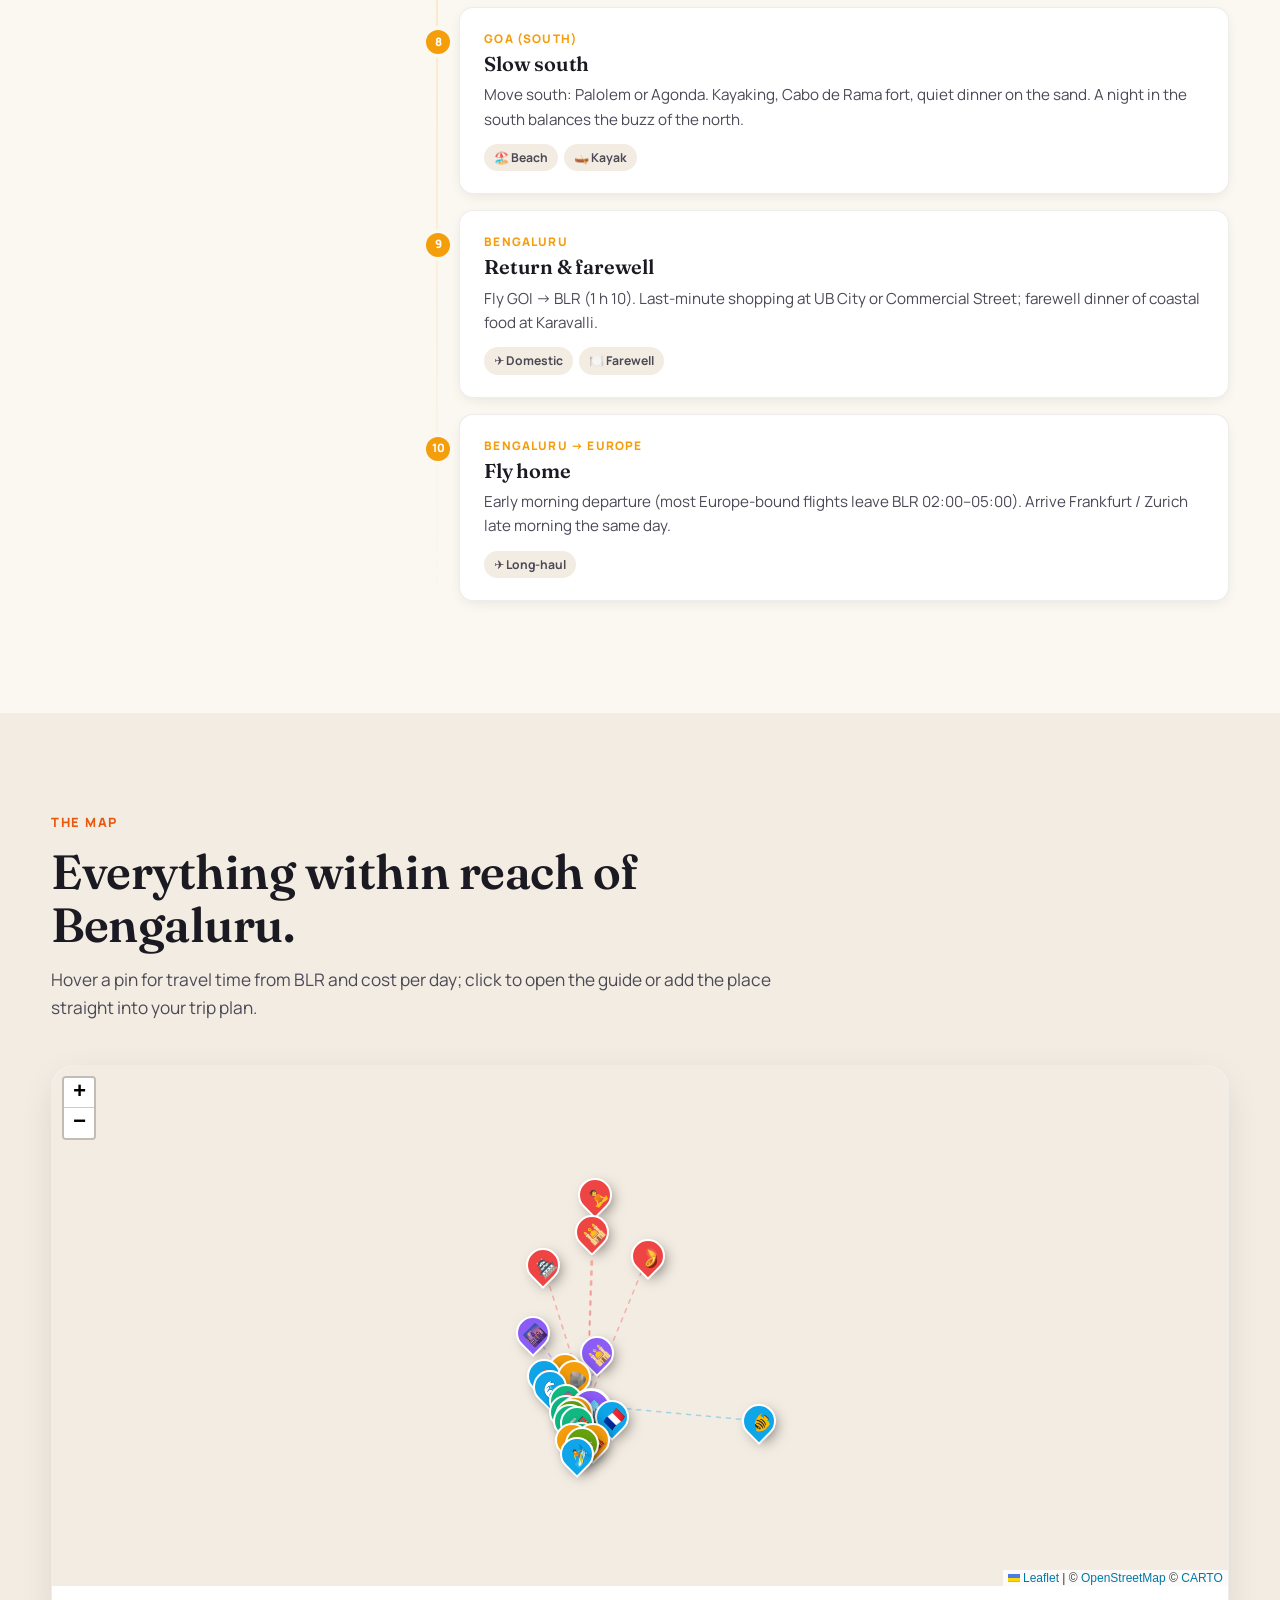
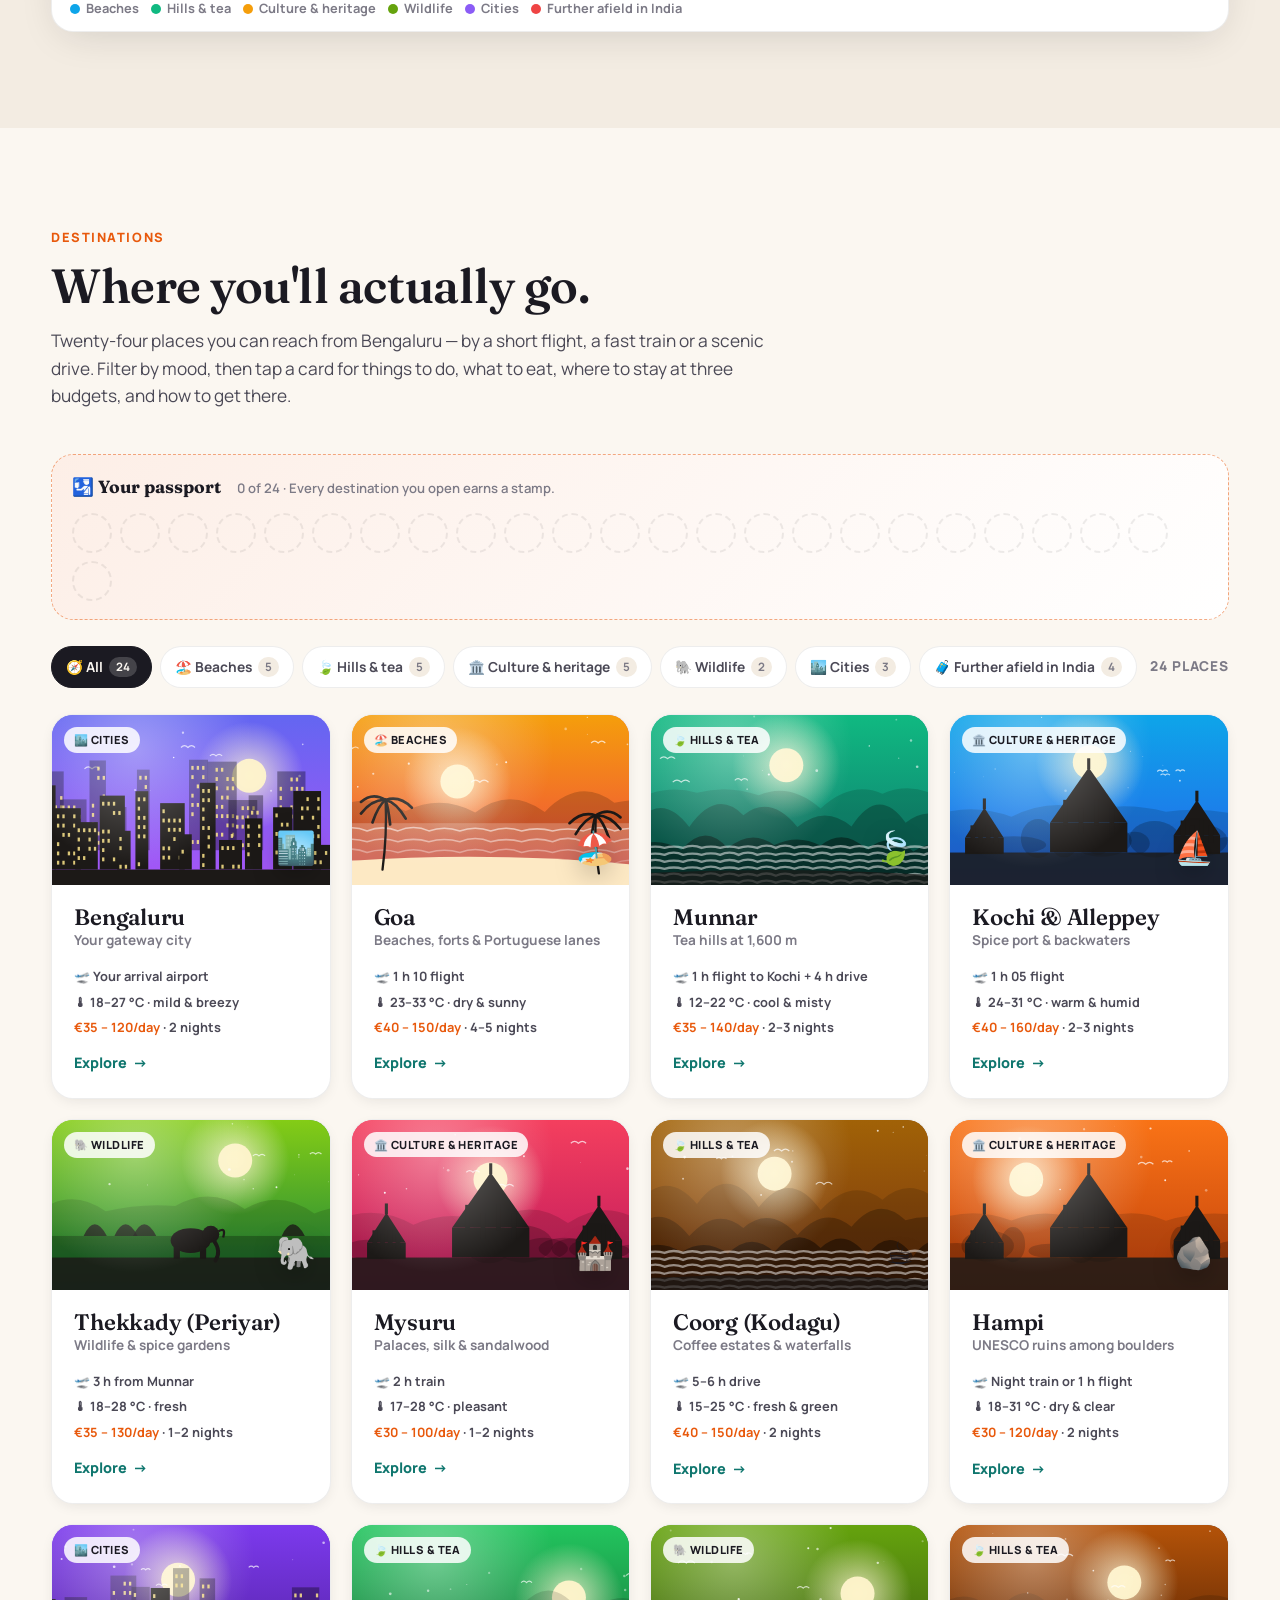
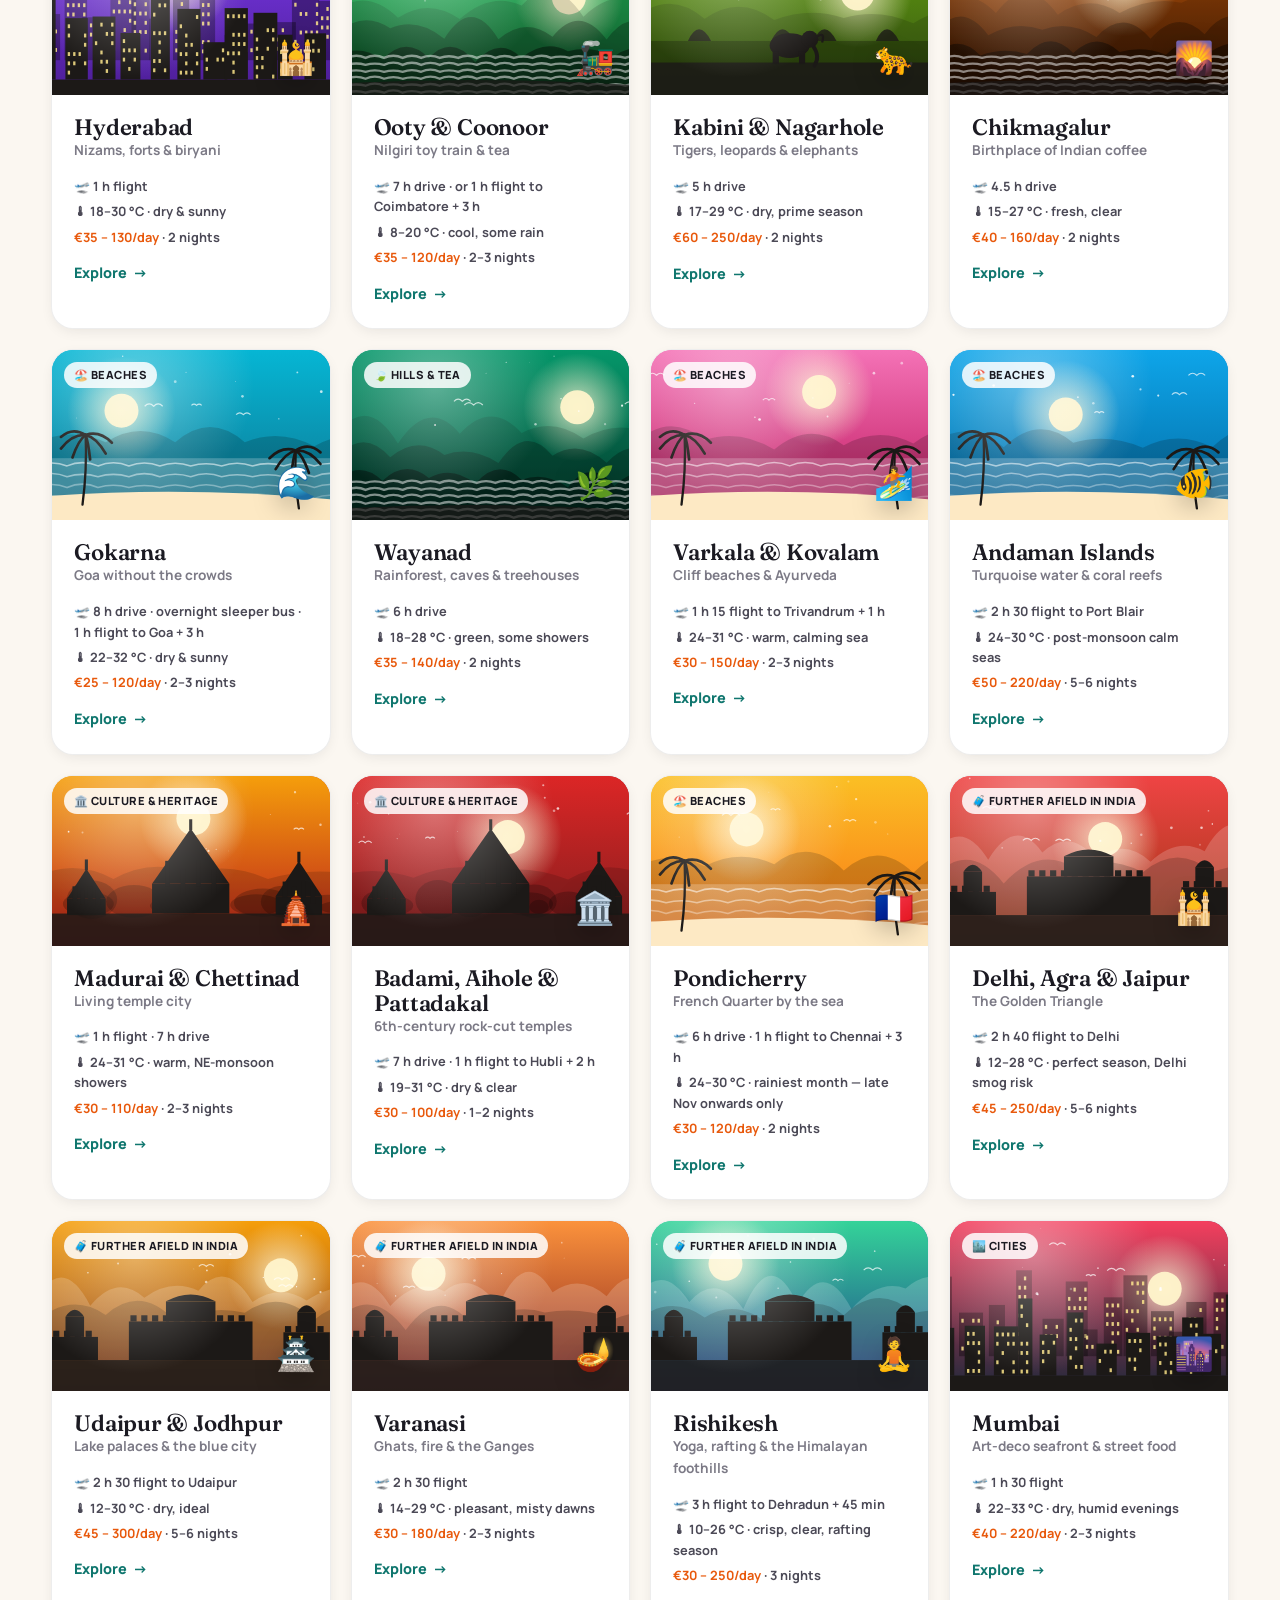
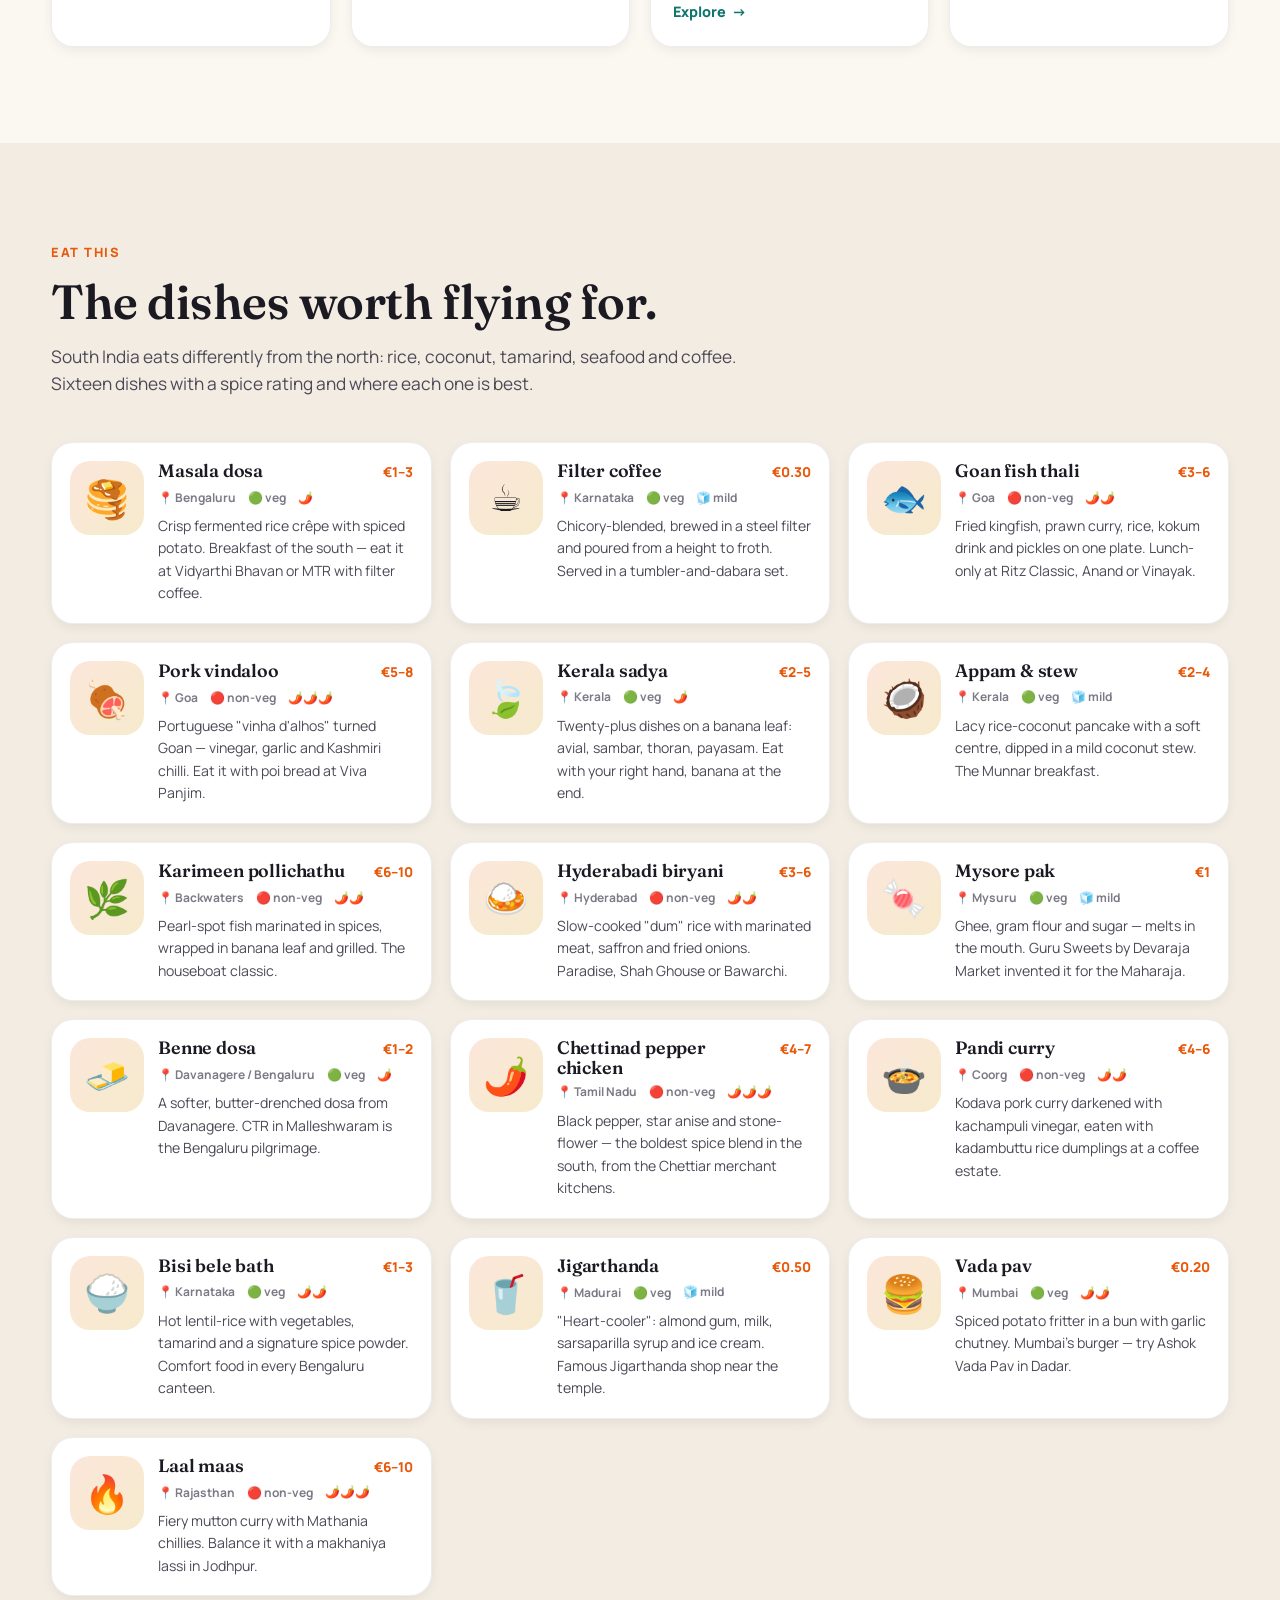
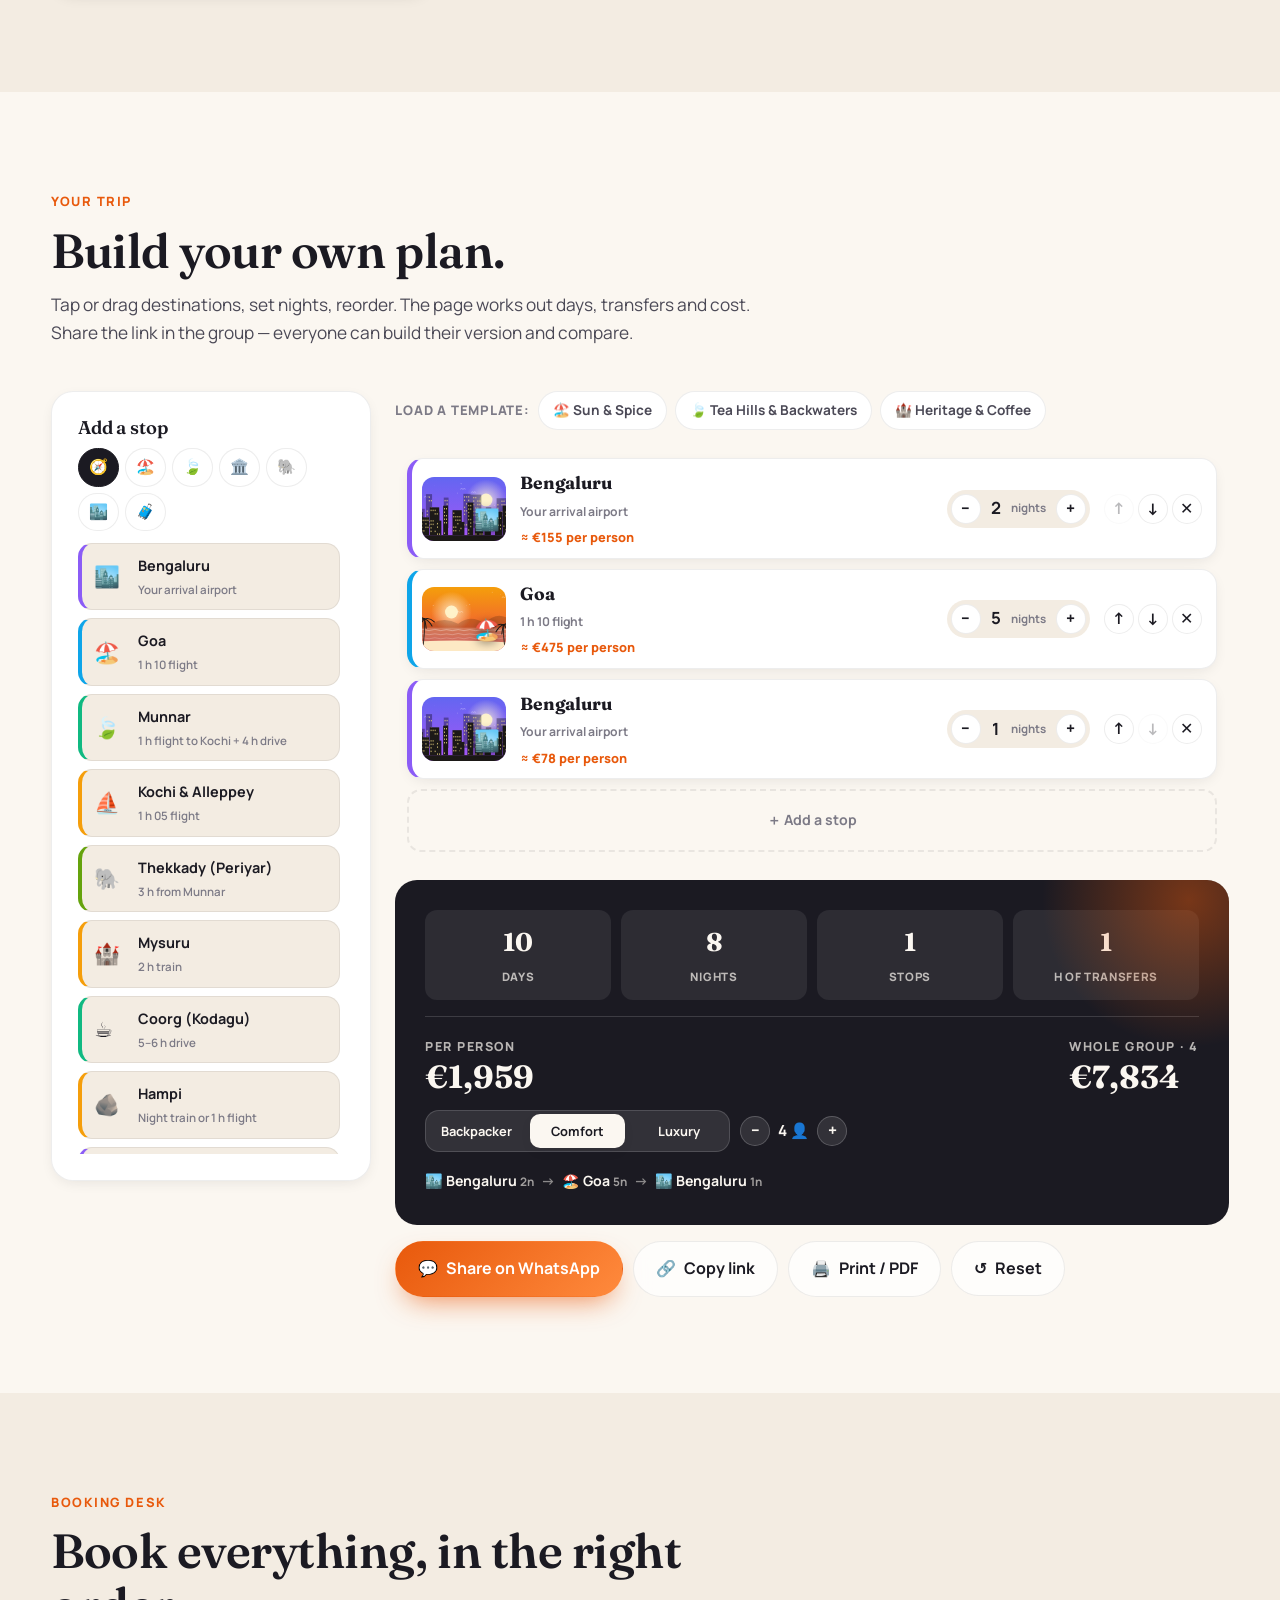
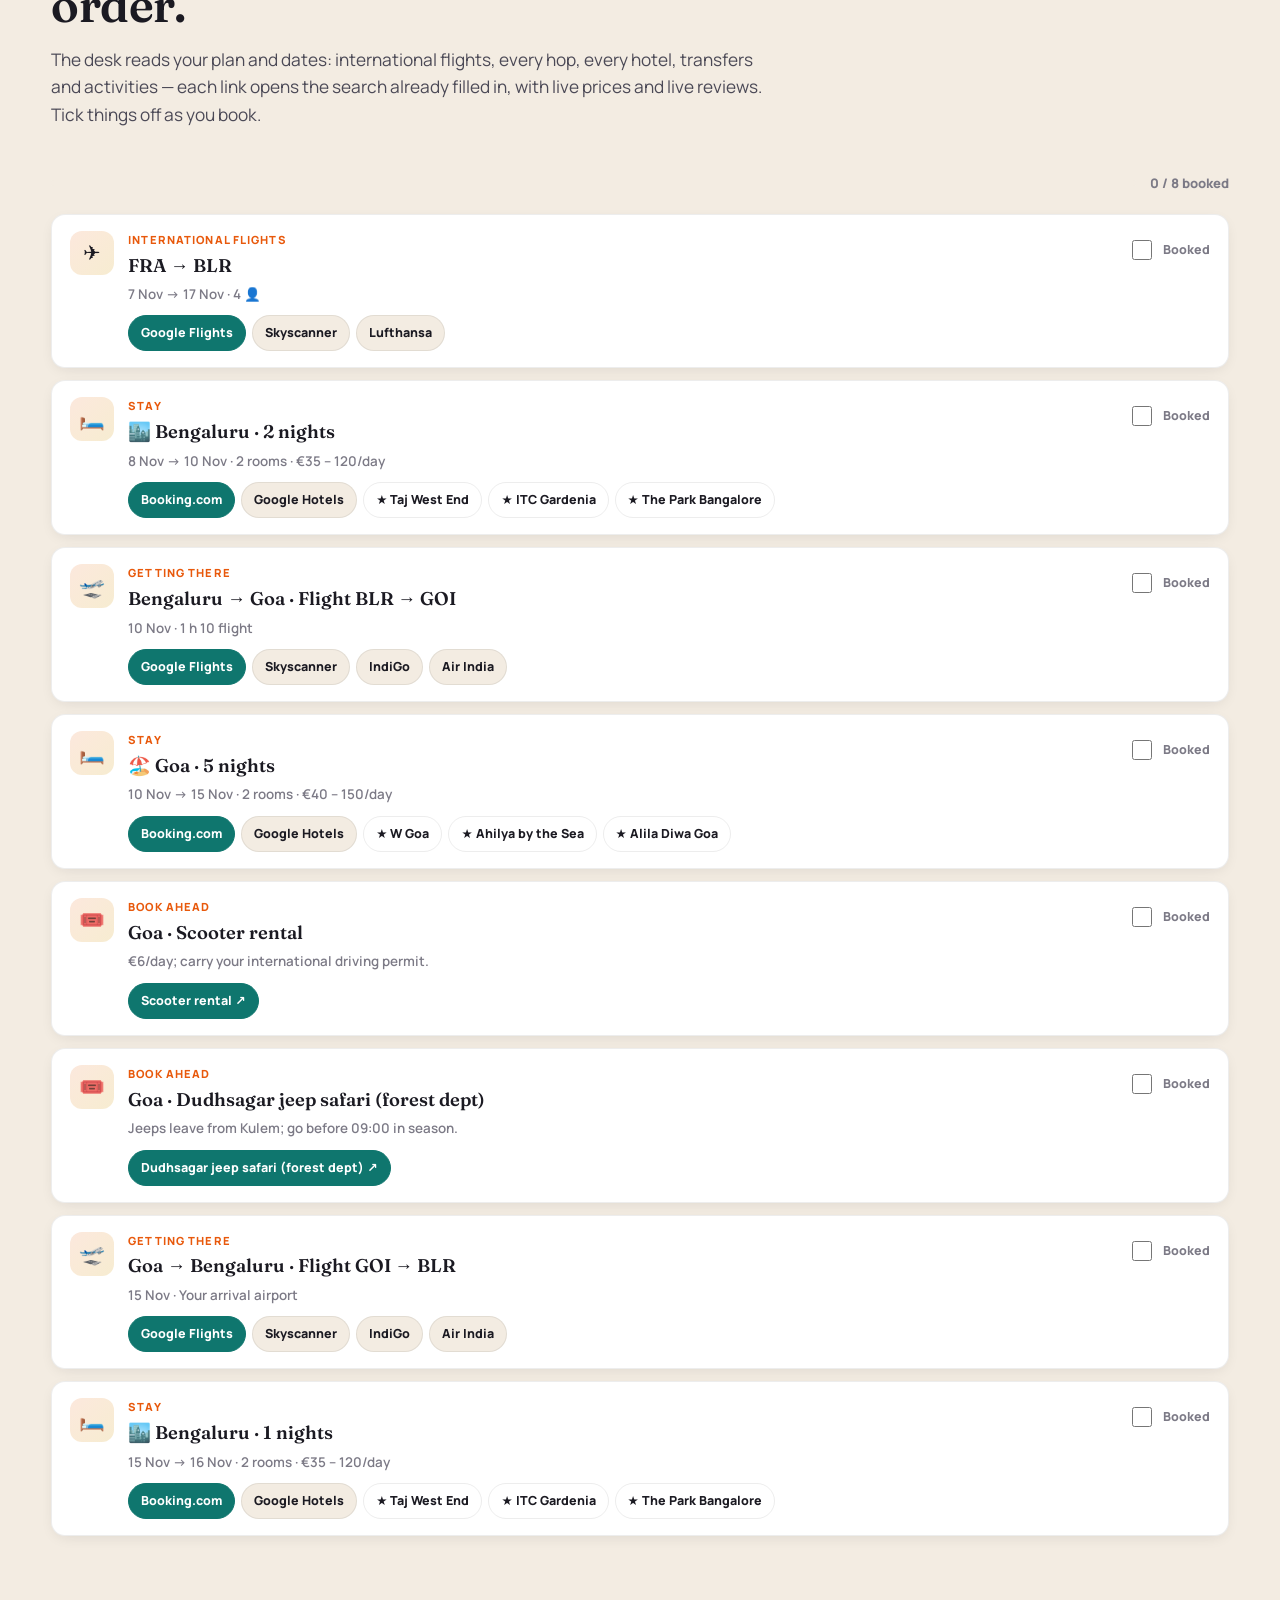
==== commit 1d8ee5ec: "Filter hotels and restaurants to 4.0+ rating with 100+ reviews via a ratings service - worker/: Clou" ====
--- a/travel/index.html
+++ b/travel/index.html
@@ -378,6 +378,7 @@
 <script src="data.js"></script>
 <script src="content.js"></script>
 <script src="guide.js"></script>
+<script src="ratings.js"></script>
 <script src="illustrations.js"></script>
 <script src="vendor/leaflet.js"></script>
 <script src="app.js"></script>
--- a/travel/styles.css
+++ b/travel/styles.css
@@ -521,3 +521,14 @@
 .desk-check { display: flex; align-items: center; gap: 8px; font-size: .78rem; font-weight: 800; color: var(--muted); cursor: pointer; padding-top: 6px; } .desk-check input { width: 20px; height: 20px; accent-color: var(--accent-2); }
 .desk-empty { padding: 26px; border-radius: var(--radius); border: 2px dashed var(--line); text-align: center; color: var(--muted); font-weight: 700; }
 @media (max-width: 640px) { .desk-row { grid-template-columns: 44px 1fr; } .desk-check { grid-column: 2; } }
+
+/* Live ratings filter */
+.rating-summary { font-size: .78rem; font-weight: 700; color: var(--muted); margin: -2px 0 6px; min-height: 1em; }
+.rating-summary .rs-on { color: #166534; } .rating-summary .rs-off { color: #92400e; }
+.rs-toggle { border: 0; background: none; padding: 0; font: inherit; font-weight: 800; color: var(--accent-2); text-decoration: underline; cursor: pointer; }
+.rating-badge { display: inline-flex; align-items: center; gap: 3px; padding: 2px 8px; border-radius: 999px; background: #fef3c7; color: #92400e; font-size: .74rem; font-weight: 900; vertical-align: middle; margin-left: 6px; }
+.rating-badge small { font-weight: 700; opacity: .8; } .rating-badge.none { background: var(--bg-2); color: var(--muted); }
+.rating-slot { display: flex; align-items: center; gap: 6px; margin: 3px 0 2px; } .rating-slot .rating-badge { margin-left: 0; } .rating-slot.dim { opacity: .7; }
+.rating-link { font-size: .72rem; font-weight: 800; margin-left: 4px; }
+.pick-row.rating-hidden { display: none; } .show-hidden .pick-row.rating-hidden { display: grid; opacity: .6; }
+.tier-eat { background: var(--bg-2); font-size: 1rem; }
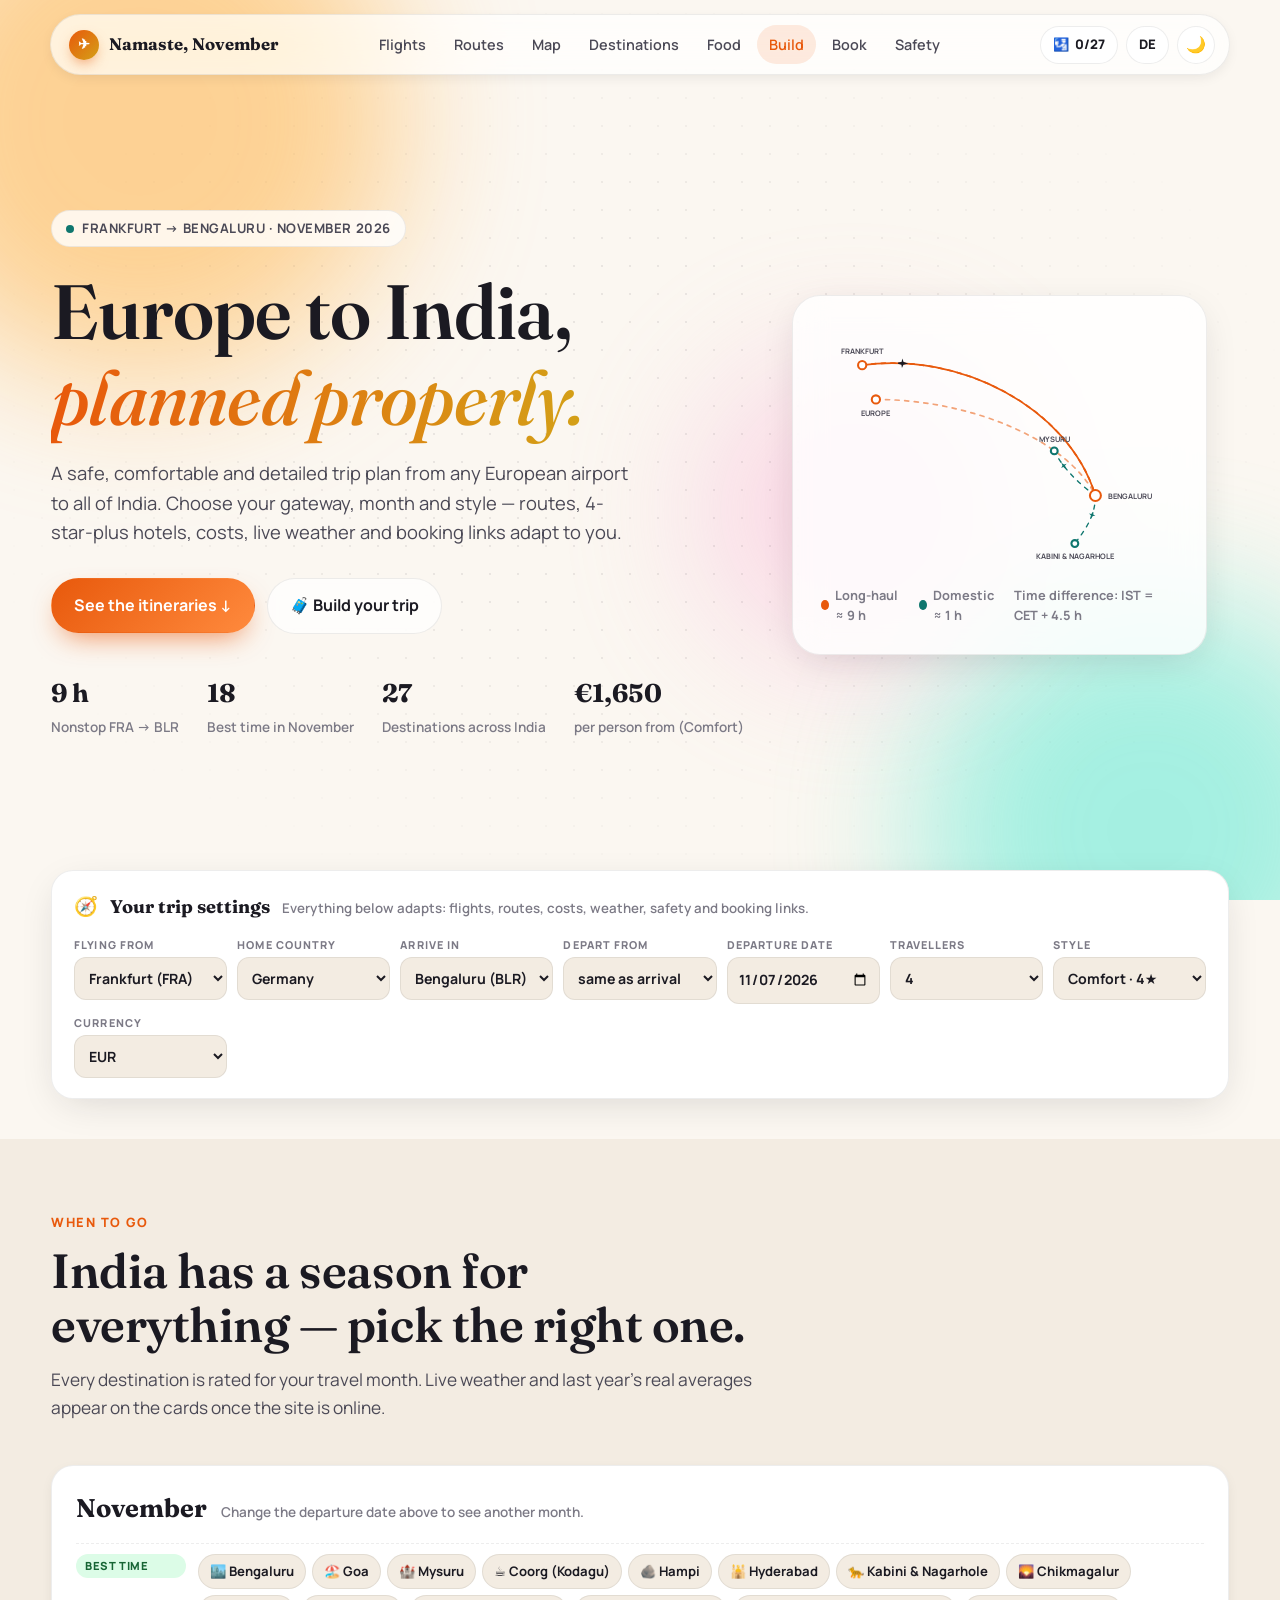
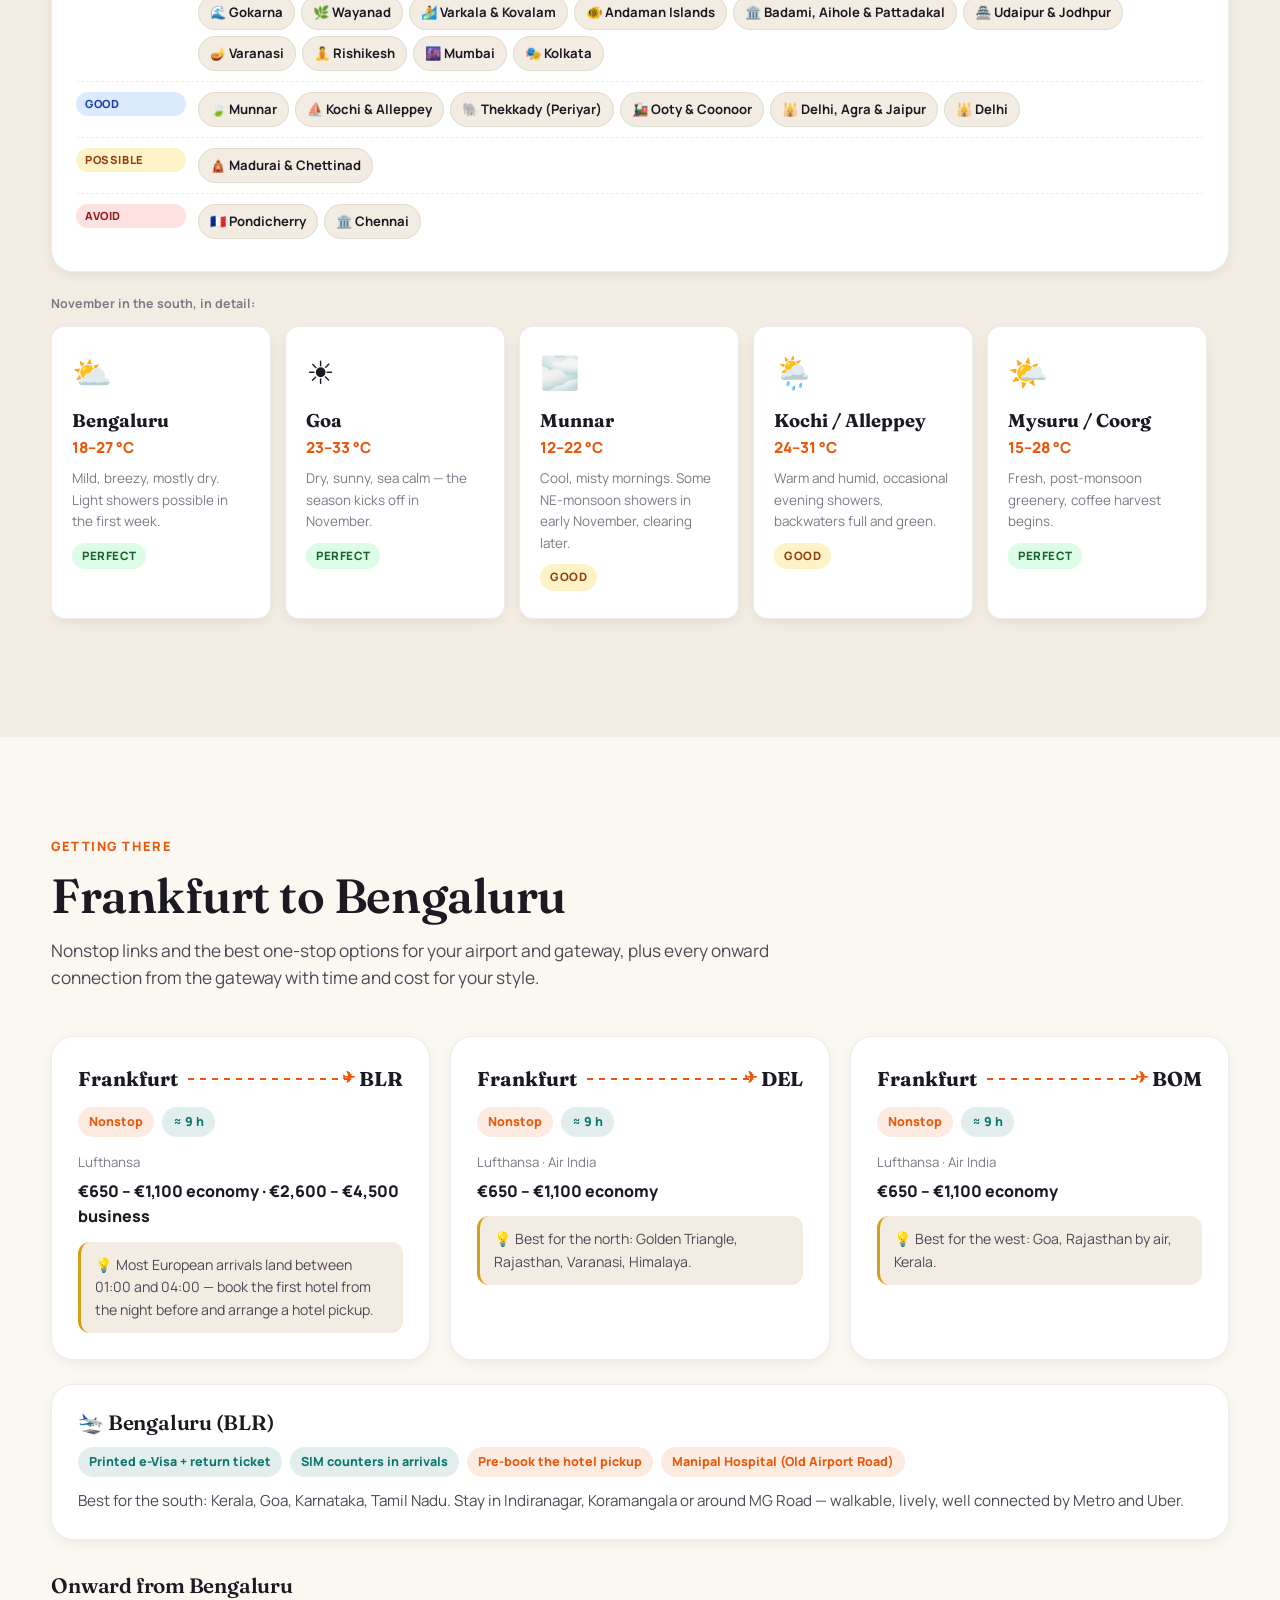
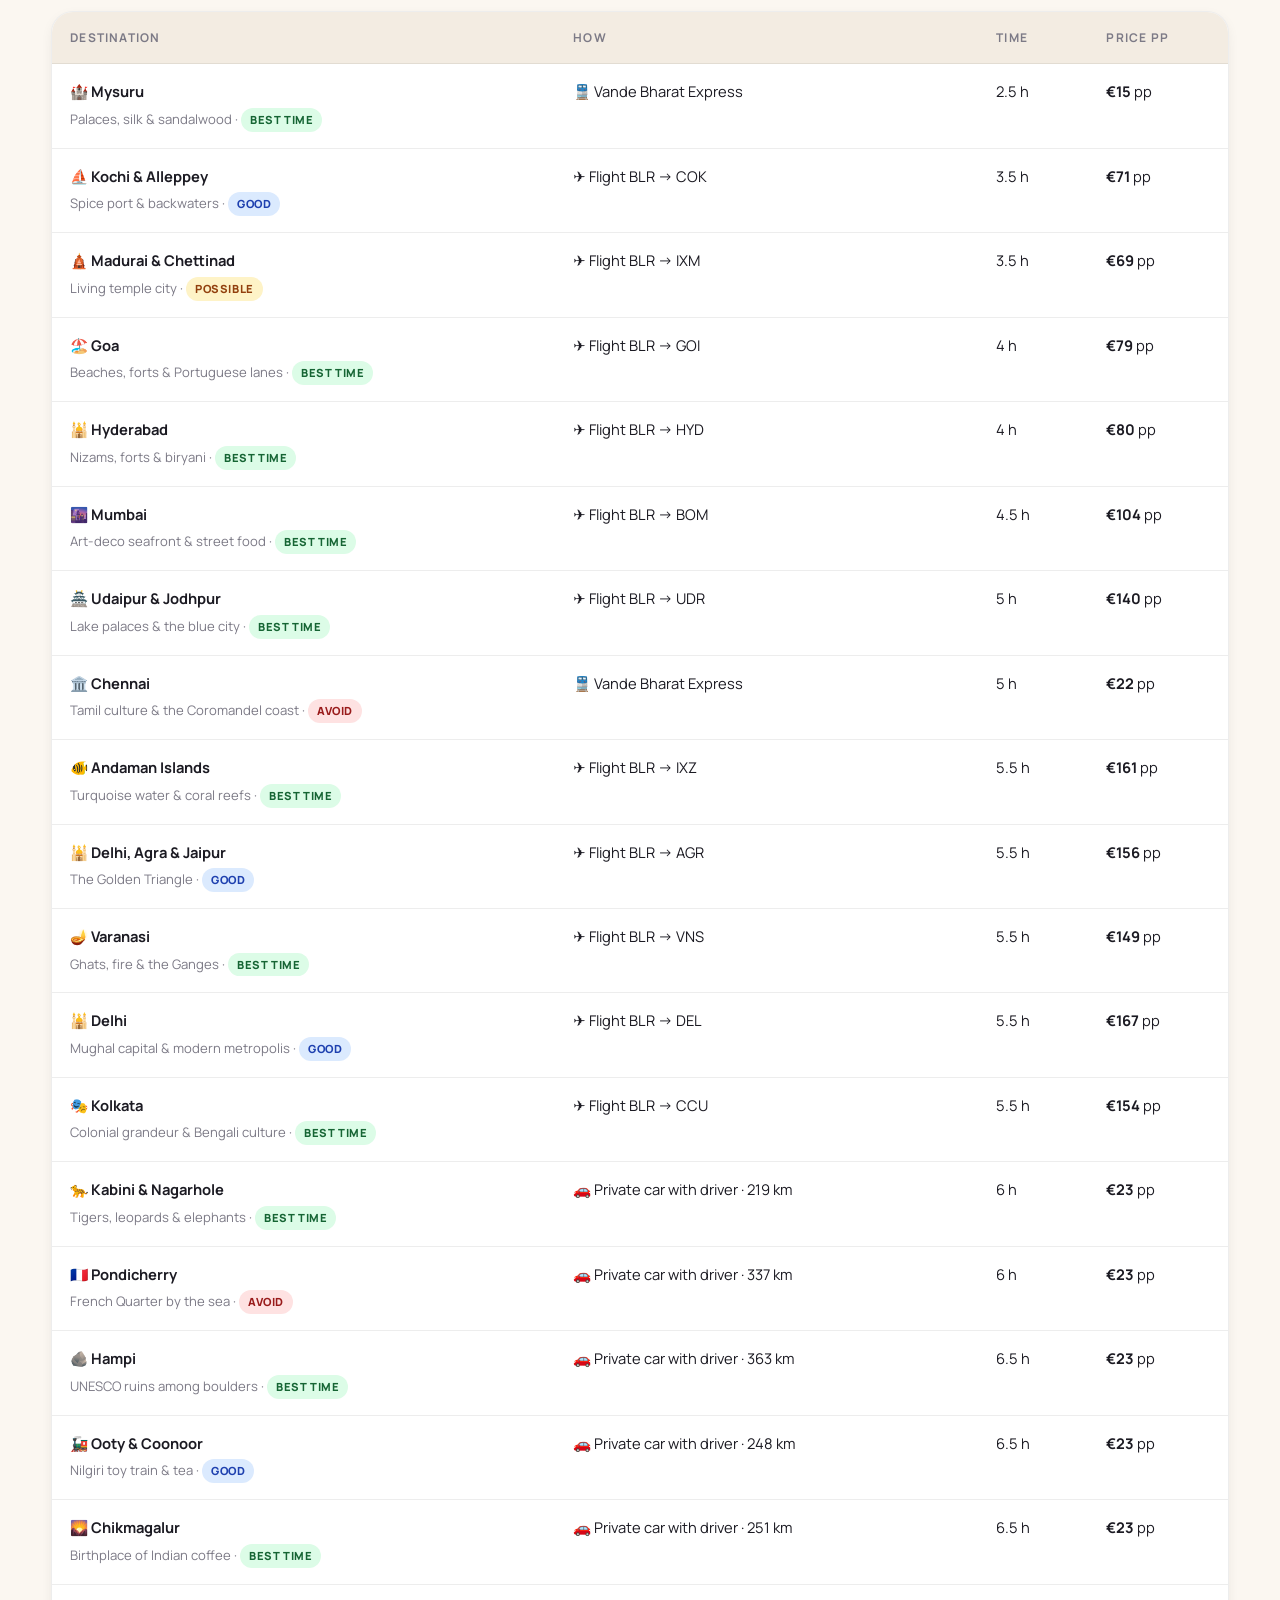
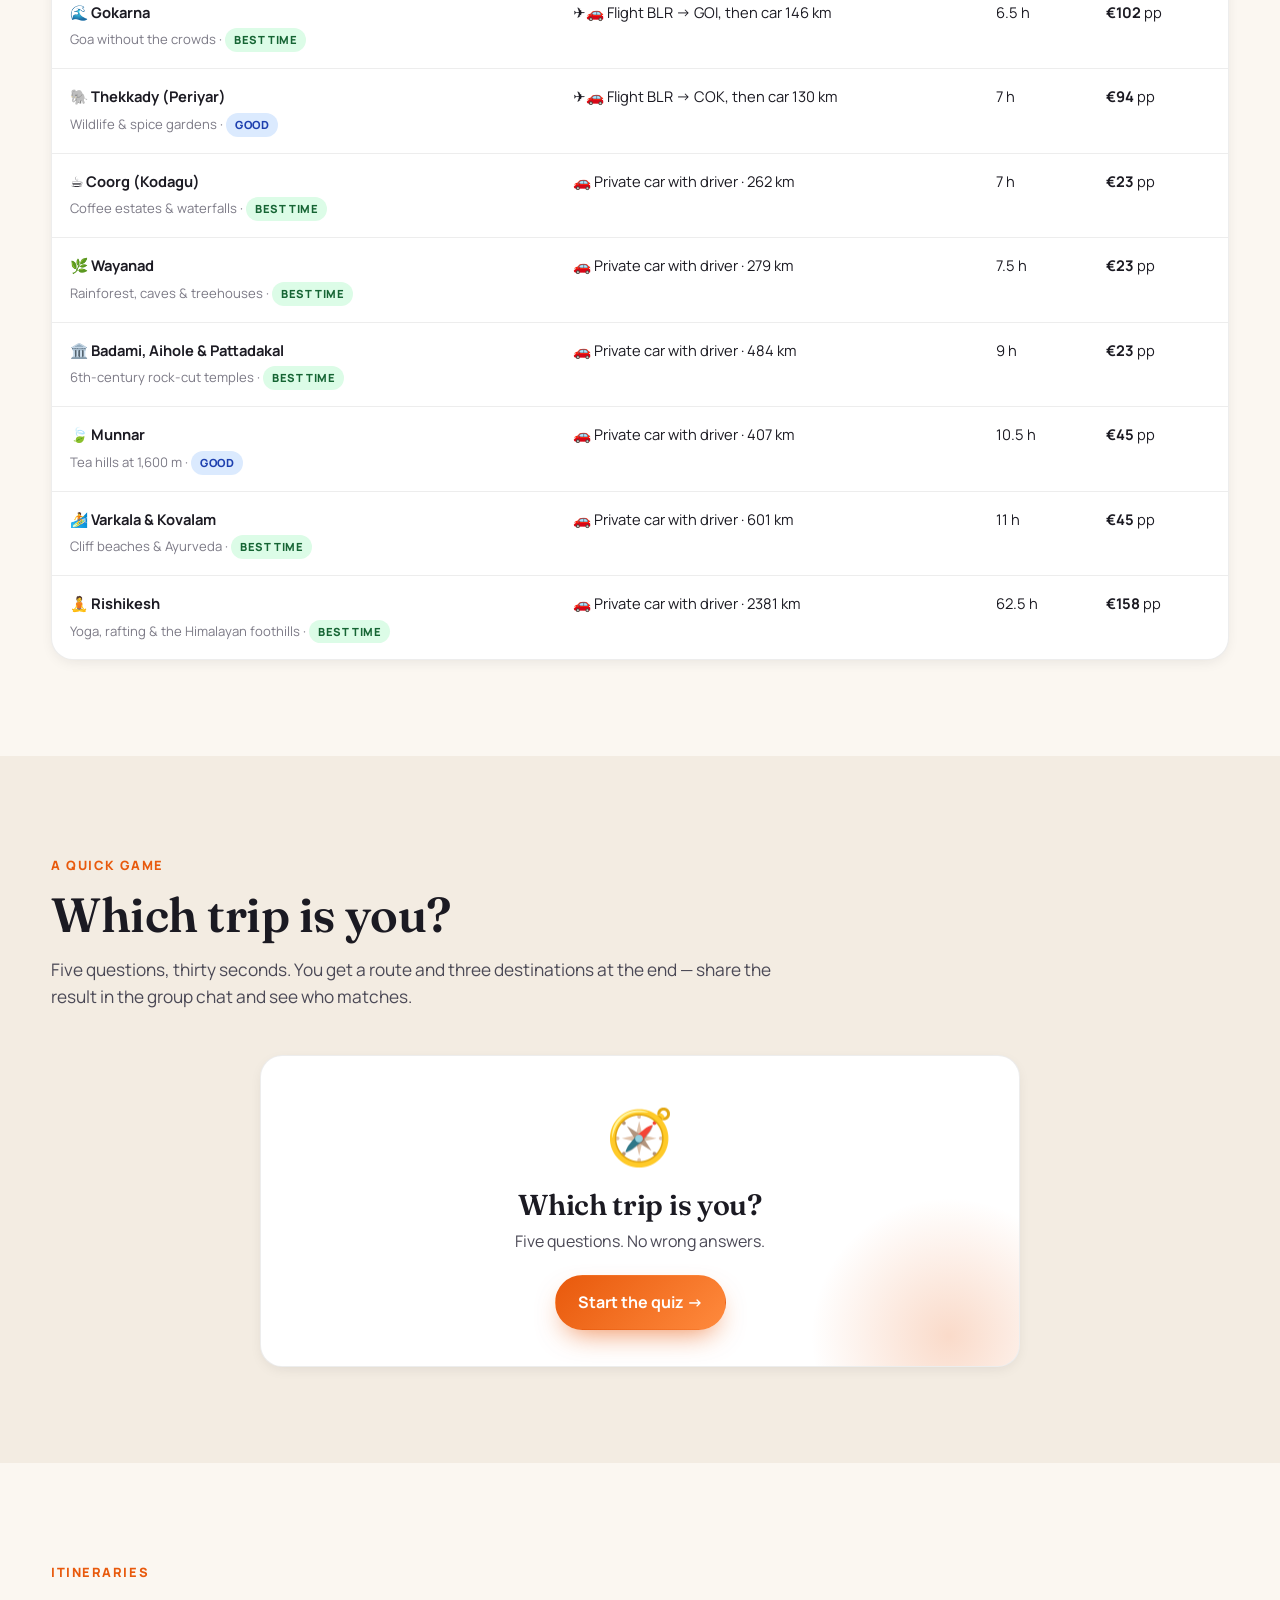
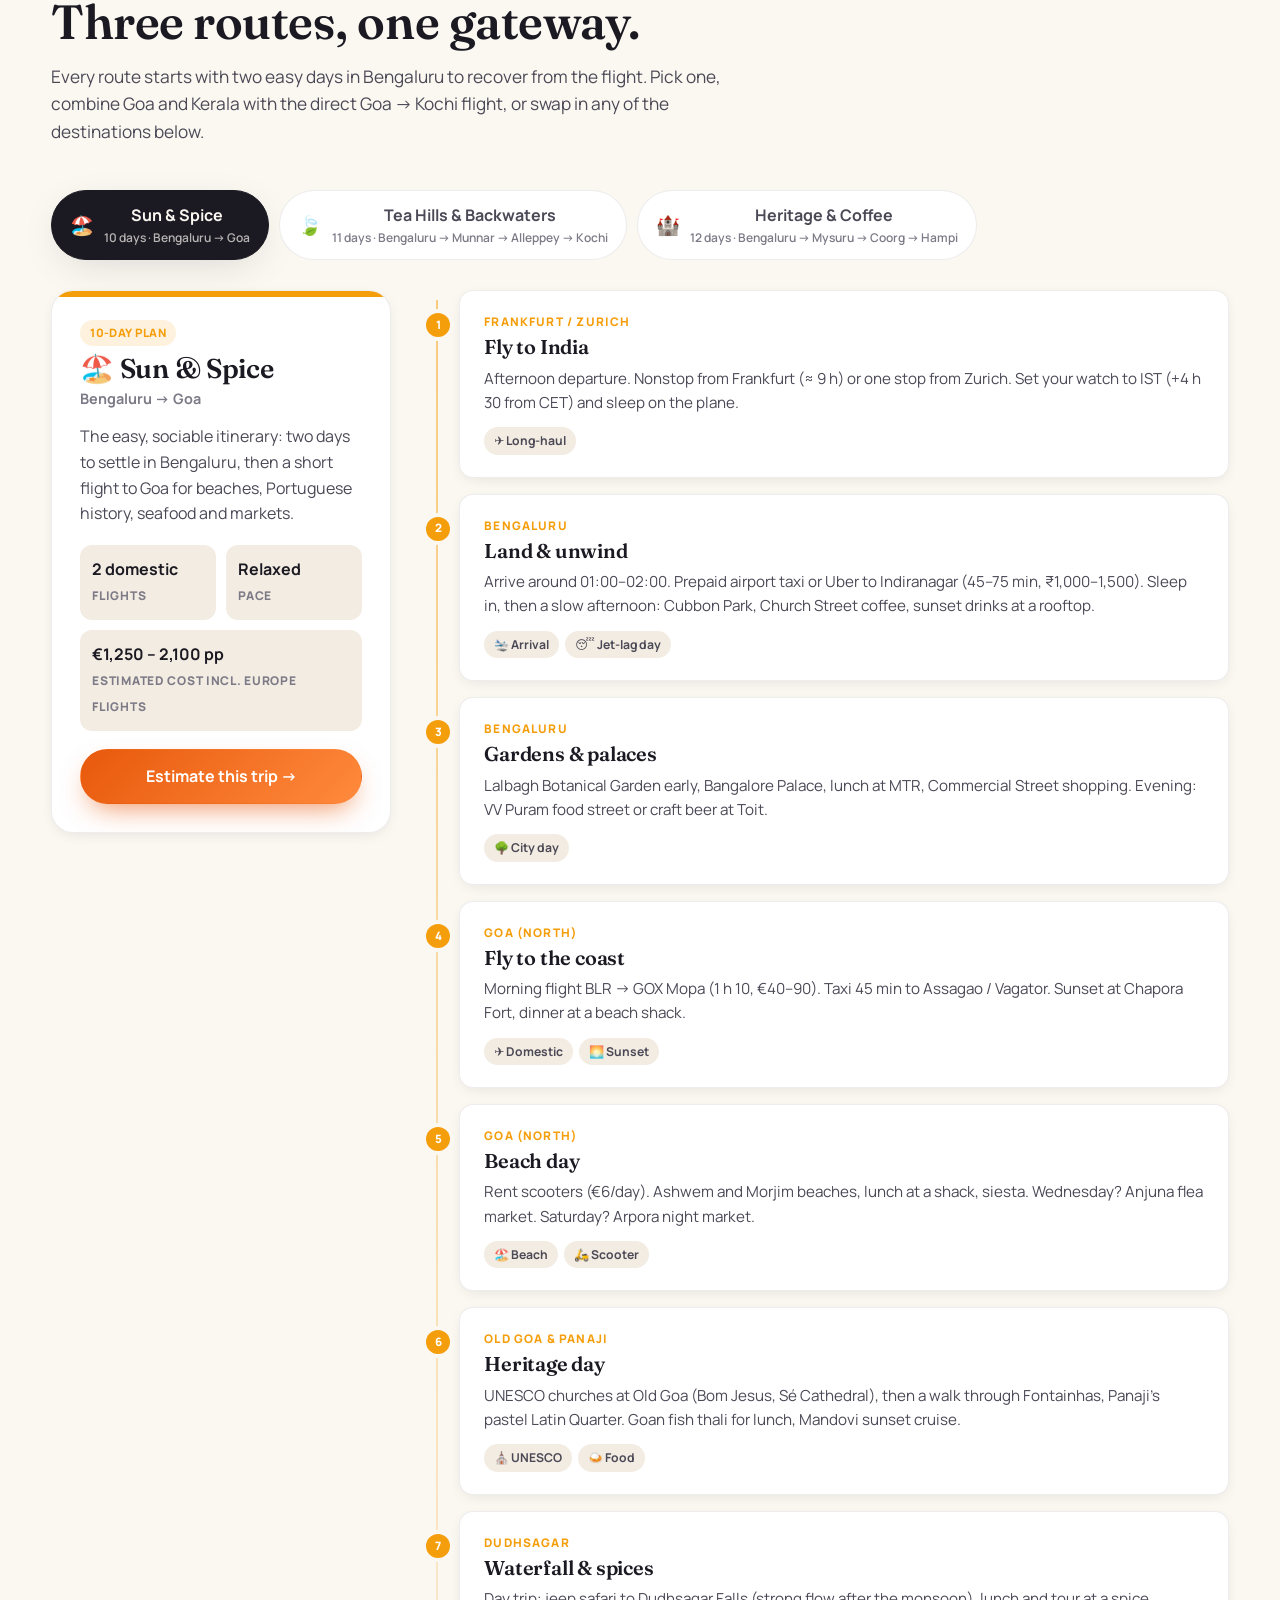
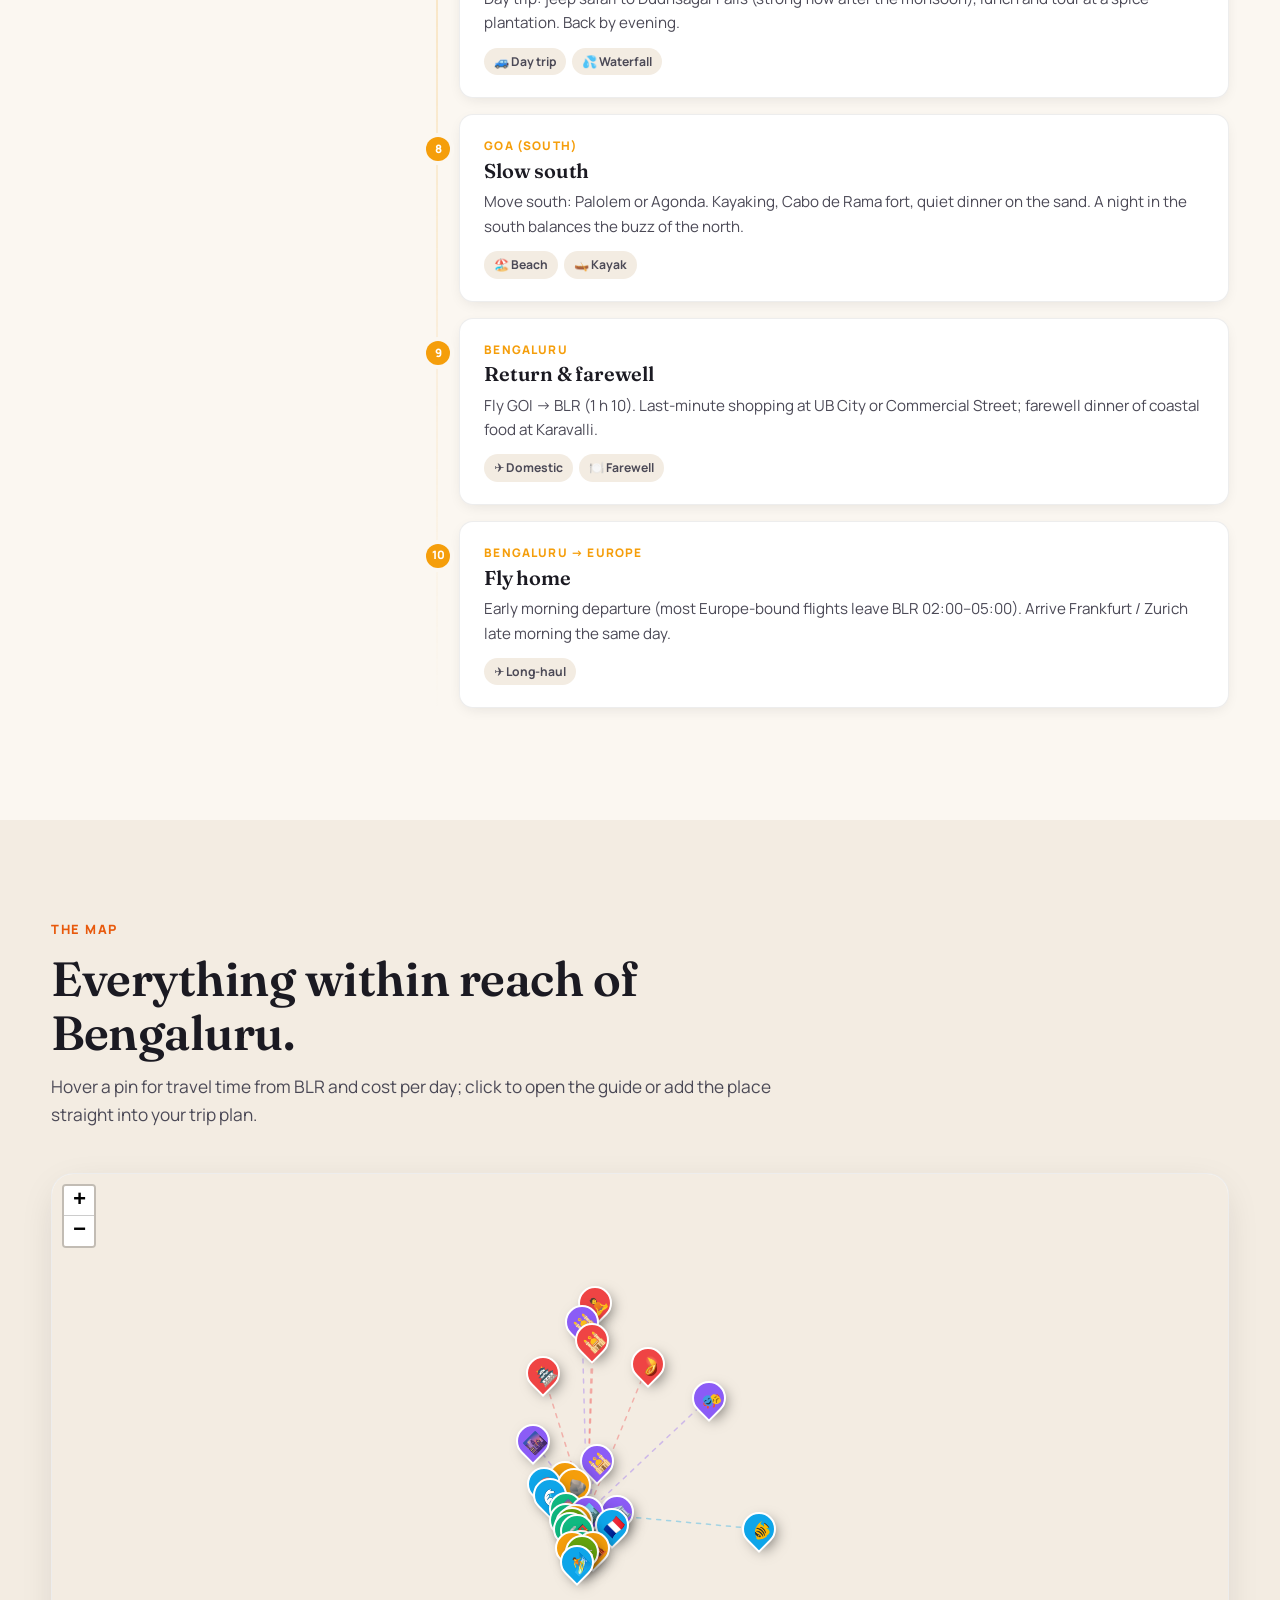
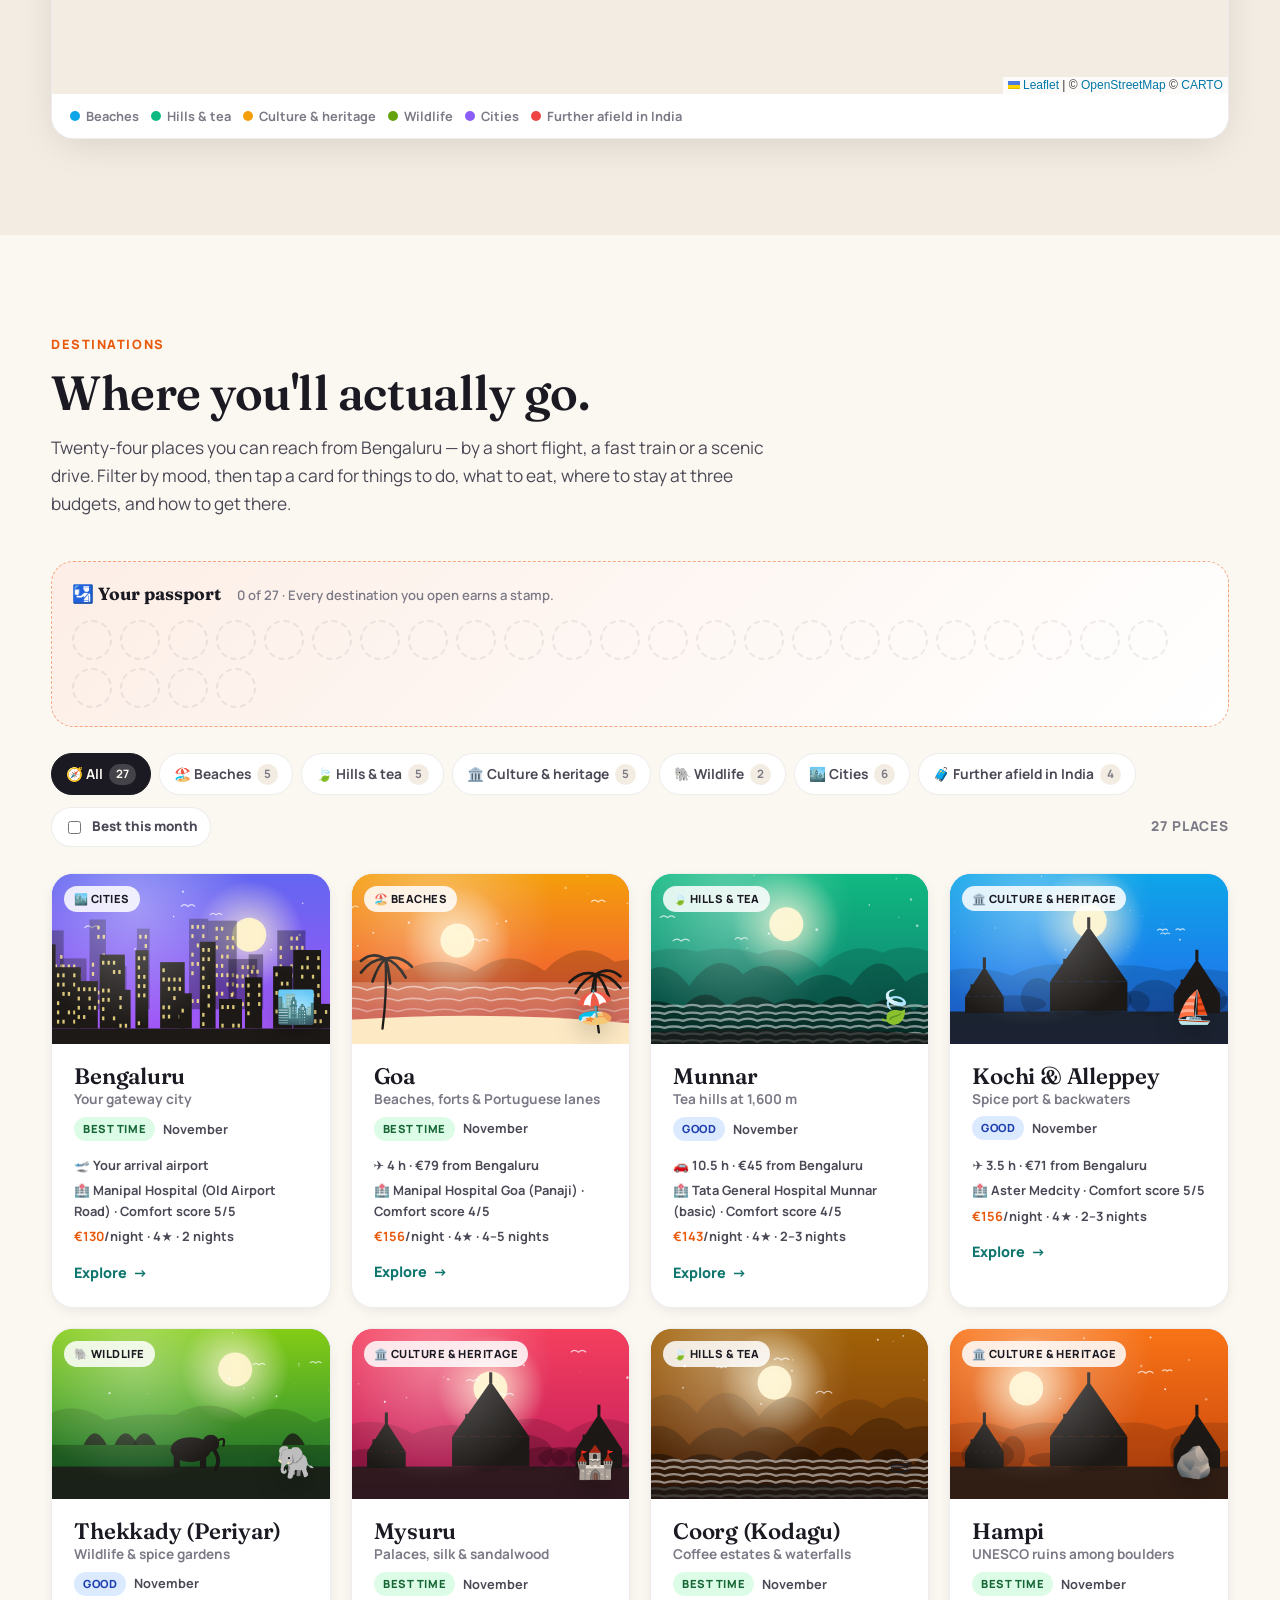
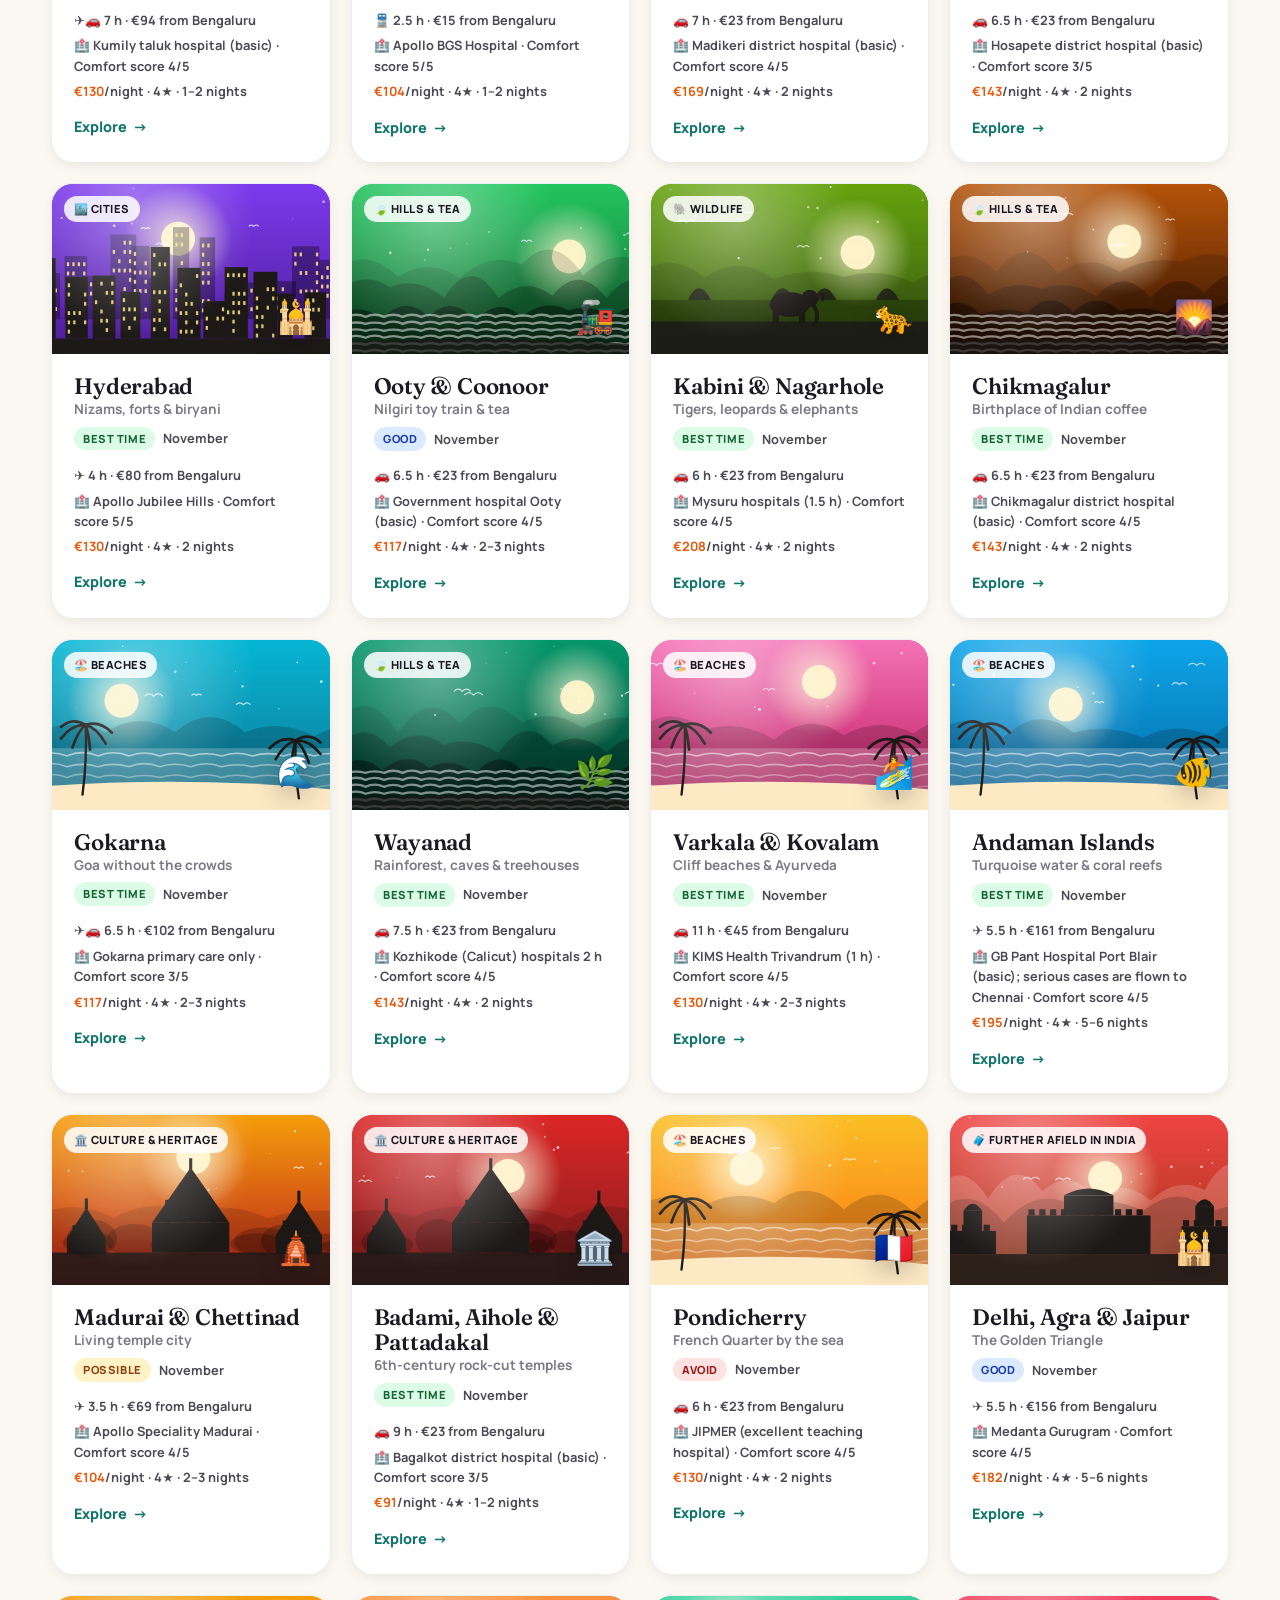
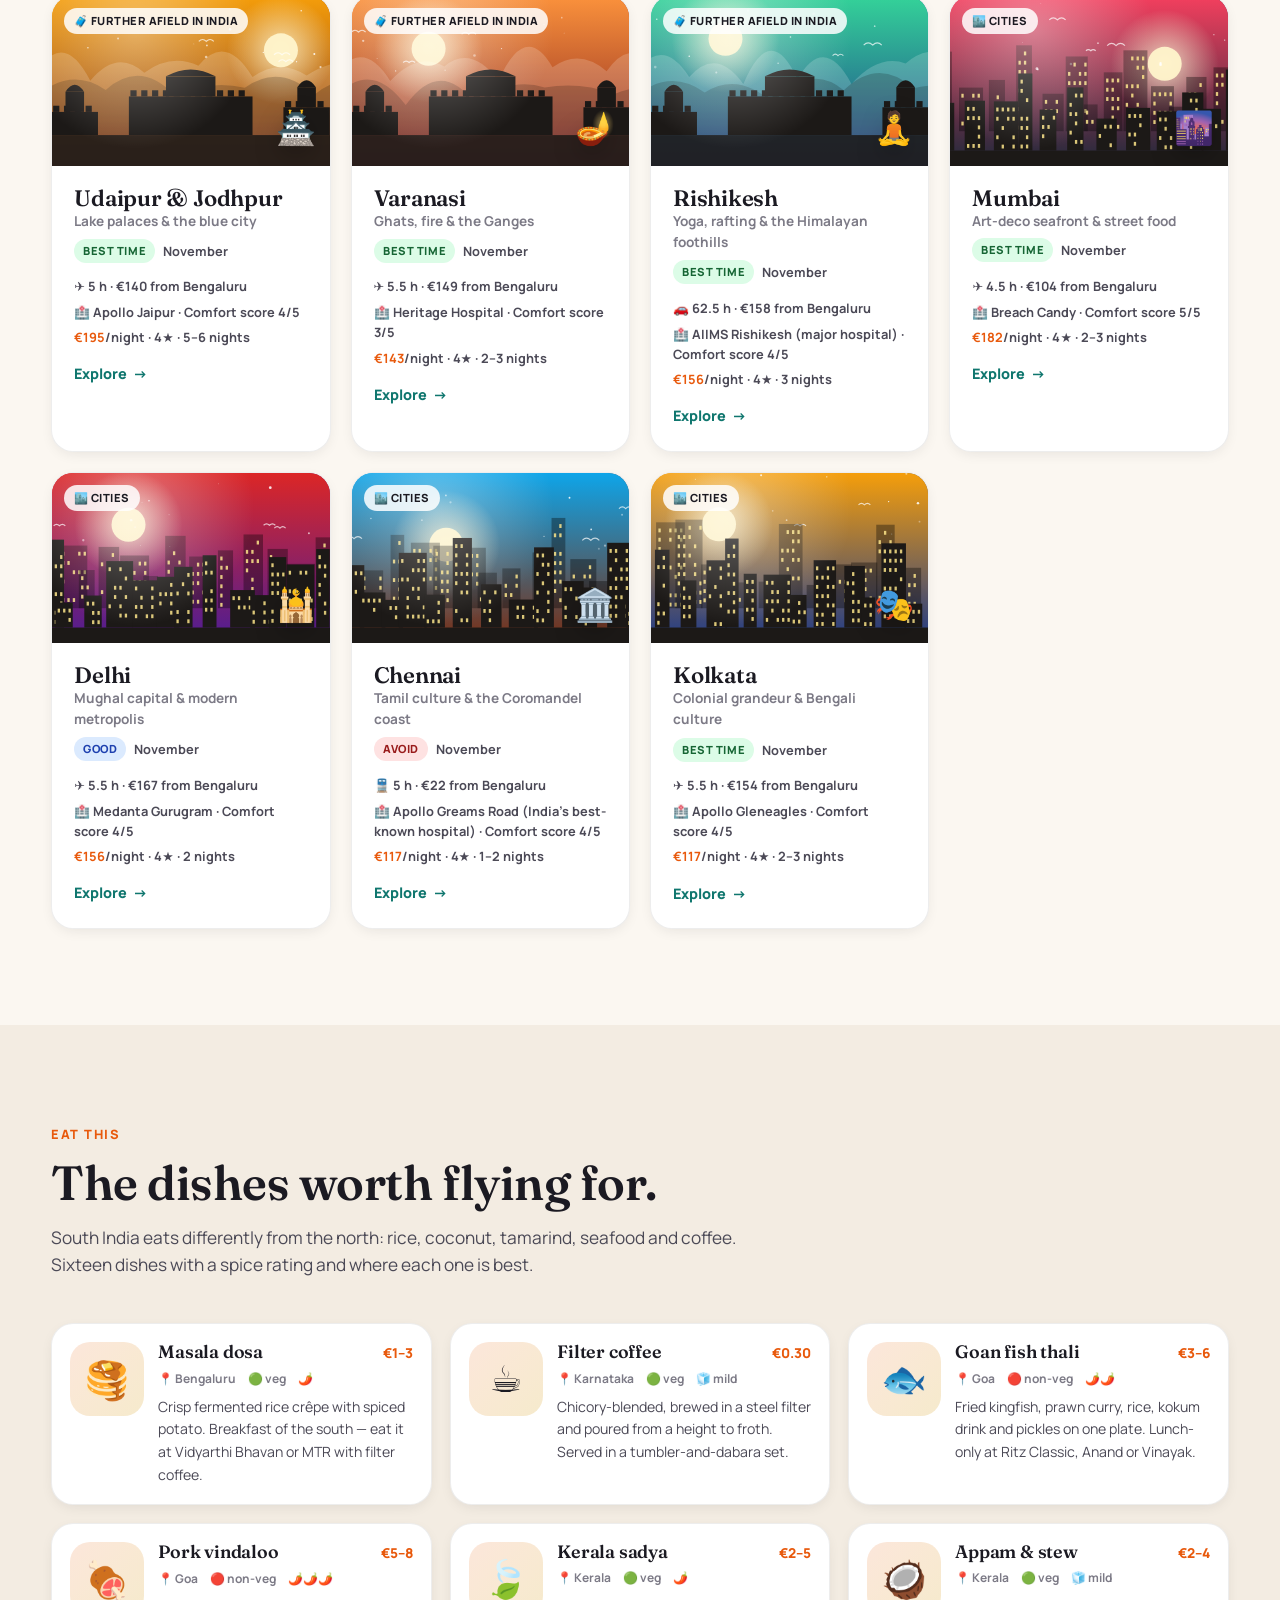
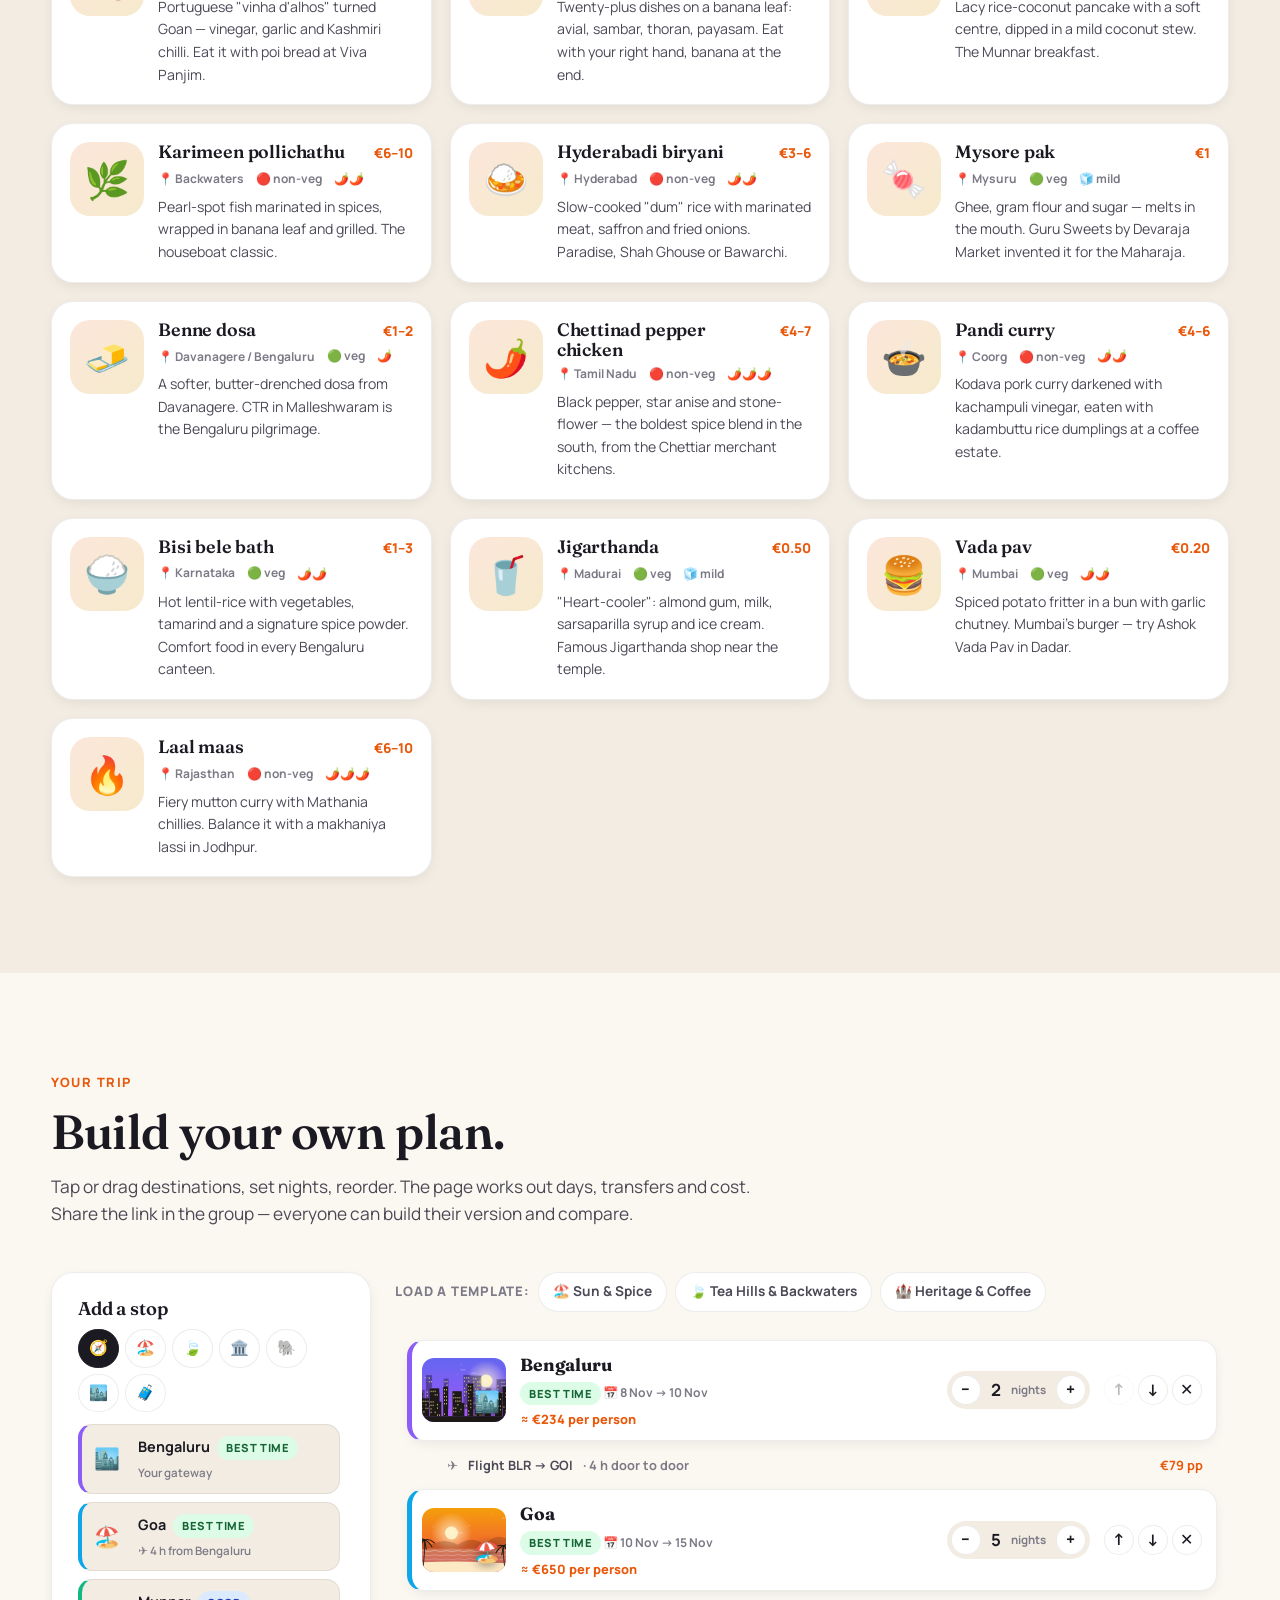
==== commit c1934273: "Foundation for a Europe-wide, all-India planner: settings, gateways, months, geo legs, premium tiers" ====
--- a/travel/index.html
+++ b/travel/index.html
@@ -3,8 +3,8 @@
 <head>
 <meta charset="UTF-8" />
 <meta name="viewport" content="width=device-width, initial-scale=1.0" />
-<title>Europe → South India · November Travel Planner</title>
-<meta name="description" content="A clean, safe and detailed plan for a group travelling from Frankfurt or Zurich to Bengaluru in November — Goa, Munnar, Kerala backwaters, Mysuru, Coorg and Hampi, with costs, hotels, food and useful links." />
+<title>Europe → India Travel Planner</title>
+<meta name="description" content="A safe, comfortable and detailed India trip planner for travellers from any European airport: pick your gateway, month and style — routes, 4★+ hotels, costs, live weather and booking links adapt." />
 <link rel="icon" href="data:image/svg+xml,<svg xmlns='http://www.w3.org/2000/svg' viewBox='0 0 100 100'><text y='.9em' font-size='90'>🛫</text></svg>" />
 <link rel="preconnect" href="https://fonts.googleapis.com" />
 <link rel="preconnect" href="https://fonts.gstatic.com" crossorigin />
@@ -41,18 +41,18 @@
   <div class="grid-bg"></div>
   <div class="container hero-grid">
     <div>
-      <span class="eyebrow reveal in"><span class="pulse"></span> <span data-i18n="hero.eyebrow">Frankfurt · Zurich → Bengaluru · November</span></span>
-      <h1 data-i18n="hero.title">Europe to South India,<br /><span class="accent">planned properly.</span></h1>
-      <p class="lead" data-i18n="hero.lead">A calm, safe and detailed plan for a group of friends: land in Bengaluru, then choose sun in Goa, tea hills in Munnar and Kerala's backwaters, the palaces and ruins of Karnataka — or go further to the Andamans, Hyderabad, Sri Lanka and beyond. Real costs, hotels, food and the links you actually need.</p>
+      <span class="eyebrow reveal in"><span class="pulse"></span> <span id="heroEyebrow">Europe → India</span></span>
+      <h1 data-i18n="hero.title">Europe to India,<br /><span class="accent">planned properly.</span></h1>
+      <p class="lead" data-i18n="hero.lead">A safe, comfortable and detailed trip plan from any European airport to all of India. Choose your gateway, month and style — routes, 4-star-plus hotels, costs, live weather and booking links adapt to you.</p>
       <div class="hero-cta">
         <a class="btn btn-primary" href="#routes" data-i18n="hero.cta1">See the itineraries ↓</a>
         <a class="btn btn-ghost" href="#builder" data-i18n="hero.cta2">🧳 Build your trip</a>
       </div>
       <div class="hero-stats">
-        <div class="stat"><b data-count="9" data-suffix=" h">0</b><span data-i18n="hero.s1">Nonstop FRA → BLR</span></div>
-        <div class="stat"><b data-count="27" data-suffix=" °C">0</b><span data-i18n="hero.s2">Bengaluru in November</span></div>
-        <div class="stat"><b data-count="24">0</b><span data-i18n="hero.s3">Destinations from BLR</span></div>
-        <div class="stat"><b data-count="1250" data-suffix="+">0</b><span data-i18n="hero.s4">€ per person from</span></div>
+        <div class="stat"><b id="statHours">9 h</b><span id="statHoursLabel">Nonstop</span></div>
+        <div class="stat"><b id="statBest">0</b><span id="statBestLabel">Best time this month</span></div>
+        <div class="stat"><b id="statDest">27</b><span data-i18n="hero.s3">Destinations across India</span></div>
+        <div class="stat"><b id="statFrom">€1,650</b><span id="statFromLabel">per person from (Comfort)</span></div>
       </div>
     </div>
 
@@ -71,12 +71,12 @@
         <use href="#pGOA" class="route-path secondary" />
         <use href="#pCOK" class="route-path secondary" />
         <!-- cities -->
-        <circle cx="60" cy="60" r="6" class="city-dot" /><text x="60" y="44" text-anchor="middle" class="city">FRANKFURT</text>
-        <circle cx="80" cy="110" r="6" class="city-dot" /><text x="80" y="134" text-anchor="middle" class="city">ZURICH</text>
+        <circle cx="60" cy="60" r="6" class="city-dot" /><text x="60" y="44" text-anchor="middle" class="city" id="svgOrigin">FRANKFURT</text>
+        <circle cx="80" cy="110" r="6" class="city-dot" /><text x="80" y="134" text-anchor="middle" class="city">EUROPE</text>
         <circle cx="400" cy="250" r="12" class="ring" /><circle cx="400" cy="250" r="12" class="ring" style="animation-delay:1.3s" />
-        <circle cx="400" cy="250" r="8" class="city-dot" /><text x="418" y="255" class="city">BENGALURU</text>
-        <circle cx="340" cy="185" r="5" class="city-dot teal" /><text x="340" y="172" text-anchor="middle" class="city">GOA</text>
-        <circle cx="370" cy="320" r="5" class="city-dot teal" /><text x="370" y="342" text-anchor="middle" class="city">KOCHI · MUNNAR</text>
+        <circle cx="400" cy="250" r="8" class="city-dot" /><text x="418" y="255" class="city" id="svgGateway">BENGALURU</text>
+        <circle cx="340" cy="185" r="5" class="city-dot teal" /><text x="340" y="172" text-anchor="middle" class="city" id="svgSpoke1">GOA</text>
+        <circle cx="370" cy="320" r="5" class="city-dot teal" /><text x="370" y="342" text-anchor="middle" class="city" id="svgSpoke2">KOCHI</text>
         <!-- planes -->
         <g class="plane"><path d="M0-7 L2-2 L9 0 L2 2 L0 7 L-1 2 L-6 1 L-6-1 L-1-2 Z" /><animateMotion dur="6s" repeatCount="indefinite" rotate="auto"><mpath href="#pFRA" /></animateMotion></g>
         <g class="plane-2"><path d="M0-5 L1.5-1.5 L6 0 L1.5 1.5 L0 5 L-.7 1.5 L-4 .7 L-4-.7 L-.7-1.5 Z" /><animateMotion dur="4s" repeatCount="indefinite" rotate="auto"><mpath href="#pGOA" /></animateMotion></g>
@@ -85,20 +85,32 @@
       <div class="legend">
         <span><i style="background:var(--accent)"></i> <span data-i18n="hero.legend1">Long-haul ≈ 9 h</span></span>
         <span><i style="background:var(--accent-2)"></i> <span data-i18n="hero.legend2">Domestic ≈ 1 h</span></span>
-        <span>🕐 IST = CET + 4:30</span>
+        <span id="tzNote">🕐 IST = CET + 4:30</span>
       </div>
     </div>
   </div>
 </header>
+
+<!-- ================= SETTINGS ================= -->
+<section id="settings" class="settings-section">
+  <div class="container">
+    <div class="settings-card reveal in">
+      <div class="settings-title"><span>🧭</span><b data-i18n="set.title">Your trip settings</b><small data-i18n="set.sub">Everything below adapts: flights, routes, costs, weather, safety and booking links.</small></div>
+      <div class="settings-bar" id="settingsBar"></div>
+    </div>
+  </div>
+</section>
 
 <!-- ================= WEATHER ================= -->
 <section id="weather" class="alt" style="padding-top:70px">
   <div class="container">
     <div class="section-head reveal">
-      <span class="kicker" data-i18n="weather.kicker">Why November</span>
-      <h2 data-i18n="weather.h2">The monsoon is gone, the crowds haven't arrived.</h2>
-      <p data-i18n="weather.p">South India dries out and cools down in November. Here's how each stop on the map feels — and the one region to leave for another trip.</p>
-    </div>
+      <span class="kicker" data-i18n="weather.kicker">When to go</span>
+      <h2 data-i18n="weather.h2">India has a season for everything — pick the right one.</h2>
+      <p data-i18n="weather.p">Every destination is rated for your travel month. Live weather and last year's real averages appear on the cards once the site is online.</p>
+    </div>
+    <div class="when-to-go card" id="whenToGo"></div>
+    <p class="wx-status" id="weatherNovNote" style="margin:22px 0 6px">November in the south, in detail:</p>
     <div class="weather-row" id="weatherRow"></div>
     <p class="wx-status" id="wxStatus"></p>
   </div>
@@ -109,26 +121,17 @@
   <div class="container">
     <div class="section-head reveal">
       <span class="kicker" data-i18n="flights.kicker">Getting there</span>
-      <h2 data-i18n="flights.h2">Frankfurt or Zurich to Bengaluru</h2>
-      <p data-i18n="flights.p">Lufthansa flies nonstop from Frankfurt. From Zurich you connect once — via Frankfurt, Munich or a Gulf hub. Fly in together, or meet at Kempegowda International Airport.</p>
+      <h2 id="flightsTitle">Frankfurt to Bengaluru</h2>
+      <p data-i18n="flights.p">Nonstop links and the best one-stop options for your airport and gateway, plus every onward connection from the gateway with time and cost for your style.</p>
     </div>
     <div class="flight-grid" id="flightGrid"></div>
 
-    <div class="card reveal" style="margin-top:24px">
-      <h3 style="font-size:1.3rem;margin-bottom:10px" data-i18n="flights.arrive">🛬 Arriving at Bengaluru (BLR)</h3>
-      <div class="chip-row">
-        <span class="chip">Immigration: e-Visa printout + return ticket</span>
-        <span class="chip">SIM counters (Airtel / Jio) in arrivals</span>
-        <span class="chip">ATMs & currency exchange before exit</span>
-        <span class="chip warm">Taxi to city: 45–75 min · ₹1,000–1,500 (≈ €10–15)</span>
-        <span class="chip warm">Vayu Vajra airport bus: ₹300</span>
-      </div>
-      <p style="color:var(--ink-2);font-size:.95rem">Most European flights land between 01:00 and 03:00. Book your first hotel from the night before so you can check in immediately, use the <b>prepaid taxi counter</b> or Uber pickup zone, and plan nothing before lunch on day one.</p>
-    </div>
-
-    <div class="table-wrap reveal">
+    <div class="card reveal in" style="margin-top:24px" id="arrivalCard"></div>
+
+    <h3 class="sub-title" id="onwardTitle">Onward from Bengaluru</h3>
+    <div class="table-wrap reveal in">
       <table>
-        <thead><tr><th data-i18n="flights.th1">Onward connection</th><th data-i18n="flights.th2">Time</th><th data-i18n="flights.th3">Price pp</th><th data-i18n="flights.th4">Carriers</th></tr></thead>
+        <thead><tr><th data-i18n="flights.th1">Destination</th><th>How</th><th data-i18n="flights.th2">Time</th><th data-i18n="flights.th3">Price pp</th></tr></thead>
         <tbody id="domesticBody"></tbody>
       </table>
     </div>
@@ -186,6 +189,7 @@
     <div class="passport" id="passport"></div>
     <div class="dest-toolbar">
       <div class="filters" id="destFilters"></div>
+      <label class="best-toggle"><input type="checkbox" id="bestOnly"> <span data-i18n="dest.bestOnly">Best this month</span></label>
       <span id="destCount"></span>
     </div>
     <div class="dest-grid" id="destGrid"></div>
@@ -269,23 +273,19 @@
           <div class="seg" id="styleSeg"></div>
           <p id="styleNote" style="margin-top:10px;font-size:.85rem;color:var(--muted)"></p>
         </div>
-        <div class="field">
-          <label data-i18n="label.departure">Departure</label>
-          <div class="seg" id="originSeg"></div>
-        </div>
         <div class="field" style="margin-bottom:0">
           <label data-i18n="label.route">Route</label>
           <div class="seg" id="routeSeg"></div>
         </div>
       </div>
       <div class="result reveal" data-delay="2">
-        <div class="currency-toggle" id="currencyToggle"><button data-c="EUR">EUR</button><button data-c="INR">INR</button></div>
+        <div class="currency-toggle" id="currencyToggle"><button data-c="home">EUR</button><button data-c="INR">INR</button></div>
         <div class="label" data-i18n="result.label">Estimated total per person</div>
         <div class="big" id="perPerson">€0</div>
         <div id="perDay" style="opacity:.75;font-weight:700"></div>
         <div class="group-total"><span class="label" data-i18n="result.group">Whole group</span><b id="groupTotal">€0</b></div>
         <div class="breakdown" id="breakdown"></div>
-        <p class="fine">Includes a 10 % buffer. Rate: €1 ≈ ₹<span id="rate"></span> (<span id="rateLabel"></span>). Flights priced for November departures booked 2–4 months ahead; luxury assumes business class.</p>
+        <p class="fine">Includes a 10 % buffer. Rate: €1 ≈ ₹<span id="rate"></span> (<span id="rateLabel"></span>). Long-haul priced 2–4 months ahead; Premium assumes premium economy, Luxury business class and domestic business.</p>
       </div>
     </div>
   </div>
@@ -301,8 +301,7 @@
     </div>
     <div class="dates-layout">
       <div class="card date-card reveal">
-        <label class="small-label" for="tripDate" data-i18n="dates.label">Departure date</label>
-        <input type="date" id="tripDate" min="2026-10-01" max="2027-03-31" />
+        <p class="picks-note" data-i18n="dates.moved">Departure date is set in the trip settings at the top.</p>
         <div class="countdown" id="countdown"></div>
       </div>
       <div class="card reveal" data-delay="2"><h3 class="small" data-i18n="dates.festivals">🎆 Festivals during your trip</h3><div id="festivalList"></div></div>
@@ -319,6 +318,7 @@
       <h2 data-i18n="safety.h2">Travel like you've been before.</h2>
       <p data-i18n="safety.p">South India is welcoming and well organised for visitors. These are the few things that make the difference between a good trip and a great one.</p>
     </div>
+    <div class="safe country-card reveal in" id="countryCard"></div>
     <div class="safety-grid" id="safetyGrid"></div>
 
     <div class="checklist reveal">
@@ -378,10 +378,13 @@
 <script src="data.js"></script>
 <script src="content.js"></script>
 <script src="guide.js"></script>
+<script src="europe.js"></script>
+<script src="geo.js"></script>
 <script src="ratings.js"></script>
 <script src="illustrations.js"></script>
 <script src="vendor/leaflet.js"></script>
 <script src="app.js"></script>
+<script src="settings.js"></script>
 <script src="features.js"></script>
 </body>
 </html>
--- a/travel/styles.css
+++ b/travel/styles.css
@@ -428,7 +428,7 @@
 .pool-filters { display: flex; flex-wrap: wrap; gap: 6px; margin-bottom: 12px; } .filter.small { padding: 6px 10px; font-size: .95rem; }
 .pool { display: grid; gap: 8px; overflow-y: auto; padding-right: 4px; scrollbar-width: thin; }
 .pool-chip { display: grid; grid-template-columns: 34px 1fr; gap: 4px 10px; align-items: center; text-align: left; padding: 10px 12px; border-radius: 14px; border: 1px solid var(--line); border-left: 4px solid var(--c); background: var(--bg-2); color: var(--ink); cursor: grab; transition: all .3s var(--ease); }
-.pool-chip span { font-size: 1.3rem; grid-row: span 2; } .pool-chip b { font-size: .9rem; } .pool-chip small { color: var(--muted); font-size: .72rem; font-weight: 600; }
+.pool-chip > span { font-size: 1.3rem; grid-row: span 2; } .pool-chip > b { font-size: .9rem; } .pool-chip > b .mbadge { margin-left: 4px; } .pool-chip small { color: var(--muted); font-size: .72rem; font-weight: 600; }
 .pool-chip:hover { transform: translateX(4px); background: var(--card); box-shadow: var(--shadow-sm); } .pool-chip.added { animation: bump .5s var(--ease); }
 @keyframes bump { 30% { transform: scale(.95); background: color-mix(in srgb, var(--accent-2) 20%, var(--card)); } }
 .presets { display: flex; flex-wrap: wrap; align-items: center; gap: 8px; margin-bottom: 16px; font-weight: 800; font-size: .82rem; letter-spacing: .06em; text-transform: uppercase; color: var(--muted); }
@@ -532,3 +532,34 @@
 .rating-link { font-size: .72rem; font-weight: 800; margin-left: 4px; }
 .pick-row.rating-hidden { display: none; } .show-hidden .pick-row.rating-hidden { display: grid; opacity: .6; }
 .tier-eat { background: var(--bg-2); font-size: 1rem; }
+
+/* Trip settings bar */
+.settings-section { padding: 0 0 40px; margin-top: -30px; position: relative; z-index: 2; }
+.settings-card { padding: 20px 22px; border-radius: var(--radius); background: var(--card); border: 1px solid var(--line); box-shadow: var(--shadow); }
+.settings-title { display: flex; flex-wrap: wrap; align-items: baseline; gap: 8px 12px; margin-bottom: 14px; } .settings-title span { font-size: 1.2rem; } .settings-title b { font-family: var(--font-display); font-size: 1.15rem; } .settings-title small { color: var(--muted); font-weight: 600; }
+.settings-bar { display: grid; grid-template-columns: repeat(auto-fit, minmax(150px, 1fr)); gap: 10px; }
+.set label { display: block; font-size: .68rem; font-weight: 900; letter-spacing: .1em; text-transform: uppercase; color: var(--muted); margin-bottom: 4px; }
+.set select, .set input { width: 100%; padding: 10px 10px; border-radius: 12px; border: 1px solid var(--line); background: var(--bg-2); color: var(--ink); font: inherit; font-weight: 700; font-size: .88rem; }
+.set select:focus, .set input:focus { outline: 2px solid var(--accent); border-color: transparent; }
+.sub-title { font-size: 1.3rem; margin: 34px 0 -26px; }
+/* Month ratings */
+.mbadge { display: inline-block; padding: 3px 9px; border-radius: 999px; font-size: .7rem; font-weight: 900; letter-spacing: .05em; text-transform: uppercase; vertical-align: middle; }
+.mbadge.best { background: #dcfce7; color: #166534; } .mbadge.good { background: #dbeafe; color: #1e40af; } .mbadge.ok { background: #fef3c7; color: #92400e; } .mbadge.avoid { background: #fee2e2; color: #991b1b; }
+.when-to-go { padding: 22px 24px; }
+.wtg-head { display: flex; flex-wrap: wrap; align-items: baseline; gap: 8px 14px; margin-bottom: 14px; } .wtg-head b { font-family: var(--font-display); font-size: 1.6rem; } .wtg-head span { color: var(--muted); font-size: .85rem; font-weight: 600; }
+.wtg-row { display: grid; grid-template-columns: 110px 1fr; gap: 12px; align-items: start; padding: 10px 0; border-top: 1px dashed var(--line); }
+@media (max-width: 640px) { .wtg-row { grid-template-columns: 1fr; } }
+.wtg-chips { display: flex; flex-wrap: wrap; gap: 6px; }
+.wtg-chip { padding: 6px 11px; border-radius: 999px; border: 1px solid var(--line); background: var(--bg-2); color: var(--ink); font-size: .82rem; font-weight: 700; transition: all .25s var(--ease); } .wtg-chip:hover { background: var(--card); border-color: var(--accent); transform: translateY(-2px); }
+.best-toggle { display: inline-flex; align-items: center; gap: 8px; font-size: .84rem; font-weight: 800; color: var(--ink-2); cursor: pointer; padding: 8px 12px; border-radius: 999px; border: 1px solid var(--line); background: var(--card); } .best-toggle input { accent-color: var(--accent-2); }
+.dest .month-line { display: flex; align-items: center; gap: 8px; margin-top: 6px; font-size: .8rem; font-weight: 700; color: var(--ink-2); }
+/* Comfort card in modal */
+.comfort-card { margin: 14px 0 18px; padding: 14px 16px; border-radius: 14px; background: color-mix(in srgb, var(--accent-2) 8%, var(--card)); border: 1px solid color-mix(in srgb, var(--accent-2) 30%, transparent); }
+.comfort-card h4 { margin-bottom: 8px; } .comfort-card .score { display: inline-flex; gap: 2px; margin-left: 6px; } .comfort-card .score i { width: 10px; height: 10px; border-radius: 50%; background: var(--line); } .comfort-card .score i.on { background: var(--accent-2); }
+.comfort-card p { font-size: .86rem; color: var(--ink-2); margin: 4px 0; } .comfort-card ul { margin: 6px 0 0; padding-left: 18px; font-size: .86rem; color: var(--ink-2); }
+.month-strip { display: grid; grid-template-columns: repeat(12, 1fr); gap: 3px; margin: 10px 0 4px; } .month-strip span { height: 22px; border-radius: 6px; display: grid; place-items: center; font-size: .62rem; font-weight: 900; color: #fff; opacity: .9; } .month-strip .r3 { background: #16a34a; } .month-strip .r2 { background: #3b82f6; } .month-strip .r1 { background: #d97706; } .month-strip .r0 { background: #dc2626; } .month-strip .cur { outline: 2px solid var(--ink); }
+/* Country card */
+.country-card { margin-bottom: 18px; border-left: 4px solid var(--accent-2); }
+.country-links { list-style: none; margin: 8px 0 10px; padding: 0; display: grid; grid-template-columns: repeat(auto-fill, minmax(240px, 1fr)); gap: 6px; } .country-links a { font-weight: 800; font-size: .9rem; }
+/* Builder legs */
+.leg { display: flex; align-items: center; gap: 10px; padding: 4px 14px 4px 40px; font-size: .8rem; font-weight: 700; color: var(--muted); } .leg b { color: var(--ink-2); } .leg .leg-cost { margin-left: auto; color: var(--accent); }
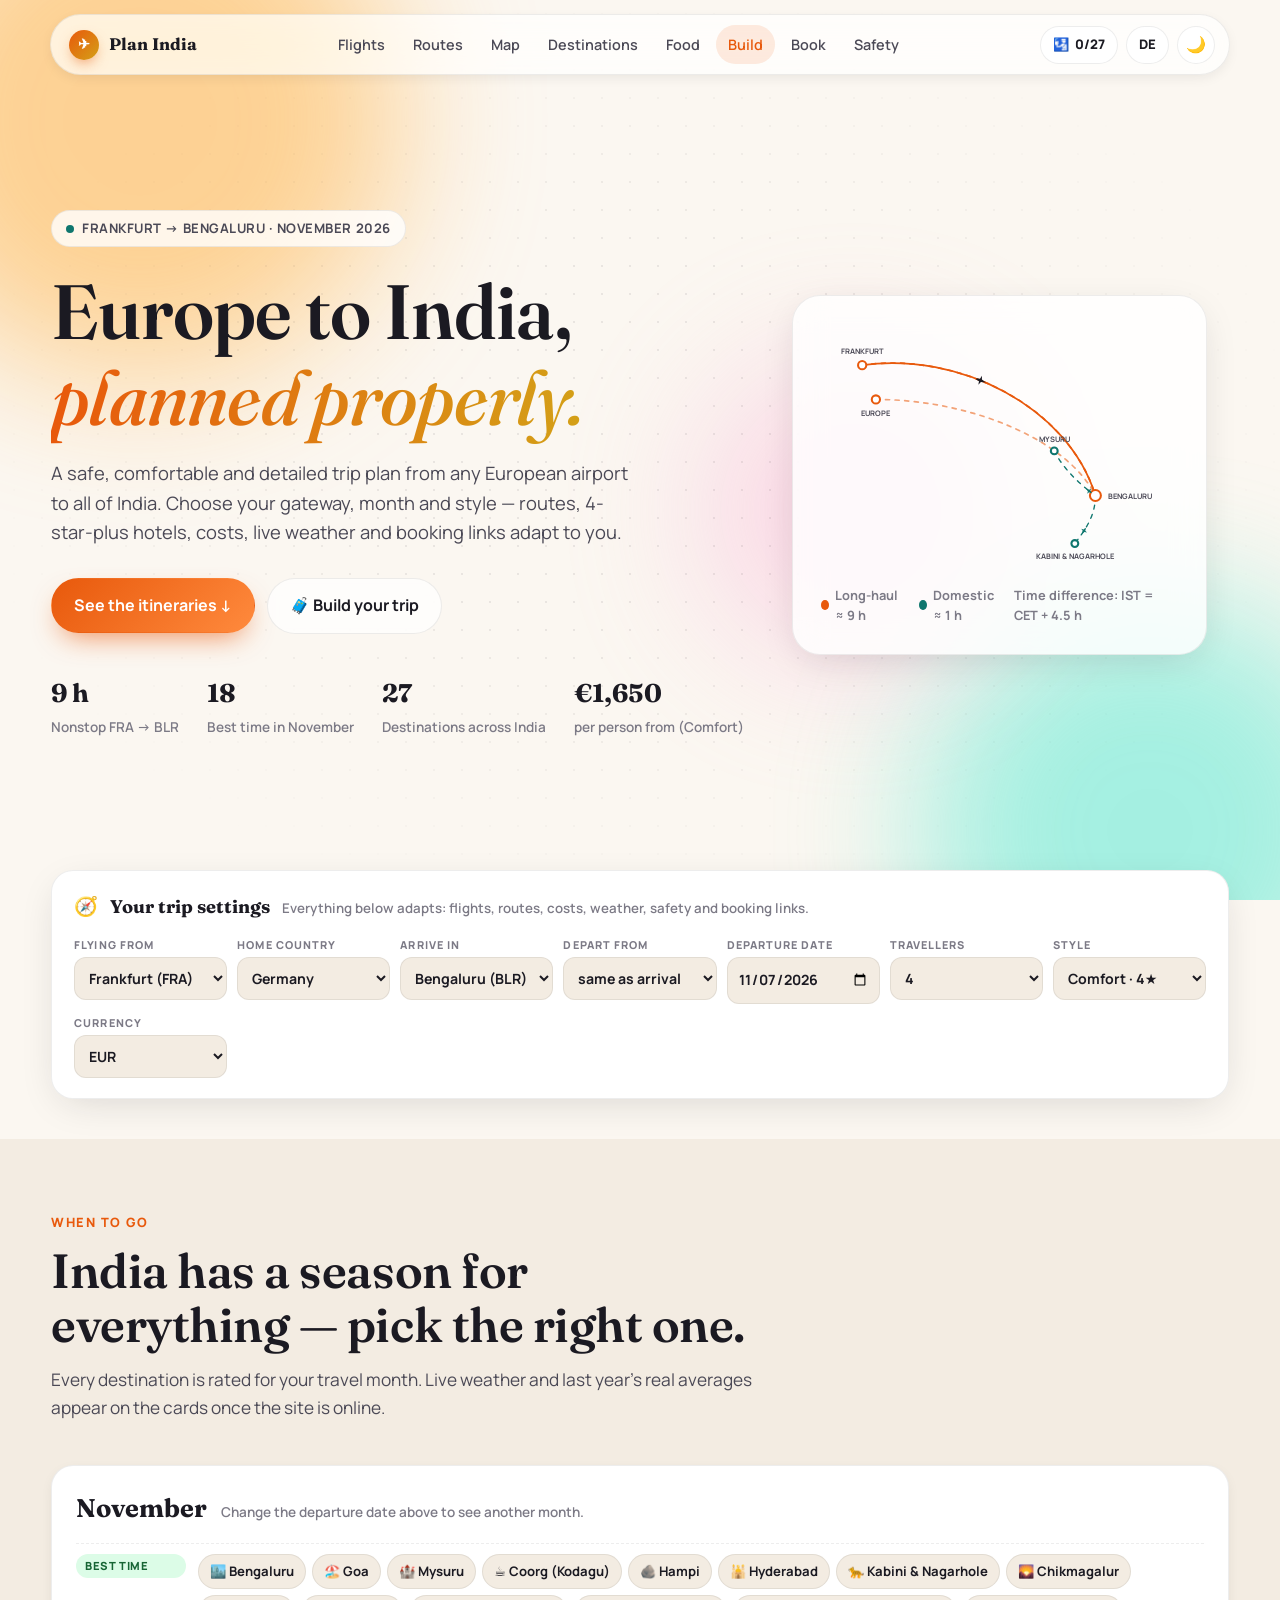
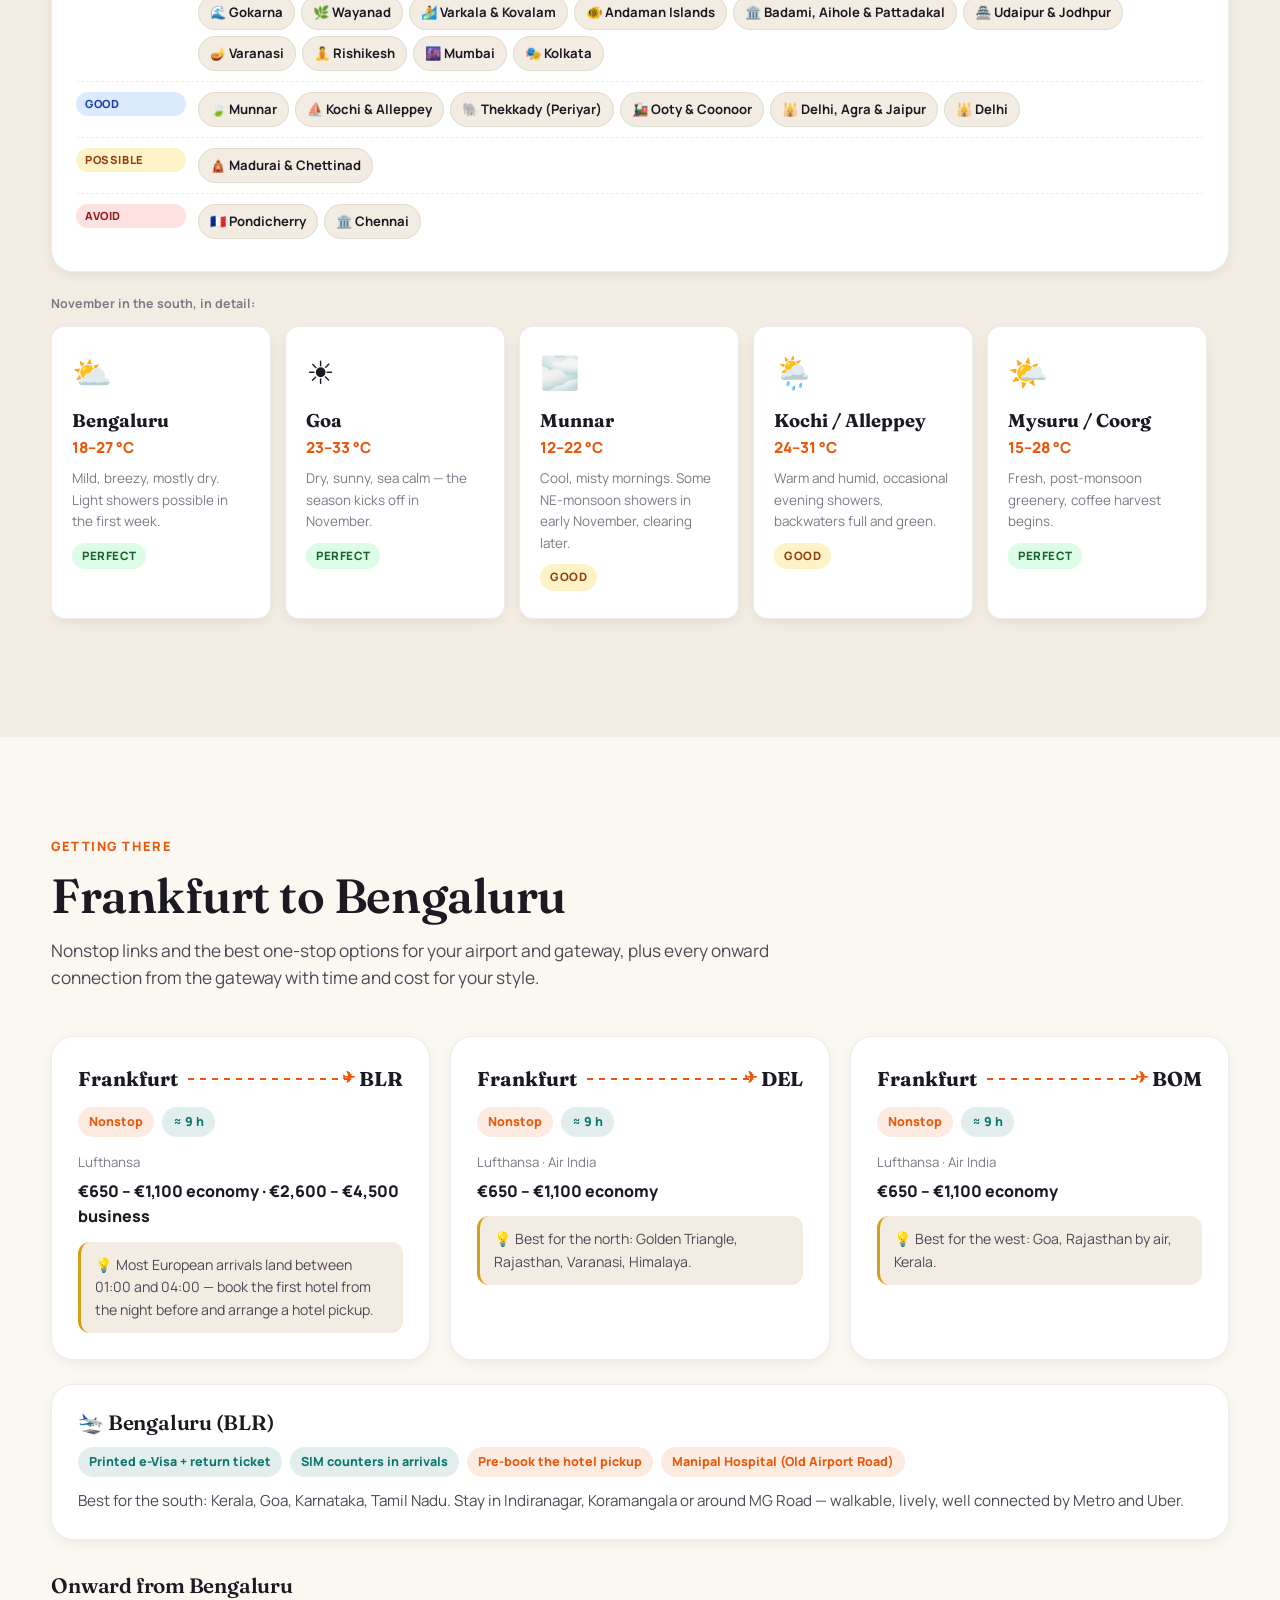
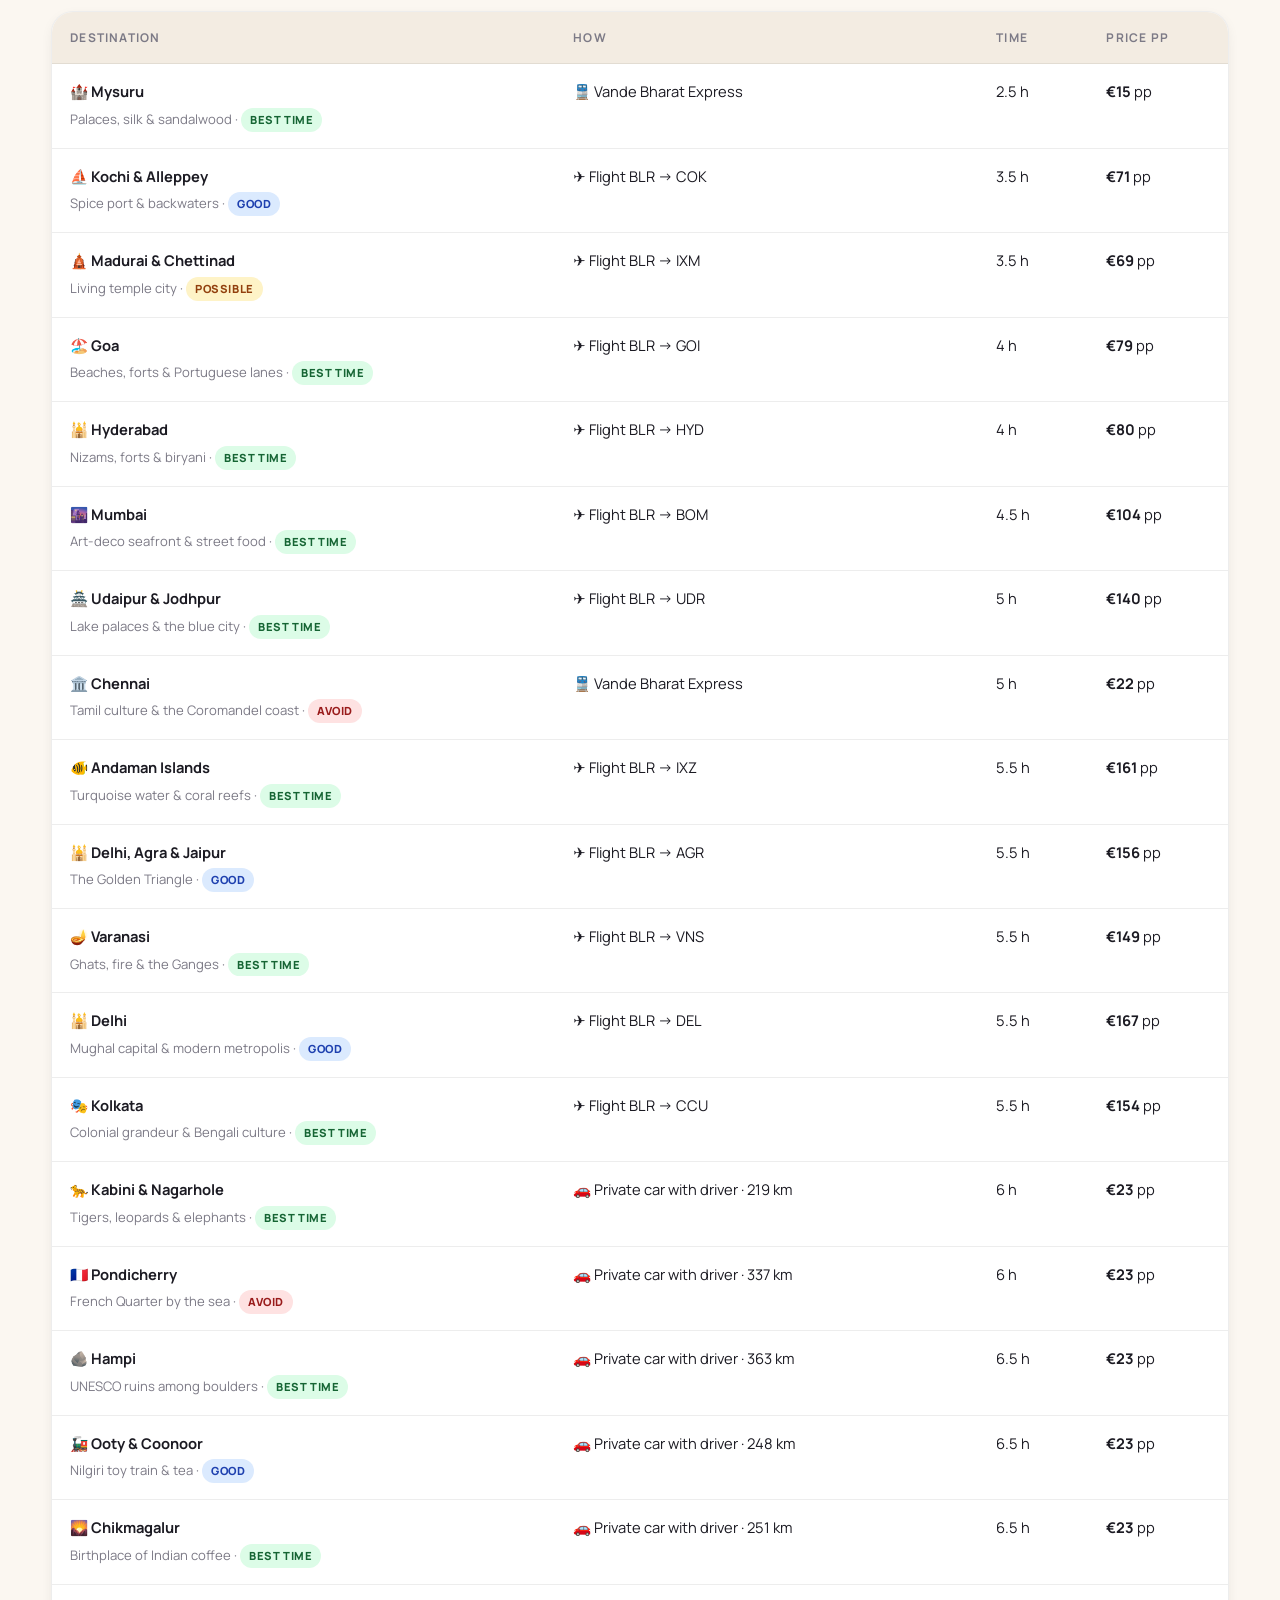
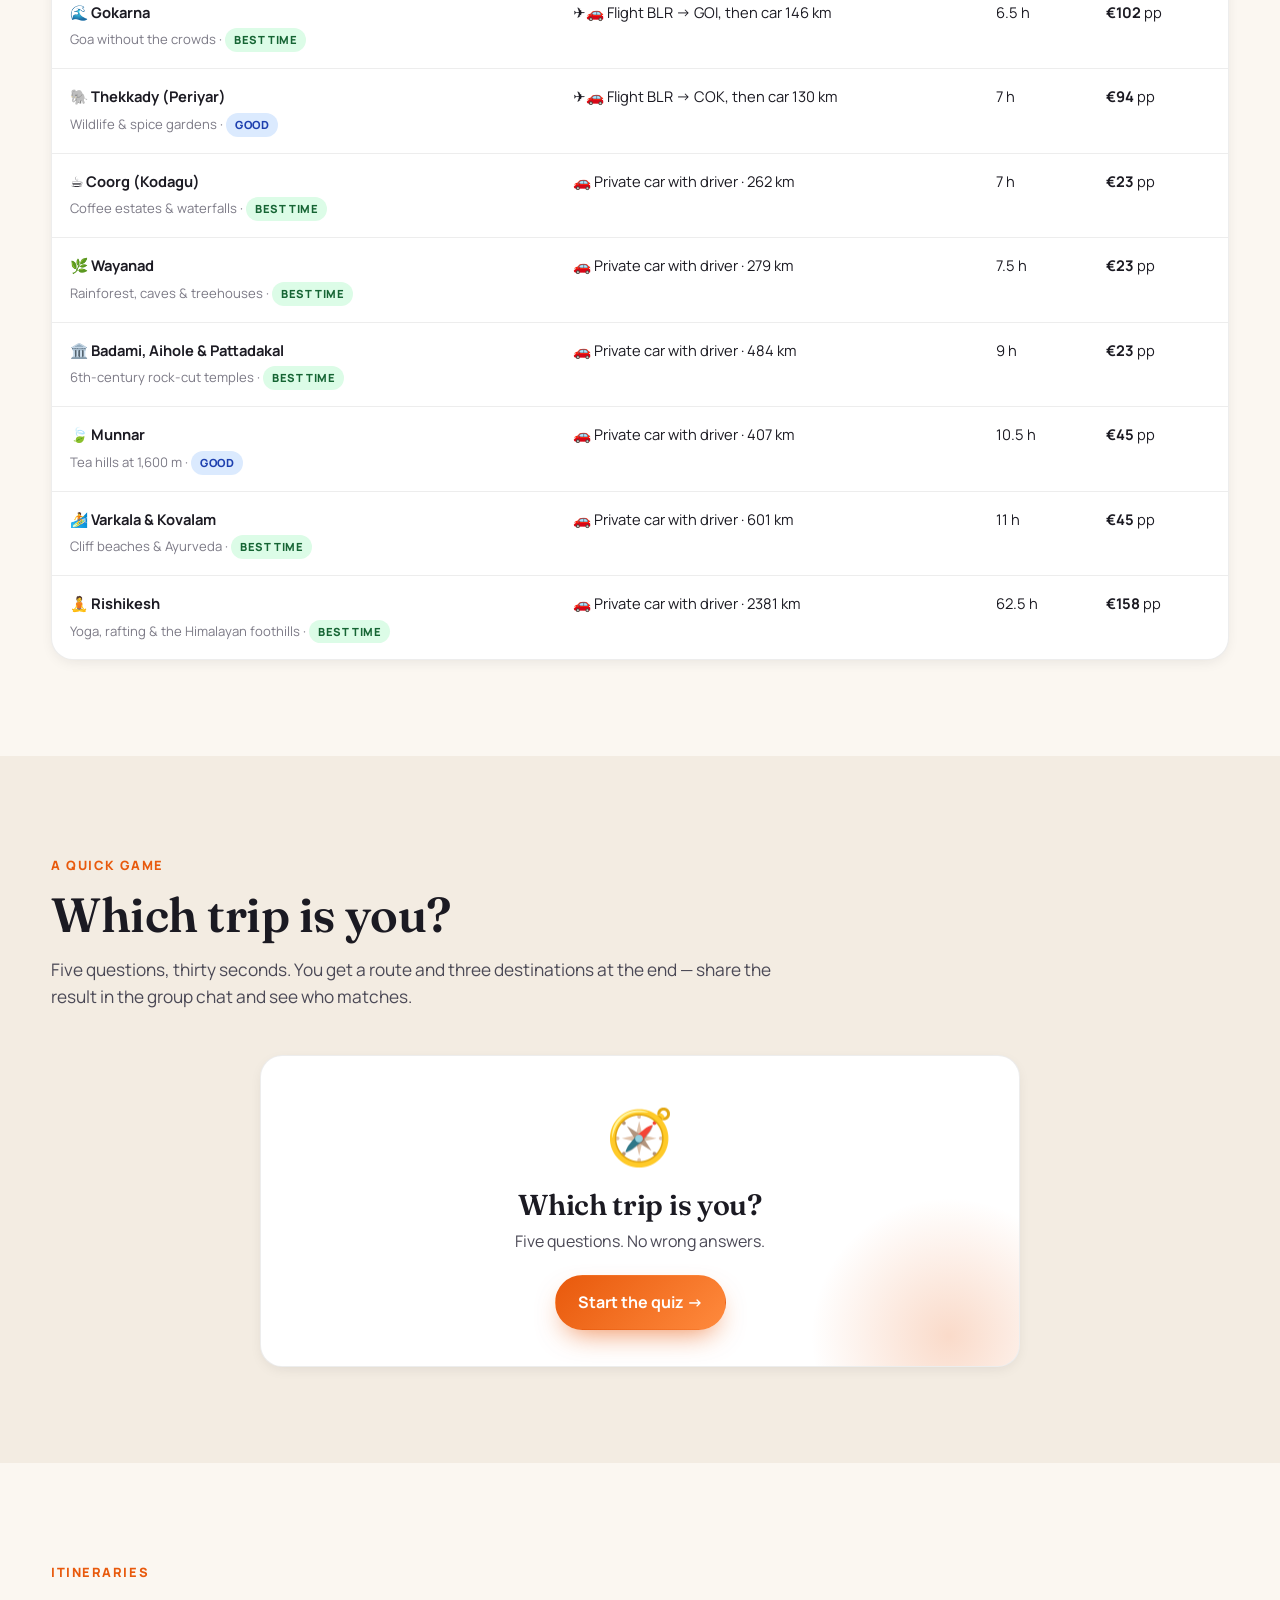
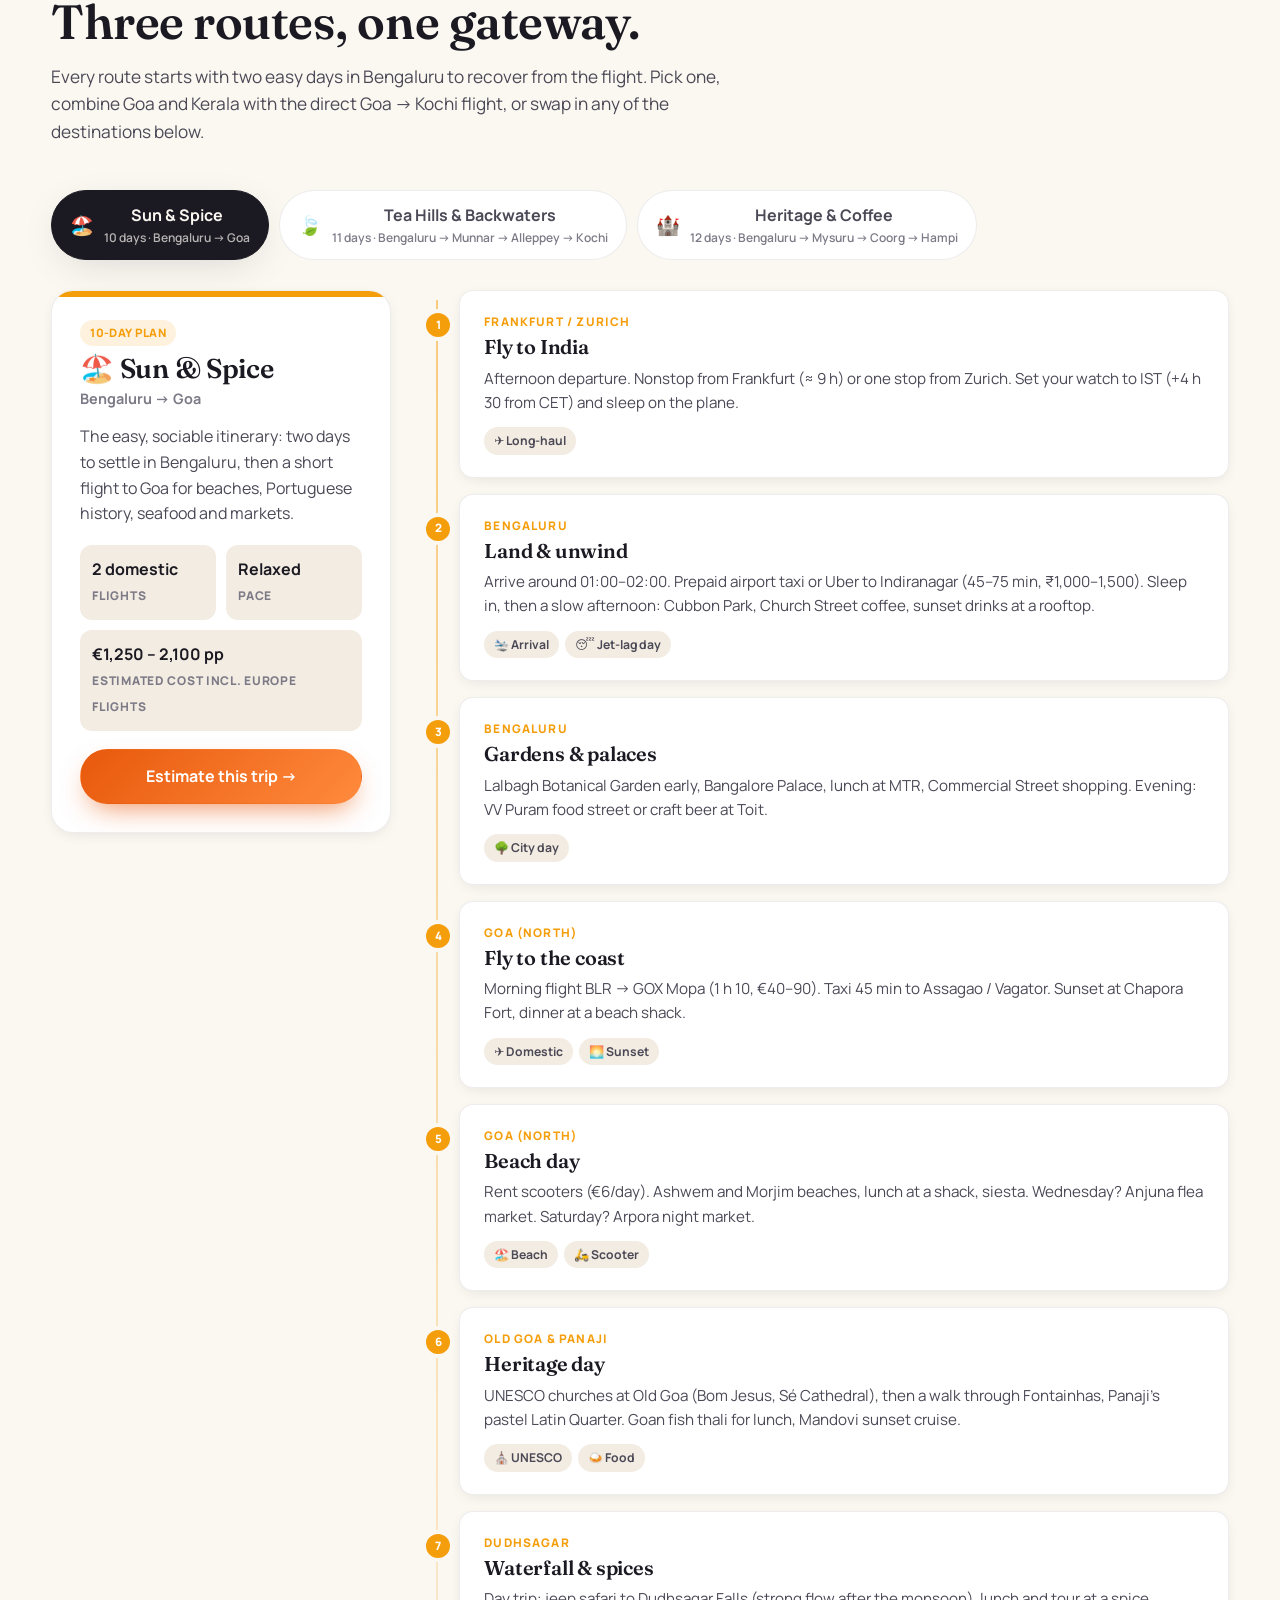
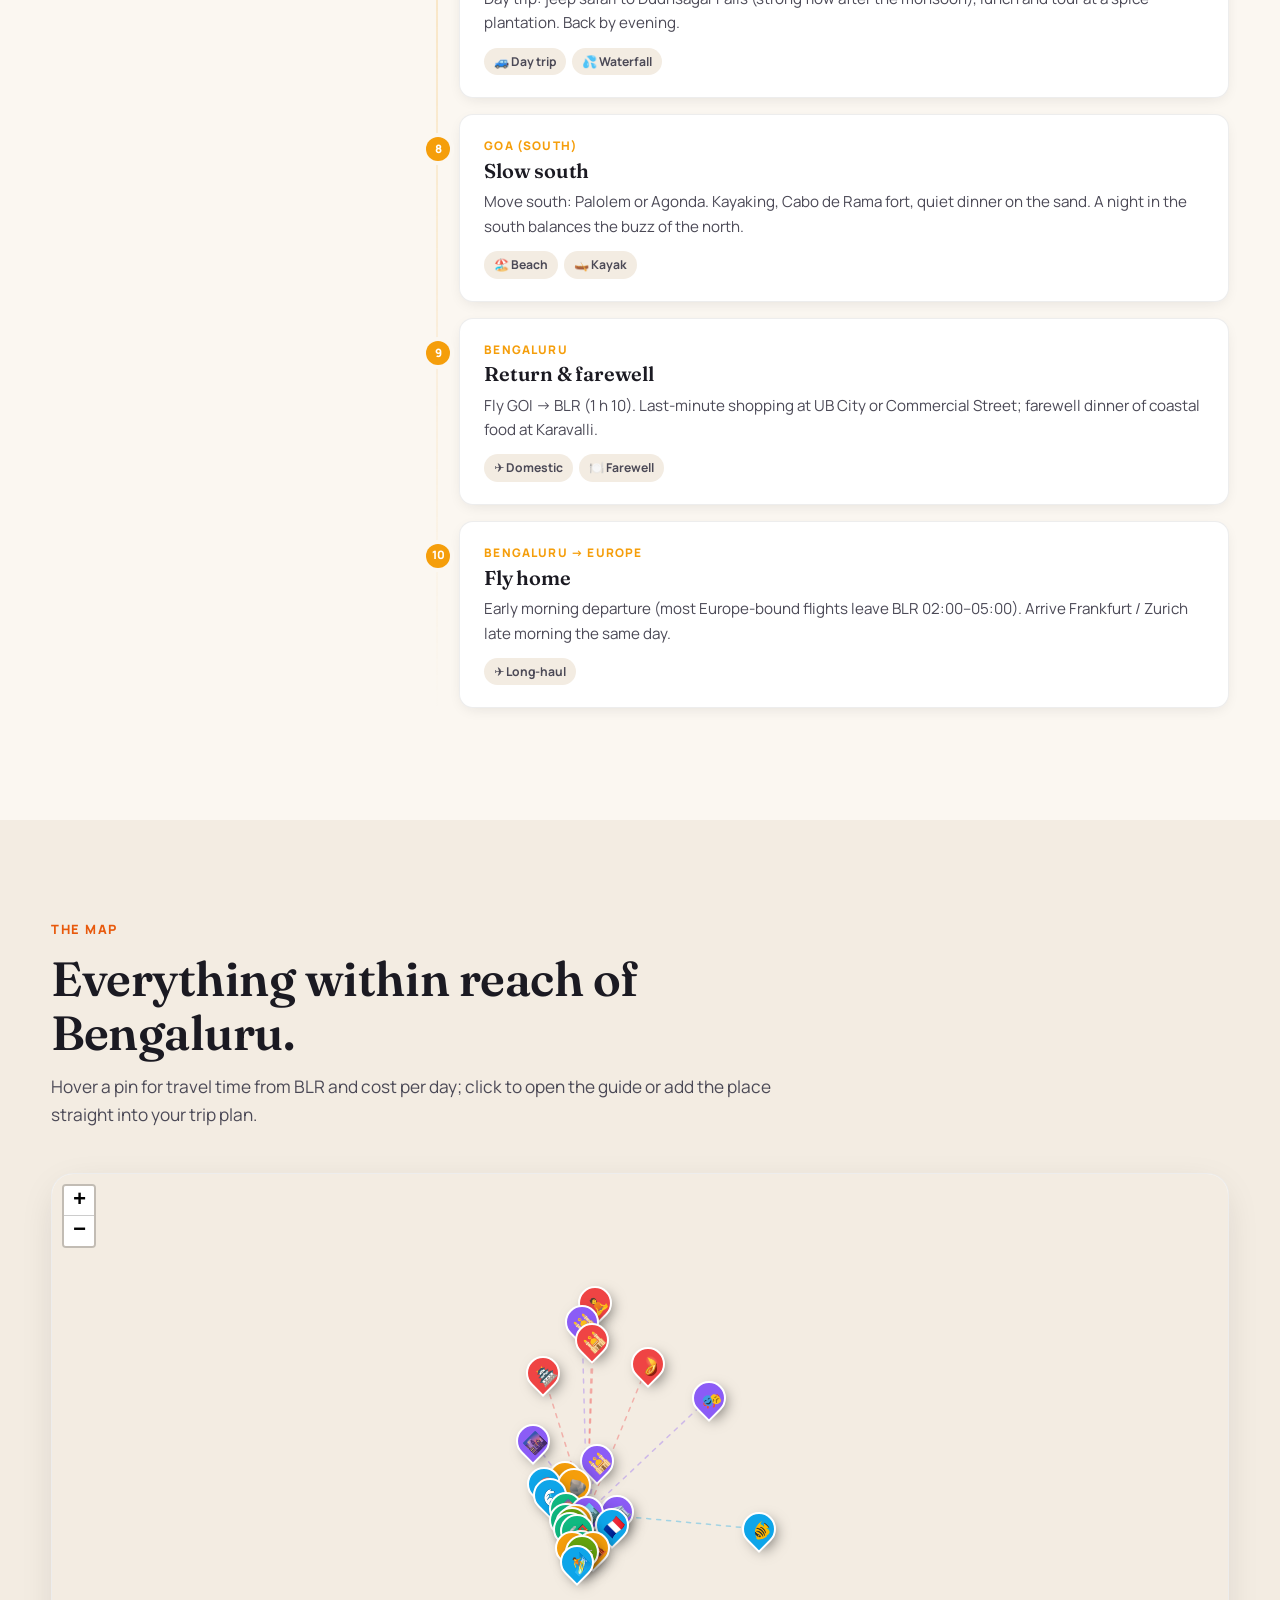
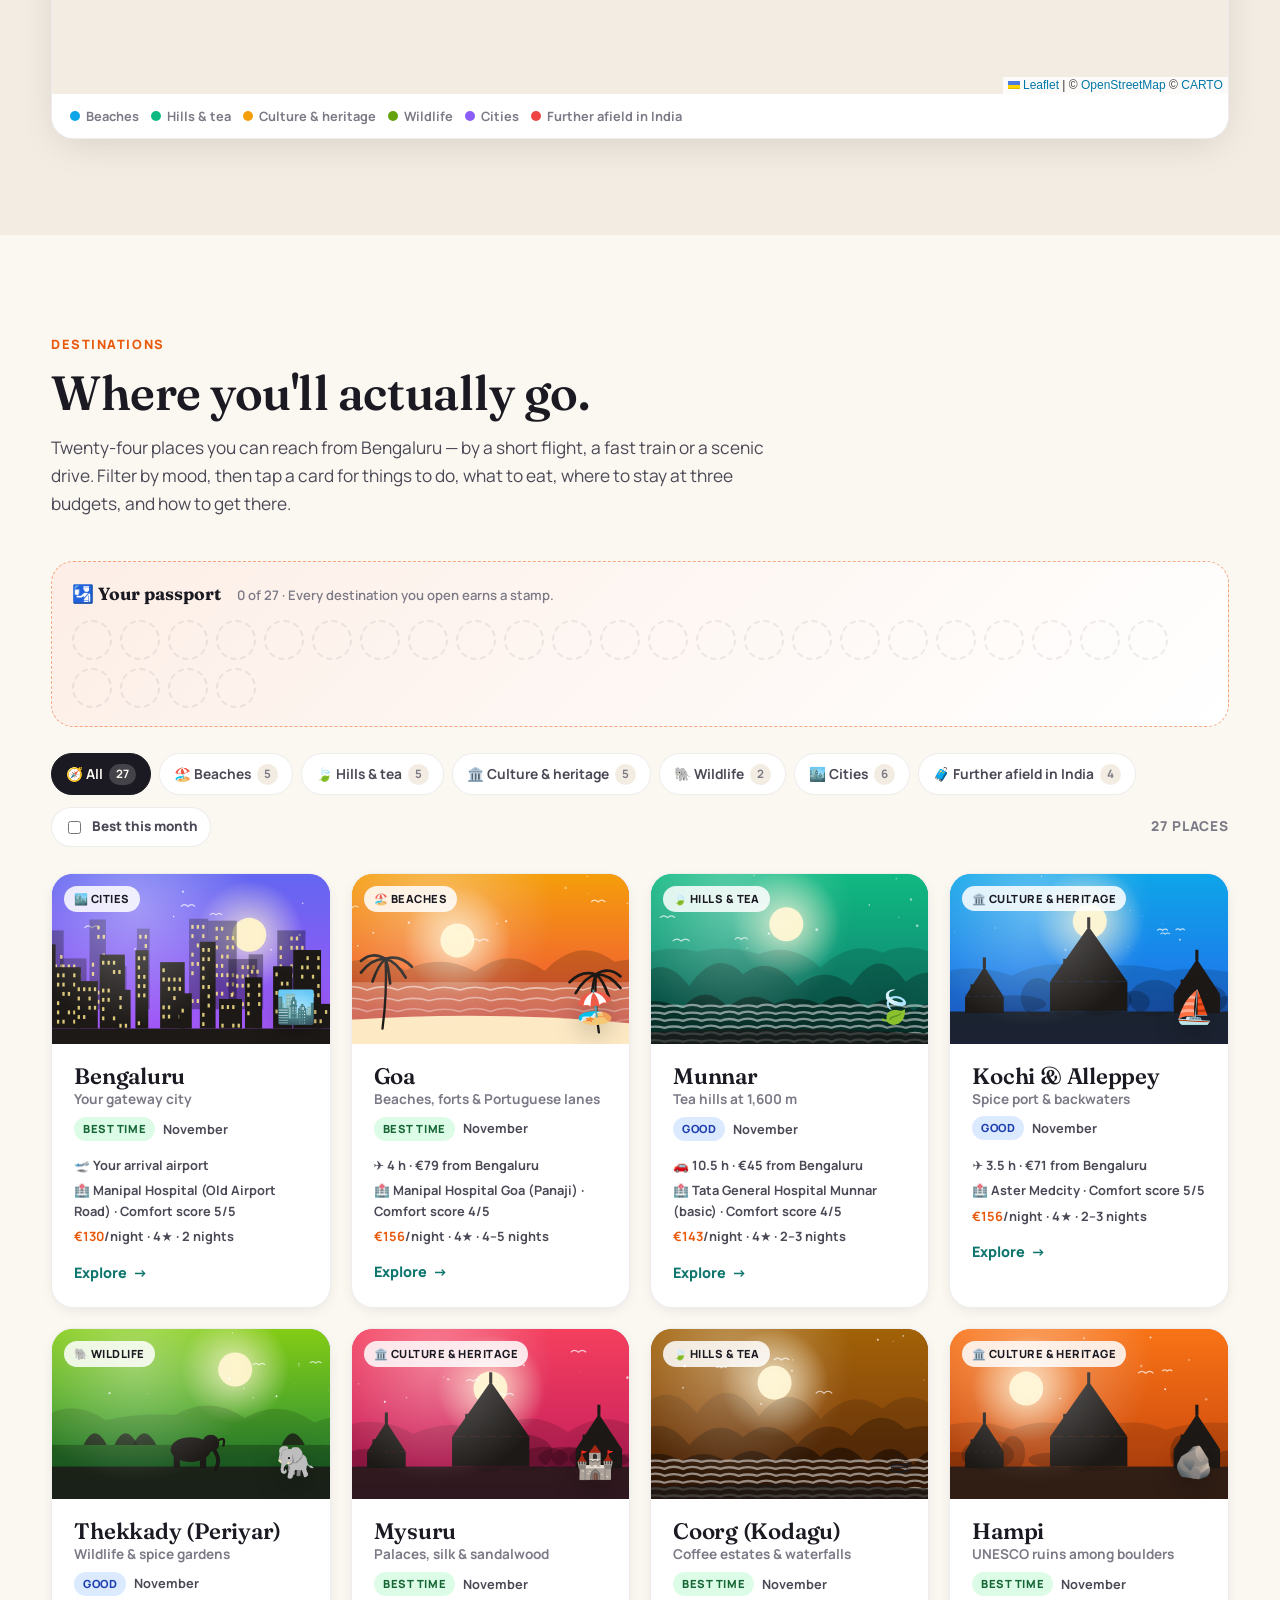
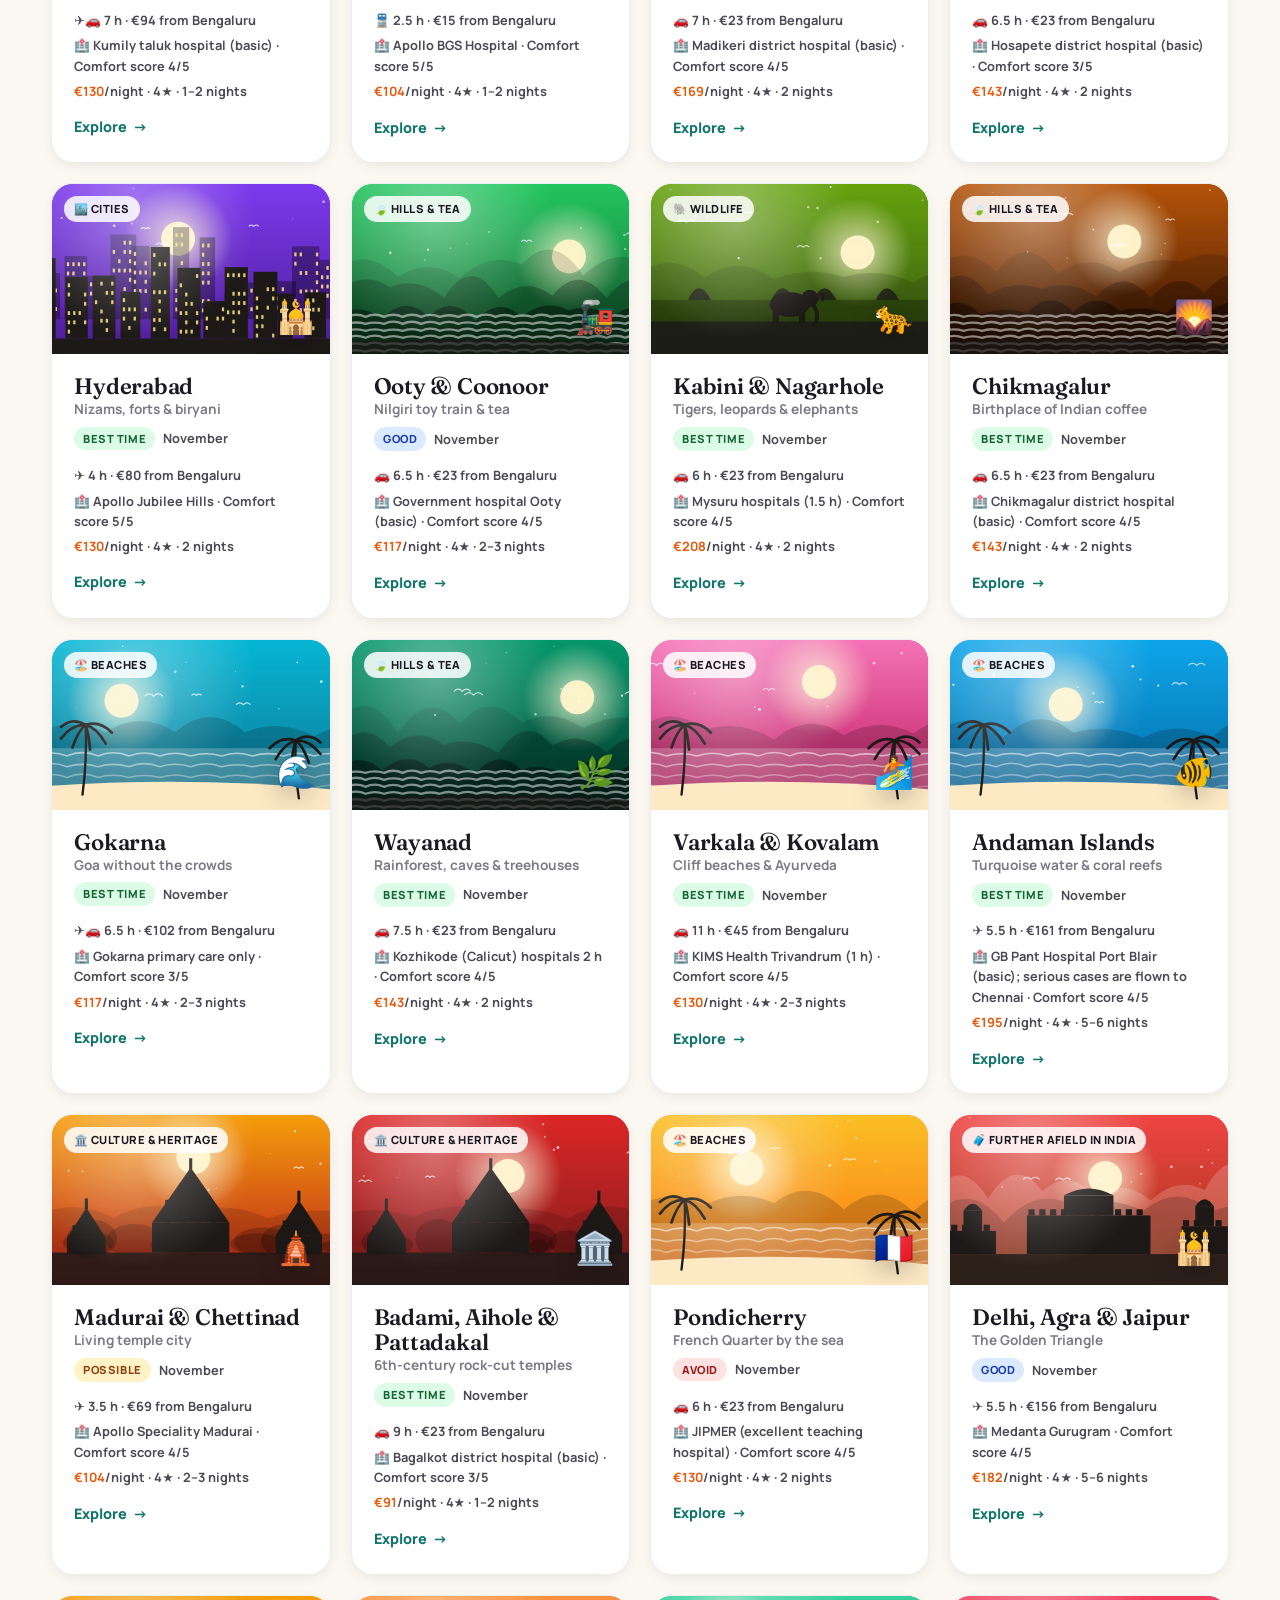
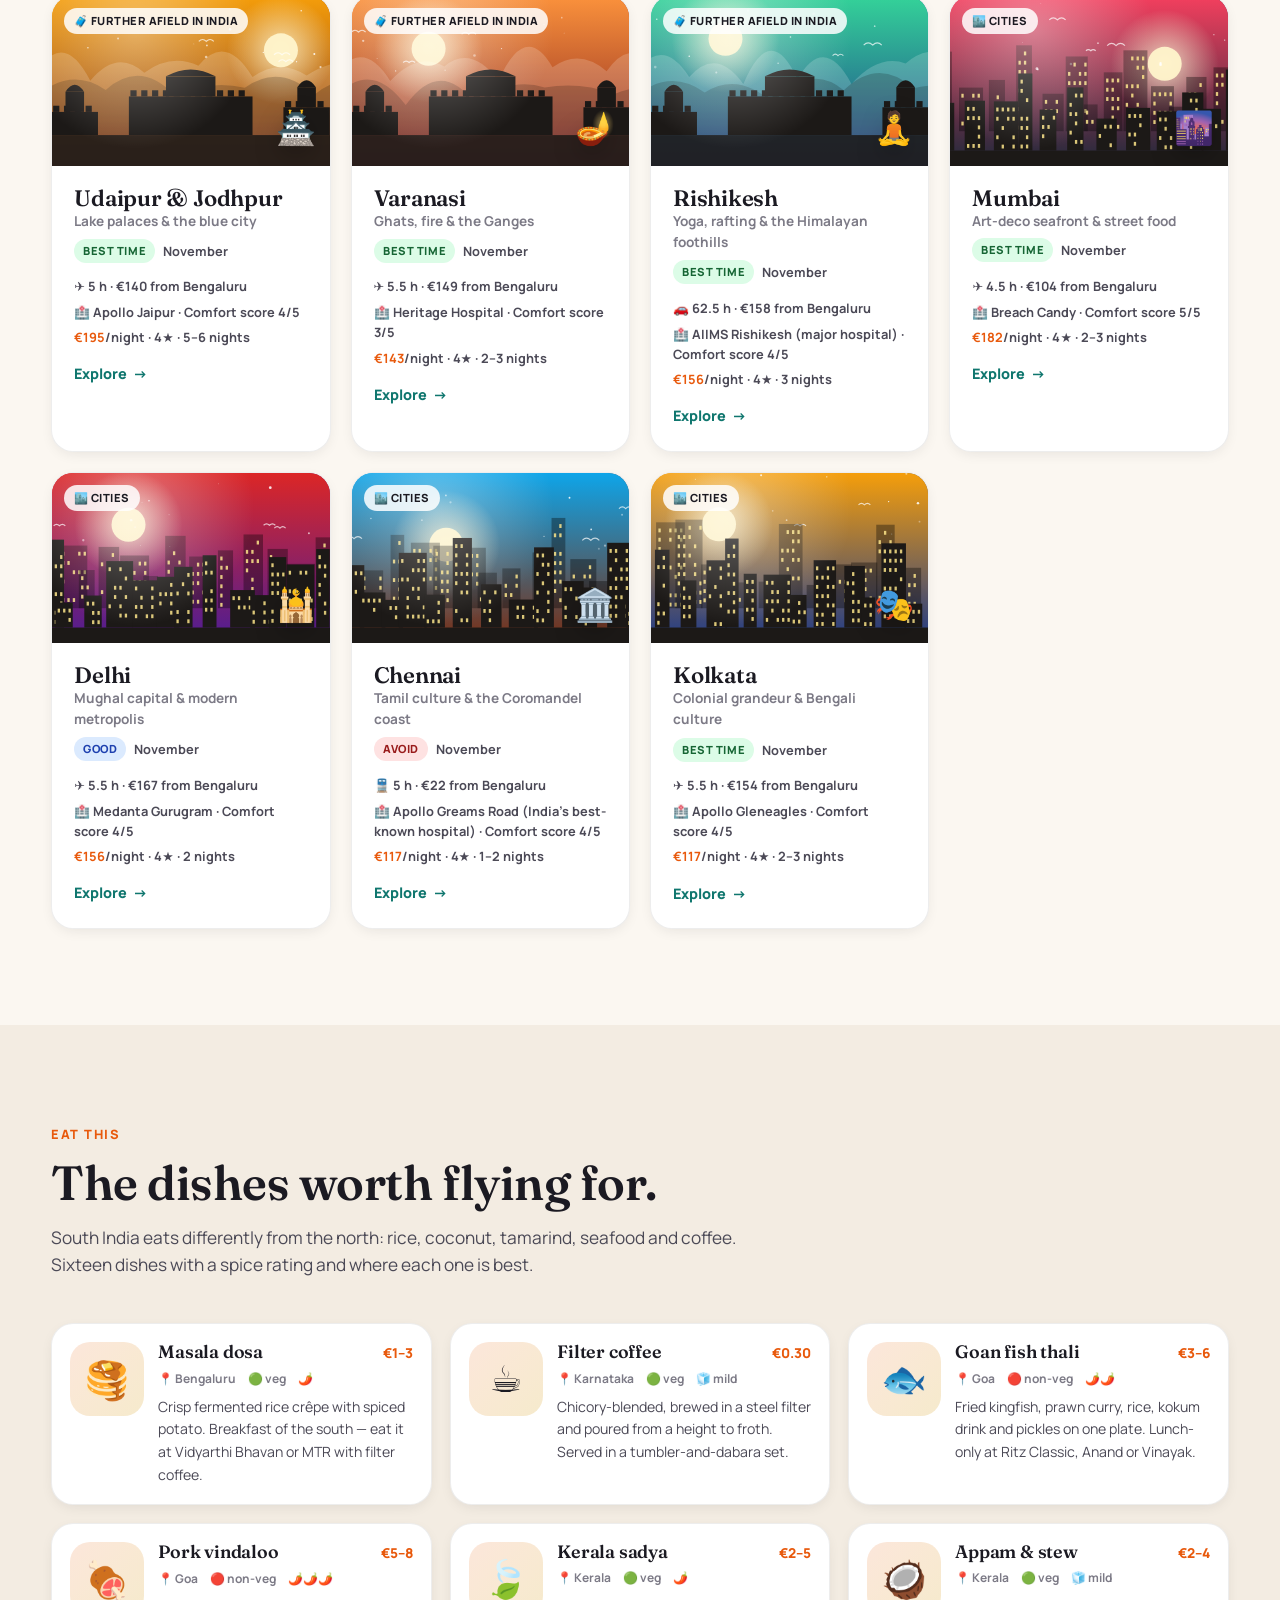
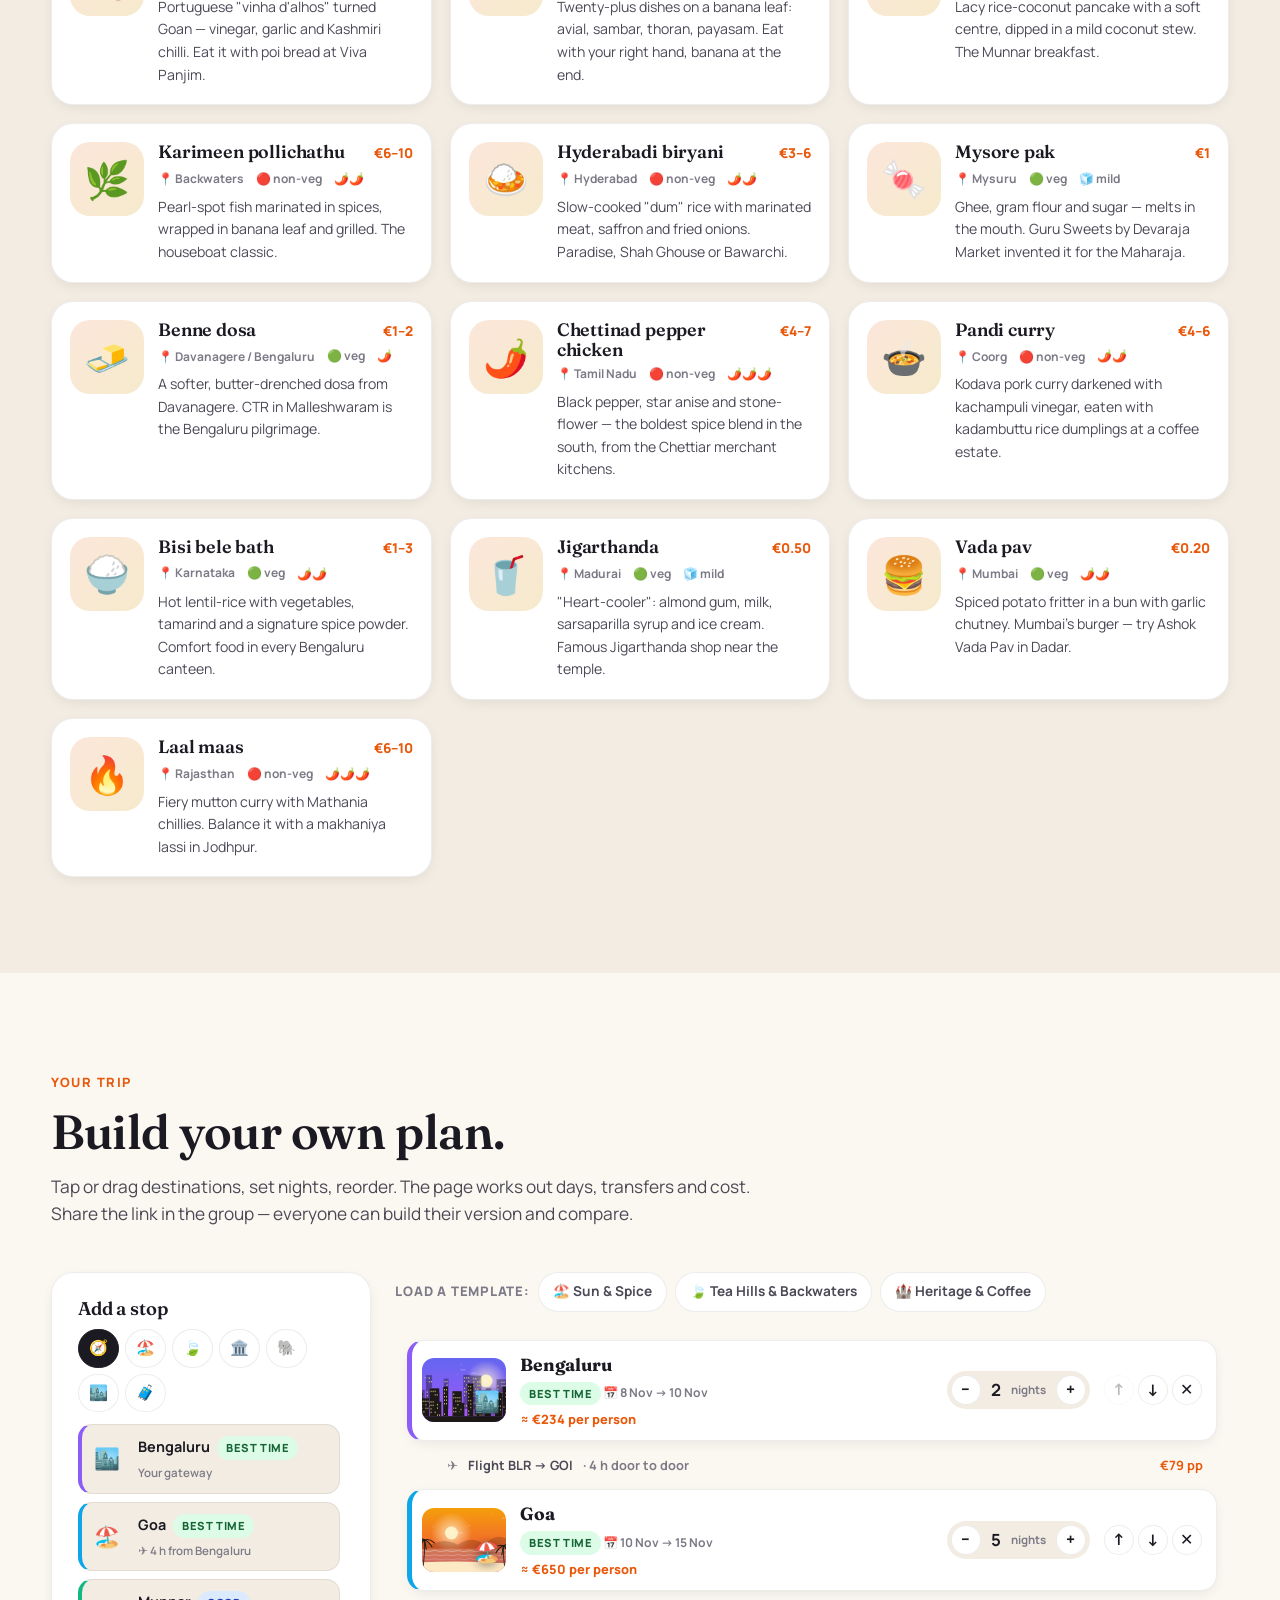
==== commit 3c247020: "Rename travel planner wordmark to Plan India and point README at the new repo Co-Authored-By: Claude" ====
--- a/travel/index.html
+++ b/travel/index.html
@@ -16,7 +16,7 @@
 <div id="progress"></div>
 
 <nav class="nav" aria-label="Main">
-  <a class="brand" href="#top"><span class="dot">✈</span> Namaste, November</a>
+  <a class="brand" href="#top"><span class="dot">✈</span> Plan India</a>
   <ul class="nav-links">
     <li><a href="#flights" data-i18n="nav.flights">Flights</a></li>
     <li><a href="#routes" data-i18n="nav.routes">Routes</a></li>
@@ -361,7 +361,7 @@
 
 <footer>
   <div class="container row">
-    <span>✈ Namaste, November · Europe → South India travel planner · <span id="year"></span></span>
+    <span>✈ Plan India · Europe → India travel planner · <span id="year"></span></span>
     <span data-i18n="footer.note">Prices are approximate planning estimates in EUR — verify before booking. Not affiliated with any airline or hotel.</span>
   </div>
 </footer>
